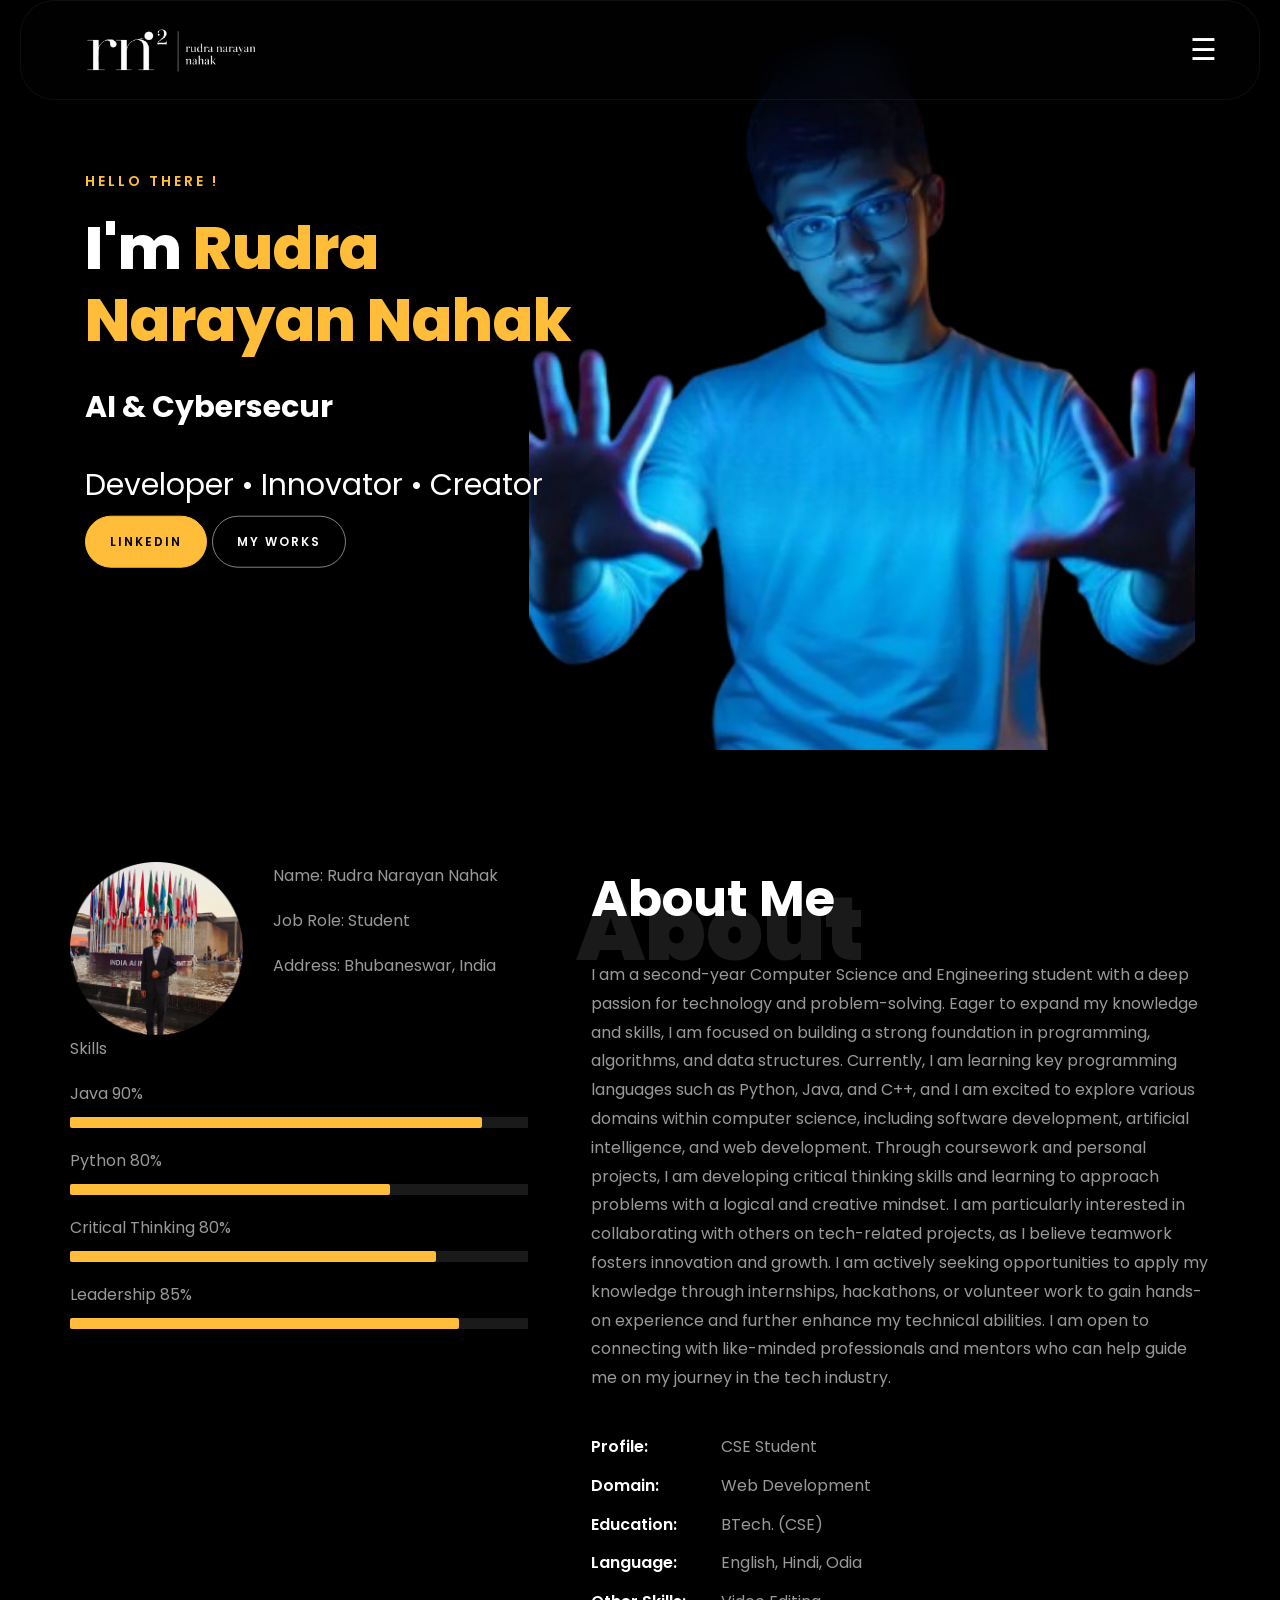
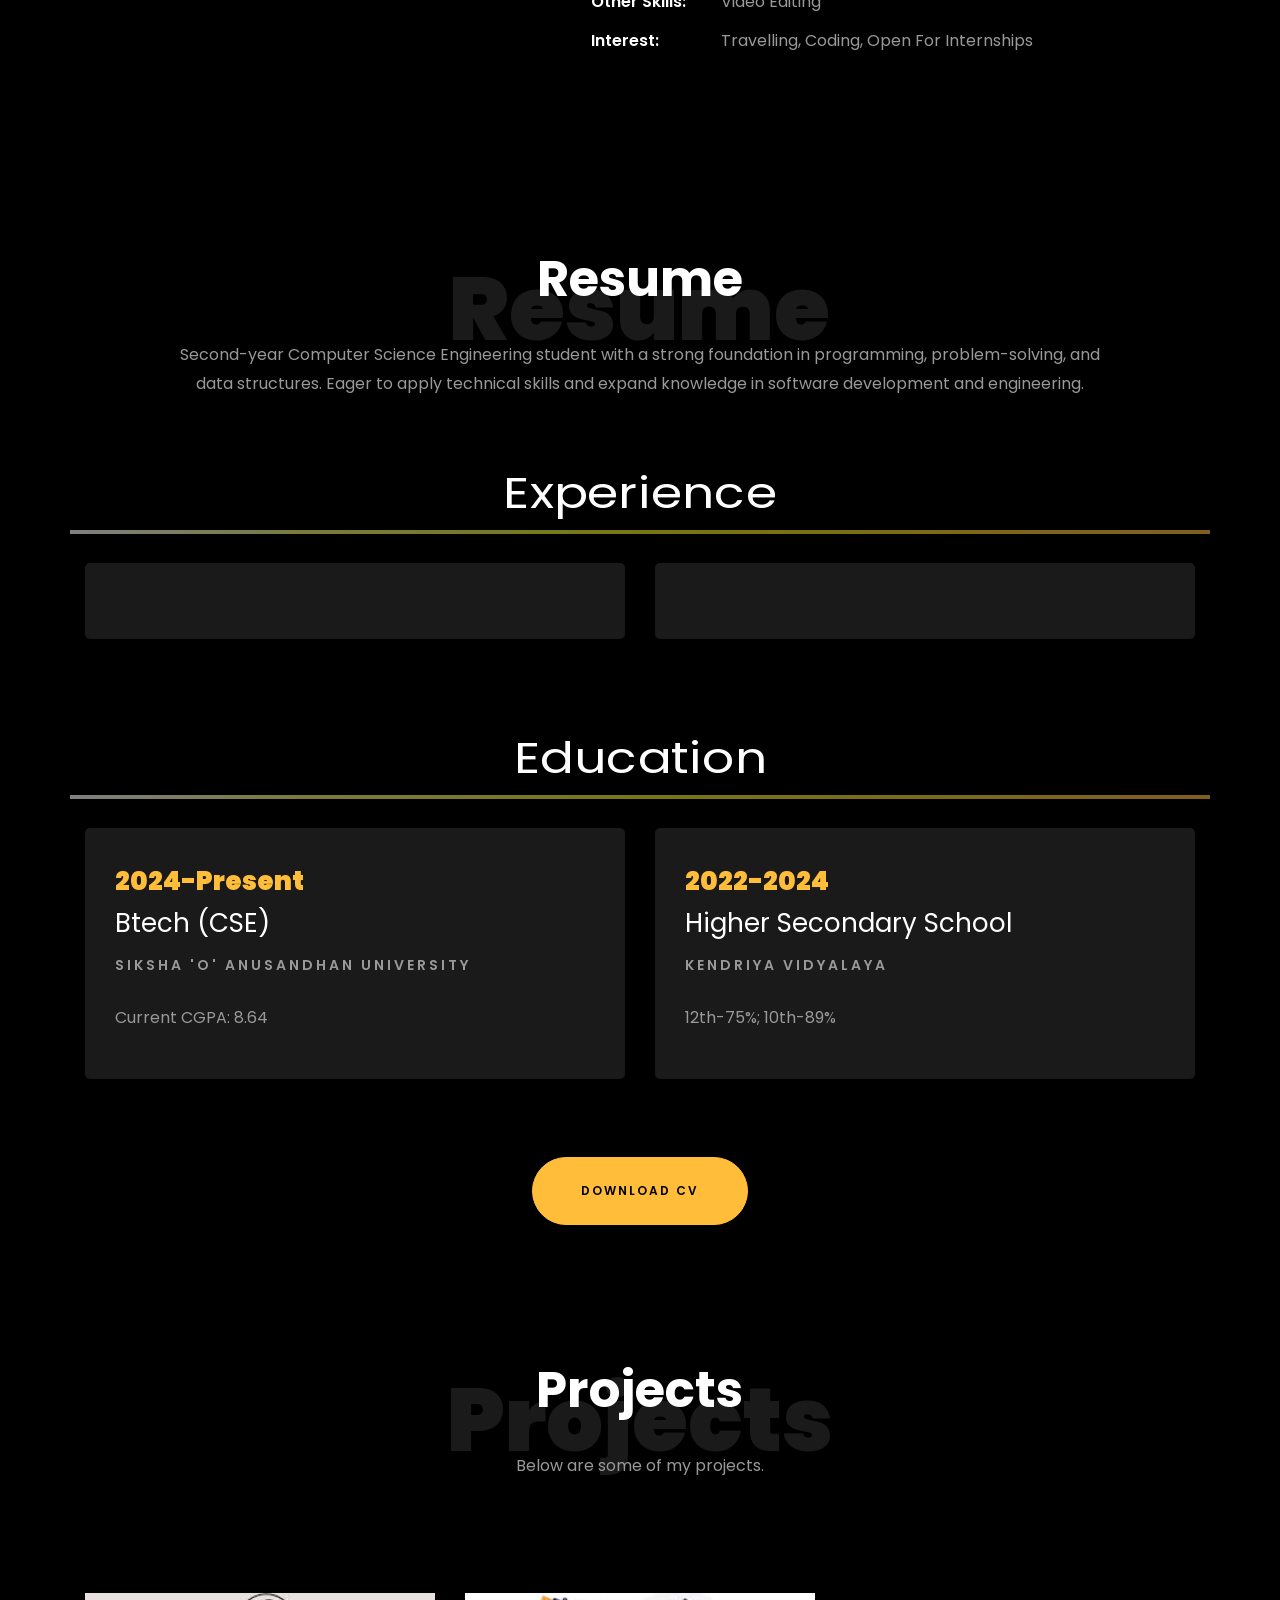
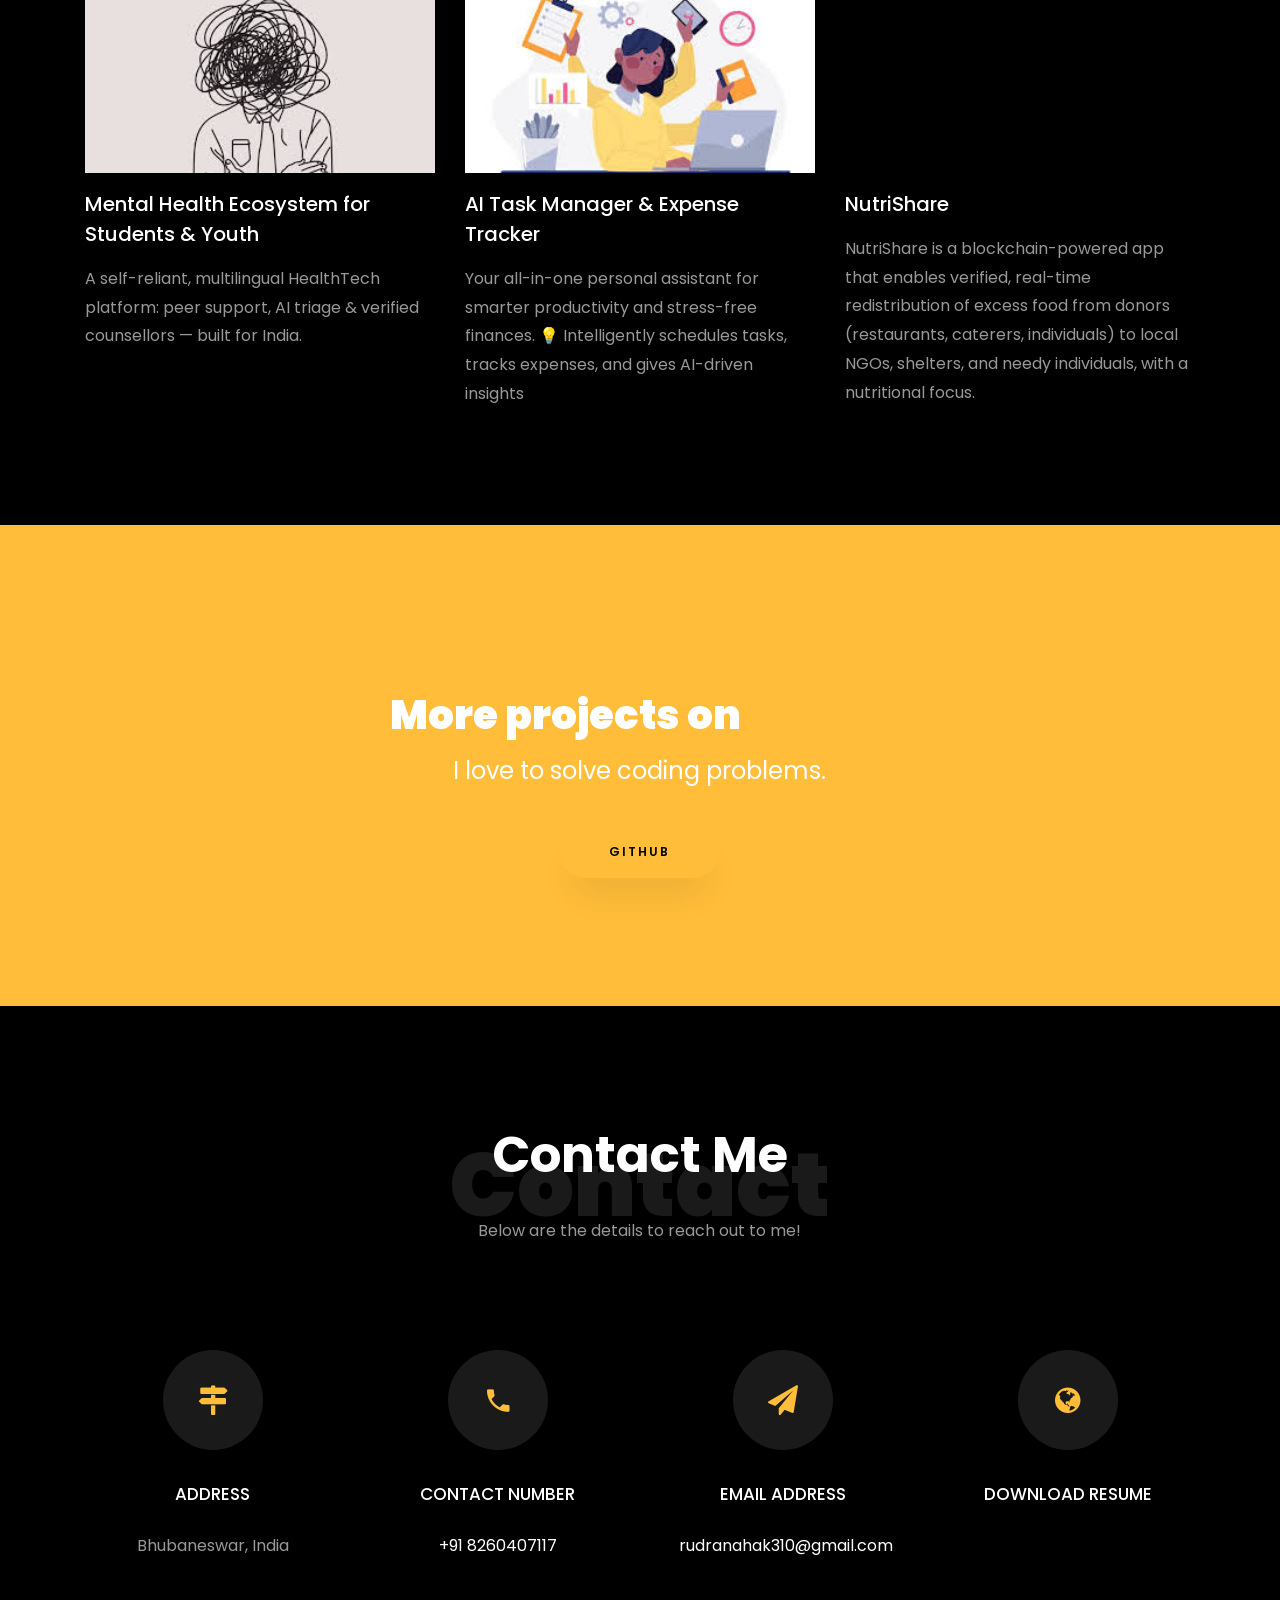
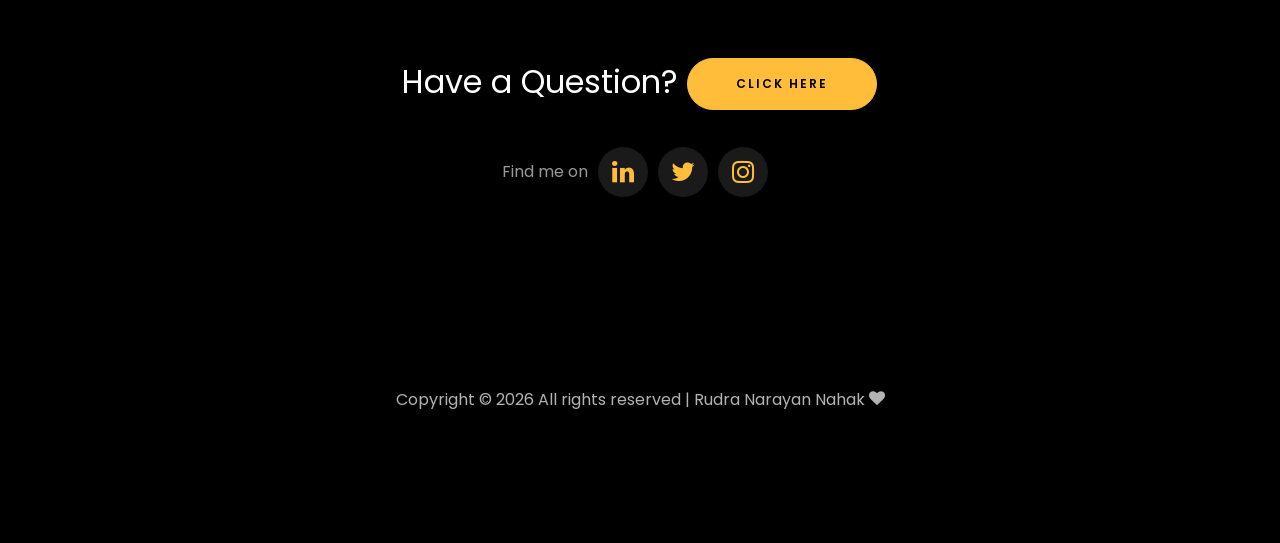
==== index.html @ 5ed01d36 "Updated portfolio design" ====
<!DOCTYPE html>
<html lang="en">

<head>
  <title>Rudra Narayan Portfolio</title>
  <meta charset="utf-8">
  <meta name="viewport" content="width=device-width, initial-scale=1, shrink-to-fit=no">

  <link href="https://fonts.googleapis.com/css?family=Poppins:100,200,300,400,500,600,700,800,900" rel="stylesheet">

  <link rel="stylesheet" href="css/open-iconic-bootstrap.min.css">
  <link rel="stylesheet" href="css/animate.css">

  <link rel="stylesheet" href="css/owl.carousel.min.css">
  <link rel="stylesheet" href="css/owl.theme.default.min.css">
  <link rel="stylesheet" href="css/magnific-popup.css">

  <link rel="stylesheet" href="css/aos.css">

  <link rel="stylesheet" href="css/ionicons.min.css">

  <link rel="stylesheet" href="css/flaticon.css">
  <link rel="stylesheet" href="css/icomoon.css">
  <link rel="stylesheet" href="css/style.css">
  <style>
    /*======================================
//--//-->   ABOUT
======================================*/

    .about-mf .box-shadow-full {
      padding-top: 4rem;
      padding-bottom: 4rem;
    }

    .about-mf .about-img {
      margin-bottom: 2rem;
    }

    .about-mf .about-img img {
      margin-left: 10px;
    }


    .skill-mf .progress {
      /* background-color: #cde1f8; */
      margin: .5rem 0 1.2rem 0;
      border-radius: 0;
      height: .7rem;
    }

    .skill-mf .progress .progress-bar {
      height: .7rem;
      background-color: #ffbd39;
    }

    /* Animation styles */
    #typing-animation {
      position: relative;
      font-size: 30px;
      font-weight: bold;
      color: rgb(255, 255, 255);
      overflow: hidden;
      white-space: nowrap;
      animation: typing 3s steps(20, end) infinite;
    }

    #typing-animation:before {
      content: "";
      /* position: absolute; */
      top: 0;
      left: 0;
      width: 0;
      height: 100%;
      background-color: #ccc;
      animation: typing-cursor 0.5s ease-in-out infinite;
    }

    @keyframes typing {
      from {
        width: 0;
      }

      to {
        width: 100%;
      }
    }

    @keyframes typing-cursor {
      from {
        width: 5px;
      }

      to {
        width: 0;
      }
    }


    /* project image zoom effect */

    .zoom-effect {
      overflow: hidden;
      transition: transform 0.3s ease-out;
    }

    .zoom-effect:hover {
      transform: scale(1.1);
    }

    .logo-box {
      display: flex;
      align-items: center;
      gap: 14px;
    }

    .nav-logo {
      width: 95px;
      height: auto;
      object-fit: contain;
    }

    /* =========================
   MODERN HAMBURGER NAVBAR
========================= */

    .custom-navbar {
      position: fixed;

      top: px;
      left: 20px;
      right: 20px;

      height: 100px;

      padding: 0 42px;

      display: flex;
      justify-content: space-between;
      align-items: center;

      z-index: 9999;

      border-radius: 34px;

      transition: all 0.4s ease;

      background: rgba(10, 10, 10, 0.18);

      backdrop-filter: blur(18px);
      -webkit-backdrop-filter: blur(18px);

      border: 1px solid rgba(255, 255, 255, 0.05);

      box-shadow: 0 8px 32px rgba(0, 0, 0, 0.35);

      overflow: hidden;
    }

    .nav-left {
      display: flex;
      align-items: center;
      gap: 15px;
    }

    .logo-img {
      width: 210px;
      height: auto;
      object-fit: contain;
    }

    .logo-text {
      color: white;
      font-size: 24px;
      font-weight: 700;
      font-family: 'Poppins', sans-serif;
    }

    .menu-btn {
      color: white;
      font-size: 30px;
      cursor: pointer;
      transition: 0.3s ease;
      z-index: 10001;
    }

    .menu-btn:hover {
      transform: scale(1.08);
    }

    /* FULLSCREEN MENU */

    .fullscreen-menu {
      position: fixed;
      top: 0;
      right: -100%;
      width: 100%;
      height: 100vh;
      background: #000;
      z-index: 10000;
      transition: 0.5s ease;

      display: flex;
      align-items: center;
      justify-content: space-between;

      padding: 60px 80px;
      overflow: hidden;
    }

    /* OPEN MENU */

    .fullscreen-menu.active {
      right: 0;
    }

    /* LEFT SIDE */

    .menu-left {
      width: 42%;
      color: white;
      padding-left: 10px;
      display: flex;

      flex-direction: column;

      align-items: flex-start;
    }

    .menu-profile {
      width: 110px;
      height: 110px;
      border-radius: 50%;
      object-fit: cover;
      margin-bottom: 30px;
    }

    .menu-content a:hover {
      color: white;
      transform: translateX(-8px);
    }

    .menu-left h2 {
      font-size: 30px;
      font-weight: 700;
      line-height: 1.2;
      margin-bottom: 45px;
      max-width: 520px;
      color: white;
      font-family: 'Poppins', sans-serif;
    }

    .menu-info p {
      font-size: 18px;
      color: #9c9c9c;
      letter-spacing: 0.3px;
      width: 100%;
    }

    .menu-info {
      width: 100%;
    }

    /* RIGHT SIDE */

    .menu-content a {
      font-size: 30px;
      font-weight: 700;
      line-height: 1.05;
      color: #a8a8a8;
      text-decoration: none;
      transition: 0.3s ease;
      font-family: 'Poppins', sans-serif;
    }

    .menu-content {
      width: 32%;
      display: flex;
      flex-direction: column;
      align-items: flex-end;
      justify-content: center;
      gap: 22px;
      padding-right: 60px;
    }

    .menu-content a:hover {
      color: white;
      transform: translateX(-10px);
    }

    /* CLOSE BUTTON */

    .close-btn {
      position: absolute;
      top: 30px;
      right: 50px;
      color: white;
      font-size: 55px;
      cursor: pointer;
    }

    /* MOBILE */

    @media(max-width:768px) {

      .custom-navbar {
        width: 94%;
        padding: 16px 20px;
        top: 12px;
      }

      .logo-img {
        width: 158px;
      }

      .logo-text {
        font-size: 16px;
      }

      .menu-btn {
        font-size: 34px;
      }

    }

    @media(max-width:768px) {

      .fullscreen-menu {
        position: fixed;
        top: 0;
        right: -100%;
        width: 100%;
        height: 100vh;
        background: #000;
        z-index: 10000;
        transition: 0.5s ease;

        display: flex;
        align-items: center;
        justify-content: space-between;

        padding: 60px 80px;
        overflow: hidden;
      }

      .menu-left {
        width: 42%;
        color: white;
        padding-left: 10px;
        display: flex;

        flex-direction: column;

        align-items: flex-start;
      }

      .menu-content {
        width: 100%;
        align-items: center;
      }

      .menu-content a {
        font-size: 30px;
      }

      .menu-left h2 {
        font-size: 44px;
        font-weight: 700;
        line-height: 1.2;
        margin-bottom: 45px;
        max-width: 520px;
        color: white;
        font-family: 'Poppins', sans-serif;
      }

      .menu-info p {
        font-size: 18px;
        width: 100%;
      }
    }

    .close-btn {
      position: absolute;
      top: 30px;
      right: 50px;
      color: white;
      font-size: 40px;
      cursor: pointer;
    }

    /* MOBILE */

    @media(max-width:768px) {

      .custom-navbar {
        padding: 20px;
      }

      .logo-img {
        width: 155px;
      }

      .logo-text {
        font-size: 18px;
      }

      .menu-content a {
        font-size: 30px;
      }

    }


    .menu-info {
      margin-top: 20px;
    }

    .menu-info p {
      font-size: 15px;
      color: #8d8d8d;
      margin-bottom: 16px;
      font-family: 'Poppins', sans-serif;
      width: 100%;
    }

    .menu-profile {
      width: 120px;
      height: 120px;
      border-radius: 50%;
      object-fit: cover;
      margin-bottom: 35px;
    }

    .menu-content a:hover {
      color: white;
      transform: translateX(-12px);
    }


    .social-icons {
      display: flex;
      align-items: center;
      gap: 12px;
      margin-top: 35px;
      justify-content: flex-start;
    }

    .social-icons a {
      width: 42px;
      height: 42px;

      display: flex;
      align-items: center;
      justify-content: center;

      border-radius: 50%;

      border: 1px solid rgba(255, 255, 255, 0.22);

      color: white;

      font-size: 22px;

      text-decoration: none;

      transition: all 0.35s ease;

      background: rgba(255, 255, 255, 0.02);

      backdrop-filter: blur(10px);
    }

    .social-icons a:hover {

      transform: translateY(-6px);

      background: white;

      color: black;

      border-color: white;

      box-shadow: 0 10px 25px rgba(255, 255, 255, 0.15);
    }

    .home-slider .slider-item .one-third {
    background-position: center  ;
    transform: scale(1.00);
    pointer-events: none;
}
  </style>


</head>

<body data-spy="scroll" data-target=".site-navbar-target" data-offset="300">

  <nav class="custom-navbar">

    <div class="nav-left">

      <img src="images/rudranarayan.png" class="logo-img">

      <!-- <span class="logo-text">Rudra Narayan Nahak</span> -->

    </div>

    <div class="menu-btn" onclick="toggleMenu()">

      ☰

    </div>

  </nav>

  <!-- FULLSCREEN MENU -->

  <div class="fullscreen-menu" id="fullscreenMenu">

    <div class="close-btn" onclick="toggleMenu()">
      ✕
    </div>
    <div class="menu-left">
      <img src="images/about-me.jpeg" class="menu-profile">
      <h2>
        Hi, I am Rudra! Building Ideas Into Digital Experiences <br>
        Developer • Designer • Creator
      </h2>
      <div class="menu-info">
        <p>Location — Odisha, India <br>
          Experience — 2+ Years <br>
          Email — rudranahak310@gmail.com <br>
          Phone No. — 8260407117 </p>
      </div>



      <div class="social-icons">

        <a href="https://www.linkedin.com/in/rudranarayann" target="_blank">
          <i class="icon-linkedin"></i>
        </a>

        <a href="https://www.instagram.com/_.rudra.narayann._" target="_blank">
          <i class="icon-instagram"></i>
        </a>

        <a href="https://mail.google.com/mail/?view=cm&fs=1&to=rudranahak310@gmail.com" target="_blank">
          <i class="icon-envelope"></i>
        </a>

        <a href="https://wa.me/918260407117" target="_blank">
          <i class="icon-whatsapp"></i>
        </a>
      </div>

    </div>

    <div class="menu-content">
      <a href="#home-section" onclick="toggleMenu()">Home</a>
      <a href="#about-section" onclick="toggleMenu()">About</a>
      <a href="#resume-section" onclick="toggleMenu()">Resume</a>
      <a href="#project-section" onclick="toggleMenu()">Projects</a>
      <a href="#contact-section" onclick="toggleMenu()">Contact</a>
    </div>

  </div>

  </div>
  <section id="home-section" class="hero">
    <div class="home-slider  owl-carousel">
      <div class="slider-item ">
        <div class="overlay"></div>
        <div class="container">
          <div class="row d-md-flex no-gutters slider-text align-items-end justify-content-end"
            data-scrollax-parent="true">
            <div class="one-third js-fullheight order-md-last img" style="background-image:url(images/bg_1.png);">
              <div class="overlay"></div>
            </div>
            <div class="one-forth d-flex  align-items-center ftco-animate"
              data-scrollax=" properties: { translateY: '70%' }">
              <div class="text">
                <span class="subheading">Hello There !</span>
                <h1 class="mb-4 mt-3">I'm <span>Rudra Narayan Nahak</span></h1>

                <!-- Element to contain animated typing -->
                <span id="typing-animation"></span>

                <script>

                  // Initialize the typing animation
                  const typingAnimationElement = document.getElementById('typing-animation');

                  // Create an array of typing text
                  const typingTexts = [
                    'AI & Cybersecurity Enthusiast  ',
                    'Python Developer ',
                    '2x Ideathon Winner  ',
                  ];

                  // Create a function to display the typing animation for a given text
                  function playTypingAnimation(text) {
                    // Loop through each character and add it to the element
                    for (let i = 0; i < text.length; i++) {
                      setTimeout(() => {
                        typingAnimationElement.textContent += text[i];
                      }, i * 200); // Increase the delay to slow down the typing animation
                    }

                    // Once the animation is complete, reset the text and start over
                    setTimeout(() => {
                      typingAnimationElement.textContent = '';
                      playTypingAnimation(typingTexts[(typingTexts.indexOf(text) + 1) % typingTexts.length]);
                    }, text.length * 200);
                  }

                  // Start the typing animation loop
                  playTypingAnimation(typingTexts[0]);

                </script>
                <br>
                <br>
                <h2>Developer • Innovator • Creator</h2>
                <!-- <h2 class="d-flex" style="margin-bottom: 0">With over 5 years of experience</h2> -->
                <!-- <br> -->
                <p><a href="http://www.linkedin.com/in/rudranarayann" class="btn btn-primary py-3 px-4">Linkedin</a>
                  <a href="https://github.com/rudranarayann06" class="btn btn-white btn-outline-white py-3 px-4">My
                    works</a>
                </p>
              </div>
            </div>
          </div>
        </div>
      </div>
    </div>
  </section>



  <section class="ftco-about img ftco-section ftco-no-pb" id="about-section">
    <div class="container">
      <div class="row">
        <div class="row d-flex align-items-stretch">
          <!-- <div class="row d-flex"> -->
          <div class="col-md-6 col-lg-5 d-flex">
            <div class="img-about img d-flex align-items-stretch">
              <div class="overlay">
                <div class="row">
                  <div class="col-sm-6 col-md-5">
                    <div class="about-img">
                      <img src="images/about-me.jpeg" class="img-fluid rounded b-shadow-a" alt="">
                    </div>
                  </div>
                  <!-- Details next to profile image -->
                  <div class="col-sm-6 col-md-7">
                    <div class="about-info">
                      <p><span class="title-s">Name: </span> <span>Rudra Narayan Nahak</span></p>
                      <p><span class="title-s">Job Role: </span> <span>Student</span></p>
                      <!-- <p><span class="title-s">Experience: </span> <span>5 Years 3 Months</span></p> -->
                      <p><span class="title-s">Address: </span> <span>Bhubaneswar, India</span></p>
                    </div>
                  </div>
                </div>

                <div class="skill-mf">
                  <p class="title-s">Skills</p>
                  <!-- <span>SQL</span> <span class="pull-right">95%</span> -->
                  <!-- <div class="progress"> -->
                  <!-- <div class="progress-bar" role="progressbar" style="width: 95%;" aria-valuenow="95" aria-valuemin="0" -->
                  <!-- aria-valuemax="100"></div> -->
                  <!-- </div> -->

                  <span>Java</span> <span class="pull-right">90%</span>
                  <div class="progress">
                    <div class="progress-bar" role="progressbar" style="width: 90%" aria-valuenow="85" aria-valuemin="0"
                      aria-valuemax="100"></div>
                  </div>

                  <span>Python</span> <span class="pull-right">80%</span>
                  <div class="progress">
                    <div class="progress-bar" role="progressbar" style="width: 70%" aria-valuenow="90" aria-valuemin="0"
                      aria-valuemax="100"></div>
                  </div>

                  <span>Critical Thinking</span> <span class="pull-right">80%</span>
                  <div class="progress">
                    <div class="progress-bar" role="progressbar" style="width: 80%" aria-valuenow="85" aria-valuemin="0"
                      aria-valuemax="100"></div>
                  </div>

                  <span>Leadership</span> <span class="pull-right">85%</span>
                  <div class="progress">
                    <div class="progress-bar" role="progressbar" style="width: 85%" aria-valuenow="80" aria-valuemin="0"
                      aria-valuemax="100"></div>
                  </div>
                </div>
              </div>
            </div>
          </div>

          <div class="col-md-6 col-lg-7 pl-lg-5 pb-5">
            <div class="row justify-content-start pb-3">
              <div class="col-md-12 heading-section ftco-animate">

                <h1 class="big">About</h1>
                <h2 class="mb-4">About Me</h2>

                <p>I am a second-year Computer Science and Engineering student with a deep passion for technology and
                  problem-solving. Eager to expand my knowledge and skills, I am focused on building a strong foundation
                  in programming, algorithms, and data structures. Currently, I am learning key programming languages
                  such as Python, Java, and C++, and I am excited to explore various domains within computer science,
                  including software development, artificial intelligence, and web development.

                  Through coursework and personal projects, I am developing critical thinking skills and learning to
                  approach problems with a logical and creative mindset. I am particularly interested in collaborating
                  with others on tech-related projects, as I believe teamwork fosters innovation and growth.

                  I am actively seeking opportunities to apply my knowledge through internships, hackathons, or
                  volunteer work to gain hands-on experience and further enhance my technical abilities. I am open to
                  connecting with like-minded professionals and mentors who can help guide me on my journey in the tech
                  industry.</p>
                <ul class="about-info mt-4 px-md-0 px-2">
                  <li class="d-flex"><span>Profile:</span> <span>CSE Student</span></li>
                  <li class="d-flex"><span>Domain:</span> <span>Web Development</span></li>
                  <li class="d-flex"><span>Education:</span> <span>BTech. (CSE)</span></li>
                  <li class="d-flex"><span>Language:</span> <span>English, Hindi, Odia</span></li>
                  <!-- <li class="d-flex"><span>BI Tools:</span> <span>Video Editing,MS Excel,MS Word &amp; Tableau</span></li> -->
                  <li class="d-flex"><span>Other Skills:</span> <span>Video Editing </span></li>
                  <li class="d-flex"><span>Interest:</span> <span>Travelling, Coding, Open For Internships</span></li>

                </ul>
              </div>
            </div>


            <!-- <div class="counter-wrap ftco-animate d-flex mt-md-3"> -->
            <!-- <div class="text"> -->
            <!-- <p class="mb-4"> -->
            <!-- <span class="number" data-number="30">0</span> <span>+</span> -->
            <!-- <span>&nbsp; Projects completed</span> -->
            <!-- </p> -->
            <!-- <p><a href="https://www.linkedin.com/in/rishabhnmishra/" class="btn btn-primary py-3 px-3">LinkedIn</a></p> -->
            <!-- </div> -->
            <!-- </div> -->
            <!-- </div> -->
            <!-- </div> -->
          </div>
        </div>
  </section>




  <section class="ftco-section ftco-no-pb" id="resume-section">
    <div class="container">
      <div class="row justify-content-center pb-5">
        <div class="col-md-10 heading-section text-center ftco-animate">
          <h1 class="big big-2">Resume</h1>
          <h2 class="mb-4">Resume</h2>
          <p>Second-year Computer Science Engineering student with a strong foundation in programming, problem-solving,
            and data structures. Eager to apply technical skills and expand knowledge in software development and
            engineering.</p>
        </div>
      </div>

      <div class="row">
        <h1 class="big-4">Experience</h1>
        <div class="underline"></div>
      </div>
      <br>

      <div class="row">
        <div class="col-md-6">
          <div class="resume-wrap ftco-animate">
            <!-- <span class="date">2021-Present</span> -->
            <!-- <h2>Senior Data Analyst</h2> -->
            <!-- <span class="position">Merkle</span> -->
            <!-- <p class="mt-4">Merkle, a leading CXM and media company with over 10K+ professionals globally. It's a part of Dentsu International.  -->
            <ul>
              <!-- <li>Analysed ad campaigns, clickstream, and customer surveys data, identified an increasing demand and launched a strategic product line.</li> -->
              <!-- <li>Developed time series forecasting models to predict sales and optimize marketing budgets, got model performance of 92%.</li> -->
              <!-- <li>Designed and executed A/B tests, performed rigorous statistical analysis. Led to 20% MoM increase in the conversion rate.</li> -->
            </ul>
            </p>
          </div>

        </div>

        <div class="col-md-6">
          <div class="resume-wrap ftco-animate">
            <!-- <span class="date">2018-2021</span> -->
            <!-- <h2>Senior Data Analyst</h2> -->
            <!-- <span class="position">iQuanti</span> -->
            <!-- <p class="mt-4">iQuanti is a data-driven digital marketing analytics and solutions company, helps top 100 global brands.  -->
            <ul>
              <!-- <li>Performed in-depth market research and analysis to create online pages. Resulted in ~100% website growth and 30% increase in conversion rate YoY.</li> -->
              <!-- <li>Delivered multiple training and mentorship sessions on analytical tools like SQL, MS Excel, Power BI, Tableau and Python.</li> -->
              <!-- <li>Performed migration and enhancements for merchandising dashboard, involved data integration and its feature improvement.</li> -->
            </ul>
            </p>
          </div>

        </div>
      </div>

      <br>
      <br>

      <div class="row">
        <h1 class="big-4">Education</h1>
        <div class="underline"></div>
      </div>
      <br>

      <div class="row">
        <div class="col-md-6">
          <div class="resume-wrap ftco-animate">
            <span class="date">2024-Present</span>
            <h2>Btech (CSE)</h2>
            <span class="position">Siksha 'O' Anusandhan University</span>
            <p class="mt-4">Current CGPA: 8.64</p>
          </div>
        </div>

        <div class="col-md-6">
          <div class="resume-wrap ftco-animate">
            <span class="date">2022-2024</span>
            <h2>Higher Secondary School</h2>
            <span class="position">Kendriya Vidyalaya</span>
            <p class="mt-4">12th-75%; 10th-89%</p>
          </div>
        </div>
      </div>

      <div class="row justify-content-center mt-5">
        <div class="col-md-6 text-center ftco-animate">
          <p><a href="#" class="btn btn-primary py-4 px-5">Download CV</a></p>
        </div>
      </div>
    </div>
  </section>



  <section class="ftco-section" id="project-section">
    <div class="container">
      <div class="row justify-content-center mb-5 pb-5">
        <div class="col-md-7 heading-section text-center ftco-animate">
          <h1 class="big big-2">Projects</h1>
          <h2 class="mb-4">Projects</h2>
          <p>Below are some of my projects.</p>
        </div>
      </div>
      <div class="row d-flex">
        <div class="col-md-4 d-flex ftco-animate">
          <div class="blog-entry justify-content-end">
            <a href="https://rudranarayann06.github.io/sih_ps25131/" class="block-20 zoom-effect"
              style="background-image: url('images/proj_1.jpeg');">
            </a>
            <div class="text mt-3 float-right d-block">

              <h3 class="heading"><a href="https://rudranarayann06.github.io/sih_ps25131/">Mental Health Ecosystem for
                  Students & Youth</a></h3>
              <p>A self-reliant, multilingual HealthTech platform: peer support, AI triage & verified counsellors —
                built for India.</p>
            </div>
          </div>
        </div>
        <div class="col-md-4 d-flex ftco-animate">
          <div class="blog-entry justify-content-end">
            <a href="https://github.com/rudranarayann06/Task_Manager_HackOdisha" class="block-20 zoom-effect"
              style="background-image: url('images/proj_2.jpeg');">
            </a>
            <div class="text mt-3 float-right d-block">

              <h3 class="heading"><a href="https://github.com/rudranarayann06/Task_Manager_HackOdisha">AI Task Manager &
                  Expense Tracker</a></h3>
              <p>Your all-in-one personal assistant for smarter productivity and stress-free finances. 💡 Intelligently
                schedules tasks, tracks expenses, and gives AI-driven insights</p>
            </div>
          </div>
        </div>
        <div class="col-md-4 d-flex ftco-animate">
          <div class="blog-entry">
            <a href="https://github.com/rudranarayann06/nutrishare-byteverse2.0" class="block-20 zoom-effect"
              style="background-image: url('images/proj_3.jpg');">
            </a>
            <div class="text mt-3 float-right d-block">

              <h3 class="heading"><a href="https://github.com/rudranarayann06/nutrishare-byteverse2.0">NutriShare</a>
              </h3>
              <p>NutriShare is a blockchain-powered app that enables verified, real-time redistribution of excess food
                from donors (restaurants, caterers, individuals) to local NGOs, shelters, and needy individuals, with a
                nutritional focus.</p>
            </div>
          </div>
        </div>
      </div>
      <br>
      <!-- added justify-content-center to center align the last two projects -->
      <!-- <div class="row d-flex justify-content-center">  
			<div class="col-md-4 d-flex ftco-animate">
				<div class="blog-entry justify-content-end">
				<a href="https://github.com/rishabhnmishra/sales_forecasting/tree/main" class="block-20 zoom-effect" style="background-image: url('images/proj_4.jpg');">
				</a>
				<div class="text mt-3 float-right d-block">
  
				  <h3 class="heading"><a href="https://github.com/rishabhnmishra/sales_forecasting/tree/main">Sales Forecast- Time Series Forecasting</a></h3>
				  <p>Used multiple machine learning models to forecast sales (retail store) and performed time series analysis.</p>
				</div>
			  </div>
			</div> 
			 <div class="col-md-4 d-flex ftco-animate">
				<div class="blog-entry justify-content-end">
				<a href="https://github.com/rishabhnmishra/customer_segmentation/blob/main/Customer_Segmentation-final.ipynb" class="block-20 zoom-effect" style="background-image: url('images/proj_5.jpg');">
				</a>
				<div class="text mt-3 float-right d-block">
  
				  <h3 class="heading"><a href="https://github.com/rishabhnmishra/customer_segmentation/blob/main/Customer_Segmentation-final.ipynb">Customer Segmentation using clustering model</a></h3>
				  <p>Developed a ML model to give various recommendations of financial products &amp; services on target customer groups.</p>
				</div>
			  </div>
			</div>
		 </div>
	  </div> -->
  </section>

  <!-- <section class="ftco-section ftco-no-pt ftco-no-pb ftco-counter img" id="section-counter">
      <div class="container">
		<div class="row d-md-flex align-items-center">
          <div class="col-md d-flex justify-content-center counter-wrap ftco-animate">
            <div class="block-18">
              <div class="text">
                <strong class="number" data-number="20">0</strong>
                <span>Achievements</span>
              </div>
            </div>
          </div>
          <div class="col-md d-flex justify-content-center counter-wrap ftco-animate">
            <div class="block-18">
              <div class="text">
                <strong class="number" data-number="30">0</strong>
                <span>Projects</span>
              </div>
            </div>
          </div>
          <div class="col-md d-flex justify-content-center counter-wrap ftco-animate">
            <div class="block-18">
              <div class="text">
                <strong class="number" data-number="1000">0</strong>
                <span>Mentored Students</span>
              </div>
            </div>
          </div>
          <div class="col-md d-flex justify-content-center counter-wrap ftco-animate">
            <div class="block-18">
              <div class="text">
                <strong class="number" data-number="500">0</strong>
                <span>Cups of coffee</span>
              </div>
            </div>
          </div>
        </div>
      </div>  -->

  <div class="ftco-section ftco-hireme img margin-top" style="background-image: url(images/bg_1.jpg)">
    <div class="container">
      <div class="row justify-content-center">
        <div class="col-md-7 ftco-animate text-center">
          <h2>More projects on<span> Github </span> </h2>
          <div class="heading">
            <h4> I love to solve coding problems.</h4>
            <br>
            <p><a href="https://github.com/rudranarayann06" class="btn btn-primary py-3 px-5">GitHub</a></p>
          </div>
        </div>
      </div>
    </div>
  </div>
  </section>



  <section class="ftco-section contact-section ftco-no-pb" id="contact-section">
    <div class="container">
      <div class="row justify-content-center mb-5 pb-3">
        <div class="col-md-7 heading-section text-center ftco-animate">
          <h1 class="big big-2">Contact</h1>
          <h2 class="mb-4">Contact Me</h2>
          <p>Below are the details to reach out to me!</p>
        </div>
      </div>

      <div class="row d-flex contact-info mb-5">
        <div class="col-md-6 col-lg-3 d-flex ftco-animate">
          <div class="align-self-stretch box p-4 text-center">
            <div class="icon d-flex align-items-center justify-content-center">
              <span class="icon-map-signs"></span>
            </div>
            <h3 class="mb-4">Address</h3>
            <p>Bhubaneswar, India</p>
          </div>
        </div>
        <div class="col-md-6 col-lg-3 d-flex ftco-animate">
          <div class="align-self-stretch box p-4 text-center">
            <div class="icon d-flex align-items-center justify-content-center">
              <span class="icon-phone2"></span>
            </div>
            <h3 class="mb-4">Contact Number</h3>
            <p><a href="tel://0101010101">+91 8260407117</a></p>
          </div>
        </div>
        <div class="col-md-6 col-lg-3 d-flex ftco-animate">
          <div class="align-self-stretch box p-4 text-center">
            <div class="icon d-flex align-items-center justify-content-center">
              <span class="icon-paper-plane"></span>
            </div>
            <h3 class="mb-4">Email Address</h3>
            <p><a href="mailto:info@yoursite.com">rudranahak310@gmail.com</a></p>
          </div>
        </div>
        <div class="col-md-6 col-lg-3 d-flex ftco-animate">
          <div class="align-self-stretch box p-4 text-center">
            <div class="icon d-flex align-items-center justify-content-center">
              <span class="icon-globe"></span>
            </div>
            <h3 class="mb-4">Download Resume</h3>
            <p><a href="#"></a></p>
          </div>
        </div>

        <div class="container">
          <br>
          <br>
          <div class="row justify-content-center">
            <div class="col-md-7 ftco-animate text-center">
              <h2>Have a<span> Question? </span> <a href="https://forms.gle/8QhZgMhMLB3Uj9R37"
                  class="btn btn-primary py-3 px-5">Click Here</a> </h2>
            </div>
          </div>
          <br>
          <ul class="ftco-footer-social list-unstyled d-flex justify-content-center align-items-center mb-0">
            <li class="ftco-animate normal-txt">Find me on </li>
            <!-- <li class="ftco-animate"><a href="https://www.youtube.com/@RishabhMishraOfficial"><span class="icon-youtube"></span></a></li> -->
            <li class="ftco-animate"><a href="www.linkedin.com/in/rudranarayann"><span class="icon-linkedin"></span></a>
            </li>
            <li class="ftco-animate"><a href="https://x.com/rudranarayan_05"><span class="icon-twitter"></span></a></li>
            <!-- <li class="ftco-animate"><a href="https://twitter.com/rishabhnmishra"><span class="icon-facebook"></span></a></li> -->
            <li class="ftco-animate"><a href="https://www.instagram.com/_.r_u_.d._r_a._"><span
                  class="icon-instagram"></span></a></li>
          </ul>
          <br>
        </div>
      </div>
  </section>




  <footer class="ftco-footer ftco-section">
    <div class="container">
      <div class="row">
        <div class="col-md-12 text-center">

          <p><!-- Link back to Colorlib can't be removed. Template is licensed under CC BY 3.0. -->
            Copyright &copy;
            <script>document.write(new Date().getFullYear());</script> All rights reserved | Rudra Narayan Nahak <i
              class="icon-heart color-danger" aria-hidden="true"></i></a>
            <!-- Link back to Colorlib can't be removed. Template is licensed under CC BY 3.0. -->
          </p>
        </div>
      </div>
    </div>
  </footer>


  <!-- loader -->
  <div id="ftco-loader" class="show fullscreen"><svg class="circular" width="48px" height="48px">
      <circle class="path-bg" cx="24" cy="24" r="22" fill="none" stroke-width="4" stroke="#eeeeee" />
      <circle class="path" cx="24" cy="24" r="22" fill="none" stroke-width="4" stroke-miterlimit="10"
        stroke="#F96D00" />
    </svg></div>


  <script src="js/jquery.min.js"></script>
  <script src="js/jquery-migrate-3.0.1.min.js"></script>
  <script src="js/popper.min.js"></script>
  <script src="js/bootstrap.min.js"></script>
  <script src="js/jquery.easing.1.3.js"></script>
  <script src="js/jquery.waypoints.min.js"></script>
  <script src="js/jquery.stellar.min.js"></script>
  <script src="js/owl.carousel.min.js"></script>
  <script src="js/jquery.magnific-popup.min.js"></script>
  <script src="js/aos.js"></script>
  <script src="js/jquery.animateNumber.min.js"></script>
  <script src="js/scrollax.min.js"></script>

  <script src="js/main.js"></script>

  <script>

    function toggleMenu() {

      document
        .getElementById("fullscreenMenu")
        .classList
        .toggle("active");

      window.addEventListener("scroll", function () {

        const navbar = document.querySelector(".custom-navbar");

        if (window.scrollY > 50) {

          navbar.classList.add("scrolled");

        } else {

          navbar.classList.remove("scrolled");

        }

      });
    }

  </script>
</body>

</html>
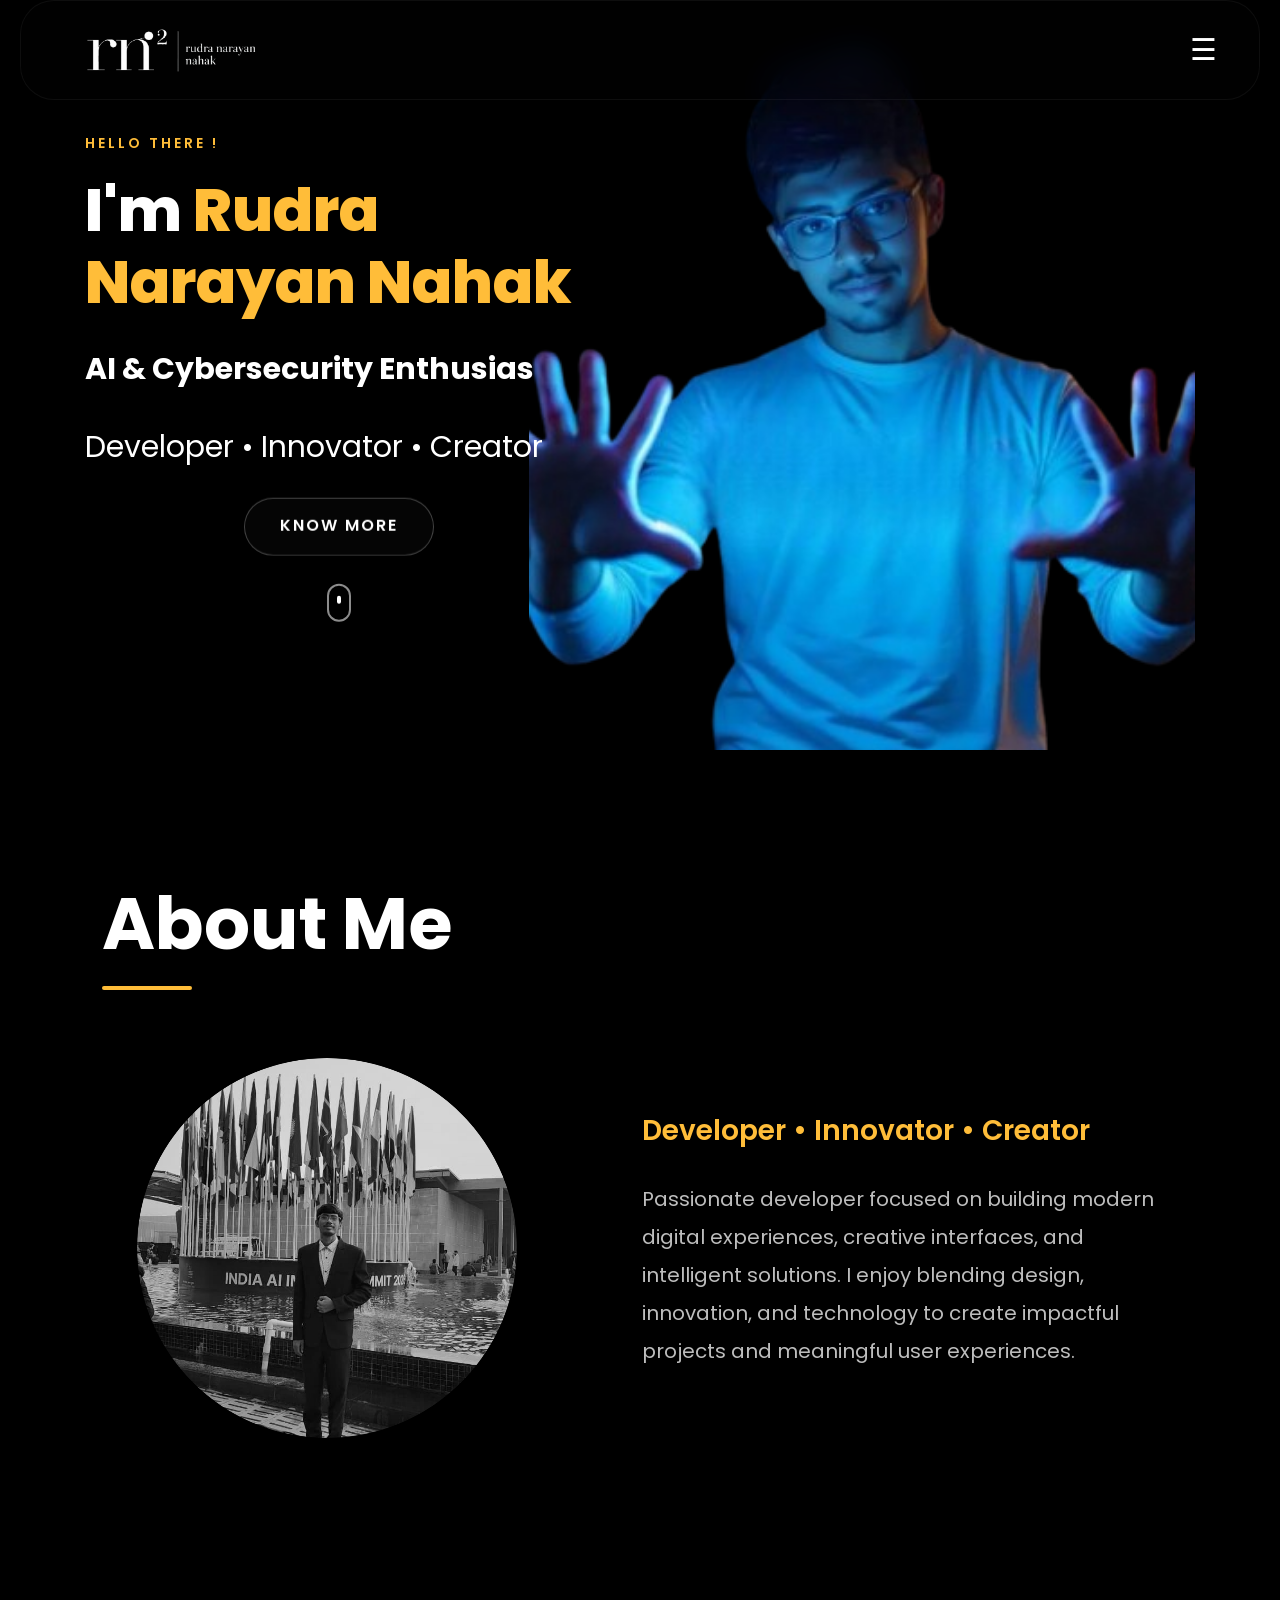
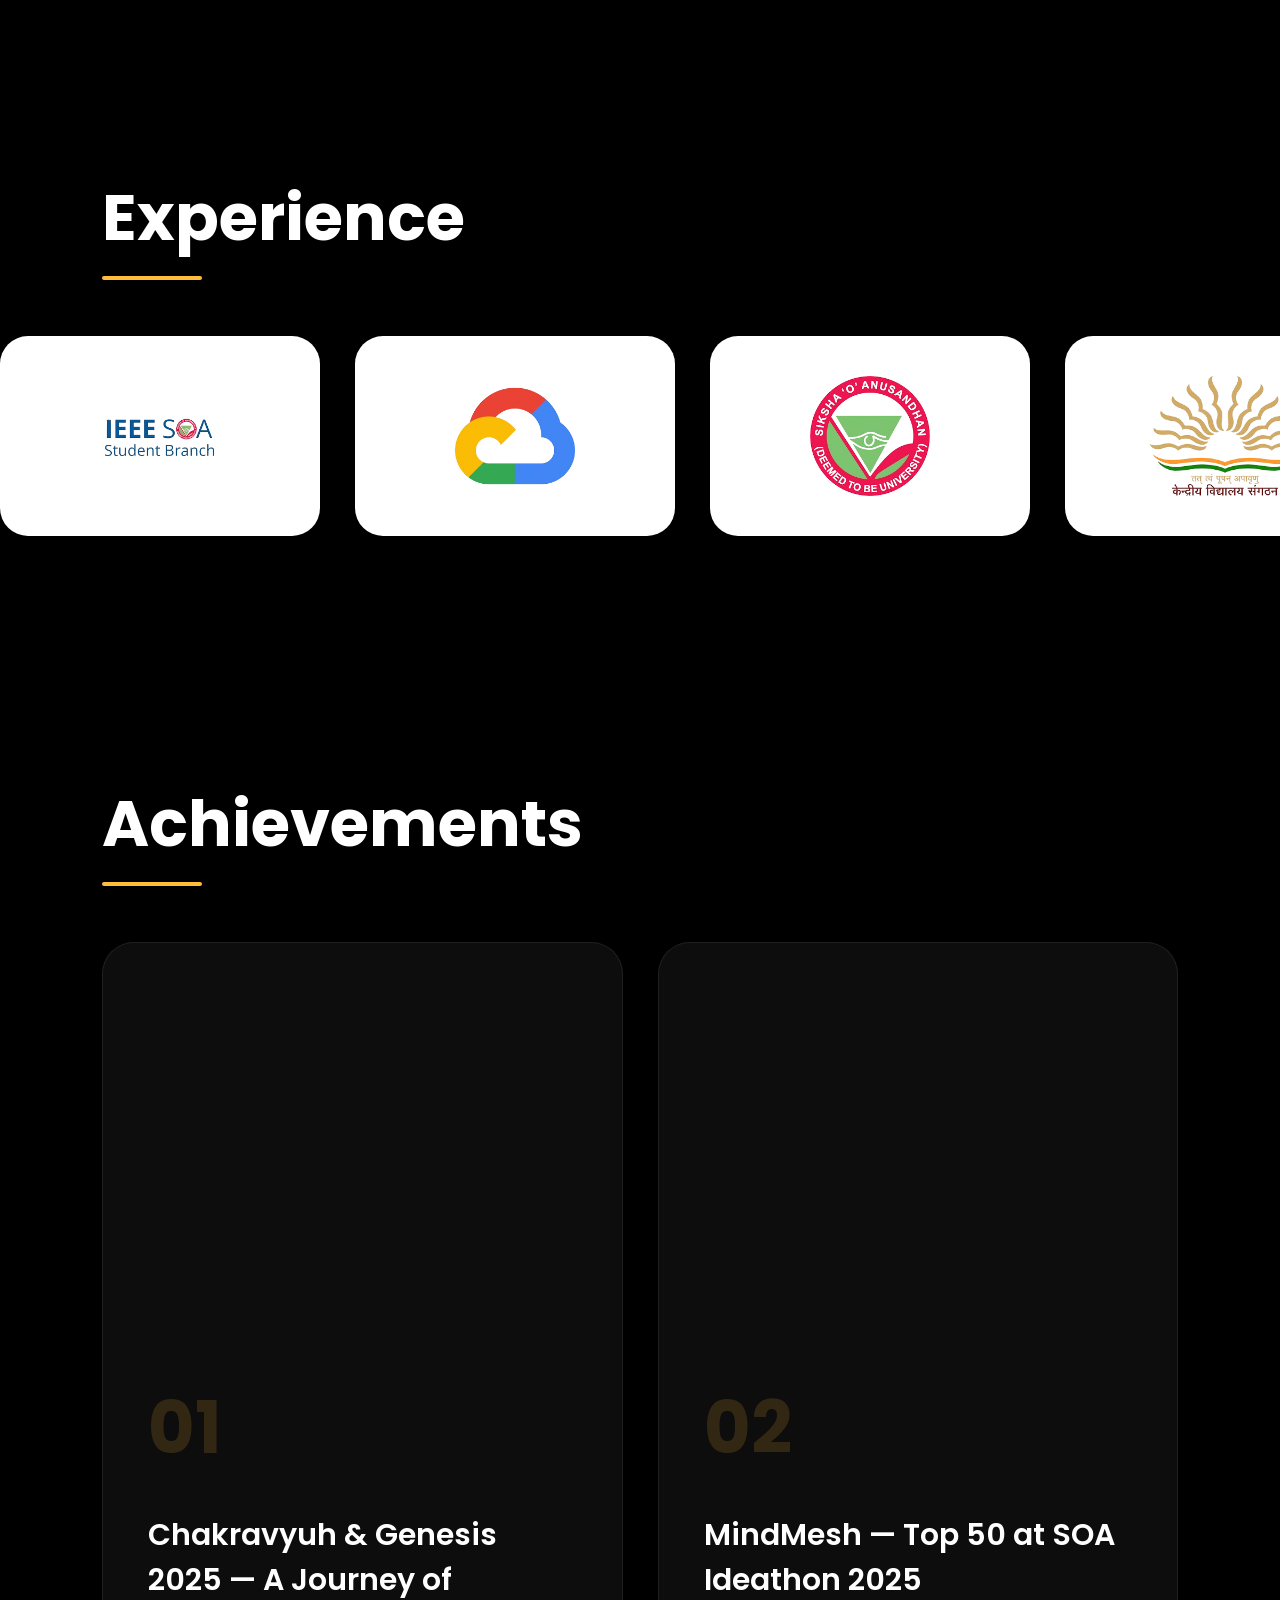
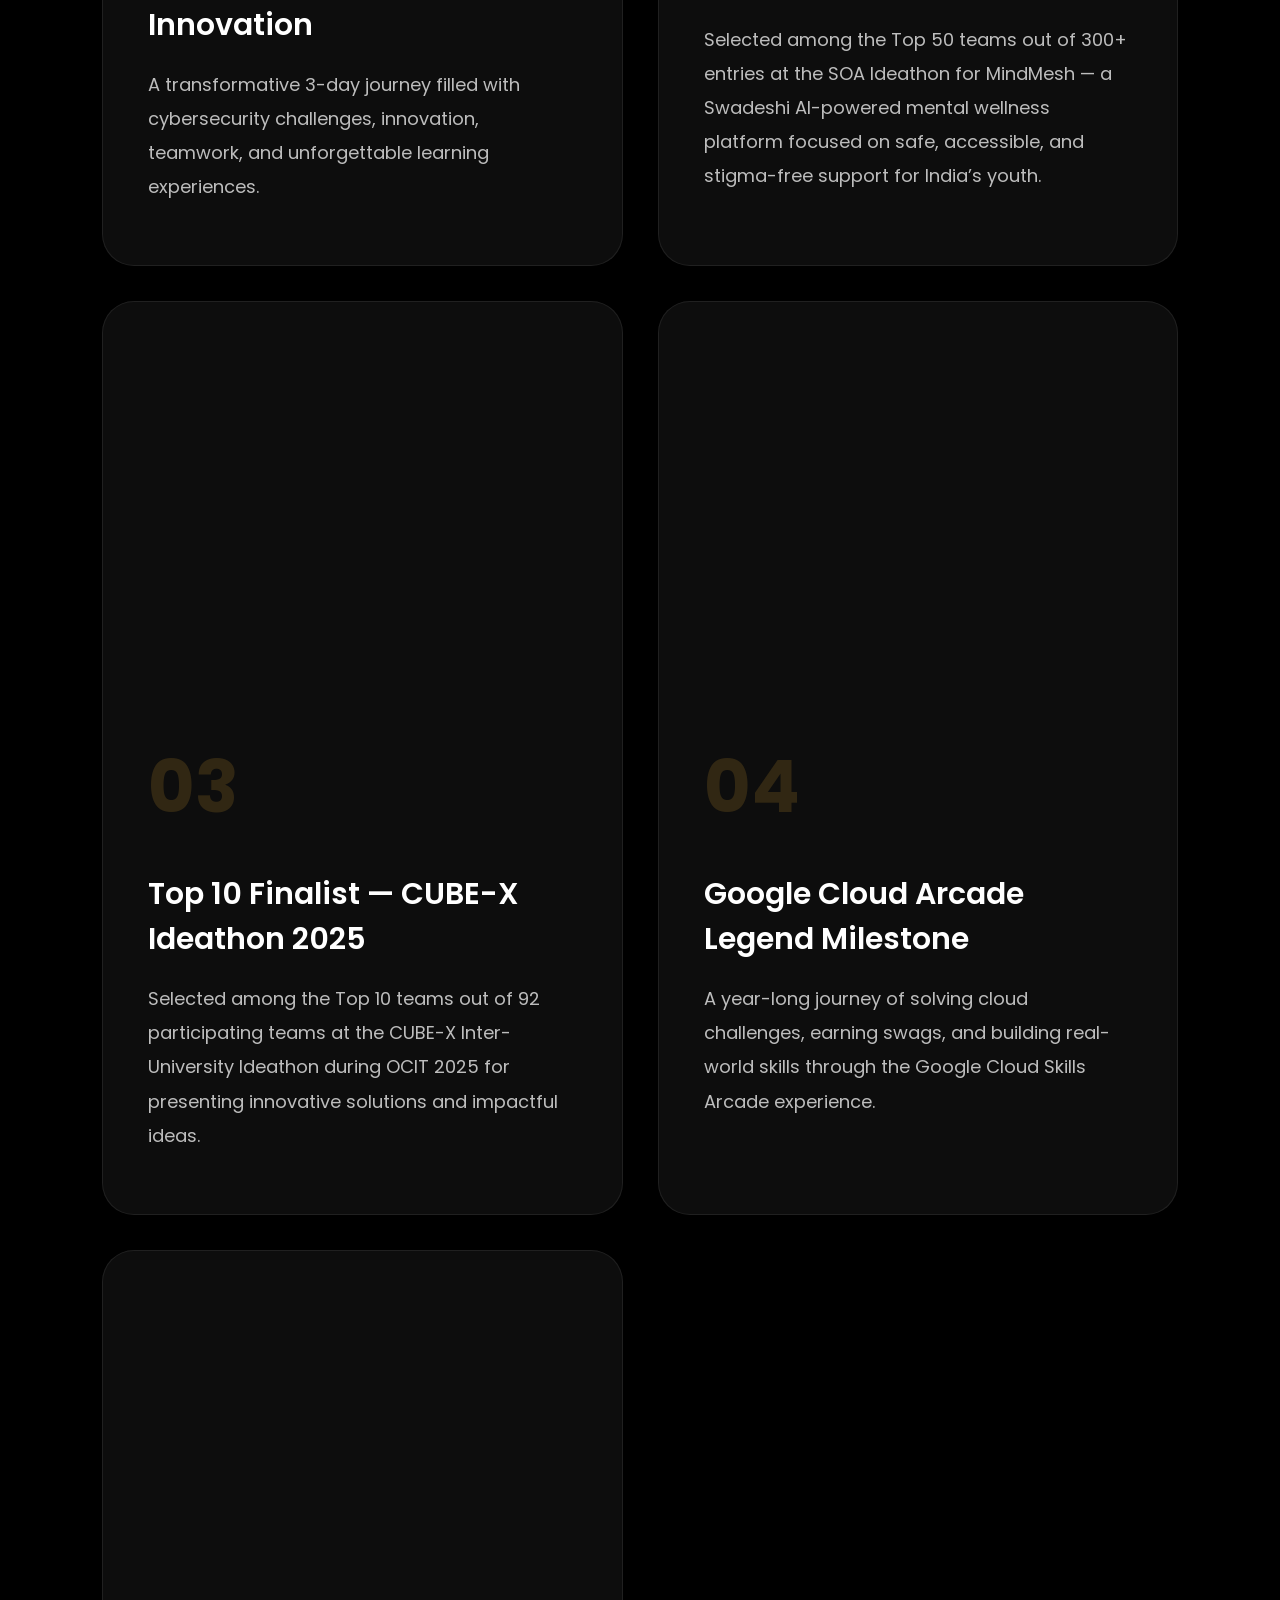
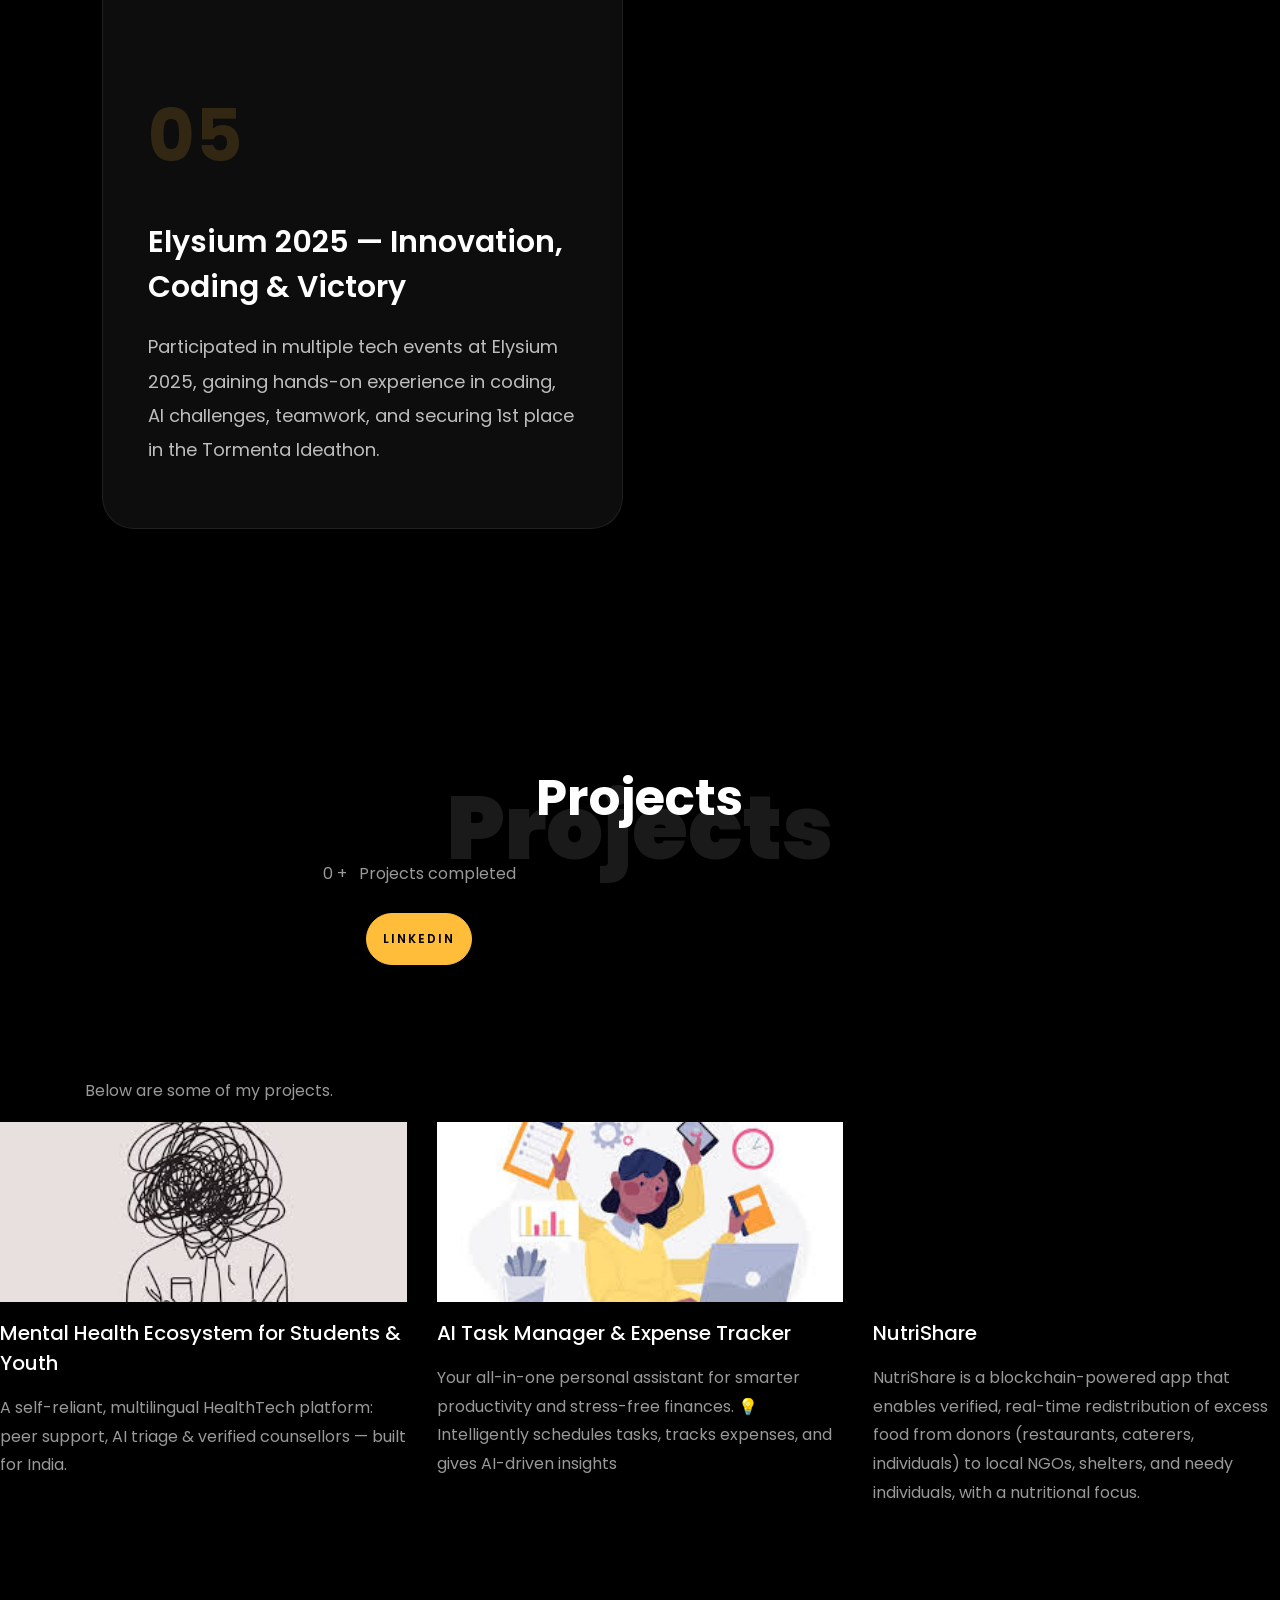
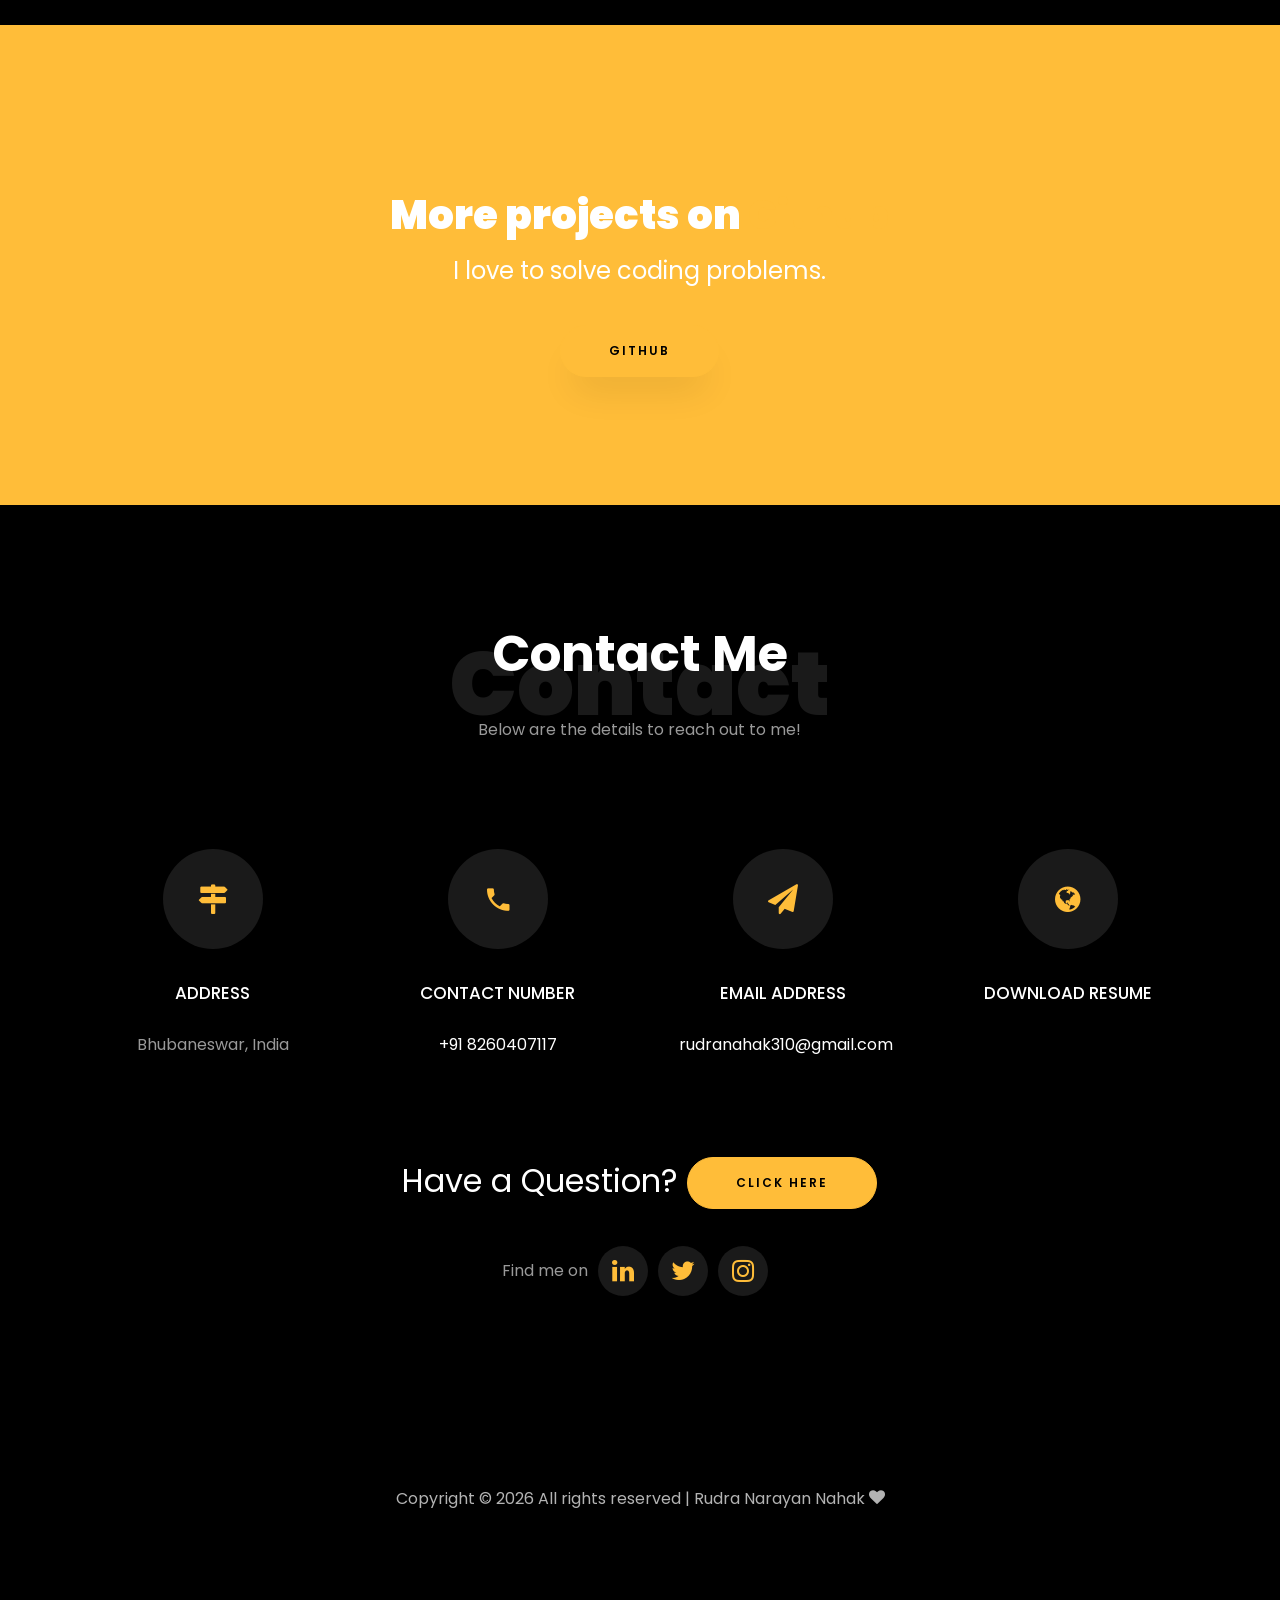
==== commit d4a8d6d7: "Updated portfolio design" ====
--- a/index.html
+++ b/index.html
@@ -26,6 +26,15 @@
     /*======================================
 //--//-->   ABOUT
 ======================================*/
+html{
+
+    scroll-behavior:smooth;
+}
+
+body{
+
+    overflow-x:hidden;
+}
 
     .about-mf .box-shadow-full {
       padding-top: 4rem;
@@ -218,7 +227,7 @@
     .menu-left {
       width: 42%;
       color: white;
-      padding-left: 10px;
+      padding-left: 0px;
       display: flex;
 
       flex-direction: column;
@@ -232,6 +241,21 @@
       border-radius: 50%;
       object-fit: cover;
       margin-bottom: 30px;
+    }
+
+    .menu-logo {
+
+      width: 200px;
+
+      height: auto;
+
+      object-fit: contain;
+
+      margin-bottom: 24px;
+
+      margin-left: -6px;
+
+      display: block;
     }
 
     .menu-content a:hover {
@@ -345,7 +369,7 @@
       .menu-left {
         width: 42%;
         color: white;
-        padding-left: 10px;
+        padding-left: 0px;
         display: flex;
 
         flex-direction: column;
@@ -430,6 +454,8 @@
       margin-bottom: 35px;
     }
 
+
+
     .menu-content a:hover {
       color: white;
       transform: translateX(-12px);
@@ -483,9 +509,856 @@
     }
 
     .home-slider .slider-item .one-third {
-    background-position: center  ;
-    transform: scale(1.00);
-    pointer-events: none;
+      background-position: center;
+      transform: scale(1.00);
+      pointer-events: none;
+    }
+
+    /* =========================
+      MODERN ABOUT SECTION
+========================= */
+
+    .modern-about-section {
+
+      width: 100%;
+      min-height: 100vh;
+
+      padding: 120px 8%;
+
+      background: black;
+    }
+
+    .about-heading {
+
+      color: white;
+
+      font-size: 72px;
+
+      font-weight: 700;
+
+      margin-bottom: 80px;
+
+      font-family: 'Poppins', sans-serif;
+
+      position: relative;
+
+      display: inline-block;
+    }
+
+    .about-heading::after {
+
+      content: "";
+
+      position: absolute;
+
+      left: 0;
+      bottom: -12px;
+
+      width: 90px;
+      height: 4px;
+
+      background: #ffbd39;
+
+      border-radius: 20px;
+    }
+
+    /* MAIN FLEX */
+
+    .about-container {
+
+      display: flex;
+
+      align-items: center;
+
+      justify-content: space-between;
+
+      gap: 90px;
+    }
+
+    /* IMAGE SIDE */
+
+    .about-image-box {
+
+      width: 42%;
+
+      display: flex;
+
+      justify-content: center;
+    }
+
+    .about-image {
+
+      width: 380px;
+      height: 380px;
+
+      object-fit: cover;
+
+      border-radius: 50%;
+
+      filter: grayscale(100%) brightness(0.9);
+
+      transition:
+        filter 0.6s ease,
+        transform 0.6s ease,
+        box-shadow 0.6s ease;
+
+      box-shadow:
+        0 20px 60px rgba(0, 0, 0, 0.45);
+
+      cursor: pointer;
+    }
+
+    /* HOVER EFFECT */
+
+    .about-image:hover {
+
+      filter: grayscale(0%) brightness(1);
+
+      transform: scale(1.04);
+
+      box-shadow:
+        0 0 45px rgba(255, 189, 57, 0.18),
+        0 20px 80px rgba(0, 0, 0, 0.55);
+    }
+
+    /* RIGHT TEXT */
+
+    .about-content {
+
+      width: 50%;
+    }
+
+    .about-content h2 {
+
+      color: #ffbd39;
+
+      font-size: 28px;
+
+      font-weight: 600;
+
+      margin-bottom: 28px;
+
+      font-family: 'Poppins', sans-serif;
+    }
+
+    .about-content p {
+
+      color: #bdbdbd;
+
+      font-size: 20px;
+
+      line-height: 1.9;
+
+      font-family: 'Poppins', sans-serif;
+    }
+
+    /* MOBILE */
+
+    @media(max-width:768px) {
+
+      .modern-about-section {
+
+        padding: 100px 7%;
+      }
+
+      .about-heading {
+
+        font-size: 48px;
+
+        margin-bottom: 50px;
+      }
+
+      .about-container {
+
+        flex-direction: column;
+
+        gap: 50px;
+
+        text-align: center;
+      }
+
+      .about-image-box,
+      .about-content {
+
+        width: 100%;
+      }
+
+      .about-image {
+
+        width: 260px;
+        height: 260px;
+      }
+
+      .about-content p {
+
+        font-size: 17px;
+      }
+
+    }
+
+
+
+
+    /* IMAGE SLIDER */
+    /* =========================
+      EXPERIENCE SECTION
+========================= */
+
+    .experience-section {
+
+      width: 100%;
+
+      padding: 120px 0;
+
+      background: black;
+
+      overflow: hidden;
+    }
+
+    /* TITLE */
+
+    .experience-title {
+
+      color: white;
+
+      font-size: 64px;
+
+      font-weight: 700;
+
+      margin-bottom: 70px;
+
+      padding-left: 8%;
+
+      font-family: 'Poppins', sans-serif;
+
+      position: relative;
+    }
+
+    .experience-title::after {
+
+      content: "";
+
+      position: absolute;
+
+      left: 8%;
+      bottom: -14px;
+
+      width: 100px;
+      height: 4px;
+
+      background: #ffbd39;
+
+      border-radius: 20px;
+    }
+
+    /* SLIDER */
+
+    .logo-slider {
+
+      width: 100%;
+
+      overflow: hidden;
+
+      position: relative;
+    }
+
+    /* TRACK */
+
+    .logo-track {
+
+      display: flex;
+
+      align-items: center;
+
+      gap: 35px;
+
+      width: max-content;
+
+      animation: scrollLogos 22s linear infinite;
+    }
+
+    /* CARD */
+
+    .logo-card {
+
+      min-width: 320px;
+
+      height: 200px;
+
+      padding: 25px;
+
+      border-radius: 28px;
+
+      background: white;
+
+      display: flex;
+
+      align-items: center;
+
+      justify-content: center;
+
+      flex-shrink: 0;
+
+      transition:
+        transform 0.5s ease,
+        box-shadow 0.5s ease;
+    }
+
+    /* LOGO IMAGE */
+
+    .logo-card img {
+
+      width: 80%;
+
+      height: 80%;
+
+      object-fit: contain;
+    }
+
+    /* HOVER */
+
+    .logo-card:hover {
+
+      transform: translateY(-10px);
+
+      box-shadow:
+        0 15px 45px rgba(255, 189, 57, 0.15);
+    }
+
+    /* AUTO SCROLL */
+
+    @keyframes scrollLogos {
+
+      from {
+        transform: translateX(0);
+      }
+
+      to {
+        transform: translateX(-50%);
+      }
+    }
+
+    /* MOBILE FIX */
+
+    @media(max-width:768px) {
+
+      .experience-section {
+
+        padding: 100px 0;
+      }
+
+      .experience-title {
+
+        font-size: 46px;
+
+        margin-bottom: 50px;
+
+        padding-left: 7%;
+      }
+
+      .logo-track {
+
+        gap: 20px;
+      }
+
+      .logo-card {
+
+        min-width: 220px;
+
+        height: 140px;
+
+        border-radius: 22px;
+
+        padding: 18px;
+      }
+
+      .logo-card img {
+
+        width: 85%;
+
+        height: 85%;
+      }
+
+    }
+
+
+    /* =========================
+      ACHIEVEMENTS SECTION
+========================= */
+
+    .achievements-section {
+
+      width: 100%;
+
+      padding: 120px 8%;
+
+      background: black;
+    }
+
+    /* TITLE */
+
+    .achievements-title {
+
+      color: white;
+
+      font-size: 64px;
+
+      font-weight: 700;
+
+      margin-bottom: 70px;
+
+      position: relative;
+
+      display: inline-block;
+
+      font-family: 'Poppins', sans-serif;
+    }
+
+    .achievements-title::after {
+
+      content: "";
+
+      position: absolute;
+
+      left: 0;
+      bottom: -14px;
+
+      width: 100px;
+      height: 4px;
+
+      background: #ffbd39;
+
+      border-radius: 20px;
+    }
+
+    /* GRID */
+
+    .achievements-container {
+
+      display: grid;
+
+      grid-template-columns: repeat(2, 1fr);
+
+      gap: 35px;
+    }
+
+    /* CARD */
+
+    .achievement-card {
+
+      position: relative;
+
+      padding: 45px;
+
+      border-radius: 32px;
+
+      background: rgba(255, 255, 255, 0.05);
+
+      border: 1px solid rgba(255, 255, 255, 0.08);
+
+      backdrop-filter: blur(16px);
+
+      overflow: hidden;
+
+      transition:
+        transform 0.5s ease,
+        background 0.5s ease,
+        box-shadow 0.5s ease;
+    }
+
+    /* HOVER */
+
+    .achievement-card:hover {
+
+      transform: translateY(-12px);
+
+      background: rgba(255, 255, 255, 0.08);
+
+      box-shadow:
+        0 15px 50px rgba(255, 189, 57, 0.12);
+    }
+
+    /* NUMBER */
+
+    .achievement-number {
+
+      font-size: 72px;
+
+      font-weight: 700;
+
+      color: rgba(255, 189, 57, 0.15);
+
+      margin-bottom: 20px;
+
+      font-family: 'Poppins', sans-serif;
+    }
+
+    /* HEADING */
+
+    .achievement-card h3 {
+
+      color: white;
+
+      font-size: 30px;
+
+      margin-bottom: 20px;
+
+      font-weight: 600;
+
+      font-family: 'Poppins', sans-serif;
+    }
+
+    /* TEXT */
+
+    .achievement-card p {
+
+      color: #bdbdbd;
+
+      font-size: 18px;
+
+      line-height: 1.9;
+
+      font-family: 'Poppins', sans-serif;
+    }
+
+    /* MOBILE */
+
+    @media(max-width:768px) {
+
+      .achievements-section {
+
+        padding: 100px 7%;
+      }
+
+      .achievements-title {
+
+        font-size: 46px;
+
+        margin-bottom: 50px;
+      }
+
+      .achievements-container {
+
+        grid-template-columns: 1fr;
+      }
+
+      .achievement-card {
+
+        padding: 35px;
+      }
+
+      .achievement-number {
+
+        font-size: 52px;
+      }
+
+      .achievement-card h3 {
+
+        font-size: 24px;
+      }
+
+      .achievement-card p {
+
+        font-size: 16px;
+      }
+
+    }
+
+
+    /* HOVER EFFECT */
+
+    .achievement-card:hover .achievement-slider img {
+
+      transform: scale(1.02);
+    }
+
+    /* =========================
+      ACHIEVEMENT SLIDER
+========================= */
+
+    .achievement-slider {
+
+      width: 100%;
+
+      height: 340px;
+
+      position: relative;
+
+      overflow: hidden;
+
+      border-radius: 24px;
+
+      margin-bottom: 35px;
+    }
+
+    /* ALL IMAGES */
+
+    .achievement-slider img {
+
+      position: absolute;
+
+      width: 100%;
+      height: 100%;
+
+      left: 0;
+      top: 0;
+
+      object-fit: cover;
+
+      opacity: 0;
+
+      animation: fadeSlider 8s infinite;
+
+      transition: transform 0.5s ease;
+    }
+
+    /* HOVER EFFECT */
+
+    .achievement-card:hover .achievement-slider img {
+
+      transform: scale(1.03);
+    }
+
+    /* IMAGE TIMINGS */
+
+    .achievement-slider img:nth-child(1) {
+      animation-delay: 0s;
+    }
+
+    .achievement-slider img:nth-child(2) {
+      animation-delay: 1s;
+    }
+
+    .achievement-slider img:nth-child(3) {
+      animation-delay: 2s;
+    }
+
+    .achievement-slider img:nth-child(4) {
+      animation-delay: 3s;
+    }
+
+    .achievement-slider img:nth-child(5) {
+      animation-delay: 4s;
+    }
+
+    .achievement-slider img:nth-child(6) {
+      animation-delay: 5s;
+    }
+
+    .achievement-slider img:nth-child(7) {
+      animation-delay: 6s;
+    }
+
+    .achievement-slider img:nth-child(8) {
+      animation-delay: 7s;
+    }
+
+    /* FADE ANIMATION */
+
+    @keyframes fadeSlider {
+
+      0% {
+        opacity: 0;
+      }
+
+      10% {
+        opacity: 1;
+      }
+
+      20% {
+        opacity: 1;
+      }
+
+      30% {
+        opacity: 0;
+      }
+
+      100% {
+        opacity: 0;
+      }
+    }
+
+    /* MOBILE */
+
+    @media(max-width:768px) {
+
+      .achievement-slider {
+
+        height: 240px;
+      }
+
+    }
+
+    /* MOBILE */
+
+    @media(max-width:768px) {
+
+      .achievement-slider {
+
+        height: 240px;
+      }
+
+      .slides img {
+
+        height: 240px;
+      }
+
+    }
+
+/* =========================
+   HERO KNOW MORE BUTTON
+========================= */
+
+.hero-scroll-wrapper{
+
+    margin-top:28px;
+
+    display:flex;
+
+    flex-direction:column;
+
+    align-items:center;
+
+    justify-content:center;
+}
+
+/* BUTTON */
+
+.know-more-btn{
+
+    width:190px;
+
+    height:58px;
+
+    border:1px solid rgba(255,255,255,0.25);
+
+    border-radius:50px;
+
+    display:flex;
+
+    align-items:center;
+
+    justify-content:center;
+
+    color:white;
+
+    font-size:16px;
+
+    letter-spacing:2px;
+
+    font-weight:600;
+
+    text-decoration:none;
+
+    font-family:'Poppins',sans-serif;
+
+    transition:all 0.45s cubic-bezier(0.22,1,0.36,1);
+
+    background:rgba(255,255,255,0.02);
+
+    backdrop-filter:blur(10px);
+}
+
+.know-more-btn:hover{
+
+    transform:translateY(-6px);
+
+    border-color:#ffbd39;
+
+    color:#ffbd39;
+
+    box-shadow:0 10px 35px rgba(255,189,57,0.18);
+}
+
+/* MOUSE ICON */
+
+.scroll-mouse{
+
+    width:24px;
+
+    height:38px;
+
+    border:2px solid rgba(255,255,255,0.55);
+
+    border-radius:25px;
+
+    margin-top:28px;
+
+    position:relative;
+}
+
+/* SCROLL DOT */
+
+.scroll-mouse::before{
+
+    content:"";
+
+    position:absolute;
+
+    top:10px;
+
+    left:50%;
+
+    width:4px;
+
+    height:8px;
+
+    background:white;
+
+    border-radius:20px;
+
+    transform:translateX(-50%);
+
+    animation:scrollAnim 1.6s infinite;
+}
+
+/* ANIMATION */
+
+@keyframes scrollAnim{
+
+    0%{
+        opacity:0;
+        top:10px;
+    }
+
+    30%{
+        opacity:1;
+    }
+
+    100%{
+        opacity:0;
+        top:28px;
+    }
+}
+
+/* MOBILE */
+
+@media(max-width:768px){
+
+    .hero-scroll-wrapper{
+
+        margin-top:28px;
+    }
+
+    .know-more-btn{
+
+        width:220px;
+
+        height:68px;
+
+        font-size:18px;
+
+        letter-spacing:2px;
+    }
+
+    .scroll-mouse{
+
+        width:28px;
+
+        height:46px;
+
+        margin-top:40px;
+    }
 }
   </style>
 
@@ -520,6 +1393,7 @@
       ✕
     </div>
     <div class="menu-left">
+
       <img src="images/about-me.jpeg" class="menu-profile">
       <h2>
         Hi, I am Rudra! Building Ideas Into Digital Experiences <br>
@@ -558,7 +1432,6 @@
     <div class="menu-content">
       <a href="#home-section" onclick="toggleMenu()">Home</a>
       <a href="#about-section" onclick="toggleMenu()">About</a>
-      <a href="#resume-section" onclick="toggleMenu()">Resume</a>
       <a href="#project-section" onclick="toggleMenu()">Projects</a>
       <a href="#contact-section" onclick="toggleMenu()">Contact</a>
     </div>
@@ -620,223 +1493,280 @@
                 <br>
                 <br>
                 <h2>Developer • Innovator • Creator</h2>
-                <!-- <h2 class="d-flex" style="margin-bottom: 0">With over 5 years of experience</h2> -->
-                <!-- <br> -->
-                <p><a href="http://www.linkedin.com/in/rudranarayann" class="btn btn-primary py-3 px-4">Linkedin</a>
-                  <a href="https://github.com/rudranarayann06" class="btn btn-white btn-outline-white py-3 px-4">My
-                    works</a>
-                </p>
-              </div>
-            </div>
-          </div>
-        </div>
-      </div>
-    </div>
-  </section>
-
-
-
-  <section class="ftco-about img ftco-section ftco-no-pb" id="about-section">
-    <div class="container">
-      <div class="row">
-        <div class="row d-flex align-items-stretch">
-          <!-- <div class="row d-flex"> -->
-          <div class="col-md-6 col-lg-5 d-flex">
-            <div class="img-about img d-flex align-items-stretch">
-              <div class="overlay">
-                <div class="row">
-                  <div class="col-sm-6 col-md-5">
-                    <div class="about-img">
-                      <img src="images/about-me.jpeg" class="img-fluid rounded b-shadow-a" alt="">
-                    </div>
-                  </div>
-                  <!-- Details next to profile image -->
-                  <div class="col-sm-6 col-md-7">
-                    <div class="about-info">
-                      <p><span class="title-s">Name: </span> <span>Rudra Narayan Nahak</span></p>
-                      <p><span class="title-s">Job Role: </span> <span>Student</span></p>
-                      <!-- <p><span class="title-s">Experience: </span> <span>5 Years 3 Months</span></p> -->
-                      <p><span class="title-s">Address: </span> <span>Bhubaneswar, India</span></p>
-                    </div>
-                  </div>
-                </div>
-
-                <div class="skill-mf">
-                  <p class="title-s">Skills</p>
-                  <!-- <span>SQL</span> <span class="pull-right">95%</span> -->
-                  <!-- <div class="progress"> -->
-                  <!-- <div class="progress-bar" role="progressbar" style="width: 95%;" aria-valuenow="95" aria-valuemin="0" -->
-                  <!-- aria-valuemax="100"></div> -->
-                  <!-- </div> -->
-
-                  <span>Java</span> <span class="pull-right">90%</span>
-                  <div class="progress">
-                    <div class="progress-bar" role="progressbar" style="width: 90%" aria-valuenow="85" aria-valuemin="0"
-                      aria-valuemax="100"></div>
-                  </div>
-
-                  <span>Python</span> <span class="pull-right">80%</span>
-                  <div class="progress">
-                    <div class="progress-bar" role="progressbar" style="width: 70%" aria-valuenow="90" aria-valuemin="0"
-                      aria-valuemax="100"></div>
-                  </div>
-
-                  <span>Critical Thinking</span> <span class="pull-right">80%</span>
-                  <div class="progress">
-                    <div class="progress-bar" role="progressbar" style="width: 80%" aria-valuenow="85" aria-valuemin="0"
-                      aria-valuemax="100"></div>
-                  </div>
-
-                  <span>Leadership</span> <span class="pull-right">85%</span>
-                  <div class="progress">
-                    <div class="progress-bar" role="progressbar" style="width: 85%" aria-valuenow="80" aria-valuemin="0"
-                      aria-valuemax="100"></div>
-                  </div>
+                <div class="hero-scroll-wrapper">
+
+                  <a href="#about-section" class="know-more-btn">
+                    KNOW MORE
+                  </a>
+
+                  <div class="scroll-mouse"></div>
+
                 </div>
               </div>
             </div>
           </div>
-
-          <div class="col-md-6 col-lg-7 pl-lg-5 pb-5">
-            <div class="row justify-content-start pb-3">
-              <div class="col-md-12 heading-section ftco-animate">
-
-                <h1 class="big">About</h1>
-                <h2 class="mb-4">About Me</h2>
-
-                <p>I am a second-year Computer Science and Engineering student with a deep passion for technology and
-                  problem-solving. Eager to expand my knowledge and skills, I am focused on building a strong foundation
-                  in programming, algorithms, and data structures. Currently, I am learning key programming languages
-                  such as Python, Java, and C++, and I am excited to explore various domains within computer science,
-                  including software development, artificial intelligence, and web development.
-
-                  Through coursework and personal projects, I am developing critical thinking skills and learning to
-                  approach problems with a logical and creative mindset. I am particularly interested in collaborating
-                  with others on tech-related projects, as I believe teamwork fosters innovation and growth.
-
-                  I am actively seeking opportunities to apply my knowledge through internships, hackathons, or
-                  volunteer work to gain hands-on experience and further enhance my technical abilities. I am open to
-                  connecting with like-minded professionals and mentors who can help guide me on my journey in the tech
-                  industry.</p>
-                <ul class="about-info mt-4 px-md-0 px-2">
-                  <li class="d-flex"><span>Profile:</span> <span>CSE Student</span></li>
-                  <li class="d-flex"><span>Domain:</span> <span>Web Development</span></li>
-                  <li class="d-flex"><span>Education:</span> <span>BTech. (CSE)</span></li>
-                  <li class="d-flex"><span>Language:</span> <span>English, Hindi, Odia</span></li>
-                  <!-- <li class="d-flex"><span>BI Tools:</span> <span>Video Editing,MS Excel,MS Word &amp; Tableau</span></li> -->
-                  <li class="d-flex"><span>Other Skills:</span> <span>Video Editing </span></li>
-                  <li class="d-flex"><span>Interest:</span> <span>Travelling, Coding, Open For Internships</span></li>
-
-                </ul>
-              </div>
-            </div>
-
-
-            <!-- <div class="counter-wrap ftco-animate d-flex mt-md-3"> -->
-            <!-- <div class="text"> -->
-            <!-- <p class="mb-4"> -->
-            <!-- <span class="number" data-number="30">0</span> <span>+</span> -->
-            <!-- <span>&nbsp; Projects completed</span> -->
-            <!-- </p> -->
-            <!-- <p><a href="https://www.linkedin.com/in/rishabhnmishra/" class="btn btn-primary py-3 px-3">LinkedIn</a></p> -->
-            <!-- </div> -->
-            <!-- </div> -->
-            <!-- </div> -->
-            <!-- </div> -->
-          </div>
-        </div>
-  </section>
-
-
-
-
-  <section class="ftco-section ftco-no-pb" id="resume-section">
-    <div class="container">
-      <div class="row justify-content-center pb-5">
-        <div class="col-md-10 heading-section text-center ftco-animate">
-          <h1 class="big big-2">Resume</h1>
-          <h2 class="mb-4">Resume</h2>
-          <p>Second-year Computer Science Engineering student with a strong foundation in programming, problem-solving,
-            and data structures. Eager to apply technical skills and expand knowledge in software development and
-            engineering.</p>
-        </div>
-      </div>
-
-      <div class="row">
-        <h1 class="big-4">Experience</h1>
-        <div class="underline"></div>
-      </div>
-      <br>
-
-      <div class="row">
-        <div class="col-md-6">
-          <div class="resume-wrap ftco-animate">
-            <!-- <span class="date">2021-Present</span> -->
-            <!-- <h2>Senior Data Analyst</h2> -->
-            <!-- <span class="position">Merkle</span> -->
-            <!-- <p class="mt-4">Merkle, a leading CXM and media company with over 10K+ professionals globally. It's a part of Dentsu International.  -->
-            <ul>
-              <!-- <li>Analysed ad campaigns, clickstream, and customer surveys data, identified an increasing demand and launched a strategic product line.</li> -->
-              <!-- <li>Developed time series forecasting models to predict sales and optimize marketing budgets, got model performance of 92%.</li> -->
-              <!-- <li>Designed and executed A/B tests, performed rigorous statistical analysis. Led to 20% MoM increase in the conversion rate.</li> -->
-            </ul>
-            </p>
-          </div>
-
-        </div>
-
-        <div class="col-md-6">
-          <div class="resume-wrap ftco-animate">
-            <!-- <span class="date">2018-2021</span> -->
-            <!-- <h2>Senior Data Analyst</h2> -->
-            <!-- <span class="position">iQuanti</span> -->
-            <!-- <p class="mt-4">iQuanti is a data-driven digital marketing analytics and solutions company, helps top 100 global brands.  -->
-            <ul>
-              <!-- <li>Performed in-depth market research and analysis to create online pages. Resulted in ~100% website growth and 30% increase in conversion rate YoY.</li> -->
-              <!-- <li>Delivered multiple training and mentorship sessions on analytical tools like SQL, MS Excel, Power BI, Tableau and Python.</li> -->
-              <!-- <li>Performed migration and enhancements for merchandising dashboard, involved data integration and its feature improvement.</li> -->
-            </ul>
-            </p>
-          </div>
-
-        </div>
-      </div>
-
-      <br>
-      <br>
-
-      <div class="row">
-        <h1 class="big-4">Education</h1>
-        <div class="underline"></div>
-      </div>
-      <br>
-
-      <div class="row">
-        <div class="col-md-6">
-          <div class="resume-wrap ftco-animate">
-            <span class="date">2024-Present</span>
-            <h2>Btech (CSE)</h2>
-            <span class="position">Siksha 'O' Anusandhan University</span>
-            <p class="mt-4">Current CGPA: 8.64</p>
-          </div>
-        </div>
-
-        <div class="col-md-6">
-          <div class="resume-wrap ftco-animate">
-            <span class="date">2022-2024</span>
-            <h2>Higher Secondary School</h2>
-            <span class="position">Kendriya Vidyalaya</span>
-            <p class="mt-4">12th-75%; 10th-89%</p>
-          </div>
-        </div>
-      </div>
-
-      <div class="row justify-content-center mt-5">
-        <div class="col-md-6 text-center ftco-animate">
-          <p><a href="#" class="btn btn-primary py-4 px-5">Download CV</a></p>
         </div>
       </div>
     </div>
+  </section>
+
+  <section class="modern-about-section" id="about-section">
+
+    <h1 class="about-heading">
+      About Me
+    </h1>
+
+    <div class="about-container">
+
+      <!-- LEFT IMAGE -->
+      <div class="about-image-box">
+
+        <img src="images/about-me.jpeg" class="about-image">
+
+      </div>
+
+      <!-- RIGHT CONTENT -->
+      <div class="about-content">
+
+        <h2>
+          Developer • Innovator • Creator
+        </h2>
+
+        <p>
+          Passionate developer focused on building modern digital experiences,
+          creative interfaces, and intelligent solutions.
+          I enjoy blending design, innovation, and technology
+          to create impactful projects and meaningful user experiences.
+        </p>
+
+      </div>
+
+    </div>
+
+  </section>
+
+  <section class="experience-section">
+
+    <h2 class="experience-title">
+      Experience
+    </h2>
+
+    <div class="logo-slider">
+
+      <div class="logo-track">
+
+        <!-- CARD 1 -->
+        <div class="logo-card">
+          <img src="images/IEEE.png">
+        </div>
+
+        <!-- CARD 2 -->
+        <div class="logo-card">
+          <img src="images/Google Cloud.png">
+        </div>
+
+        <!-- CARD 3 -->
+        <div class="logo-card">
+          <img src="images/SOA.png">
+        </div>
+
+        <!-- CARD 4 -->
+        <div class="logo-card">
+          <img src="images/KV.png">
+        </div>
+
+        <div class="logo-card">
+          <img src="images/NCC.png">
+        </div>
+
+        <!-- DUPLICATE FOR SMOOTH LOOP -->
+
+        <div class="logo-card">
+          <img src="images/IEEE.png">
+        </div>
+
+        <!-- CARD 2 -->
+        <div class="logo-card">
+          <img src="images/Google Cloud.png">
+        </div>
+
+        <!-- CARD 3 -->
+        <div class="logo-card">
+          <img src="images/SOA.png">
+        </div>
+
+        <!-- CARD 4 -->
+        <div class="logo-card">
+          <img src="images/KV.png">
+        </div>
+
+        <div class="logo-card">
+          <img src="images/NCC.png">
+        </div>
+
+      </div>
+
+    </div>
+
+  </section>
+
+  <section class="achievements-section" id="achievements-section">
+
+    <h2 class="achievements-title">
+      Achievements
+    </h2>
+
+    <div class="achievements-container">
+
+      <!-- CARD 1 -->
+      <div class="achievement-card">
+
+        <!-- IMAGE SLIDER -->
+        <div class="achievement-slider">
+          <img src="images/CG FEST/CGF-1.jpeg">
+          <img src="images/CG FEST/CGF-2.jpeg">
+          <img src="images/CG FEST/CGF-3.png">
+          <img src="images/CG FEST/CGF-4.png">
+          <img src="images/CG FEST/CGF-5.png">
+          <img src="images/CG FEST/CGF-6.png">
+          <img src="images/CG FEST/CGF-7.jpeg">
+          <img src="images/CG FEST/CGF-8.jpeg">
+        </div>
+
+        <div class="achievement-number">
+          01
+        </div>
+
+        <h3>
+          Chakravyuh & Genesis 2025 — A Journey of Innovation
+        </h3>
+
+        <p>
+          A transformative 3-day journey filled with cybersecurity challenges,
+          innovation, teamwork, and unforgettable learning experiences.
+        </p>
+
+      </div>
+
+      <div class="achievement-card">
+
+        <!-- IMAGE SLIDER -->
+        <div class="achievement-slider">
+          <img src="images/SIH/SIH-1.png">
+          <img src="images/SIH/SIH-2.jpeg">
+          <img src="images/SIH/SIH-3.png">
+          <img src="images/SIH/SIH-4.jpg">
+          <img src="images/SIH/SIH-5.png">
+          <img src="images/SIH/SIH-6.png">
+          <img src="images/SIH/SIH-7.jpg">
+          <img src="images/SIH/SIH-1.png">
+        </div>
+
+        <div class="achievement-number">
+          02
+        </div>
+
+        <h3>
+          MindMesh — Top 50 at SOA Ideathon 2025
+        </h3>
+
+        <p>
+          Selected among the Top 50 teams out of 300+ entries at the SOA Ideathon for
+          MindMesh — a Swadeshi AI-powered mental wellness platform focused on safe, accessible,
+          and stigma-free support for India’s youth.
+        </p>
+
+      </div>
+
+      <div class="achievement-card">
+
+        <!-- IMAGE SLIDER -->
+        <div class="achievement-slider">
+          <img src="images/KIIT/KIIT-1.png">
+          <img src="images/KIIT/KIIT-2.jpg">
+          <img src="images/KIIT/KIIT-3.jpg">
+          <img src="images/KIIT/KIIT-4.jpg">
+          <img src="images/KIIT/KIIT-5.jpg">
+          <img src="images/KIIT/KIIT-1.png">
+          <img src="images/KIIT/KIIT-2.jpg">
+          <img src="images/KIIT/KIIT-3.jpg">
+        </div>
+
+        <div class="achievement-number">
+          03
+        </div>
+
+        <h3>
+          Top 10 Finalist — CUBE-X Ideathon 2025
+        </h3>
+
+        <p>
+          Selected among the Top 10 teams out of 92 participating teams at the CUBE-X Inter-University
+          Ideathon during OCIT 2025 for presenting innovative solutions and impactful ideas.
+        </p>
+
+      </div>
+
+      <div class="achievement-card">
+
+        <!-- IMAGE SLIDER -->
+        <div class="achievement-slider">
+          <img src="images/GC/GC-5.png">
+          <img src="images/GC/GC-1.jpeg">
+          <img src="images/GC/GC-2.jpg">
+          <img src="images/GC/GC-3.jpg">
+          <img src="images/GC/GC-4.jpeg">
+          <img src="images/GC/GC-6.jpeg">
+          <img src="images/GC/GC-7.png">
+          <img src="images/GC/GC-8.png">
+        </div>
+
+        <div class="achievement-number">
+          04
+        </div>
+
+        <h3>
+          Google Cloud Arcade Legend Milestone
+        </h3>
+
+        <p>
+          A year-long journey of solving cloud challenges, earning swags, and
+          building real-world skills through the Google Cloud Skills Arcade experience.
+        </p>
+
+      </div>
+
+      <div class="achievement-card">
+
+        <!-- IMAGE SLIDER -->
+        <div class="achievement-slider">
+          <img src="images/EL/EL-1.png">
+          <img src="images/EL/EL-2.png">
+          <img src="images/EL/EL-3.png">
+          <img src="images/EL/EL-4.png">
+          <img src="images/EL/EL-5.png">
+          <img src="images/EL/EL-1.png">
+          <img src="images/EL/EL-3.png">
+          <img src="images/EL/EL-5.png">
+        </div>
+
+        <div class="achievement-number">
+          05
+        </div>
+
+        <h3>
+          Elysium 2025 — Innovation, Coding & Victory
+        </h3>
+
+        <p>
+          Participated in multiple tech events at Elysium 2025, gaining hands-on experience in coding,
+          AI challenges, teamwork, and securing 1st place in the Tormenta Ideathon.
+        </p>
+
+      </div>
+
+    </div>
+
   </section>
 
 
@@ -847,57 +1777,69 @@
         <div class="col-md-7 heading-section text-center ftco-animate">
           <h1 class="big big-2">Projects</h1>
           <h2 class="mb-4">Projects</h2>
-          <p>Below are some of my projects.</p>
-        </div>
-      </div>
-      <div class="row d-flex">
-        <div class="col-md-4 d-flex ftco-animate">
-          <div class="blog-entry justify-content-end">
-            <a href="https://rudranarayann06.github.io/sih_ps25131/" class="block-20 zoom-effect"
-              style="background-image: url('images/proj_1.jpeg');">
-            </a>
-            <div class="text mt-3 float-right d-block">
-
-              <h3 class="heading"><a href="https://rudranarayann06.github.io/sih_ps25131/">Mental Health Ecosystem for
-                  Students & Youth</a></h3>
-              <p>A self-reliant, multilingual HealthTech platform: peer support, AI triage & verified counsellors —
-                built for India.</p>
+          <div class="counter-wrap ftco-animate d-flex mt-md-3">
+            <div class="text">
+              <p class="mb-4">
+                <span class="number" data-number="30">0</span> <span>+</span>
+                <span>&nbsp; Projects completed</span>
+              </p>
+              <p><a href="https://www.linkedin.com/in/rishabhnmishra/" class="btn btn-primary py-3 px-3">LinkedIn</a>
+              </p>
             </div>
           </div>
         </div>
-        <div class="col-md-4 d-flex ftco-animate">
-          <div class="blog-entry justify-content-end">
-            <a href="https://github.com/rudranarayann06/Task_Manager_HackOdisha" class="block-20 zoom-effect"
-              style="background-image: url('images/proj_2.jpeg');">
-            </a>
-            <div class="text mt-3 float-right d-block">
-
-              <h3 class="heading"><a href="https://github.com/rudranarayann06/Task_Manager_HackOdisha">AI Task Manager &
-                  Expense Tracker</a></h3>
-              <p>Your all-in-one personal assistant for smarter productivity and stress-free finances. 💡 Intelligently
-                schedules tasks, tracks expenses, and gives AI-driven insights</p>
-            </div>
+      </div>
+      <p>Below are some of my projects.</p>
+    </div>
+    </div>
+    <div class="row d-flex">
+      <div class="col-md-4 d-flex ftco-animate">
+        <div class="blog-entry justify-content-end">
+          <a href="https://rudranarayann06.github.io/sih_ps25131/" class="block-20 zoom-effect"
+            style="background-image: url('images/proj_1.jpeg');">
+          </a>
+          <div class="text mt-3 float-right d-block">
+
+            <h3 class="heading"><a href="https://rudranarayann06.github.io/sih_ps25131/">Mental Health Ecosystem for
+                Students & Youth</a></h3>
+            <p>A self-reliant, multilingual HealthTech platform: peer support, AI triage & verified counsellors —
+              built for India.</p>
           </div>
         </div>
-        <div class="col-md-4 d-flex ftco-animate">
-          <div class="blog-entry">
-            <a href="https://github.com/rudranarayann06/nutrishare-byteverse2.0" class="block-20 zoom-effect"
-              style="background-image: url('images/proj_3.jpg');">
-            </a>
-            <div class="text mt-3 float-right d-block">
-
-              <h3 class="heading"><a href="https://github.com/rudranarayann06/nutrishare-byteverse2.0">NutriShare</a>
-              </h3>
-              <p>NutriShare is a blockchain-powered app that enables verified, real-time redistribution of excess food
-                from donors (restaurants, caterers, individuals) to local NGOs, shelters, and needy individuals, with a
-                nutritional focus.</p>
-            </div>
+      </div>
+      <div class="col-md-4 d-flex ftco-animate">
+        <div class="blog-entry justify-content-end">
+          <a href="https://github.com/rudranarayann06/Task_Manager_HackOdisha" class="block-20 zoom-effect"
+            style="background-image: url('images/proj_2.jpeg');">
+          </a>
+          <div class="text mt-3 float-right d-block">
+
+            <h3 class="heading"><a href="https://github.com/rudranarayann06/Task_Manager_HackOdisha">AI Task Manager &
+                Expense Tracker</a></h3>
+            <p>Your all-in-one personal assistant for smarter productivity and stress-free finances. 💡 Intelligently
+              schedules tasks, tracks expenses, and gives AI-driven insights</p>
           </div>
         </div>
       </div>
-      <br>
-      <!-- added justify-content-center to center align the last two projects -->
-      <!-- <div class="row d-flex justify-content-center">  
+      <div class="col-md-4 d-flex ftco-animate">
+        <div class="blog-entry">
+          <a href="https://github.com/rudranarayann06/nutrishare-byteverse2.0" class="block-20 zoom-effect"
+            style="background-image: url('images/proj_3.jpg');">
+          </a>
+          <div class="text mt-3 float-right d-block">
+
+            <h3 class="heading"><a href="https://github.com/rudranarayann06/nutrishare-byteverse2.0">NutriShare</a>
+            </h3>
+            <p>NutriShare is a blockchain-powered app that enables verified, real-time redistribution of excess food
+              from donors (restaurants, caterers, individuals) to local NGOs, shelters, and needy individuals, with a
+              nutritional focus.</p>
+          </div>
+        </div>
+      </div>
+    </div>
+    <br>
+    <!-- added justify-content-center to center align the last two projects -->
+    <!-- <div class="row d-flex justify-content-center">  
 			<div class="col-md-4 d-flex ftco-animate">
 				<div class="blog-entry justify-content-end">
 				<a href="https://github.com/rishabhnmishra/sales_forecasting/tree/main" class="block-20 zoom-effect" style="background-image: url('images/proj_4.jpg');">
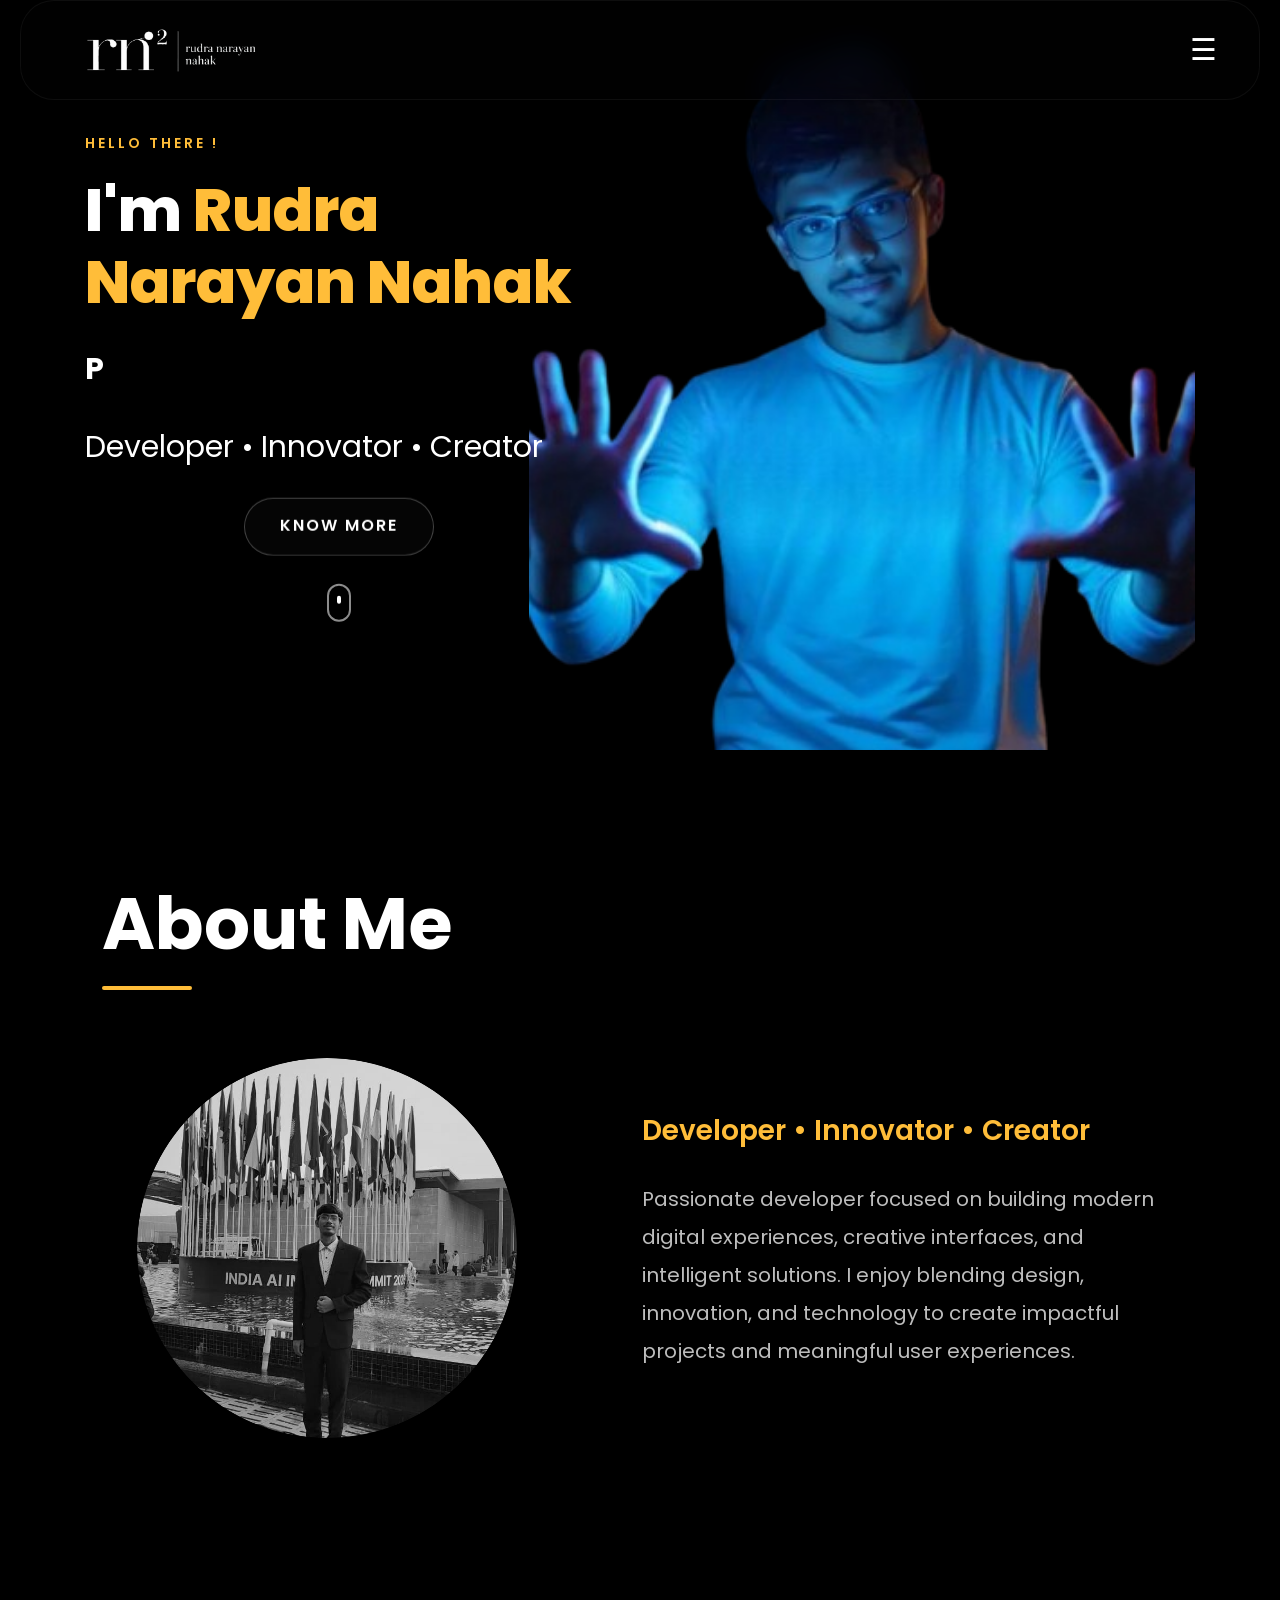
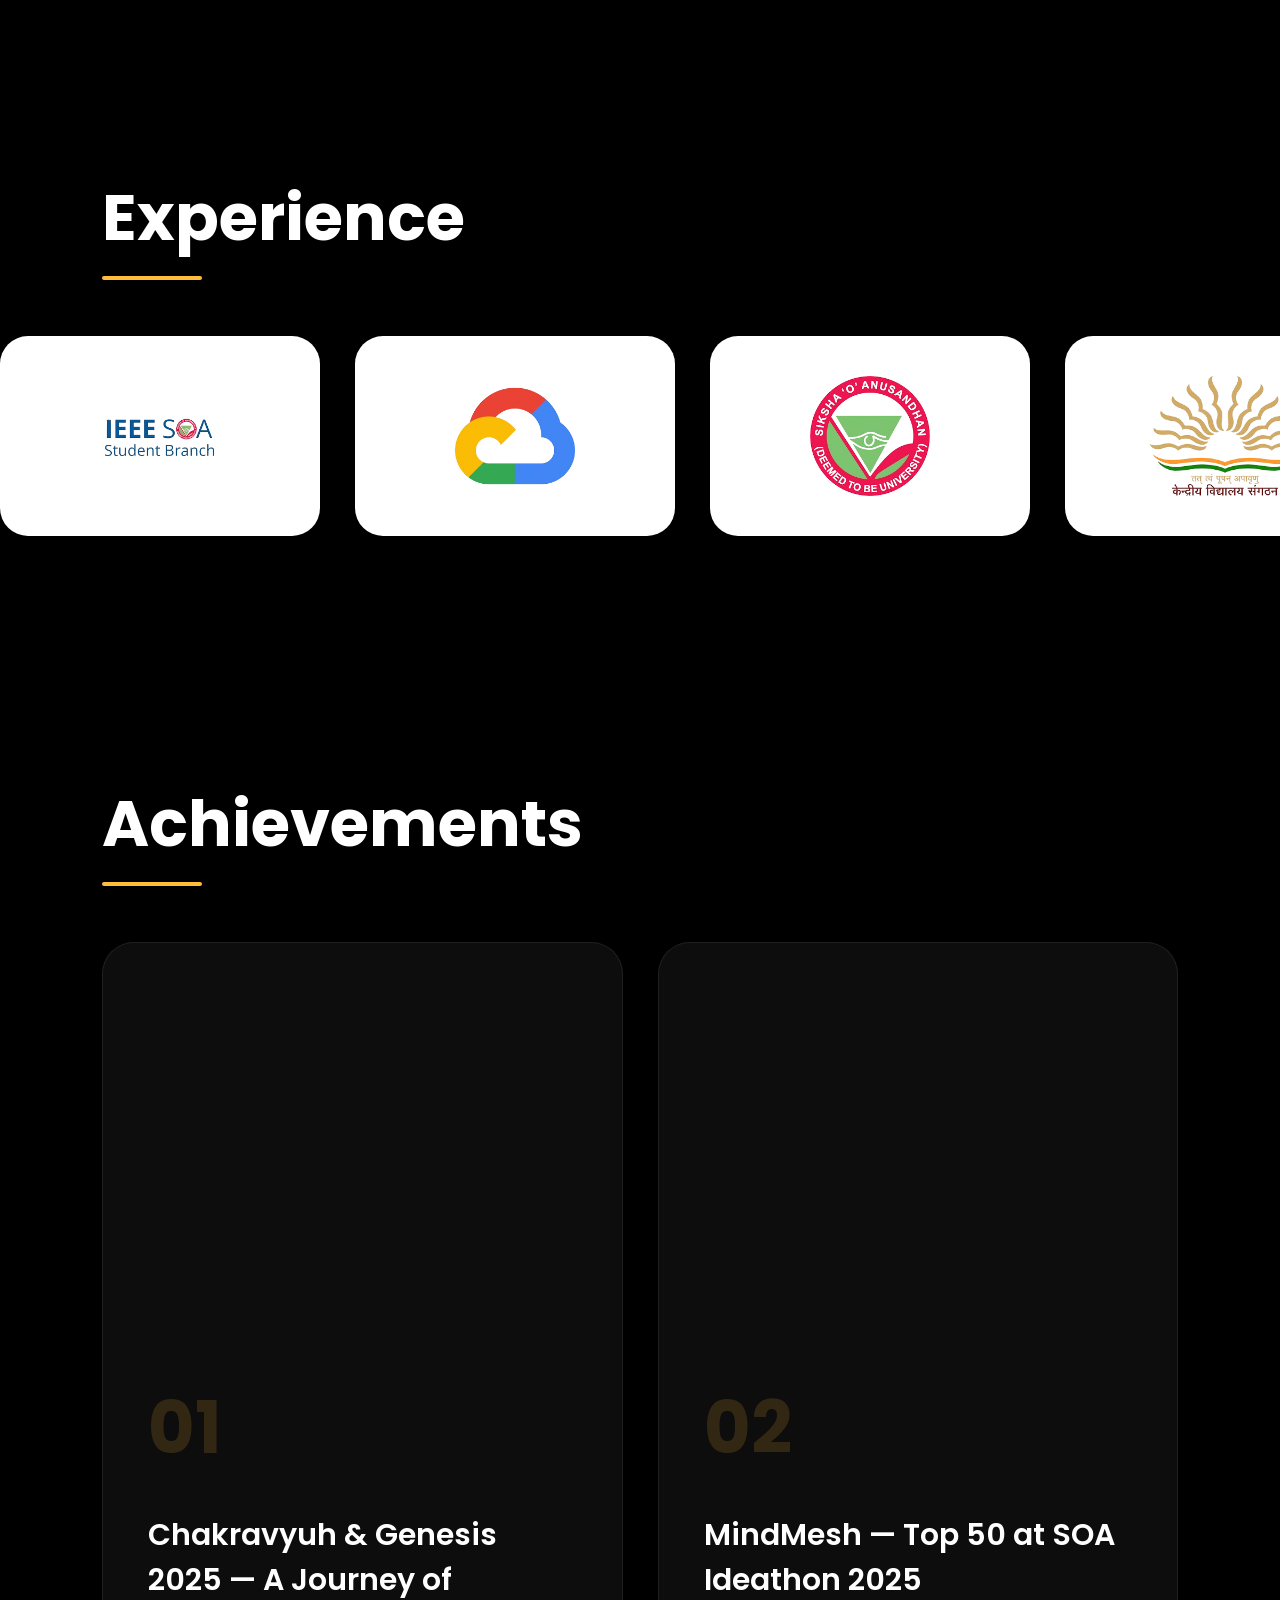
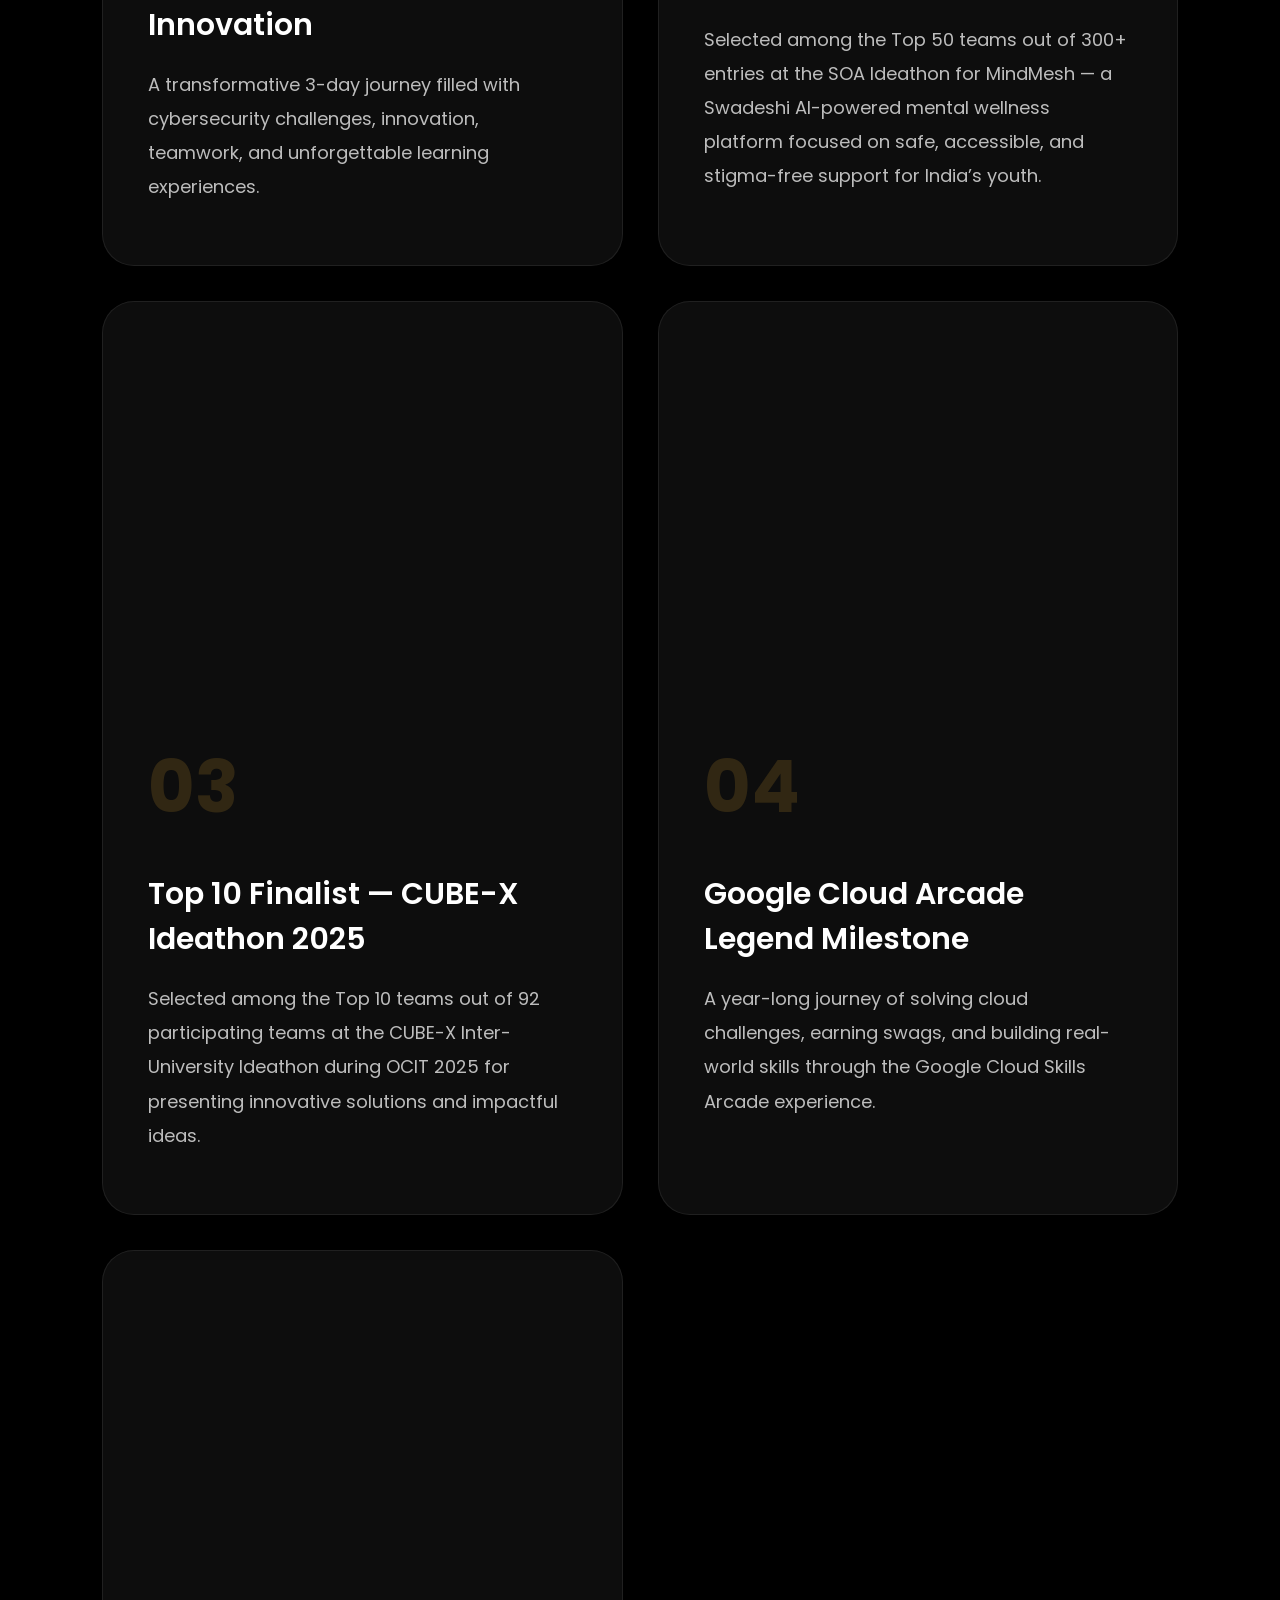
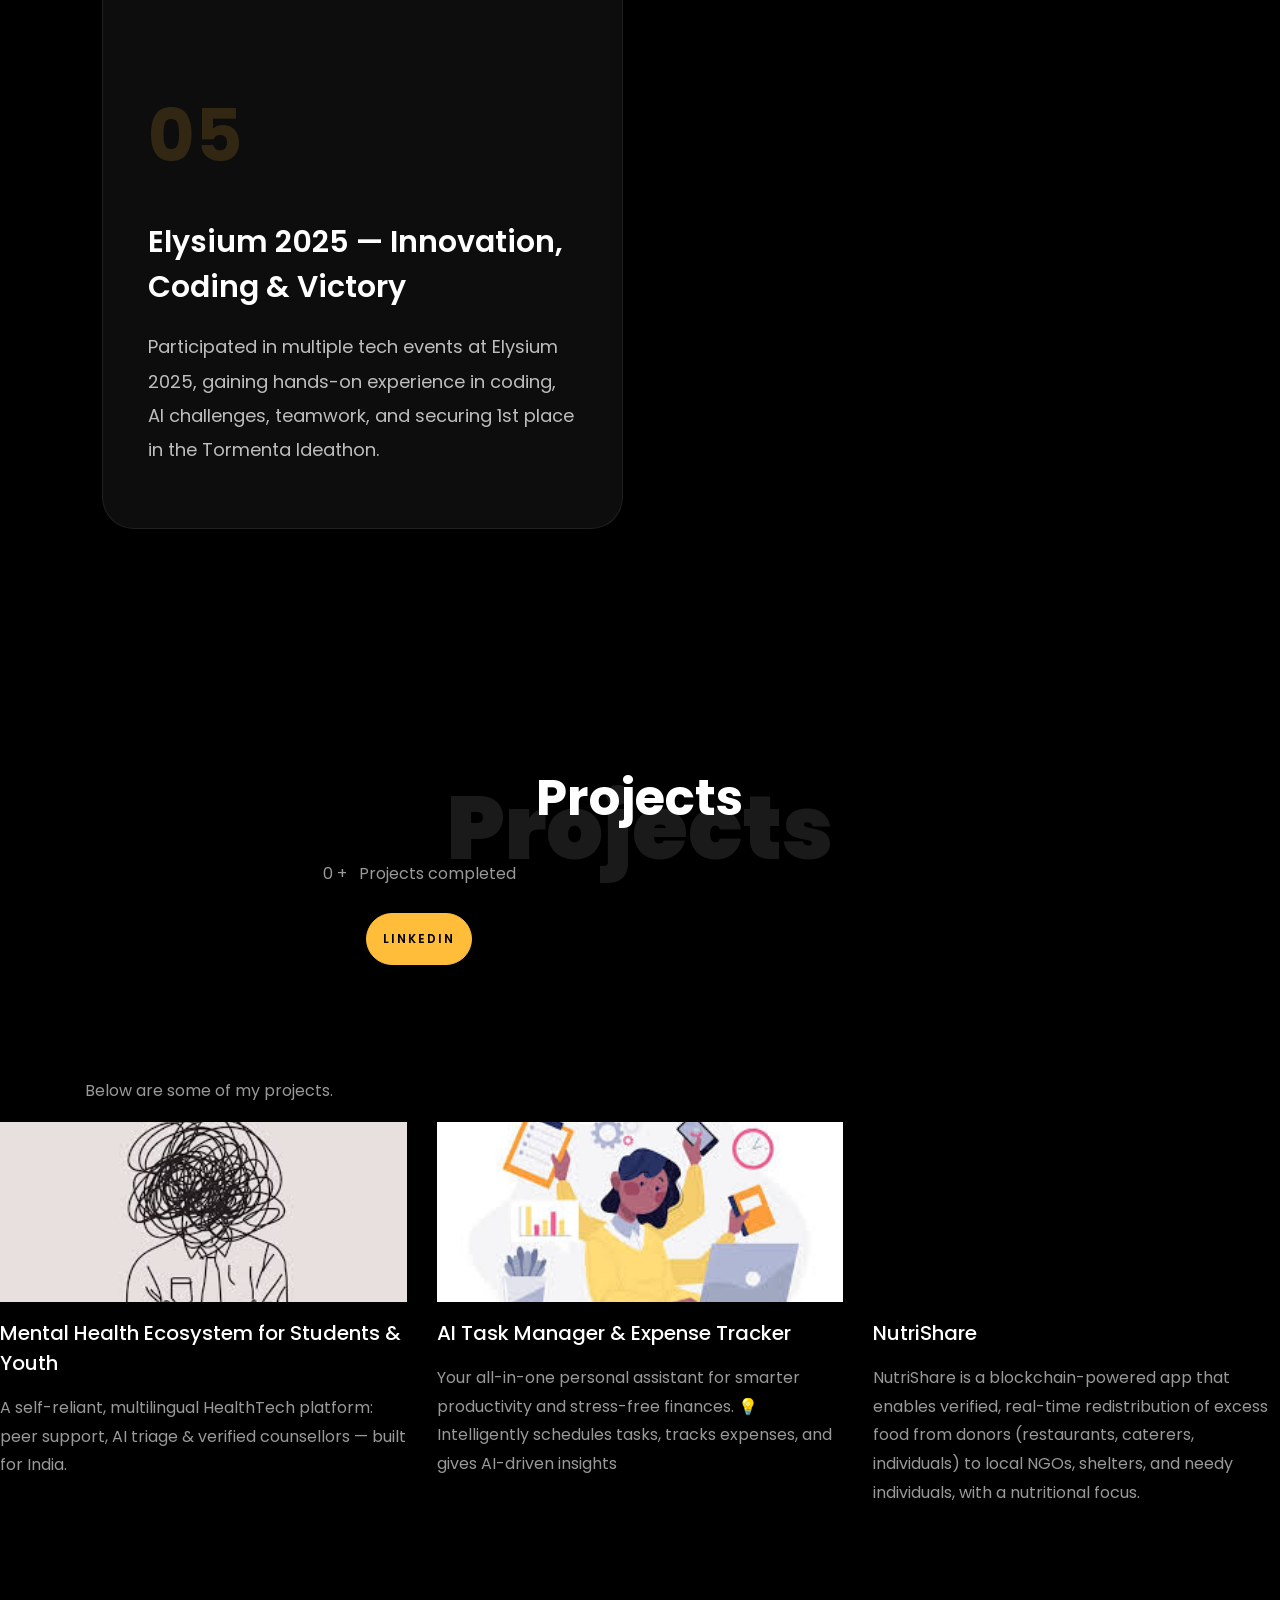
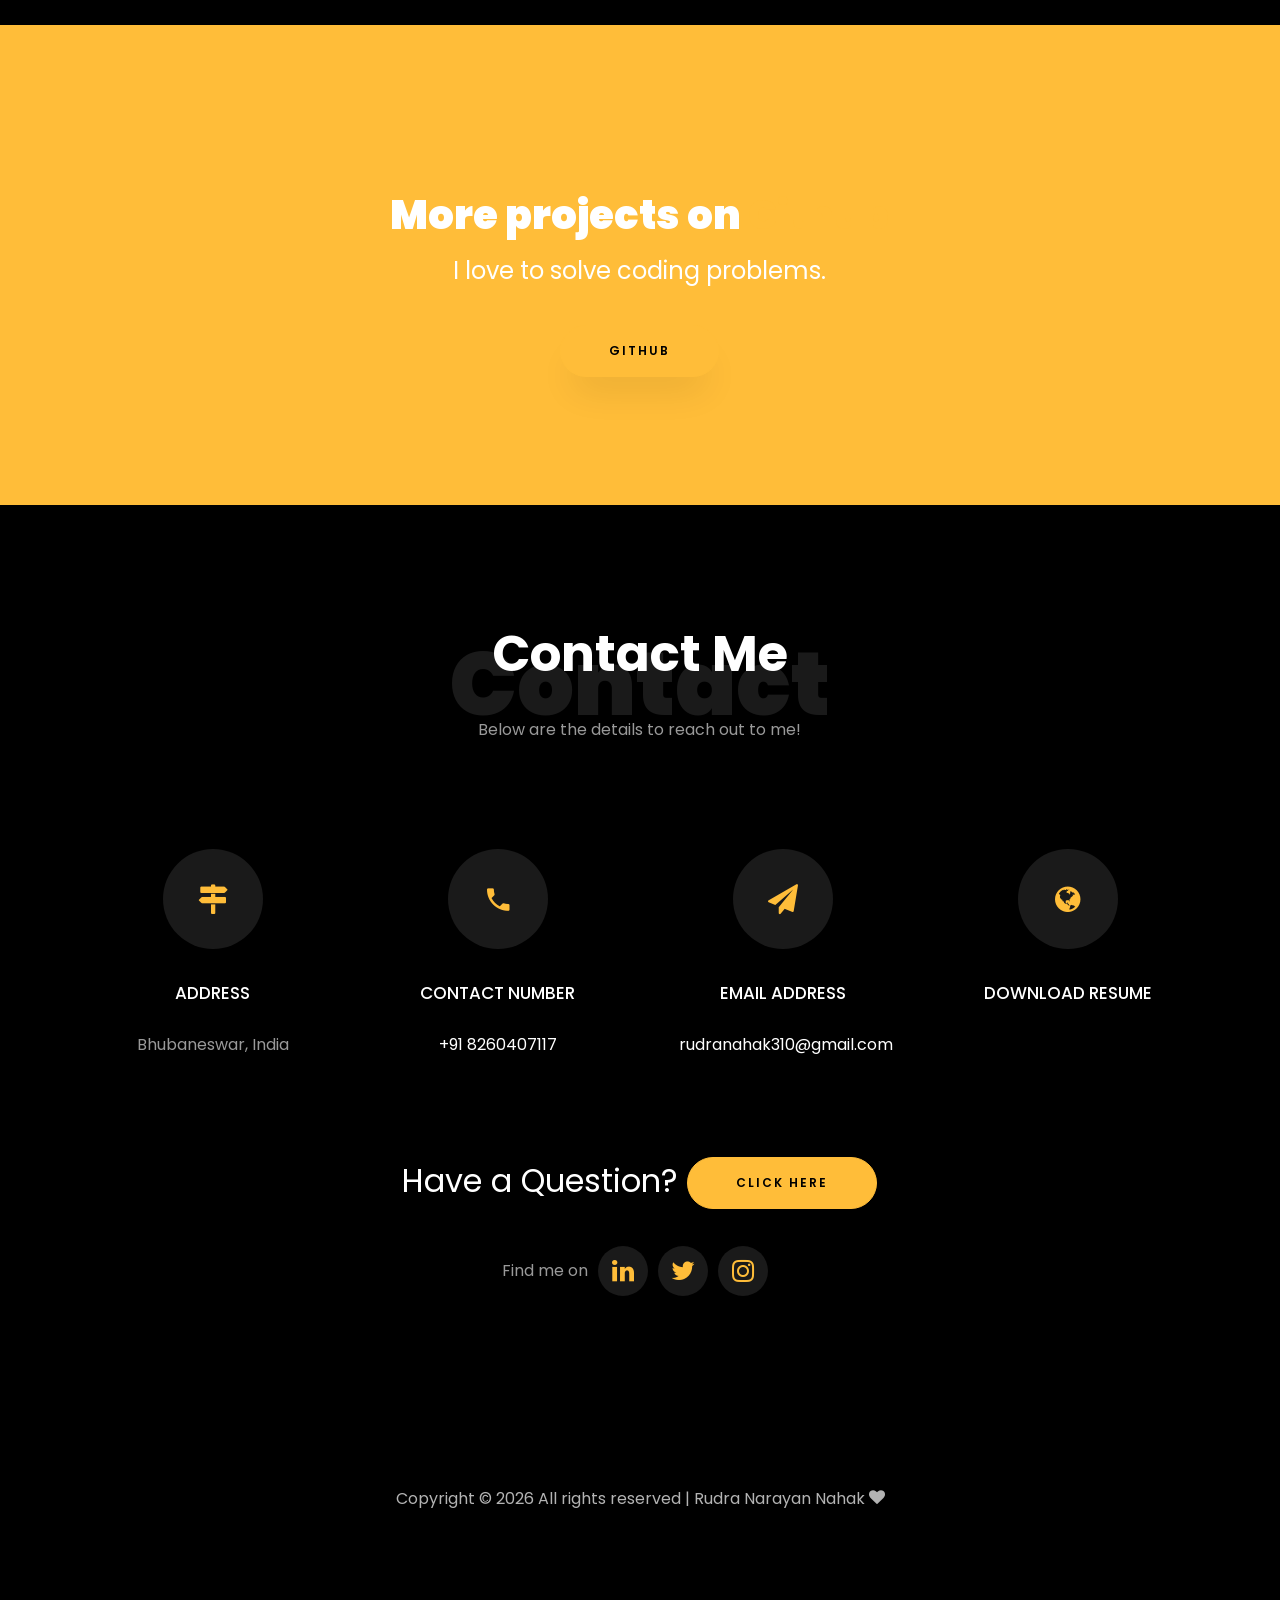
==== commit cc2981fc: "Updated portfolio design" ====
--- a/index.html
+++ b/index.html
@@ -26,15 +26,15 @@
     /*======================================
 //--//-->   ABOUT
 ======================================*/
-html{
-
-    scroll-behavior:smooth;
-}
-
-body{
-
-    overflow-x:hidden;
-}
+    html {
+
+      scroll-behavior: smooth;
+    }
+
+    body {
+
+      overflow-x: hidden;
+    }
 
     .about-mf .box-shadow-full {
       padding-top: 4rem;
@@ -346,61 +346,6 @@
 
     }
 
-    @media(max-width:768px) {
-
-      .fullscreen-menu {
-        position: fixed;
-        top: 0;
-        right: -100%;
-        width: 100%;
-        height: 100vh;
-        background: #000;
-        z-index: 10000;
-        transition: 0.5s ease;
-
-        display: flex;
-        align-items: center;
-        justify-content: space-between;
-
-        padding: 60px 80px;
-        overflow: hidden;
-      }
-
-      .menu-left {
-        width: 42%;
-        color: white;
-        padding-left: 0px;
-        display: flex;
-
-        flex-direction: column;
-
-        align-items: flex-start;
-      }
-
-      .menu-content {
-        width: 100%;
-        align-items: center;
-      }
-
-      .menu-content a {
-        font-size: 30px;
-      }
-
-      .menu-left h2 {
-        font-size: 44px;
-        font-weight: 700;
-        line-height: 1.2;
-        margin-bottom: 45px;
-        max-width: 520px;
-        color: white;
-        font-family: 'Poppins', sans-serif;
-      }
-
-      .menu-info p {
-        font-size: 18px;
-        width: 100%;
-      }
-    }
 
     .close-btn {
       position: absolute;
@@ -413,25 +358,6 @@
 
     /* MOBILE */
 
-    @media(max-width:768px) {
-
-      .custom-navbar {
-        padding: 20px;
-      }
-
-      .logo-img {
-        width: 155px;
-      }
-
-      .logo-text {
-        font-size: 18px;
-      }
-
-      .menu-content a {
-        font-size: 30px;
-      }
-
-    }
 
 
     .menu-info {
@@ -1205,161 +1131,252 @@
 
     }
 
-/* =========================
+    /* =========================
    HERO KNOW MORE BUTTON
 ========================= */
 
-.hero-scroll-wrapper{
-
-    margin-top:28px;
-
-    display:flex;
-
-    flex-direction:column;
-
-    align-items:center;
-
-    justify-content:center;
-}
-
-/* BUTTON */
-
-.know-more-btn{
-
-    width:190px;
-
-    height:58px;
-
-    border:1px solid rgba(255,255,255,0.25);
-
-    border-radius:50px;
-
-    display:flex;
-
-    align-items:center;
-
-    justify-content:center;
-
-    color:white;
-
-    font-size:16px;
-
-    letter-spacing:2px;
-
-    font-weight:600;
-
-    text-decoration:none;
-
-    font-family:'Poppins',sans-serif;
-
-    transition:all 0.45s cubic-bezier(0.22,1,0.36,1);
-
-    background:rgba(255,255,255,0.02);
-
-    backdrop-filter:blur(10px);
-}
-
-.know-more-btn:hover{
-
-    transform:translateY(-6px);
-
-    border-color:#ffbd39;
-
-    color:#ffbd39;
-
-    box-shadow:0 10px 35px rgba(255,189,57,0.18);
-}
-
-/* MOUSE ICON */
-
-.scroll-mouse{
-
-    width:24px;
-
-    height:38px;
-
-    border:2px solid rgba(255,255,255,0.55);
-
-    border-radius:25px;
-
-    margin-top:28px;
-
-    position:relative;
-}
-
-/* SCROLL DOT */
-
-.scroll-mouse::before{
-
-    content:"";
-
-    position:absolute;
-
-    top:10px;
-
-    left:50%;
-
-    width:4px;
-
-    height:8px;
-
-    background:white;
-
-    border-radius:20px;
-
-    transform:translateX(-50%);
-
-    animation:scrollAnim 1.6s infinite;
-}
-
-/* ANIMATION */
-
-@keyframes scrollAnim{
-
-    0%{
-        opacity:0;
-        top:10px;
-    }
-
-    30%{
-        opacity:1;
-    }
-
-    100%{
-        opacity:0;
-        top:28px;
-    }
-}
-
-/* MOBILE */
-
-@media(max-width:768px){
-
-    .hero-scroll-wrapper{
-
-        margin-top:28px;
-    }
-
-    .know-more-btn{
-
-        width:220px;
-
-        height:68px;
-
-        font-size:18px;
-
-        letter-spacing:2px;
-    }
-
-    .scroll-mouse{
-
-        width:28px;
-
-        height:46px;
-
-        margin-top:40px;
-    }
-}
+    .hero-scroll-wrapper {
+
+      margin-top: 28px;
+
+      display: flex;
+
+      flex-direction: column;
+
+      align-items: center;
+
+      justify-content: center;
+    }
+
+    /* BUTTON */
+
+    .know-more-btn {
+
+      width: 190px;
+
+      height: 58px;
+
+      border: 1px solid rgba(255, 255, 255, 0.25);
+
+      border-radius: 50px;
+
+      display: flex;
+
+      align-items: center;
+
+      justify-content: center;
+
+      color: white;
+
+      font-size: 16px;
+
+      letter-spacing: 2px;
+
+      font-weight: 600;
+
+      text-decoration: none;
+
+      font-family: 'Poppins', sans-serif;
+
+      transition: all 0.45s cubic-bezier(0.22, 1, 0.36, 1);
+
+      background: rgba(255, 255, 255, 0.02);
+
+      backdrop-filter: blur(10px);
+    }
+
+    .know-more-btn:hover {
+
+      transform: translateY(-6px);
+
+      border-color: #ffbd39;
+
+      color: #ffbd39;
+
+      box-shadow: 0 10px 35px rgba(255, 189, 57, 0.18);
+    }
+
+    /* MOUSE ICON */
+
+    .scroll-mouse {
+
+      width: 24px;
+
+      height: 38px;
+
+      border: 2px solid rgba(255, 255, 255, 0.55);
+
+      border-radius: 25px;
+
+      margin-top: 28px;
+
+      position: relative;
+    }
+
+    /* SCROLL DOT */
+
+    .scroll-mouse::before {
+
+      content: "";
+
+      position: absolute;
+
+      top: 10px;
+
+      left: 50%;
+
+      width: 4px;
+
+      height: 8px;
+
+      background: white;
+
+      border-radius: 20px;
+
+      transform: translateX(-50%);
+
+      animation: scrollAnim 1.6s infinite;
+    }
+
+    /* ANIMATION */
+
+    @keyframes scrollAnim {
+
+      0% {
+        opacity: 0;
+        top: 10px;
+      }
+
+      30% {
+        opacity: 1;
+      }
+
+      100% {
+        opacity: 0;
+        top: 28px;
+      }
+    }
+
+    /* MOBILE */
+
+    @media(max-width:768px) {
+
+      .hero-scroll-wrapper {
+
+        margin-top: 28px;
+      }
+
+      .know-more-btn {
+
+        width: 220px;
+
+        height: 68px;
+
+        font-size: 18px;
+
+        letter-spacing: 2px;
+      }
+
+      .scroll-mouse {
+
+        width: 28px;
+
+        height: 46px;
+
+        margin-top: 40px;
+      }
+    }
+
+
+    /* =========================
+   MOBILE MENU FIX
+========================= */
+
+    @media(max-width:768px) {
+
+      .fullscreen-menu {
+
+        flex-direction: column;
+
+        justify-content: flex-start;
+
+        align-items: flex-start;
+
+        padding: 35px 28px;
+
+        overflow-y: auto;
+      }
+
+      .menu-left {
+
+        width: 100%;
+
+        margin-top: 20px;
+      }
+
+      .menu-profile {
+
+        width: 90px;
+
+        height: 90px;
+
+        margin-bottom: 20px;
+      }
+
+      .menu-left h2 {
+
+        font-size: 26px;
+
+        line-height: 1.15;
+
+        margin-bottom: 25px;
+
+        max-width: 100%;
+      }
+
+      .menu-info p {
+
+        font-size: 15px;
+
+        line-height: 1.7;
+      }
+
+      .menu-content {
+
+        width: 100%;
+
+        align-items: flex-start;
+
+        margin-top: 35px;
+
+        gap: 14px;
+
+        padding-right: 0;
+      }
+
+      .menu-content a {
+
+        font-size: 24px;
+
+        line-height: 1.1;
+      }
+
+      .close-btn {
+
+        top: 18px;
+
+        right: 22px;
+
+        font-size: 34px;
+      }
+
+      .social-icons {
+
+        margin-top: 22px;
+
+        gap: 10px;
+      }
+    
   </style>
 
 
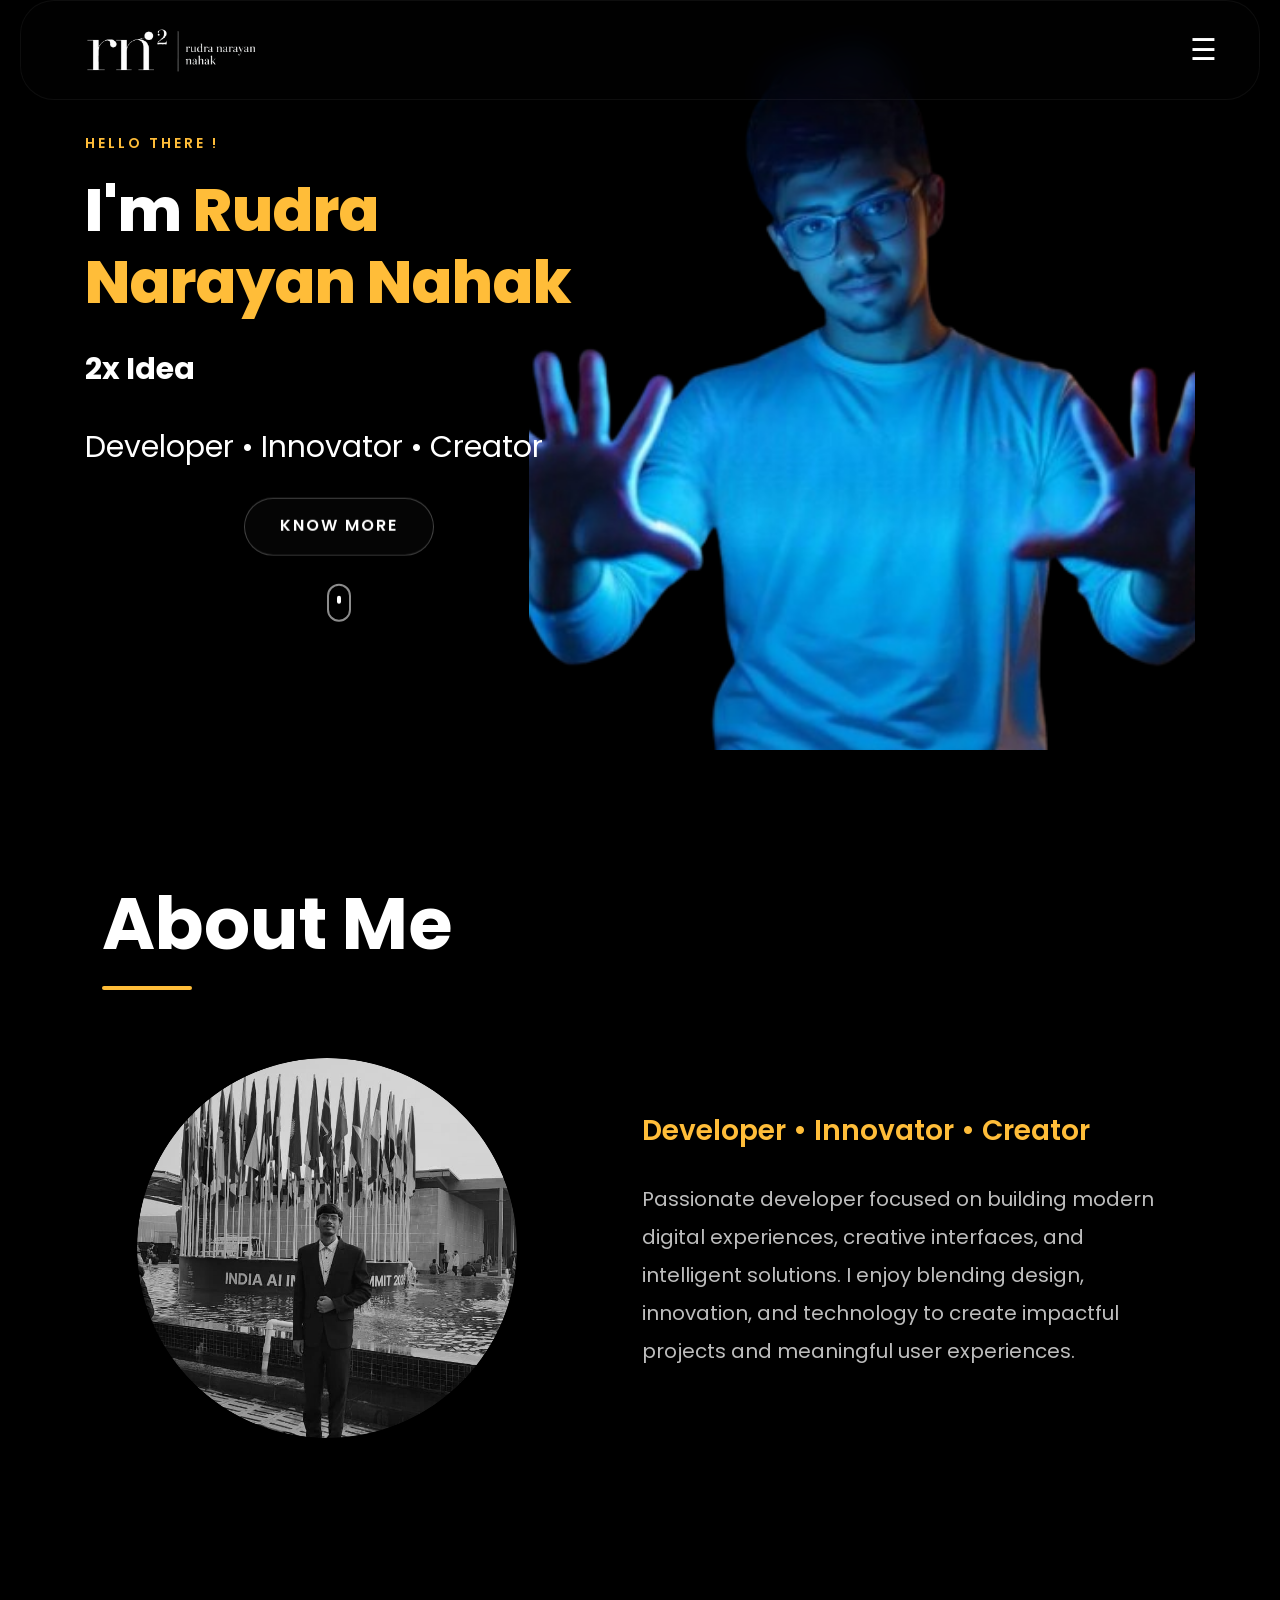
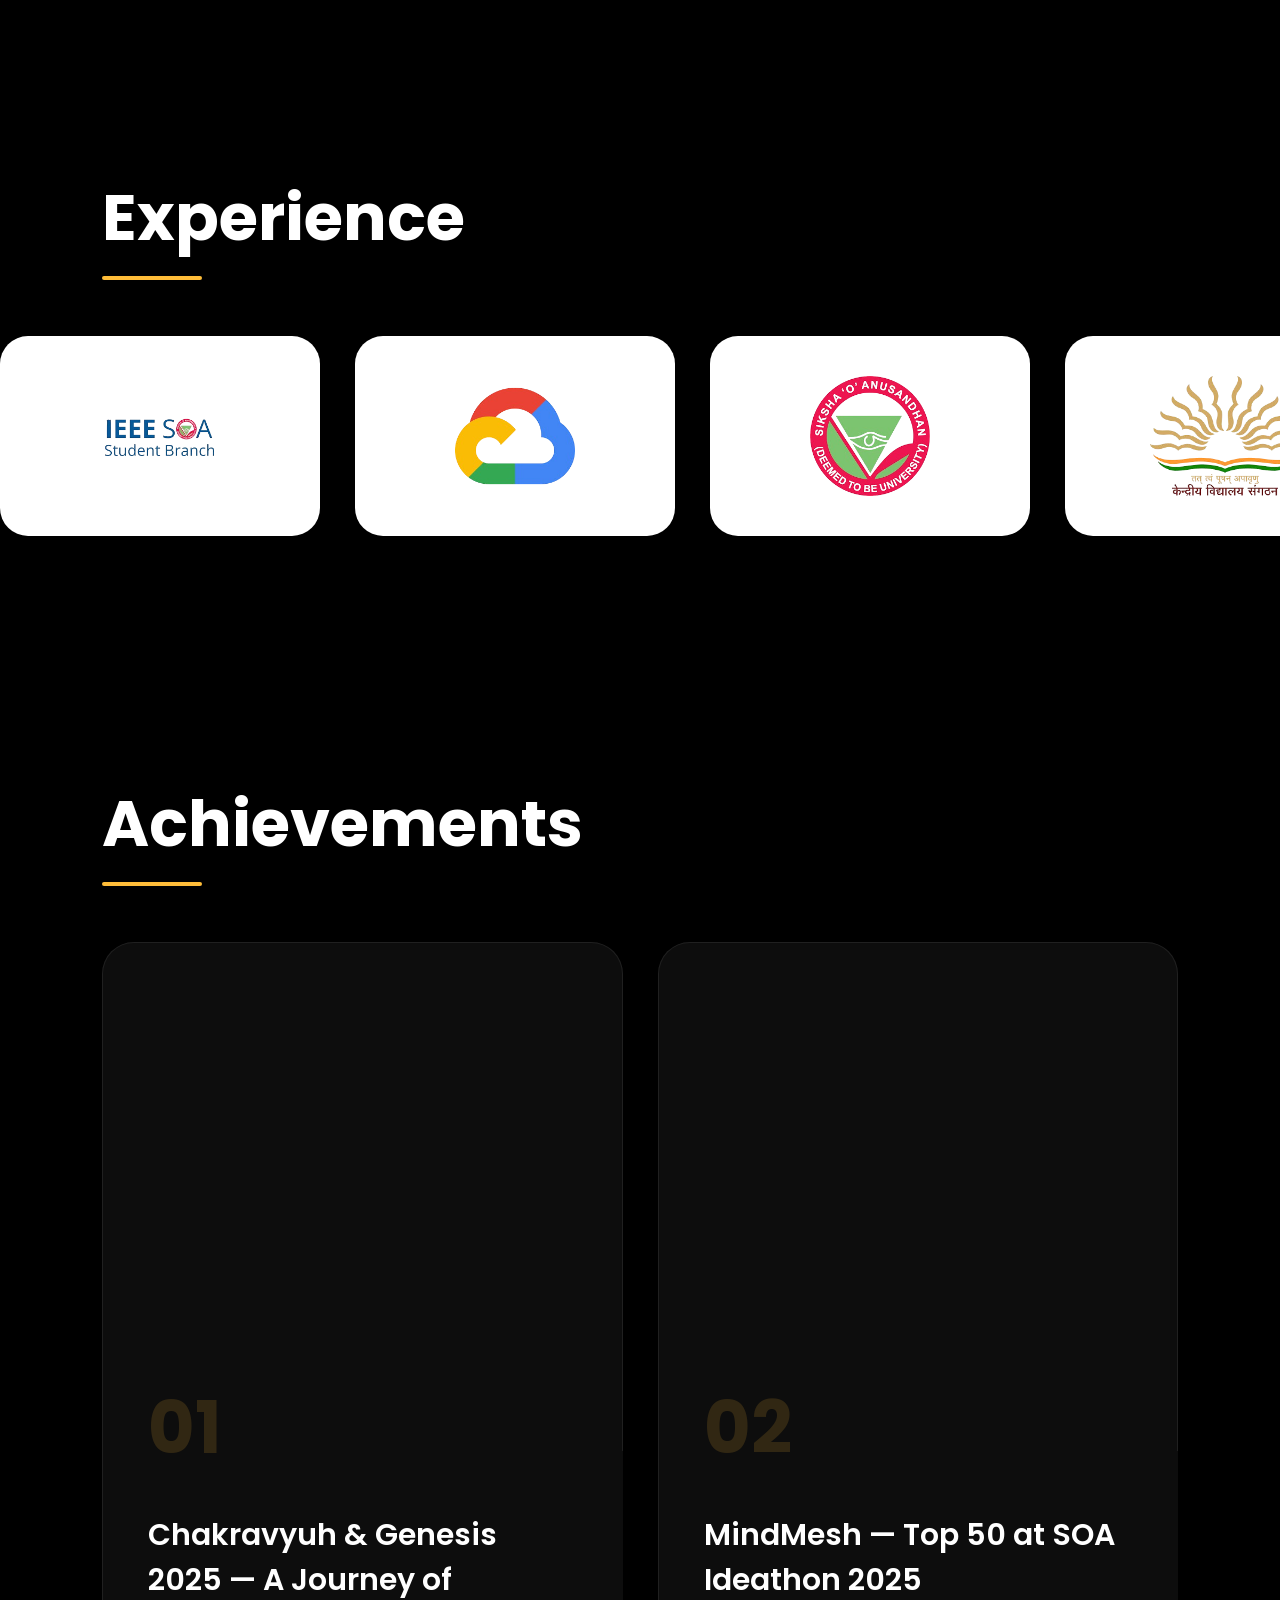
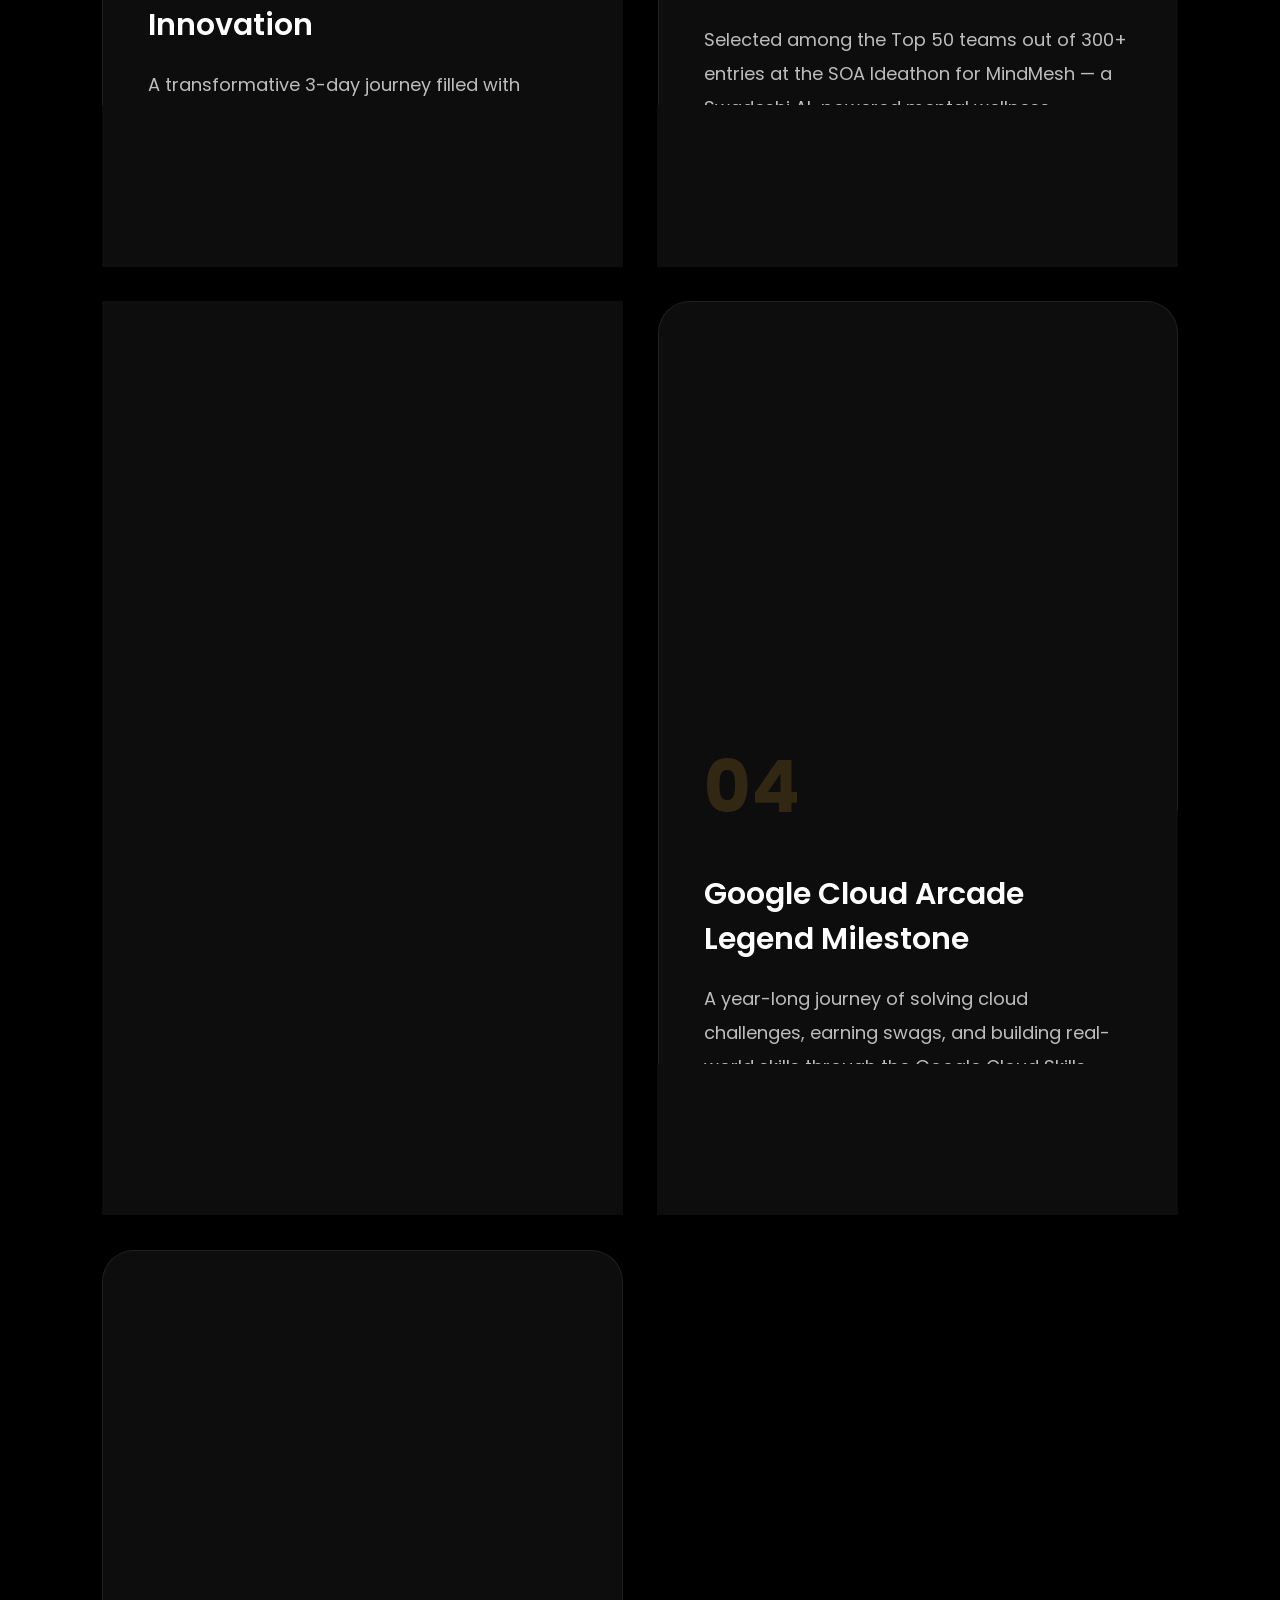
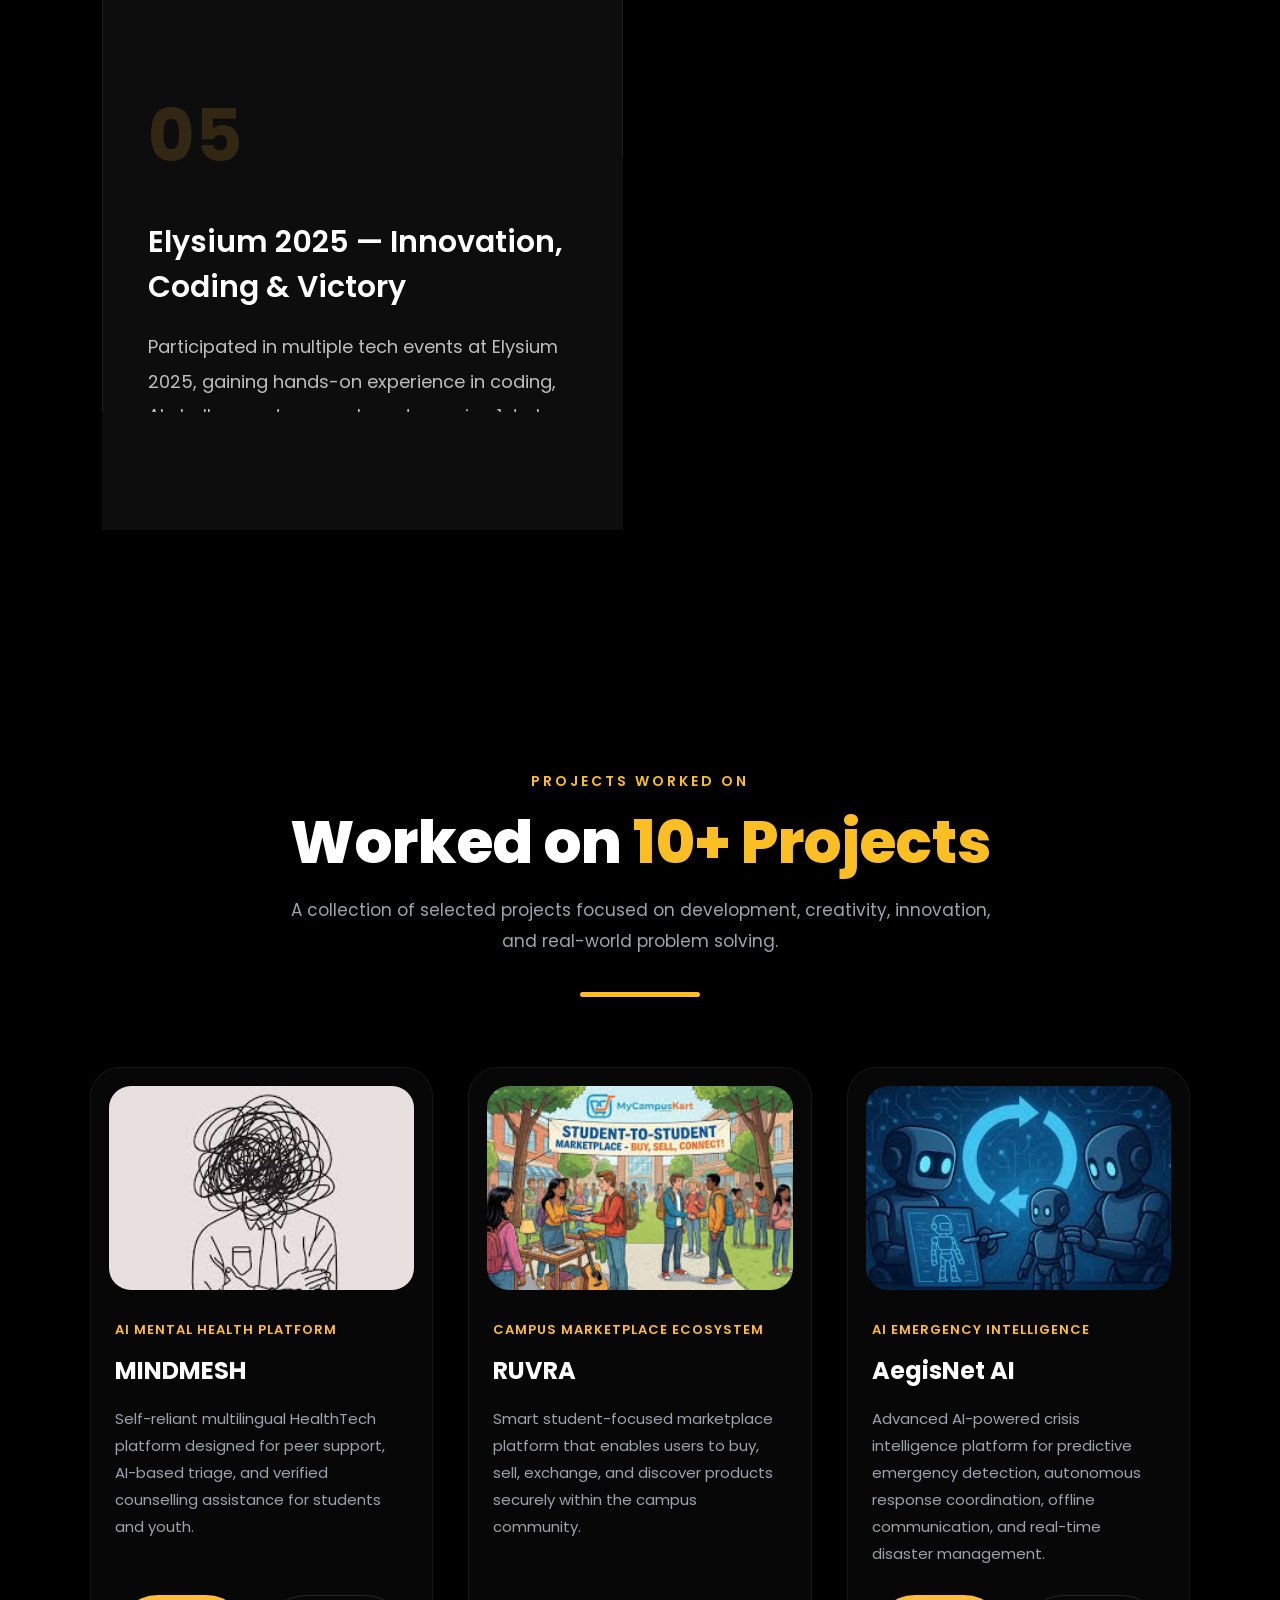
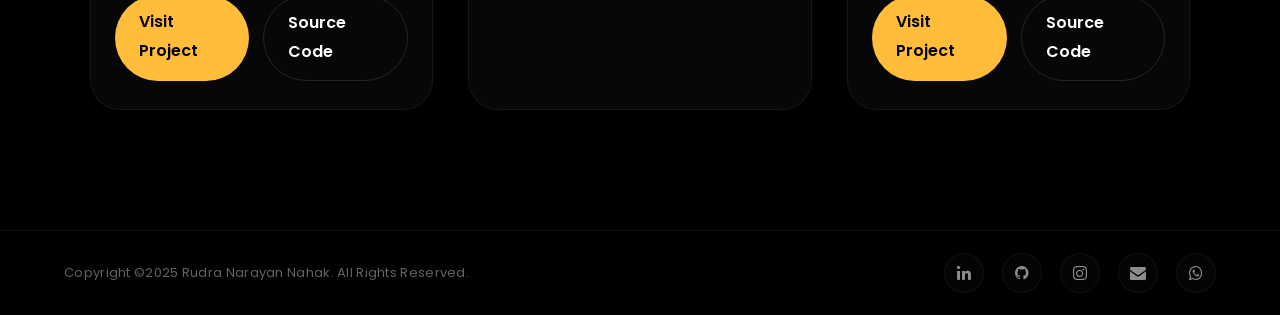
==== commit 2ca24217: "Front page update complete" ====
--- a/index.html
+++ b/index.html
@@ -1287,7 +1287,6 @@
       }
     }
 
-
     /* =========================
    MOBILE MENU FIX
 ========================= */
@@ -1376,7 +1375,369 @@
 
         gap: 10px;
       }
-    
+    }
+
+    /* =========================
+   PROJECTS SECTION
+========================= */
+
+    .projects-section {
+      width: 100%;
+      padding: 120px 7%;
+      background: #000;
+      color: white;
+    }
+
+    /* =========================
+   HEADING
+========================= */
+
+    .projects-heading {
+      text-align: center;
+      margin-bottom: 70px;
+    }
+
+    .projects-tag {
+      color: #fbbf24;
+      font-size: 14px;
+      letter-spacing: 3px;
+      text-transform: uppercase;
+      margin-bottom: 15px;
+      font-weight: 600;
+    }
+
+    .projects-heading h2 {
+      font-size: 60px;
+      font-weight: 800;
+      line-height: 1.1;
+      margin-bottom: 20px;
+    }
+
+    .projects-heading h2 span {
+      color: #fbbf24;
+    }
+
+    .projects-text {
+      max-width: 700px;
+      margin: auto;
+      color: #9ca3af;
+      line-height: 1.8;
+      font-size: 17px;
+    }
+
+    .projects-line {
+      width: 120px;
+      height: 5px;
+      background: #fbbf24;
+      margin: 35px auto 0;
+      border-radius: 20px;
+    }
+
+    /* =========================
+   PROJECTS GRID
+========================= */
+
+    .projects-container {
+      display: grid;
+      grid-template-columns: repeat(3, 1fr);
+      gap: 35px;
+      align-items: stretch;
+    }
+
+    /* =========================
+   PROJECT CARD
+========================= */
+
+    .project-card {
+
+      background: #070707;
+
+      border-radius: 30px;
+
+      overflow: hidden;
+
+      border: 1px solid rgba(255, 255, 255, 0.06);
+
+      transition: 0.45s ease;
+
+      display: flex;
+
+      flex-direction: column;
+
+      height: 100%;
+    }
+
+    .project-card:hover {
+
+      transform: translateY(-10px);
+
+      border-color: rgba(255, 189, 57, 0.25);
+
+      box-shadow:
+        0 20px 50px rgba(255, 189, 57, 0.08);
+    }
+
+    /* IMAGE */
+
+    .project-image {
+
+      width: 100%;
+
+      height: 240px;
+
+      overflow: hidden;
+
+      padding: 18px;
+    }
+
+    .project-image img {
+
+      width: 100%;
+
+      height: 100%;
+
+      object-fit: cover;
+
+      border-radius: 22px;
+
+      transition: 0.5s ease;
+    }
+
+    .project-card:hover img {
+
+      transform: scale(1.05);
+    }
+
+    /* CONTENT */
+
+    .project-content {
+
+      padding: 10px 24px 28px;
+
+      display: flex;
+
+      flex-direction: column;
+
+      flex-grow: 1;
+    }
+
+    /* SMALL TAG */
+
+    .project-tag {
+
+      color: #ffbd39;
+
+      font-size: 13px;
+
+      letter-spacing: 1px;
+
+      text-transform: uppercase;
+
+      font-weight: 600;
+
+      margin-bottom: 14px;
+    }
+
+    /* TITLE */
+
+    .project-content h3 {
+
+      font-size: 24px;
+
+      font-weight: 700;
+
+      line-height: 1.35;
+
+      color: white;
+
+      margin-bottom: 18px;
+    }
+
+    /* DESCRIPTION */
+
+    .project-content p {
+
+      color: #9ca3af;
+
+      line-height: 1.8;
+
+      font-size: 15px;
+
+      margin-bottom: 28px;
+    }
+
+    /* BUTTONS */
+
+    .project-buttons {
+
+      display: flex;
+
+      gap: 14px;
+
+      margin-top: auto;
+    }
+
+    /* VISIT BUTTON */
+
+    .visit-btn {
+
+      padding: 13px 24px;
+
+      background: #ffbd39;
+
+      color: black;
+
+      border-radius: 50px;
+
+      text-decoration: none;
+
+      font-weight: 600;
+
+      transition: 0.3s ease;
+    }
+
+    .visit-btn:hover {
+
+      transform: translateY(-3px);
+
+      background: white;
+    }
+
+    /* SOURCE CODE BUTTON */
+
+    .code-btn {
+
+      padding: 13px 24px;
+
+      border: 1px solid rgba(255, 255, 255, 0.12);
+
+      color: white;
+
+      border-radius: 50px;
+
+      text-decoration: none;
+
+      font-weight: 600;
+
+      transition: 0.3s ease;
+    }
+
+    .code-btn:hover {
+
+      border-color: #ffbd39;
+
+      color: #ffbd39;
+
+      transform: translateY(-3px);
+    }
+
+
+/* =========================
+   FOOTER
+========================= */
+
+.modern-footer{
+
+     width: 100%;
+
+    padding: 22px 5%;
+
+    border-top: 1px solid rgba(255,255,255,0.05);
+
+    display: flex;
+
+    justify-content: space-between;
+
+    align-items: center;
+
+    background: black;
+}
+
+/* LEFT */
+
+.footer-left{
+
+    color: rgba(255,255,255,0.38);
+
+    font-size: 13px;
+
+    font-weight: 400;
+
+    letter-spacing: 0.3px;
+
+    font-family: 'Poppins', sans-serif;f;
+}
+
+/* RIGHT */
+
+.footer-right{
+
+    display: flex;
+
+    align-items: center;
+
+    gap: 18px;
+}
+
+.footer-right a{
+
+    width: 40px;
+
+    height: 40px;
+
+    border-radius: 50%;
+
+    border: 1px solid rgba(255,255,255,0.05);
+
+    display: flex;
+
+    align-items: center;
+
+    justify-content: center;
+
+    color: rgba(255,255,255,0.55);
+
+    text-decoration: none;
+
+    font-size: 16px;
+
+    transition: 0.35s ease;
+
+    background: rgba(255,255,255,0.015);
+}
+
+.footer-right a:hover{
+
+    transform: translateY(-3px);
+
+    color: #ffbd39;
+
+    border-color: rgba(255,189,57,0.25);
+
+    background: rgba(255,189,57,0.05);
+}
+
+/* =========================
+   MOBILE
+========================= */
+
+@media(max-width:768px){
+
+    .modern-footer{
+
+        flex-direction: column;
+
+        gap: 25px;
+
+        text-align: center;
+    }
+
+    .footer-left{
+
+        line-height: 1.8;
+    }
+
+}
   </style>
 
 
@@ -1785,251 +2146,194 @@
     </div>
 
   </section>
-
-
-
-  <section class="ftco-section" id="project-section">
-    <div class="container">
-      <div class="row justify-content-center mb-5 pb-5">
-        <div class="col-md-7 heading-section text-center ftco-animate">
-          <h1 class="big big-2">Projects</h1>
-          <h2 class="mb-4">Projects</h2>
-          <div class="counter-wrap ftco-animate d-flex mt-md-3">
-            <div class="text">
-              <p class="mb-4">
-                <span class="number" data-number="30">0</span> <span>+</span>
-                <span>&nbsp; Projects completed</span>
-              </p>
-              <p><a href="https://www.linkedin.com/in/rishabhnmishra/" class="btn btn-primary py-3 px-3">LinkedIn</a>
-              </p>
-            </div>
+  <section class="projects-section" id="projects">
+
+    <!-- Heading -->
+    <div class="projects-heading">
+
+      <p class="projects-tag">
+        PROJECTS WORKED ON
+      </p>
+
+      <h2>
+        Worked on <span>10+ Projects</span>
+      </h2>
+
+      <p class="projects-text">
+        A collection of selected projects focused on development,
+        creativity, innovation, and real-world problem solving.
+      </p>
+
+      <div class="projects-line"></div>
+
+    </div>
+    <!-- Projects Container -->
+    <div class="projects-container">
+
+      <!-- PROJECT 1 -->
+      <div class="project-card">
+
+        <!-- IMAGE -->
+        <div class="project-image">
+          <img src="images/proj_1.jpeg" alt="">
+        </div>
+
+        <!-- CONTENT -->
+        <div class="project-content">
+
+          <!-- SMALL TAG -->
+          <span class="project-tag">
+            AI Mental Health Platform
+          </span>
+
+          <!-- TITLE -->
+          <h3>
+            MINDMESH
+          </h3>
+
+          <!-- DESCRIPTION -->
+          <p>
+            Self-reliant multilingual HealthTech platform designed for
+            peer support, AI-based triage, and verified counselling
+            assistance for students and youth.
+          </p>
+
+          <!-- BUTTONS -->
+          <div class="project-buttons">
+
+            <a href="https://rudranarayann06.github.io/mindmesh/" class="visit-btn">
+              Visit Project
+            </a>
+
+            <a href="https://github.com/rudranarayann06/mindmesh/" class="code-btn">
+              Source Code
+            </a>
+
           </div>
-        </div>
+
+        </div>
+
       </div>
-      <p>Below are some of my projects.</p>
-    </div>
-    </div>
-    <div class="row d-flex">
-      <div class="col-md-4 d-flex ftco-animate">
-        <div class="blog-entry justify-content-end">
-          <a href="https://rudranarayann06.github.io/sih_ps25131/" class="block-20 zoom-effect"
-            style="background-image: url('images/proj_1.jpeg');">
-          </a>
-          <div class="text mt-3 float-right d-block">
-
-            <h3 class="heading"><a href="https://rudranarayann06.github.io/sih_ps25131/">Mental Health Ecosystem for
-                Students & Youth</a></h3>
-            <p>A self-reliant, multilingual HealthTech platform: peer support, AI triage & verified counsellors —
-              built for India.</p>
+
+      <!-- PROJECT 2 -->
+      <div class="project-card">
+
+        <!-- IMAGE -->
+        <div class="project-image">
+          <img src="images/Proj_2.jfif" alt="">
+        </div>
+
+        <!-- CONTENT -->
+        <div class="project-content">
+
+          <!-- SMALL TAG -->
+          <span class="project-tag">
+            Campus Marketplace Ecosystem
+          </span>
+
+          <!-- TITLE -->
+          <h3>
+            RUVRA
+          </h3>
+
+          <!-- DESCRIPTION -->
+          <p>
+            Smart student-focused marketplace platform that enables users
+            to buy, sell, exchange, and discover products securely within
+            the campus community.
+          </p>
+
+        </div>
+
+      </div>
+
+      <div class="project-card">
+
+        <!-- IMAGE -->
+        <div class="project-image">
+          <img src="images/Proj_3.jfif" alt="">
+        </div>
+
+        <!-- CONTENT -->
+        <div class="project-content">
+          <!-- SMALL TAG -->
+          <span class="project-tag">
+            AI Emergency Intelligence
+          </span>
+
+          <!-- TITLE -->
+          <h3>
+            AegisNet AI
+          </h3>
+
+          <!-- DESCRIPTION -->
+          <p>
+            Advanced AI-powered crisis intelligence platform for predictive
+            emergency detection, autonomous response coordination,
+            offline communication, and real-time disaster management.
+          </p>
+
+          <!-- BUTTONS -->
+          <div class="project-buttons">
+
+            <a href="https://aegisnet-ai.web.app/" class="visit-btn">
+              Visit Project
+            </a>
+
+            <a href="https://github.com/rudranarayann06/aegisnet-server" class="code-btn">
+              Source Code
+            </a>
+
           </div>
-        </div>
-      </div>
-      <div class="col-md-4 d-flex ftco-animate">
-        <div class="blog-entry justify-content-end">
-          <a href="https://github.com/rudranarayann06/Task_Manager_HackOdisha" class="block-20 zoom-effect"
-            style="background-image: url('images/proj_2.jpeg');">
-          </a>
-          <div class="text mt-3 float-right d-block">
-
-            <h3 class="heading"><a href="https://github.com/rudranarayann06/Task_Manager_HackOdisha">AI Task Manager &
-                Expense Tracker</a></h3>
-            <p>Your all-in-one personal assistant for smarter productivity and stress-free finances. 💡 Intelligently
-              schedules tasks, tracks expenses, and gives AI-driven insights</p>
-          </div>
-        </div>
-      </div>
-      <div class="col-md-4 d-flex ftco-animate">
-        <div class="blog-entry">
-          <a href="https://github.com/rudranarayann06/nutrishare-byteverse2.0" class="block-20 zoom-effect"
-            style="background-image: url('images/proj_3.jpg');">
-          </a>
-          <div class="text mt-3 float-right d-block">
-
-            <h3 class="heading"><a href="https://github.com/rudranarayann06/nutrishare-byteverse2.0">NutriShare</a>
-            </h3>
-            <p>NutriShare is a blockchain-powered app that enables verified, real-time redistribution of excess food
-              from donors (restaurants, caterers, individuals) to local NGOs, shelters, and needy individuals, with a
-              nutritional focus.</p>
-          </div>
-        </div>
+
+        </div>
+
       </div>
     </div>
-    <br>
-    <!-- added justify-content-center to center align the last two projects -->
-    <!-- <div class="row d-flex justify-content-center">  
-			<div class="col-md-4 d-flex ftco-animate">
-				<div class="blog-entry justify-content-end">
-				<a href="https://github.com/rishabhnmishra/sales_forecasting/tree/main" class="block-20 zoom-effect" style="background-image: url('images/proj_4.jpg');">
-				</a>
-				<div class="text mt-3 float-right d-block">
-  
-				  <h3 class="heading"><a href="https://github.com/rishabhnmishra/sales_forecasting/tree/main">Sales Forecast- Time Series Forecasting</a></h3>
-				  <p>Used multiple machine learning models to forecast sales (retail store) and performed time series analysis.</p>
-				</div>
-			  </div>
-			</div> 
-			 <div class="col-md-4 d-flex ftco-animate">
-				<div class="blog-entry justify-content-end">
-				<a href="https://github.com/rishabhnmishra/customer_segmentation/blob/main/Customer_Segmentation-final.ipynb" class="block-20 zoom-effect" style="background-image: url('images/proj_5.jpg');">
-				</a>
-				<div class="text mt-3 float-right d-block">
-  
-				  <h3 class="heading"><a href="https://github.com/rishabhnmishra/customer_segmentation/blob/main/Customer_Segmentation-final.ipynb">Customer Segmentation using clustering model</a></h3>
-				  <p>Developed a ML model to give various recommendations of financial products &amp; services on target customer groups.</p>
-				</div>
-			  </div>
-			</div>
-		 </div>
-	  </div> -->
+
   </section>
 
-  <!-- <section class="ftco-section ftco-no-pt ftco-no-pb ftco-counter img" id="section-counter">
-      <div class="container">
-		<div class="row d-md-flex align-items-center">
-          <div class="col-md d-flex justify-content-center counter-wrap ftco-animate">
-            <div class="block-18">
-              <div class="text">
-                <strong class="number" data-number="20">0</strong>
-                <span>Achievements</span>
-              </div>
-            </div>
-          </div>
-          <div class="col-md d-flex justify-content-center counter-wrap ftco-animate">
-            <div class="block-18">
-              <div class="text">
-                <strong class="number" data-number="30">0</strong>
-                <span>Projects</span>
-              </div>
-            </div>
-          </div>
-          <div class="col-md d-flex justify-content-center counter-wrap ftco-animate">
-            <div class="block-18">
-              <div class="text">
-                <strong class="number" data-number="1000">0</strong>
-                <span>Mentored Students</span>
-              </div>
-            </div>
-          </div>
-          <div class="col-md d-flex justify-content-center counter-wrap ftco-animate">
-            <div class="block-18">
-              <div class="text">
-                <strong class="number" data-number="500">0</strong>
-                <span>Cups of coffee</span>
-              </div>
-            </div>
-          </div>
-        </div>
-      </div>  -->
-
-  <div class="ftco-section ftco-hireme img margin-top" style="background-image: url(images/bg_1.jpg)">
-    <div class="container">
-      <div class="row justify-content-center">
-        <div class="col-md-7 ftco-animate text-center">
-          <h2>More projects on<span> Github </span> </h2>
-          <div class="heading">
-            <h4> I love to solve coding problems.</h4>
-            <br>
-            <p><a href="https://github.com/rudranarayann06" class="btn btn-primary py-3 px-5">GitHub</a></p>
-          </div>
-        </div>
-      </div>
+
+
+
+ <!-- FOOTER -->
+
+<footer class="modern-footer">
+
+    <!-- LEFT -->
+    <div class="footer-left">
+
+        Copyright ©2025 Rudra Narayan Nahak.
+        All Rights Reserved.
+
     </div>
-  </div>
-  </section>
-
-
-
-  <section class="ftco-section contact-section ftco-no-pb" id="contact-section">
-    <div class="container">
-      <div class="row justify-content-center mb-5 pb-3">
-        <div class="col-md-7 heading-section text-center ftco-animate">
-          <h1 class="big big-2">Contact</h1>
-          <h2 class="mb-4">Contact Me</h2>
-          <p>Below are the details to reach out to me!</p>
-        </div>
-      </div>
-
-      <div class="row d-flex contact-info mb-5">
-        <div class="col-md-6 col-lg-3 d-flex ftco-animate">
-          <div class="align-self-stretch box p-4 text-center">
-            <div class="icon d-flex align-items-center justify-content-center">
-              <span class="icon-map-signs"></span>
-            </div>
-            <h3 class="mb-4">Address</h3>
-            <p>Bhubaneswar, India</p>
-          </div>
-        </div>
-        <div class="col-md-6 col-lg-3 d-flex ftco-animate">
-          <div class="align-self-stretch box p-4 text-center">
-            <div class="icon d-flex align-items-center justify-content-center">
-              <span class="icon-phone2"></span>
-            </div>
-            <h3 class="mb-4">Contact Number</h3>
-            <p><a href="tel://0101010101">+91 8260407117</a></p>
-          </div>
-        </div>
-        <div class="col-md-6 col-lg-3 d-flex ftco-animate">
-          <div class="align-self-stretch box p-4 text-center">
-            <div class="icon d-flex align-items-center justify-content-center">
-              <span class="icon-paper-plane"></span>
-            </div>
-            <h3 class="mb-4">Email Address</h3>
-            <p><a href="mailto:info@yoursite.com">rudranahak310@gmail.com</a></p>
-          </div>
-        </div>
-        <div class="col-md-6 col-lg-3 d-flex ftco-animate">
-          <div class="align-self-stretch box p-4 text-center">
-            <div class="icon d-flex align-items-center justify-content-center">
-              <span class="icon-globe"></span>
-            </div>
-            <h3 class="mb-4">Download Resume</h3>
-            <p><a href="#"></a></p>
-          </div>
-        </div>
-
-        <div class="container">
-          <br>
-          <br>
-          <div class="row justify-content-center">
-            <div class="col-md-7 ftco-animate text-center">
-              <h2>Have a<span> Question? </span> <a href="https://forms.gle/8QhZgMhMLB3Uj9R37"
-                  class="btn btn-primary py-3 px-5">Click Here</a> </h2>
-            </div>
-          </div>
-          <br>
-          <ul class="ftco-footer-social list-unstyled d-flex justify-content-center align-items-center mb-0">
-            <li class="ftco-animate normal-txt">Find me on </li>
-            <!-- <li class="ftco-animate"><a href="https://www.youtube.com/@RishabhMishraOfficial"><span class="icon-youtube"></span></a></li> -->
-            <li class="ftco-animate"><a href="www.linkedin.com/in/rudranarayann"><span class="icon-linkedin"></span></a>
-            </li>
-            <li class="ftco-animate"><a href="https://x.com/rudranarayan_05"><span class="icon-twitter"></span></a></li>
-            <!-- <li class="ftco-animate"><a href="https://twitter.com/rishabhnmishra"><span class="icon-facebook"></span></a></li> -->
-            <li class="ftco-animate"><a href="https://www.instagram.com/_.r_u_.d._r_a._"><span
-                  class="icon-instagram"></span></a></li>
-          </ul>
-          <br>
-        </div>
-      </div>
-  </section>
-
-
-
-
-  <footer class="ftco-footer ftco-section">
-    <div class="container">
-      <div class="row">
-        <div class="col-md-12 text-center">
-
-          <p><!-- Link back to Colorlib can't be removed. Template is licensed under CC BY 3.0. -->
-            Copyright &copy;
-            <script>document.write(new Date().getFullYear());</script> All rights reserved | Rudra Narayan Nahak <i
-              class="icon-heart color-danger" aria-hidden="true"></i></a>
-            <!-- Link back to Colorlib can't be removed. Template is licensed under CC BY 3.0. -->
-          </p>
-        </div>
-      </div>
+
+    <!-- RIGHT -->
+    <div class="footer-right">
+
+        <a href="http://www.linkedin.com/in/rudranarayann">
+            <i class="icon-linkedin"></i>
+        </a>
+
+        <a href="https://github.com/rudranarayann06">
+            <i class="icon-github"></i>
+        </a>
+
+        <a href="https://www.instagram.com/_.rudra.narayann._">
+            <i class="icon-instagram"></i>
+        </a>
+
+        <a href="https://mail.google.com/mail/?view=cm&fs=1&to=rudranahak310@gmail.com">
+            <i class="icon-envelope"></i>
+        </a>
+
+        <a href="https://wa.me/918260407117">
+            <i class="icon-whatsapp"></i>
+        </a>
+
     </div>
-  </footer>
+
+</footer>
 
 
   <!-- loader -->
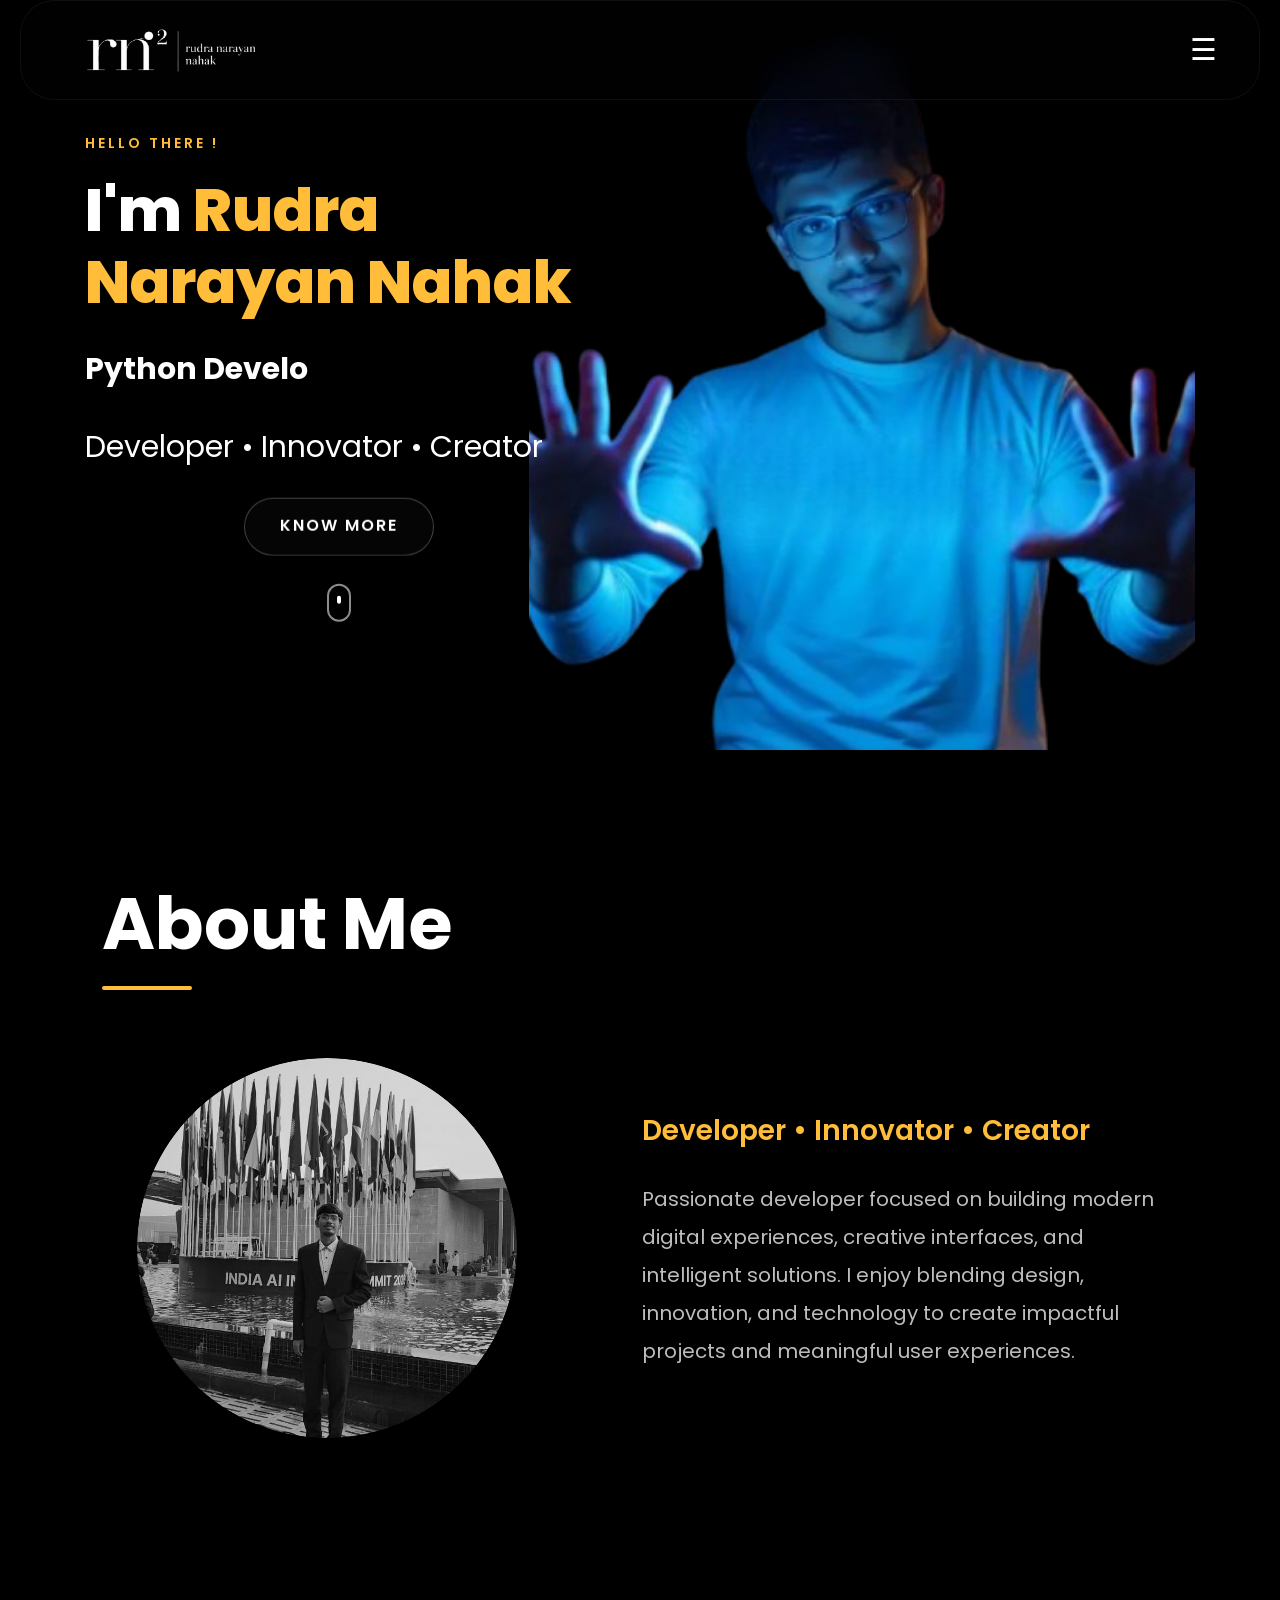
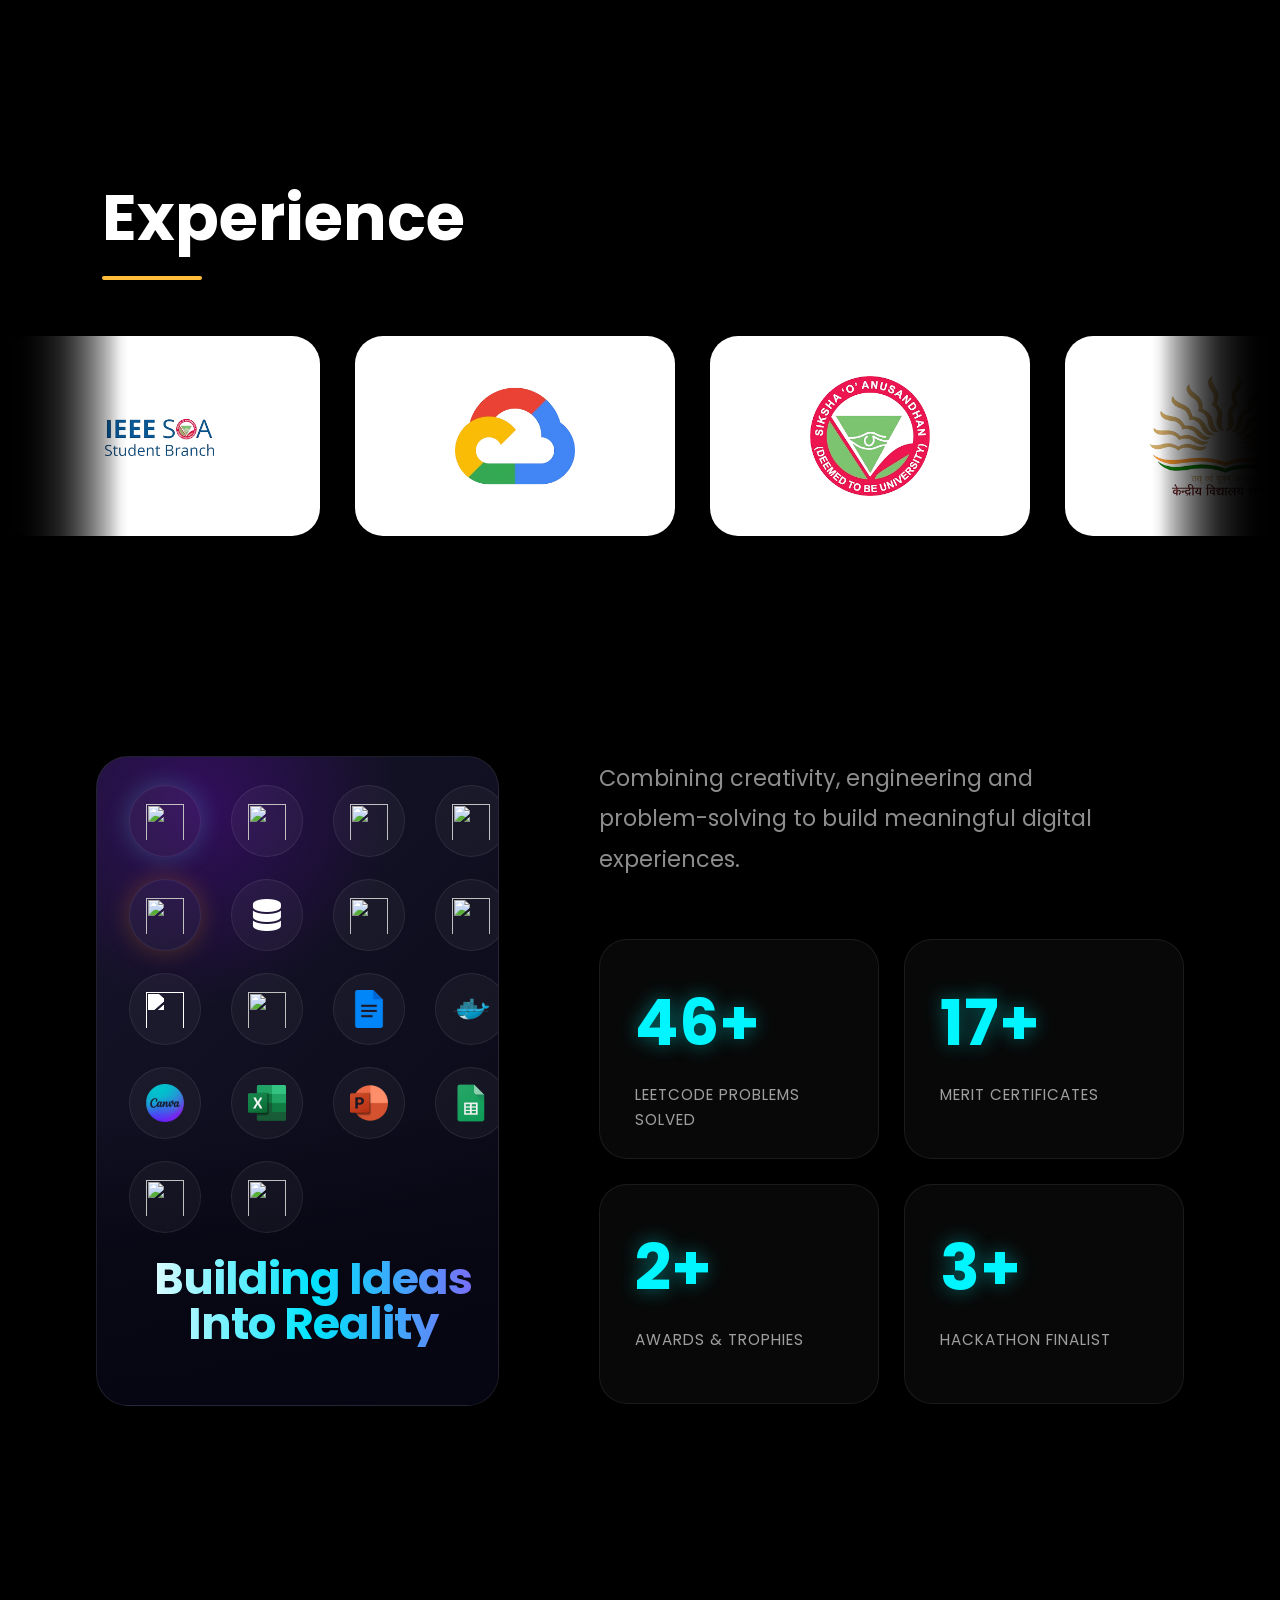
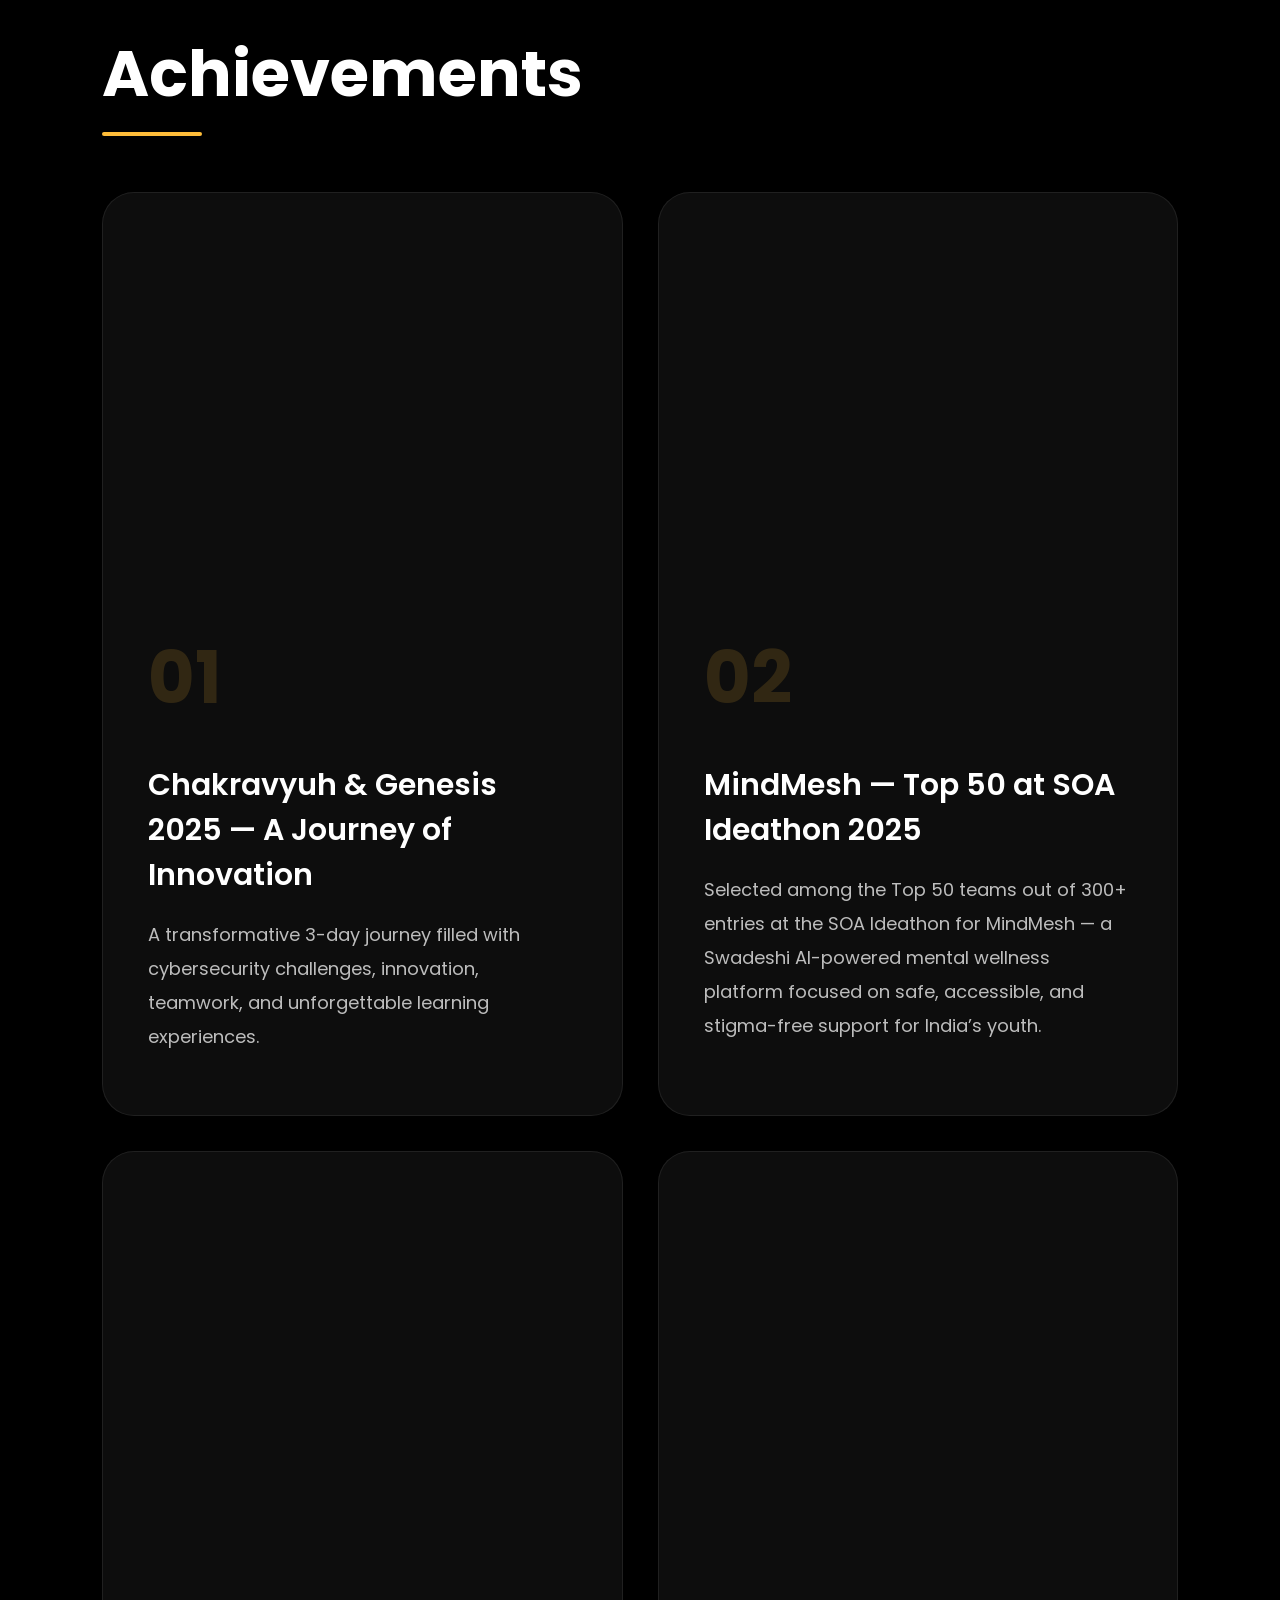
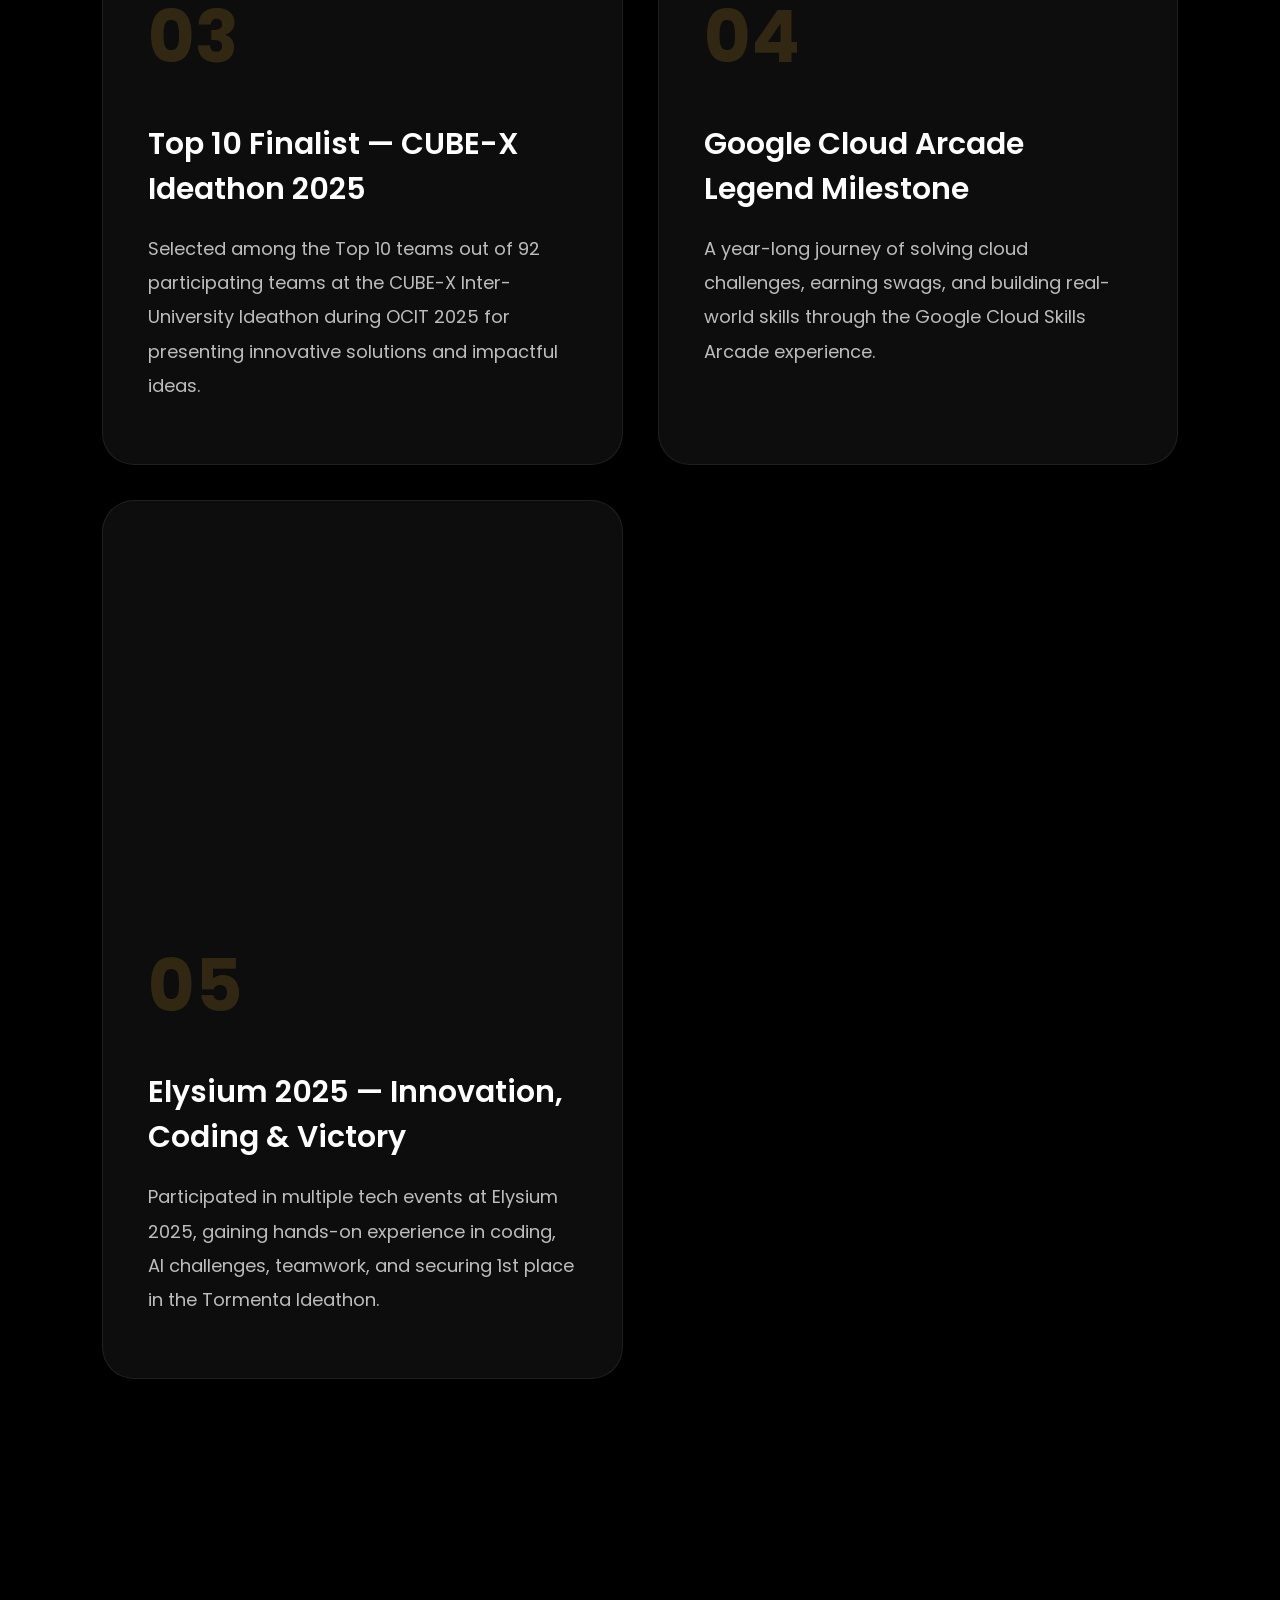
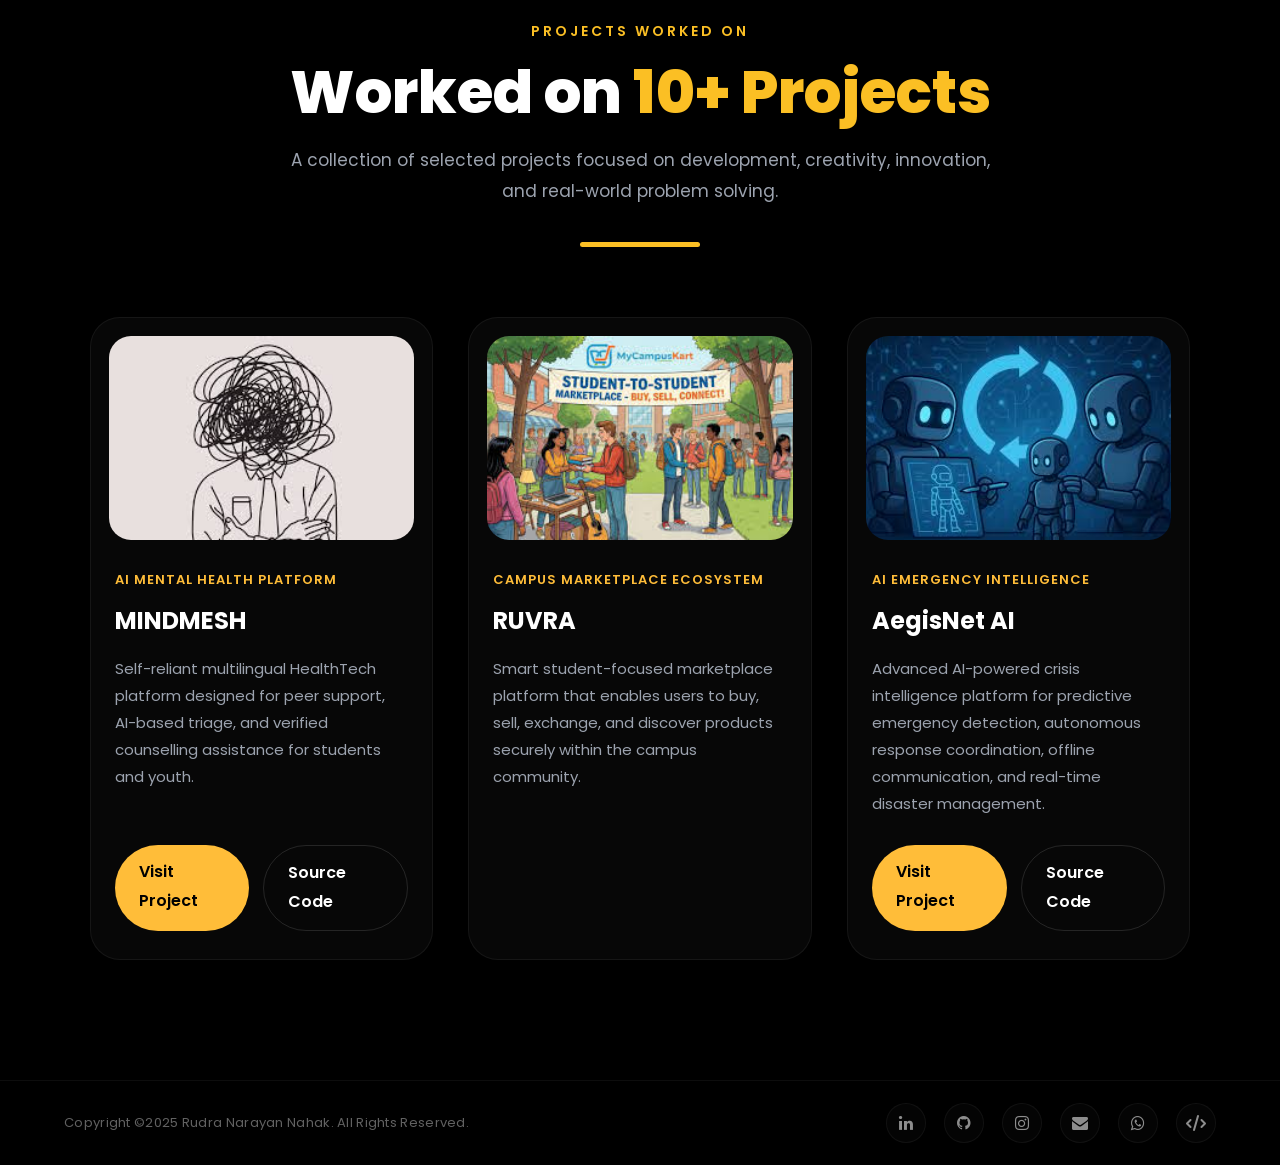
==== commit 8b29cef3: "Updated portfolio skills section and achievements" ====
--- a/index.html
+++ b/index.html
@@ -10,6 +10,7 @@
 
   <link rel="stylesheet" href="css/open-iconic-bootstrap.min.css">
   <link rel="stylesheet" href="css/animate.css">
+  <link rel="stylesheet" href="https://cdnjs.cloudflare.com/ajax/libs/font-awesome/6.5.1/css/all.min.css">
 
   <link rel="stylesheet" href="css/owl.carousel.min.css">
   <link rel="stylesheet" href="css/owl.theme.default.min.css">
@@ -22,1725 +23,7 @@
   <link rel="stylesheet" href="css/flaticon.css">
   <link rel="stylesheet" href="css/icomoon.css">
   <link rel="stylesheet" href="css/style.css">
-  <style>
-    /*======================================
-//--//-->   ABOUT
-======================================*/
-    html {
-
-      scroll-behavior: smooth;
-    }
-
-    body {
-
-      overflow-x: hidden;
-    }
-
-    .about-mf .box-shadow-full {
-      padding-top: 4rem;
-      padding-bottom: 4rem;
-    }
-
-    .about-mf .about-img {
-      margin-bottom: 2rem;
-    }
-
-    .about-mf .about-img img {
-      margin-left: 10px;
-    }
-
-
-    .skill-mf .progress {
-      /* background-color: #cde1f8; */
-      margin: .5rem 0 1.2rem 0;
-      border-radius: 0;
-      height: .7rem;
-    }
-
-    .skill-mf .progress .progress-bar {
-      height: .7rem;
-      background-color: #ffbd39;
-    }
-
-    /* Animation styles */
-    #typing-animation {
-      position: relative;
-      font-size: 30px;
-      font-weight: bold;
-      color: rgb(255, 255, 255);
-      overflow: hidden;
-      white-space: nowrap;
-      animation: typing 3s steps(20, end) infinite;
-    }
-
-    #typing-animation:before {
-      content: "";
-      /* position: absolute; */
-      top: 0;
-      left: 0;
-      width: 0;
-      height: 100%;
-      background-color: #ccc;
-      animation: typing-cursor 0.5s ease-in-out infinite;
-    }
-
-    @keyframes typing {
-      from {
-        width: 0;
-      }
-
-      to {
-        width: 100%;
-      }
-    }
-
-    @keyframes typing-cursor {
-      from {
-        width: 5px;
-      }
-
-      to {
-        width: 0;
-      }
-    }
-
-
-    /* project image zoom effect */
-
-    .zoom-effect {
-      overflow: hidden;
-      transition: transform 0.3s ease-out;
-    }
-
-    .zoom-effect:hover {
-      transform: scale(1.1);
-    }
-
-    .logo-box {
-      display: flex;
-      align-items: center;
-      gap: 14px;
-    }
-
-    .nav-logo {
-      width: 95px;
-      height: auto;
-      object-fit: contain;
-    }
-
-    /* =========================
-   MODERN HAMBURGER NAVBAR
-========================= */
-
-    .custom-navbar {
-      position: fixed;
-
-      top: px;
-      left: 20px;
-      right: 20px;
-
-      height: 100px;
-
-      padding: 0 42px;
-
-      display: flex;
-      justify-content: space-between;
-      align-items: center;
-
-      z-index: 9999;
-
-      border-radius: 34px;
-
-      transition: all 0.4s ease;
-
-      background: rgba(10, 10, 10, 0.18);
-
-      backdrop-filter: blur(18px);
-      -webkit-backdrop-filter: blur(18px);
-
-      border: 1px solid rgba(255, 255, 255, 0.05);
-
-      box-shadow: 0 8px 32px rgba(0, 0, 0, 0.35);
-
-      overflow: hidden;
-    }
-
-    .nav-left {
-      display: flex;
-      align-items: center;
-      gap: 15px;
-    }
-
-    .logo-img {
-      width: 210px;
-      height: auto;
-      object-fit: contain;
-    }
-
-    .logo-text {
-      color: white;
-      font-size: 24px;
-      font-weight: 700;
-      font-family: 'Poppins', sans-serif;
-    }
-
-    .menu-btn {
-      color: white;
-      font-size: 30px;
-      cursor: pointer;
-      transition: 0.3s ease;
-      z-index: 10001;
-    }
-
-    .menu-btn:hover {
-      transform: scale(1.08);
-    }
-
-    /* FULLSCREEN MENU */
-
-    .fullscreen-menu {
-      position: fixed;
-      top: 0;
-      right: -100%;
-      width: 100%;
-      height: 100vh;
-      background: #000;
-      z-index: 10000;
-      transition: 0.5s ease;
-
-      display: flex;
-      align-items: center;
-      justify-content: space-between;
-
-      padding: 60px 80px;
-      overflow: hidden;
-    }
-
-    /* OPEN MENU */
-
-    .fullscreen-menu.active {
-      right: 0;
-    }
-
-    /* LEFT SIDE */
-
-    .menu-left {
-      width: 42%;
-      color: white;
-      padding-left: 0px;
-      display: flex;
-
-      flex-direction: column;
-
-      align-items: flex-start;
-    }
-
-    .menu-profile {
-      width: 110px;
-      height: 110px;
-      border-radius: 50%;
-      object-fit: cover;
-      margin-bottom: 30px;
-    }
-
-    .menu-logo {
-
-      width: 200px;
-
-      height: auto;
-
-      object-fit: contain;
-
-      margin-bottom: 24px;
-
-      margin-left: -6px;
-
-      display: block;
-    }
-
-    .menu-content a:hover {
-      color: white;
-      transform: translateX(-8px);
-    }
-
-    .menu-left h2 {
-      font-size: 30px;
-      font-weight: 700;
-      line-height: 1.2;
-      margin-bottom: 45px;
-      max-width: 520px;
-      color: white;
-      font-family: 'Poppins', sans-serif;
-    }
-
-    .menu-info p {
-      font-size: 18px;
-      color: #9c9c9c;
-      letter-spacing: 0.3px;
-      width: 100%;
-    }
-
-    .menu-info {
-      width: 100%;
-    }
-
-    /* RIGHT SIDE */
-
-    .menu-content a {
-      font-size: 30px;
-      font-weight: 700;
-      line-height: 1.05;
-      color: #a8a8a8;
-      text-decoration: none;
-      transition: 0.3s ease;
-      font-family: 'Poppins', sans-serif;
-    }
-
-    .menu-content {
-      width: 32%;
-      display: flex;
-      flex-direction: column;
-      align-items: flex-end;
-      justify-content: center;
-      gap: 22px;
-      padding-right: 60px;
-    }
-
-    .menu-content a:hover {
-      color: white;
-      transform: translateX(-10px);
-    }
-
-    /* CLOSE BUTTON */
-
-    .close-btn {
-      position: absolute;
-      top: 30px;
-      right: 50px;
-      color: white;
-      font-size: 55px;
-      cursor: pointer;
-    }
-
-    /* MOBILE */
-
-    @media(max-width:768px) {
-
-      .custom-navbar {
-        width: 94%;
-        padding: 16px 20px;
-        top: 12px;
-      }
-
-      .logo-img {
-        width: 158px;
-      }
-
-      .logo-text {
-        font-size: 16px;
-      }
-
-      .menu-btn {
-        font-size: 34px;
-      }
-
-    }
-
-
-    .close-btn {
-      position: absolute;
-      top: 30px;
-      right: 50px;
-      color: white;
-      font-size: 40px;
-      cursor: pointer;
-    }
-
-    /* MOBILE */
-
-
-
-    .menu-info {
-      margin-top: 20px;
-    }
-
-    .menu-info p {
-      font-size: 15px;
-      color: #8d8d8d;
-      margin-bottom: 16px;
-      font-family: 'Poppins', sans-serif;
-      width: 100%;
-    }
-
-    .menu-profile {
-      width: 120px;
-      height: 120px;
-      border-radius: 50%;
-      object-fit: cover;
-      margin-bottom: 35px;
-    }
-
-
-
-    .menu-content a:hover {
-      color: white;
-      transform: translateX(-12px);
-    }
-
-
-    .social-icons {
-      display: flex;
-      align-items: center;
-      gap: 12px;
-      margin-top: 35px;
-      justify-content: flex-start;
-    }
-
-    .social-icons a {
-      width: 42px;
-      height: 42px;
-
-      display: flex;
-      align-items: center;
-      justify-content: center;
-
-      border-radius: 50%;
-
-      border: 1px solid rgba(255, 255, 255, 0.22);
-
-      color: white;
-
-      font-size: 22px;
-
-      text-decoration: none;
-
-      transition: all 0.35s ease;
-
-      background: rgba(255, 255, 255, 0.02);
-
-      backdrop-filter: blur(10px);
-    }
-
-    .social-icons a:hover {
-
-      transform: translateY(-6px);
-
-      background: white;
-
-      color: black;
-
-      border-color: white;
-
-      box-shadow: 0 10px 25px rgba(255, 255, 255, 0.15);
-    }
-
-    .home-slider .slider-item .one-third {
-      background-position: center;
-      transform: scale(1.00);
-      pointer-events: none;
-    }
-
-    /* =========================
-      MODERN ABOUT SECTION
-========================= */
-
-    .modern-about-section {
-
-      width: 100%;
-      min-height: 100vh;
-
-      padding: 120px 8%;
-
-      background: black;
-    }
-
-    .about-heading {
-
-      color: white;
-
-      font-size: 72px;
-
-      font-weight: 700;
-
-      margin-bottom: 80px;
-
-      font-family: 'Poppins', sans-serif;
-
-      position: relative;
-
-      display: inline-block;
-    }
-
-    .about-heading::after {
-
-      content: "";
-
-      position: absolute;
-
-      left: 0;
-      bottom: -12px;
-
-      width: 90px;
-      height: 4px;
-
-      background: #ffbd39;
-
-      border-radius: 20px;
-    }
-
-    /* MAIN FLEX */
-
-    .about-container {
-
-      display: flex;
-
-      align-items: center;
-
-      justify-content: space-between;
-
-      gap: 90px;
-    }
-
-    /* IMAGE SIDE */
-
-    .about-image-box {
-
-      width: 42%;
-
-      display: flex;
-
-      justify-content: center;
-    }
-
-    .about-image {
-
-      width: 380px;
-      height: 380px;
-
-      object-fit: cover;
-
-      border-radius: 50%;
-
-      filter: grayscale(100%) brightness(0.9);
-
-      transition:
-        filter 0.6s ease,
-        transform 0.6s ease,
-        box-shadow 0.6s ease;
-
-      box-shadow:
-        0 20px 60px rgba(0, 0, 0, 0.45);
-
-      cursor: pointer;
-    }
-
-    /* HOVER EFFECT */
-
-    .about-image:hover {
-
-      filter: grayscale(0%) brightness(1);
-
-      transform: scale(1.04);
-
-      box-shadow:
-        0 0 45px rgba(255, 189, 57, 0.18),
-        0 20px 80px rgba(0, 0, 0, 0.55);
-    }
-
-    /* RIGHT TEXT */
-
-    .about-content {
-
-      width: 50%;
-    }
-
-    .about-content h2 {
-
-      color: #ffbd39;
-
-      font-size: 28px;
-
-      font-weight: 600;
-
-      margin-bottom: 28px;
-
-      font-family: 'Poppins', sans-serif;
-    }
-
-    .about-content p {
-
-      color: #bdbdbd;
-
-      font-size: 20px;
-
-      line-height: 1.9;
-
-      font-family: 'Poppins', sans-serif;
-    }
-
-    /* MOBILE */
-
-    @media(max-width:768px) {
-
-      .modern-about-section {
-
-        padding: 100px 7%;
-      }
-
-      .about-heading {
-
-        font-size: 48px;
-
-        margin-bottom: 50px;
-      }
-
-      .about-container {
-
-        flex-direction: column;
-
-        gap: 50px;
-
-        text-align: center;
-      }
-
-      .about-image-box,
-      .about-content {
-
-        width: 100%;
-      }
-
-      .about-image {
-
-        width: 260px;
-        height: 260px;
-      }
-
-      .about-content p {
-
-        font-size: 17px;
-      }
-
-    }
-
-
-
-
-    /* IMAGE SLIDER */
-    /* =========================
-      EXPERIENCE SECTION
-========================= */
-
-    .experience-section {
-
-      width: 100%;
-
-      padding: 120px 0;
-
-      background: black;
-
-      overflow: hidden;
-    }
-
-    /* TITLE */
-
-    .experience-title {
-
-      color: white;
-
-      font-size: 64px;
-
-      font-weight: 700;
-
-      margin-bottom: 70px;
-
-      padding-left: 8%;
-
-      font-family: 'Poppins', sans-serif;
-
-      position: relative;
-    }
-
-    .experience-title::after {
-
-      content: "";
-
-      position: absolute;
-
-      left: 8%;
-      bottom: -14px;
-
-      width: 100px;
-      height: 4px;
-
-      background: #ffbd39;
-
-      border-radius: 20px;
-    }
-
-    /* SLIDER */
-
-    .logo-slider {
-
-      width: 100%;
-
-      overflow: hidden;
-
-      position: relative;
-    }
-
-    /* TRACK */
-
-    .logo-track {
-
-      display: flex;
-
-      align-items: center;
-
-      gap: 35px;
-
-      width: max-content;
-
-      animation: scrollLogos 22s linear infinite;
-    }
-
-    /* CARD */
-
-    .logo-card {
-
-      min-width: 320px;
-
-      height: 200px;
-
-      padding: 25px;
-
-      border-radius: 28px;
-
-      background: white;
-
-      display: flex;
-
-      align-items: center;
-
-      justify-content: center;
-
-      flex-shrink: 0;
-
-      transition:
-        transform 0.5s ease,
-        box-shadow 0.5s ease;
-    }
-
-    /* LOGO IMAGE */
-
-    .logo-card img {
-
-      width: 80%;
-
-      height: 80%;
-
-      object-fit: contain;
-    }
-
-    /* HOVER */
-
-    .logo-card:hover {
-
-      transform: translateY(-10px);
-
-      box-shadow:
-        0 15px 45px rgba(255, 189, 57, 0.15);
-    }
-
-    /* AUTO SCROLL */
-
-    @keyframes scrollLogos {
-
-      from {
-        transform: translateX(0);
-      }
-
-      to {
-        transform: translateX(-50%);
-      }
-    }
-
-    /* MOBILE FIX */
-
-    @media(max-width:768px) {
-
-      .experience-section {
-
-        padding: 100px 0;
-      }
-
-      .experience-title {
-
-        font-size: 46px;
-
-        margin-bottom: 50px;
-
-        padding-left: 7%;
-      }
-
-      .logo-track {
-
-        gap: 20px;
-      }
-
-      .logo-card {
-
-        min-width: 220px;
-
-        height: 140px;
-
-        border-radius: 22px;
-
-        padding: 18px;
-      }
-
-      .logo-card img {
-
-        width: 85%;
-
-        height: 85%;
-      }
-
-    }
-
-
-    /* =========================
-      ACHIEVEMENTS SECTION
-========================= */
-
-    .achievements-section {
-
-      width: 100%;
-
-      padding: 120px 8%;
-
-      background: black;
-    }
-
-    /* TITLE */
-
-    .achievements-title {
-
-      color: white;
-
-      font-size: 64px;
-
-      font-weight: 700;
-
-      margin-bottom: 70px;
-
-      position: relative;
-
-      display: inline-block;
-
-      font-family: 'Poppins', sans-serif;
-    }
-
-    .achievements-title::after {
-
-      content: "";
-
-      position: absolute;
-
-      left: 0;
-      bottom: -14px;
-
-      width: 100px;
-      height: 4px;
-
-      background: #ffbd39;
-
-      border-radius: 20px;
-    }
-
-    /* GRID */
-
-    .achievements-container {
-
-      display: grid;
-
-      grid-template-columns: repeat(2, 1fr);
-
-      gap: 35px;
-    }
-
-    /* CARD */
-
-    .achievement-card {
-
-      position: relative;
-
-      padding: 45px;
-
-      border-radius: 32px;
-
-      background: rgba(255, 255, 255, 0.05);
-
-      border: 1px solid rgba(255, 255, 255, 0.08);
-
-      backdrop-filter: blur(16px);
-
-      overflow: hidden;
-
-      transition:
-        transform 0.5s ease,
-        background 0.5s ease,
-        box-shadow 0.5s ease;
-    }
-
-    /* HOVER */
-
-    .achievement-card:hover {
-
-      transform: translateY(-12px);
-
-      background: rgba(255, 255, 255, 0.08);
-
-      box-shadow:
-        0 15px 50px rgba(255, 189, 57, 0.12);
-    }
-
-    /* NUMBER */
-
-    .achievement-number {
-
-      font-size: 72px;
-
-      font-weight: 700;
-
-      color: rgba(255, 189, 57, 0.15);
-
-      margin-bottom: 20px;
-
-      font-family: 'Poppins', sans-serif;
-    }
-
-    /* HEADING */
-
-    .achievement-card h3 {
-
-      color: white;
-
-      font-size: 30px;
-
-      margin-bottom: 20px;
-
-      font-weight: 600;
-
-      font-family: 'Poppins', sans-serif;
-    }
-
-    /* TEXT */
-
-    .achievement-card p {
-
-      color: #bdbdbd;
-
-      font-size: 18px;
-
-      line-height: 1.9;
-
-      font-family: 'Poppins', sans-serif;
-    }
-
-    /* MOBILE */
-
-    @media(max-width:768px) {
-
-      .achievements-section {
-
-        padding: 100px 7%;
-      }
-
-      .achievements-title {
-
-        font-size: 46px;
-
-        margin-bottom: 50px;
-      }
-
-      .achievements-container {
-
-        grid-template-columns: 1fr;
-      }
-
-      .achievement-card {
-
-        padding: 35px;
-      }
-
-      .achievement-number {
-
-        font-size: 52px;
-      }
-
-      .achievement-card h3 {
-
-        font-size: 24px;
-      }
-
-      .achievement-card p {
-
-        font-size: 16px;
-      }
-
-    }
-
-
-    /* HOVER EFFECT */
-
-    .achievement-card:hover .achievement-slider img {
-
-      transform: scale(1.02);
-    }
-
-    /* =========================
-      ACHIEVEMENT SLIDER
-========================= */
-
-    .achievement-slider {
-
-      width: 100%;
-
-      height: 340px;
-
-      position: relative;
-
-      overflow: hidden;
-
-      border-radius: 24px;
-
-      margin-bottom: 35px;
-    }
-
-    /* ALL IMAGES */
-
-    .achievement-slider img {
-
-      position: absolute;
-
-      width: 100%;
-      height: 100%;
-
-      left: 0;
-      top: 0;
-
-      object-fit: cover;
-
-      opacity: 0;
-
-      animation: fadeSlider 8s infinite;
-
-      transition: transform 0.5s ease;
-    }
-
-    /* HOVER EFFECT */
-
-    .achievement-card:hover .achievement-slider img {
-
-      transform: scale(1.03);
-    }
-
-    /* IMAGE TIMINGS */
-
-    .achievement-slider img:nth-child(1) {
-      animation-delay: 0s;
-    }
-
-    .achievement-slider img:nth-child(2) {
-      animation-delay: 1s;
-    }
-
-    .achievement-slider img:nth-child(3) {
-      animation-delay: 2s;
-    }
-
-    .achievement-slider img:nth-child(4) {
-      animation-delay: 3s;
-    }
-
-    .achievement-slider img:nth-child(5) {
-      animation-delay: 4s;
-    }
-
-    .achievement-slider img:nth-child(6) {
-      animation-delay: 5s;
-    }
-
-    .achievement-slider img:nth-child(7) {
-      animation-delay: 6s;
-    }
-
-    .achievement-slider img:nth-child(8) {
-      animation-delay: 7s;
-    }
-
-    /* FADE ANIMATION */
-
-    @keyframes fadeSlider {
-
-      0% {
-        opacity: 0;
-      }
-
-      10% {
-        opacity: 1;
-      }
-
-      20% {
-        opacity: 1;
-      }
-
-      30% {
-        opacity: 0;
-      }
-
-      100% {
-        opacity: 0;
-      }
-    }
-
-    /* MOBILE */
-
-    @media(max-width:768px) {
-
-      .achievement-slider {
-
-        height: 240px;
-      }
-
-    }
-
-    /* MOBILE */
-
-    @media(max-width:768px) {
-
-      .achievement-slider {
-
-        height: 240px;
-      }
-
-      .slides img {
-
-        height: 240px;
-      }
-
-    }
-
-    /* =========================
-   HERO KNOW MORE BUTTON
-========================= */
-
-    .hero-scroll-wrapper {
-
-      margin-top: 28px;
-
-      display: flex;
-
-      flex-direction: column;
-
-      align-items: center;
-
-      justify-content: center;
-    }
-
-    /* BUTTON */
-
-    .know-more-btn {
-
-      width: 190px;
-
-      height: 58px;
-
-      border: 1px solid rgba(255, 255, 255, 0.25);
-
-      border-radius: 50px;
-
-      display: flex;
-
-      align-items: center;
-
-      justify-content: center;
-
-      color: white;
-
-      font-size: 16px;
-
-      letter-spacing: 2px;
-
-      font-weight: 600;
-
-      text-decoration: none;
-
-      font-family: 'Poppins', sans-serif;
-
-      transition: all 0.45s cubic-bezier(0.22, 1, 0.36, 1);
-
-      background: rgba(255, 255, 255, 0.02);
-
-      backdrop-filter: blur(10px);
-    }
-
-    .know-more-btn:hover {
-
-      transform: translateY(-6px);
-
-      border-color: #ffbd39;
-
-      color: #ffbd39;
-
-      box-shadow: 0 10px 35px rgba(255, 189, 57, 0.18);
-    }
-
-    /* MOUSE ICON */
-
-    .scroll-mouse {
-
-      width: 24px;
-
-      height: 38px;
-
-      border: 2px solid rgba(255, 255, 255, 0.55);
-
-      border-radius: 25px;
-
-      margin-top: 28px;
-
-      position: relative;
-    }
-
-    /* SCROLL DOT */
-
-    .scroll-mouse::before {
-
-      content: "";
-
-      position: absolute;
-
-      top: 10px;
-
-      left: 50%;
-
-      width: 4px;
-
-      height: 8px;
-
-      background: white;
-
-      border-radius: 20px;
-
-      transform: translateX(-50%);
-
-      animation: scrollAnim 1.6s infinite;
-    }
-
-    /* ANIMATION */
-
-    @keyframes scrollAnim {
-
-      0% {
-        opacity: 0;
-        top: 10px;
-      }
-
-      30% {
-        opacity: 1;
-      }
-
-      100% {
-        opacity: 0;
-        top: 28px;
-      }
-    }
-
-    /* MOBILE */
-
-    @media(max-width:768px) {
-
-      .hero-scroll-wrapper {
-
-        margin-top: 28px;
-      }
-
-      .know-more-btn {
-
-        width: 220px;
-
-        height: 68px;
-
-        font-size: 18px;
-
-        letter-spacing: 2px;
-      }
-
-      .scroll-mouse {
-
-        width: 28px;
-
-        height: 46px;
-
-        margin-top: 40px;
-      }
-    }
-
-    /* =========================
-   MOBILE MENU FIX
-========================= */
-
-    @media(max-width:768px) {
-
-      .fullscreen-menu {
-
-        flex-direction: column;
-
-        justify-content: flex-start;
-
-        align-items: flex-start;
-
-        padding: 35px 28px;
-
-        overflow-y: auto;
-      }
-
-      .menu-left {
-
-        width: 100%;
-
-        margin-top: 20px;
-      }
-
-      .menu-profile {
-
-        width: 90px;
-
-        height: 90px;
-
-        margin-bottom: 20px;
-      }
-
-      .menu-left h2 {
-
-        font-size: 26px;
-
-        line-height: 1.15;
-
-        margin-bottom: 25px;
-
-        max-width: 100%;
-      }
-
-      .menu-info p {
-
-        font-size: 15px;
-
-        line-height: 1.7;
-      }
-
-      .menu-content {
-
-        width: 100%;
-
-        align-items: flex-start;
-
-        margin-top: 35px;
-
-        gap: 14px;
-
-        padding-right: 0;
-      }
-
-      .menu-content a {
-
-        font-size: 24px;
-
-        line-height: 1.1;
-      }
-
-      .close-btn {
-
-        top: 18px;
-
-        right: 22px;
-
-        font-size: 34px;
-      }
-
-      .social-icons {
-
-        margin-top: 22px;
-
-        gap: 10px;
-      }
-    }
-
-    /* =========================
-   PROJECTS SECTION
-========================= */
-
-    .projects-section {
-      width: 100%;
-      padding: 120px 7%;
-      background: #000;
-      color: white;
-    }
-
-    /* =========================
-   HEADING
-========================= */
-
-    .projects-heading {
-      text-align: center;
-      margin-bottom: 70px;
-    }
-
-    .projects-tag {
-      color: #fbbf24;
-      font-size: 14px;
-      letter-spacing: 3px;
-      text-transform: uppercase;
-      margin-bottom: 15px;
-      font-weight: 600;
-    }
-
-    .projects-heading h2 {
-      font-size: 60px;
-      font-weight: 800;
-      line-height: 1.1;
-      margin-bottom: 20px;
-    }
-
-    .projects-heading h2 span {
-      color: #fbbf24;
-    }
-
-    .projects-text {
-      max-width: 700px;
-      margin: auto;
-      color: #9ca3af;
-      line-height: 1.8;
-      font-size: 17px;
-    }
-
-    .projects-line {
-      width: 120px;
-      height: 5px;
-      background: #fbbf24;
-      margin: 35px auto 0;
-      border-radius: 20px;
-    }
-
-    /* =========================
-   PROJECTS GRID
-========================= */
-
-    .projects-container {
-      display: grid;
-      grid-template-columns: repeat(3, 1fr);
-      gap: 35px;
-      align-items: stretch;
-    }
-
-    /* =========================
-   PROJECT CARD
-========================= */
-
-    .project-card {
-
-      background: #070707;
-
-      border-radius: 30px;
-
-      overflow: hidden;
-
-      border: 1px solid rgba(255, 255, 255, 0.06);
-
-      transition: 0.45s ease;
-
-      display: flex;
-
-      flex-direction: column;
-
-      height: 100%;
-    }
-
-    .project-card:hover {
-
-      transform: translateY(-10px);
-
-      border-color: rgba(255, 189, 57, 0.25);
-
-      box-shadow:
-        0 20px 50px rgba(255, 189, 57, 0.08);
-    }
-
-    /* IMAGE */
-
-    .project-image {
-
-      width: 100%;
-
-      height: 240px;
-
-      overflow: hidden;
-
-      padding: 18px;
-    }
-
-    .project-image img {
-
-      width: 100%;
-
-      height: 100%;
-
-      object-fit: cover;
-
-      border-radius: 22px;
-
-      transition: 0.5s ease;
-    }
-
-    .project-card:hover img {
-
-      transform: scale(1.05);
-    }
-
-    /* CONTENT */
-
-    .project-content {
-
-      padding: 10px 24px 28px;
-
-      display: flex;
-
-      flex-direction: column;
-
-      flex-grow: 1;
-    }
-
-    /* SMALL TAG */
-
-    .project-tag {
-
-      color: #ffbd39;
-
-      font-size: 13px;
-
-      letter-spacing: 1px;
-
-      text-transform: uppercase;
-
-      font-weight: 600;
-
-      margin-bottom: 14px;
-    }
-
-    /* TITLE */
-
-    .project-content h3 {
-
-      font-size: 24px;
-
-      font-weight: 700;
-
-      line-height: 1.35;
-
-      color: white;
-
-      margin-bottom: 18px;
-    }
-
-    /* DESCRIPTION */
-
-    .project-content p {
-
-      color: #9ca3af;
-
-      line-height: 1.8;
-
-      font-size: 15px;
-
-      margin-bottom: 28px;
-    }
-
-    /* BUTTONS */
-
-    .project-buttons {
-
-      display: flex;
-
-      gap: 14px;
-
-      margin-top: auto;
-    }
-
-    /* VISIT BUTTON */
-
-    .visit-btn {
-
-      padding: 13px 24px;
-
-      background: #ffbd39;
-
-      color: black;
-
-      border-radius: 50px;
-
-      text-decoration: none;
-
-      font-weight: 600;
-
-      transition: 0.3s ease;
-    }
-
-    .visit-btn:hover {
-
-      transform: translateY(-3px);
-
-      background: white;
-    }
-
-    /* SOURCE CODE BUTTON */
-
-    .code-btn {
-
-      padding: 13px 24px;
-
-      border: 1px solid rgba(255, 255, 255, 0.12);
-
-      color: white;
-
-      border-radius: 50px;
-
-      text-decoration: none;
-
-      font-weight: 600;
-
-      transition: 0.3s ease;
-    }
-
-    .code-btn:hover {
-
-      border-color: #ffbd39;
-
-      color: #ffbd39;
-
-      transform: translateY(-3px);
-    }
-
-
-/* =========================
-   FOOTER
-========================= */
-
-.modern-footer{
-
-     width: 100%;
-
-    padding: 22px 5%;
-
-    border-top: 1px solid rgba(255,255,255,0.05);
-
-    display: flex;
-
-    justify-content: space-between;
-
-    align-items: center;
-
-    background: black;
-}
-
-/* LEFT */
-
-.footer-left{
-
-    color: rgba(255,255,255,0.38);
-
-    font-size: 13px;
-
-    font-weight: 400;
-
-    letter-spacing: 0.3px;
-
-    font-family: 'Poppins', sans-serif;f;
-}
-
-/* RIGHT */
-
-.footer-right{
-
-    display: flex;
-
-    align-items: center;
-
-    gap: 18px;
-}
-
-.footer-right a{
-
-    width: 40px;
-
-    height: 40px;
-
-    border-radius: 50%;
-
-    border: 1px solid rgba(255,255,255,0.05);
-
-    display: flex;
-
-    align-items: center;
-
-    justify-content: center;
-
-    color: rgba(255,255,255,0.55);
-
-    text-decoration: none;
-
-    font-size: 16px;
-
-    transition: 0.35s ease;
-
-    background: rgba(255,255,255,0.015);
-}
-
-.footer-right a:hover{
-
-    transform: translateY(-3px);
-
-    color: #ffbd39;
-
-    border-color: rgba(255,189,57,0.25);
-
-    background: rgba(255,189,57,0.05);
-}
-
-/* =========================
-   MOBILE
-========================= */
-
-@media(max-width:768px){
-
-    .modern-footer{
-
-        flex-direction: column;
-
-        gap: 25px;
-
-        text-align: center;
-    }
-
-    .footer-left{
-
-        line-height: 1.8;
-    }
-
-}
-  </style>
-
-
+  <link rel="stylesheet" href="css/styless.css">
 </head>
 
 <body data-spy="scroll" data-target=".site-navbar-target" data-offset="300">
@@ -1803,6 +86,10 @@
         <a href="https://wa.me/918260407117" target="_blank">
           <i class="icon-whatsapp"></i>
         </a>
+
+        <a href="https://codolio.com/profile/rudranarayan" target="_blank">
+          <i class="fas fa-code"></i>
+        </a>
       </div>
 
     </div>
@@ -1923,71 +210,171 @@
 
   </section>
 
+
+
   <section class="experience-section">
 
     <h2 class="experience-title">
       Experience
     </h2>
-
-    <div class="logo-slider">
-
-      <div class="logo-track">
-
-        <!-- CARD 1 -->
-        <div class="logo-card">
-          <img src="images/IEEE.png">
-        </div>
-
-        <!-- CARD 2 -->
-        <div class="logo-card">
-          <img src="images/Google Cloud.png">
-        </div>
-
-        <!-- CARD 3 -->
-        <div class="logo-card">
-          <img src="images/SOA.png">
-        </div>
-
-        <!-- CARD 4 -->
-        <div class="logo-card">
-          <img src="images/KV.png">
-        </div>
-
-        <div class="logo-card">
-          <img src="images/NCC.png">
-        </div>
-
-        <!-- DUPLICATE FOR SMOOTH LOOP -->
-
-        <div class="logo-card">
-          <img src="images/IEEE.png">
-        </div>
-
-        <!-- CARD 2 -->
-        <div class="logo-card">
-          <img src="images/Google Cloud.png">
-        </div>
-
-        <!-- CARD 3 -->
-        <div class="logo-card">
-          <img src="images/SOA.png">
-        </div>
-
-        <!-- CARD 4 -->
-        <div class="logo-card">
-          <img src="images/KV.png">
-        </div>
-
-        <div class="logo-card">
-          <img src="images/NCC.png">
-        </div>
-
-      </div>
-
-    </div>
-
+    <div class="logo-slider-wrapper">
+
+      <div class="logo-slider">
+        <div class="logo-slider">
+
+          <div class="logo-track">
+
+            <!-- CARD 1 -->
+            <div class="logo-card">
+              <img src="images/IEEE.png">
+            </div>
+
+            <!-- CARD 2 -->
+            <div class="logo-card">
+              <img src="images/Google Cloud.png">
+            </div>
+
+            <!-- CARD 3 -->
+            <div class="logo-card">
+              <img src="images/SOA.png">
+            </div>
+
+            <!-- CARD 4 -->
+            <div class="logo-card">
+              <img src="images/KV.png">
+            </div>
+
+            <div class="logo-card">
+              <img src="images/NCC.png">
+            </div>
+
+            <!-- DUPLICATE FOR SMOOTH LOOP -->
+
+            <div class="logo-card">
+              <img src="images/IEEE.png">
+            </div>
+
+            <!-- CARD 2 -->
+            <div class="logo-card">
+              <img src="images/Google Cloud.png">
+            </div>
+
+            <!-- CARD 3 -->
+            <div class="logo-card">
+              <img src="images/SOA.png">
+            </div>
+
+            <!-- CARD 4 -->
+            <div class="logo-card">
+              <img src="images/KV.png">
+            </div>
+
+            <div class="logo-card">
+              <img src="images/NCC.png">
+            </div>
+
+          </div>
+
+        </div>
+      </div>
+    </div>
   </section>
-
+  <section class="skills-section">
+
+    <!-- Left Card -->
+    <div class="skills-card">
+
+      <div class="skills-grid">
+
+        <div class="skills-grid">
+
+          <div class="skill"><img src="https://cdn.jsdelivr.net/gh/devicons/devicon/icons/python/python-original.svg">
+          </div>
+          <div class="skill"><img src="https://cdn.jsdelivr.net/gh/devicons/devicon/icons/java/java-original.svg"></div>
+          <div class="skill"><img src="https://cdn.jsdelivr.net/gh/devicons/devicon/icons/html5/html5-original.svg">
+          </div>
+          <div class="skill"><img src="https://cdn.jsdelivr.net/gh/devicons/devicon/icons/css3/css3-original.svg"></div>
+
+          <div class="skill"><img
+              src="https://cdn.jsdelivr.net/gh/devicons/devicon/icons/javascript/javascript-original.svg"></div>
+          <div class="skill"><img src="https://cdn.jsdelivr.net/gh/devicons/devicon/icons/mysql/mysql-original.svg">
+          </div>
+          <div class="skill"><i class="fas fa-database"></i></div>
+          <div class="skill"><img
+              src="https://cdn.jsdelivr.net/gh/devicons/devicon/icons/googlecloud/googlecloud-original.svg"></div>
+
+          <div class="skill"><img src="https://cdn.jsdelivr.net/gh/devicons/devicon/icons/google/google-original.svg">
+          </div>
+          <div class="skill"><img src="https://cdn.jsdelivr.net/gh/devicons/devicon/icons/git/git-original.svg"></div>
+          <div class="skill"><img class="white-icon"
+              src="https://cdn.jsdelivr.net/gh/devicons/devicon/icons/github/github-original.svg"></div>
+
+          <div class="skill"><img
+              src="https://cdn.jsdelivr.net/gh/devicons/devicon/icons/vscode/vscode-original.svg"></i></div>
+          <div class="skill"><img src="images/Icons/docs.png"" alt=" Canva"></div>
+          <div class="skill"><img src="images/Icons/docker.png" alt="Docs"></div>
+          <div class="skill"><img src="images/Icons/slides.png" alt="Excel"></div>
+          <div class="skill"><img src="images/Icons/canva.png" alt="Powerpoint"></div>
+          <div class="skill"><img src="images/Icons/excel.png" alt="Sheets"></div>
+          <div class="skill"><img src="images/Icons/ppt.png" alt="Slides"></div>
+          <div class="skill"><img src="images/Icons/sheets.png" alt="Word"></div>
+          <div class="skill"><img src="images/Icons/word.png" alt="Word"></div>
+
+          <div class="skill"><img src="https://cdn.simpleicons.org/vercel/FFFFFF"></div>
+          <div class="skill"><img src="https://cdn.simpleicons.org/netlify/00C7B7"></div>
+        </div>
+
+      </div>
+
+      <div class="card-divider"></div>
+
+      <div class="card-content">
+        <h3>Building Ideas Into Reality</h3>
+
+        <p>
+          Frontend • Problem Solver • Tech Explorer
+        </p>
+      </div>
+
+    </div>
+
+    <!-- Right Side -->
+    <div class="skills-info">
+
+      <p class="skills-text">
+        Combining creativity, engineering and
+        problem-solving to build meaningful
+        digital experiences.
+      </p>
+
+      <div class="stats-grid">
+
+        <div class="stat-card">
+          <h2 class="counter" data-target="140">0</h2>
+          <p>LeetCode Problems Solved</p>
+        </div>
+
+        <div class="stat-card">
+          <h2 class="counter" data-target="50">0</h2>
+          <p>Merit Certificates</p>
+        </div>
+
+        <div class="stat-card">
+          <h2 class="counter" data-target="5">0</h2>
+          <p>Awards & Trophies</p>
+        </div>
+
+        <div class="stat-card">
+          <h2 class="counter" data-target="10">0</h2>
+          <p>Hackathon Finalist</p>
+        </div>
+
+      </div>
+    </div>
+
+    </div>
+
+  </section>
   <section class="achievements-section" id="achievements-section">
 
     <h2 class="achievements-title">
@@ -2296,44 +683,47 @@
 
 
 
- <!-- FOOTER -->
-
-<footer class="modern-footer">
+  <!-- FOOTER -->
+
+  <footer class="modern-footer">
 
     <!-- LEFT -->
     <div class="footer-left">
 
-        Copyright ©2025 Rudra Narayan Nahak.
-        All Rights Reserved.
+      Copyright ©2025 Rudra Narayan Nahak.
+      All Rights Reserved.
 
     </div>
 
     <!-- RIGHT -->
     <div class="footer-right">
 
-        <a href="http://www.linkedin.com/in/rudranarayann">
-            <i class="icon-linkedin"></i>
+      <a href="http://www.linkedin.com/in/rudranarayann">
+        <i class="icon-linkedin"></i>
+      </a>
+
+      <a href="https://github.com/rudranarayann06">
+        <i class="icon-github"></i>
+      </a>
+
+      <a href="https://www.instagram.com/_.rudra.narayann._">
+        <i class="icon-instagram"></i>
+      </a>
+
+      <a href="https://mail.google.com/mail/?view=cm&fs=1&to=rudranahak310@gmail.com">
+        <i class="icon-envelope"></i>
+      </a>
+
+      <a href="https://wa.me/918260407117">
+        <i class="icon-whatsapp"></i>
+      </a>
+
+      <a href="https://codolio.com/profile/rudranarayan" target="_blank">
+          <i class="fas fa-code"></i>
         </a>
-
-        <a href="https://github.com/rudranarayann06">
-            <i class="icon-github"></i>
-        </a>
-
-        <a href="https://www.instagram.com/_.rudra.narayann._">
-            <i class="icon-instagram"></i>
-        </a>
-
-        <a href="https://mail.google.com/mail/?view=cm&fs=1&to=rudranahak310@gmail.com">
-            <i class="icon-envelope"></i>
-        </a>
-
-        <a href="https://wa.me/918260407117">
-            <i class="icon-whatsapp"></i>
-        </a>
-
-    </div>
-
-</footer>
+    </div>
+
+  </footer>
 
 
   <!-- loader -->
@@ -2359,33 +749,8 @@
 
   <script src="js/main.js"></script>
 
-  <script>
-
-    function toggleMenu() {
-
-      document
-        .getElementById("fullscreenMenu")
-        .classList
-        .toggle("active");
-
-      window.addEventListener("scroll", function () {
-
-        const navbar = document.querySelector(".custom-navbar");
-
-        if (window.scrollY > 50) {
-
-          navbar.classList.add("scrolled");
-
-        } else {
-
-          navbar.classList.remove("scrolled");
-
-        }
-
-      });
-    }
-
-  </script>
+  <script src="js/scripts.js"></script>
+
 </body>
 
 </html>
--- a/css/styless.css
+++ b/css/styless.css
@@ -0,0 +1,2293 @@
+/*======================================
+    //--//-->   ABOUT
+    ======================================*/
+html {
+
+    scroll-behavior: smooth;
+}
+
+body {
+
+    overflow-x: hidden;
+}
+
+.about-mf .box-shadow-full {
+    padding-top: 4rem;
+    padding-bottom: 4rem;
+}
+
+.about-mf .about-img {
+    margin-bottom: 2rem;
+}
+
+.about-mf .about-img img {
+    margin-left: 10px;
+}
+
+
+.skill-mf .progress {
+    /* background-color: #cde1f8; */
+    margin: .5rem 0 1.2rem 0;
+    border-radius: 0;
+    height: .7rem;
+}
+
+.skill-mf .progress .progress-bar {
+    height: .7rem;
+    background-color: #ffbd39;
+}
+
+/* Animation styles */
+#typing-animation {
+    position: relative;
+    font-size: 30px;
+    font-weight: bold;
+    color: rgb(255, 255, 255);
+    overflow: hidden;
+    white-space: nowrap;
+    animation: typing 3s steps(20, end) infinite;
+}
+
+#typing-animation:before {
+    content: "";
+    /* position: absolute; */
+    top: 0;
+    left: 0;
+    width: 0;
+    height: 100%;
+    background-color: #ccc;
+    animation: typing-cursor 0.5s ease-in-out infinite;
+}
+
+@keyframes typing {
+    from {
+        width: 0;
+    }
+
+    to {
+        width: 100%;
+    }
+}
+
+@keyframes typing-cursor {
+    from {
+        width: 5px;
+    }
+
+    to {
+        width: 0;
+    }
+}
+
+
+/* project image zoom effect */
+
+.zoom-effect {
+    overflow: hidden;
+    transition: transform 0.3s ease-out;
+}
+
+.zoom-effect:hover {
+    transform: scale(1.1);
+}
+
+.logo-box {
+    display: flex;
+    align-items: center;
+    gap: 14px;
+}
+
+.nav-logo {
+    width: 95px;
+    height: auto;
+    object-fit: contain;
+}
+
+/* =========================
+     MODERN HAMBURGER NAVBAR
+    ========================= */
+
+.custom-navbar {
+    position: fixed;
+
+    top: px;
+    left: 20px;
+    right: 20px;
+
+    height: 100px;
+
+    padding: 0 42px;
+
+    display: flex;
+    justify-content: space-between;
+    align-items: center;
+
+    z-index: 9999;
+
+    border-radius: 34px;
+
+    transition: all 0.4s ease;
+
+    background: rgba(10, 10, 10, 0.18);
+
+    backdrop-filter: blur(18px);
+    -webkit-backdrop-filter: blur(18px);
+
+    border: 1px solid rgba(255, 255, 255, 0.05);
+
+    box-shadow: 0 8px 32px rgba(0, 0, 0, 0.35);
+
+    overflow: hidden;
+}
+
+.nav-left {
+    display: flex;
+    align-items: center;
+    gap: 15px;
+}
+
+.logo-img {
+    width: 210px;
+    height: auto;
+    object-fit: contain;
+}
+
+.logo-text {
+    color: white;
+    font-size: 24px;
+    font-weight: 700;
+    font-family: 'Poppins', sans-serif;
+}
+
+.menu-btn {
+    color: white;
+    font-size: 30px;
+    cursor: pointer;
+    transition: 0.3s ease;
+    z-index: 10001;
+}
+
+.menu-btn:hover {
+    transform: scale(1.08);
+}
+
+/* FULLSCREEN MENU */
+
+.fullscreen-menu {
+    position: fixed;
+    top: 0;
+    right: -100%;
+    width: 100%;
+    height: 100vh;
+    background: #000;
+    z-index: 10000;
+    transition: 0.5s ease;
+
+    display: flex;
+    align-items: center;
+    justify-content: space-between;
+
+    padding: 60px 80px;
+    overflow: hidden;
+}
+
+/* OPEN MENU */
+
+.fullscreen-menu.active {
+    right: 0;
+}
+
+/* LEFT SIDE */
+
+.menu-left {
+    width: 42%;
+    color: white;
+    padding-left: 0px;
+    display: flex;
+
+    flex-direction: column;
+
+    align-items: flex-start;
+}
+
+.menu-profile {
+    width: 110px;
+    height: 110px;
+    border-radius: 50%;
+    object-fit: cover;
+    margin-bottom: 30px;
+}
+
+.menu-logo {
+
+    width: 200px;
+
+    height: auto;
+
+    object-fit: contain;
+
+    margin-bottom: 24px;
+
+    margin-left: -6px;
+
+    display: block;
+}
+
+.menu-content a:hover {
+    color: white;
+    transform: translateX(-8px);
+}
+
+.menu-left h2 {
+    font-size: 30px;
+    font-weight: 700;
+    line-height: 1.2;
+    margin-bottom: 45px;
+    max-width: 520px;
+    color: white;
+    font-family: 'Poppins', sans-serif;
+}
+
+.menu-info p {
+    font-size: 18px;
+    color: #9c9c9c;
+    letter-spacing: 0.3px;
+    width: 100%;
+}
+
+.menu-info {
+    width: 100%;
+}
+
+/* RIGHT SIDE */
+
+.menu-content a {
+    font-size: 30px;
+    font-weight: 700;
+    line-height: 1.05;
+    color: #a8a8a8;
+    text-decoration: none;
+    transition: 0.3s ease;
+    font-family: 'Poppins', sans-serif;
+}
+
+.menu-content {
+    width: 32%;
+    display: flex;
+    flex-direction: column;
+    align-items: flex-end;
+    justify-content: center;
+    gap: 22px;
+    padding-right: 60px;
+}
+
+.menu-content a:hover {
+    color: white;
+    transform: translateX(-10px);
+}
+
+/* CLOSE BUTTON */
+
+.close-btn {
+    position: absolute;
+    top: 30px;
+    right: 50px;
+    color: white;
+    font-size: 55px;
+    cursor: pointer;
+}
+
+/* MOBILE */
+
+@media(max-width:768px) {
+
+    .custom-navbar {
+        width: 94%;
+        padding: 16px 20px;
+        top: 12px;
+    }
+
+    .logo-img {
+        width: 158px;
+    }
+
+    .logo-text {
+        font-size: 16px;
+    }
+
+    .menu-btn {
+        font-size: 34px;
+    }
+
+}
+
+
+.close-btn {
+    position: absolute;
+    top: 30px;
+    right: 50px;
+    color: white;
+    font-size: 40px;
+    cursor: pointer;
+}
+
+/* MOBILE */
+
+
+
+.menu-info {
+    margin-top: 20px;
+}
+
+.menu-info p {
+    font-size: 15px;
+    color: #8d8d8d;
+    margin-bottom: 16px;
+    font-family: 'Poppins', sans-serif;
+    width: 100%;
+}
+
+.menu-profile {
+    width: 120px;
+    height: 120px;
+    border-radius: 50%;
+    object-fit: cover;
+    margin-bottom: 35px;
+}
+
+
+
+.menu-content a:hover {
+    color: white;
+    transform: translateX(-12px);
+}
+
+
+.social-icons {
+    display: flex;
+    align-items: center;
+    gap: 12px;
+    margin-top: 35px;
+    justify-content: flex-start;
+}
+
+.social-icons a {
+    width: 42px;
+    height: 42px;
+
+    display: flex;
+    align-items: center;
+    justify-content: center;
+
+    border-radius: 50%;
+
+    border: 1px solid rgba(255, 255, 255, 0.22);
+
+    color: white;
+
+    font-size: 22px;
+
+    text-decoration: none;
+
+    transition: all 0.35s ease;
+
+    background: rgba(255, 255, 255, 0.02);
+
+    backdrop-filter: blur(10px);
+}
+
+.social-icons a:hover {
+
+    transform: translateY(-6px);
+
+    background: white;
+
+    color: black;
+
+    border-color: white;
+
+    box-shadow: 0 10px 25px rgba(255, 255, 255, 0.15);
+}
+
+.home-slider .slider-item .one-third {
+    background-position: center;
+    transform: scale(1.00);
+    pointer-events: none;
+}
+
+/* =========================
+      MODERN ABOUT SECTION
+========================= */
+
+.modern-about-section {
+
+    width: 100%;
+    min-height: 100vh;
+
+    padding: 120px 8%;
+
+    background: black;
+}
+
+.about-heading {
+
+    color: white;
+
+    font-size: 72px;
+
+    font-weight: 700;
+
+    margin-bottom: 80px;
+
+    font-family: 'Poppins', sans-serif;
+
+    position: relative;
+
+    display: inline-block;
+}
+
+.about-heading::after {
+
+    content: "";
+
+    position: absolute;
+
+    left: 0;
+    bottom: -12px;
+
+    width: 90px;
+    height: 4px;
+
+    background: #ffbd39;
+
+    border-radius: 20px;
+}
+
+/* MAIN FLEX */
+
+.about-container {
+
+    display: flex;
+
+    align-items: center;
+
+    justify-content: space-between;
+
+    gap: 90px;
+}
+
+/* IMAGE SIDE */
+
+.about-image-box {
+
+    width: 42%;
+
+    display: flex;
+
+    justify-content: center;
+}
+
+.about-image {
+
+    width: 380px;
+    height: 380px;
+
+    object-fit: cover;
+
+    border-radius: 50%;
+
+    filter: grayscale(100%) brightness(0.9);
+
+    transition:
+        filter 0.6s ease,
+        transform 0.6s ease,
+        box-shadow 0.6s ease;
+
+    box-shadow:
+        0 20px 60px rgba(0, 0, 0, 0.45);
+
+    cursor: pointer;
+}
+
+/* HOVER EFFECT */
+
+.about-image:hover {
+
+    filter: grayscale(0%) brightness(1);
+
+    transform: scale(1.04);
+
+    box-shadow:
+        0 0 45px rgba(255, 189, 57, 0.18),
+        0 20px 80px rgba(0, 0, 0, 0.55);
+}
+
+/* RIGHT TEXT */
+
+.about-content {
+
+    width: 50%;
+}
+
+.about-content h2 {
+
+    color: #ffbd39;
+
+    font-size: 28px;
+
+    font-weight: 600;
+
+    margin-bottom: 28px;
+
+    font-family: 'Poppins', sans-serif;
+}
+
+.about-content p {
+
+    color: #bdbdbd;
+
+    font-size: 20px;
+
+    line-height: 1.9;
+
+    font-family: 'Poppins', sans-serif;
+}
+
+/* MOBILE */
+
+@media(max-width:768px) {
+
+    .modern-about-section {
+
+        padding: 100px 7%;
+    }
+
+    .about-heading {
+
+        font-size: 48px;
+
+        margin-bottom: 50px;
+    }
+
+    .about-container {
+
+        flex-direction: column;
+
+        gap: 50px;
+
+        text-align: center;
+    }
+
+    .about-image-box,
+    .about-content {
+
+        width: 100%;
+    }
+
+    .about-image {
+
+        width: 260px;
+        height: 260px;
+    }
+
+    .about-content p {
+
+        font-size: 17px;
+    }
+
+}
+
+
+
+
+/* IMAGE SLIDER */
+/* =========================
+      EXPERIENCE SECTION
+========================= */
+
+.experience-section {
+
+    width: 100%;
+
+    padding: 120px 0;
+
+    background: black;
+
+    overflow: hidden;
+}
+
+/* TITLE */
+
+.experience-title {
+
+    color: white;
+
+    font-size: 64px;
+
+    font-weight: 700;
+
+    margin-bottom: 70px;
+
+    padding-left: 8%;
+
+    font-family: 'Poppins', sans-serif;
+
+    position: relative;
+}
+
+.experience-title::after {
+
+    content: "";
+
+    position: absolute;
+
+    left: 8%;
+    bottom: -14px;
+
+    width: 100px;
+    height: 4px;
+
+    background: #ffbd39;
+
+    border-radius: 20px;
+}
+
+/* SLIDER */
+
+.logo-slider {
+
+    width: 100%;
+
+    overflow: hidden;
+
+    position: relative;
+}
+
+/* TRACK */
+
+.logo-track {
+
+    display: flex;
+
+    align-items: center;
+
+    gap: 35px;
+
+    width: max-content;
+
+    animation: scrollLogos 22s linear infinite;
+}
+
+/* CARD */
+
+.logo-card {
+
+    min-width: 320px;
+
+    height: 200px;
+
+    padding: 25px;
+
+    border-radius: 28px;
+
+    background: white;
+
+    display: flex;
+
+    align-items: center;
+
+    justify-content: center;
+
+    flex-shrink: 0;
+
+    transition:
+        transform 0.5s ease,
+        box-shadow 0.5s ease;
+}
+
+/* LOGO IMAGE */
+
+.logo-card img {
+
+    width: 80%;
+
+    height: 80%;
+
+    object-fit: contain;
+}
+
+/* HOVER */
+
+.logo-card:hover {
+
+    transform: translateY(-10px);
+
+    box-shadow:
+        0 15px 45px rgba(255, 189, 57, 0.15);
+}
+
+/* AUTO SCROLL */
+
+@keyframes scrollLogos {
+
+    from {
+        transform: translateX(0);
+    }
+
+    to {
+        transform: translateX(-50%);
+    }
+}
+
+/* MOBILE FIX */
+
+@media(max-width:768px) {
+
+    .experience-section {
+
+        padding: 100px 0;
+    }
+
+    .experience-title {
+
+        font-size: 46px;
+
+        margin-bottom: 50px;
+
+        padding-left: 7%;
+    }
+
+    .logo-track {
+
+        gap: 20px;
+    }
+
+    .logo-card {
+
+        min-width: 220px;
+
+        height: 140px;
+
+        border-radius: 22px;
+
+        padding: 18px;
+    }
+
+    .logo-card img {
+
+        width: 85%;
+
+        height: 85%;
+    }
+
+}
+
+
+/* =========================
+      ACHIEVEMENTS SECTION
+========================= */
+
+.achievements-section {
+
+    width: 100%;
+
+    padding: 120px 8%;
+
+    background: black;
+}
+
+/* TITLE */
+
+.achievements-title {
+
+    color: white;
+
+    font-size: 64px;
+
+    font-weight: 700;
+
+    margin-bottom: 70px;
+
+    position: relative;
+
+    display: inline-block;
+
+    font-family: 'Poppins', sans-serif;
+}
+
+.achievements-title::after {
+
+    content: "";
+
+    position: absolute;
+
+    left: 0;
+    bottom: -14px;
+
+    width: 100px;
+    height: 4px;
+
+    background: #ffbd39;
+
+    border-radius: 20px;
+}
+
+/* GRID */
+
+.achievements-container {
+
+    display: grid;
+
+    grid-template-columns: repeat(2, 1fr);
+
+    gap: 35px;
+}
+
+/* CARD */
+
+.achievement-card {
+
+    position: relative;
+
+    padding: 45px;
+
+    border-radius: 32px;
+
+    background: rgba(255, 255, 255, 0.05);
+
+    border: 1px solid rgba(255, 255, 255, 0.08);
+
+    backdrop-filter: blur(16px);
+
+    overflow: hidden;
+
+    transition:
+        transform 0.5s ease,
+        background 0.5s ease,
+        box-shadow 0.5s ease;
+}
+
+/* HOVER */
+
+.achievement-card:hover {
+
+    transform: translateY(-12px);
+
+    background: rgba(255, 255, 255, 0.08);
+
+    box-shadow:
+        0 15px 50px rgba(255, 189, 57, 0.12);
+}
+
+/* NUMBER */
+
+.achievement-number {
+
+    font-size: 72px;
+
+    font-weight: 700;
+
+    color: rgba(255, 189, 57, 0.15);
+
+    margin-bottom: 20px;
+
+    font-family: 'Poppins', sans-serif;
+}
+
+/* HEADING */
+
+.achievement-card h3 {
+
+    color: white;
+
+    font-size: 30px;
+
+    margin-bottom: 20px;
+
+    font-weight: 600;
+
+    font-family: 'Poppins', sans-serif;
+}
+
+/* TEXT */
+
+.achievement-card p {
+
+    color: #bdbdbd;
+
+    font-size: 18px;
+
+    line-height: 1.9;
+
+    font-family: 'Poppins', sans-serif;
+}
+
+/* MOBILE */
+
+@media(max-width:768px) {
+
+    .achievements-section {
+
+        padding: 100px 7%;
+    }
+
+    .achievements-title {
+
+        font-size: 46px;
+
+        margin-bottom: 50px;
+    }
+
+    .achievements-container {
+
+        grid-template-columns: 1fr;
+    }
+
+    .achievement-card {
+
+        padding: 35px;
+    }
+
+    .achievement-number {
+
+        font-size: 52px;
+    }
+
+    .achievement-card h3 {
+
+        font-size: 24px;
+    }
+
+    .achievement-card p {
+
+        font-size: 16px;
+    }
+
+}
+
+
+/* HOVER EFFECT */
+
+.achievement-card:hover .achievement-slider img {
+
+    transform: scale(1.02);
+}
+
+/* =========================
+      ACHIEVEMENT SLIDER
+========================= */
+
+.achievement-slider {
+
+    width: 100%;
+
+    height: 340px;
+
+    position: relative;
+
+    overflow: hidden;
+
+    border-radius: 24px;
+
+    margin-bottom: 35px;
+}
+
+/* ALL IMAGES */
+
+.achievement-slider img {
+
+    position: absolute;
+
+    width: 100%;
+    height: 100%;
+
+    left: 0;
+    top: 0;
+
+    object-fit: cover;
+
+    opacity: 0;
+
+    animation: fadeSlider 8s infinite;
+
+    transition: transform 0.5s ease;
+}
+
+/* HOVER EFFECT */
+
+.achievement-card:hover .achievement-slider img {
+
+    transform: scale(1.03);
+}
+
+/* IMAGE TIMINGS */
+
+.achievement-slider img:nth-child(1) {
+    animation-delay: 0s;
+}
+
+.achievement-slider img:nth-child(2) {
+    animation-delay: 1s;
+}
+
+.achievement-slider img:nth-child(3) {
+    animation-delay: 2s;
+}
+
+.achievement-slider img:nth-child(4) {
+    animation-delay: 3s;
+}
+
+.achievement-slider img:nth-child(5) {
+    animation-delay: 4s;
+}
+
+.achievement-slider img:nth-child(6) {
+    animation-delay: 5s;
+}
+
+.achievement-slider img:nth-child(7) {
+    animation-delay: 6s;
+}
+
+.achievement-slider img:nth-child(8) {
+    animation-delay: 7s;
+}
+
+/* FADE ANIMATION */
+
+@keyframes fadeSlider {
+
+    0% {
+        opacity: 0;
+    }
+
+    10% {
+        opacity: 1;
+    }
+
+    20% {
+        opacity: 1;
+    }
+
+    30% {
+        opacity: 0;
+    }
+
+    100% {
+        opacity: 0;
+    }
+}
+
+/* MOBILE */
+
+@media(max-width:768px) {
+
+    .achievement-slider {
+
+        height: 240px;
+    }
+
+}
+
+/* MOBILE */
+
+@media(max-width:768px) {
+
+    .achievement-slider {
+
+        height: 240px;
+    }
+
+    .slides img {
+
+        height: 240px;
+    }
+
+}
+
+/* =========================
+   HERO KNOW MORE BUTTON
+========================= */
+
+.hero-scroll-wrapper {
+
+    margin-top: 28px;
+
+    display: flex;
+
+    flex-direction: column;
+
+    align-items: center;
+
+    justify-content: center;
+}
+
+/* BUTTON */
+
+.know-more-btn {
+
+    width: 190px;
+
+    height: 58px;
+
+    border: 1px solid rgba(255, 255, 255, 0.25);
+
+    border-radius: 50px;
+
+    display: flex;
+
+    align-items: center;
+
+    justify-content: center;
+
+    color: white;
+
+    font-size: 16px;
+
+    letter-spacing: 2px;
+
+    font-weight: 600;
+
+    text-decoration: none;
+
+    font-family: 'Poppins', sans-serif;
+
+    transition: all 0.45s cubic-bezier(0.22, 1, 0.36, 1);
+
+    background: rgba(255, 255, 255, 0.02);
+
+    backdrop-filter: blur(10px);
+}
+
+.know-more-btn:hover {
+
+    transform: translateY(-6px);
+
+    border-color: #ffbd39;
+
+    color: #ffbd39;
+
+    box-shadow: 0 10px 35px rgba(255, 189, 57, 0.18);
+}
+
+/* MOUSE ICON */
+
+.scroll-mouse {
+
+    width: 24px;
+
+    height: 38px;
+
+    border: 2px solid rgba(255, 255, 255, 0.55);
+
+    border-radius: 25px;
+
+    margin-top: 28px;
+
+    position: relative;
+}
+
+/* SCROLL DOT */
+
+.scroll-mouse::before {
+
+    content: "";
+
+    position: absolute;
+
+    top: 10px;
+
+    left: 50%;
+
+    width: 4px;
+
+    height: 8px;
+
+    background: white;
+
+    border-radius: 20px;
+
+    transform: translateX(-50%);
+
+    animation: scrollAnim 1.6s infinite;
+}
+
+/* ANIMATION */
+
+@keyframes scrollAnim {
+
+    0% {
+        opacity: 0;
+        top: 10px;
+    }
+
+    30% {
+        opacity: 1;
+    }
+
+    100% {
+        opacity: 0;
+        top: 28px;
+    }
+}
+
+/* MOBILE */
+
+@media(max-width:768px) {
+
+    .hero-scroll-wrapper {
+
+        margin-top: 28px;
+    }
+
+    .know-more-btn {
+
+        width: 220px;
+
+        height: 68px;
+
+        font-size: 18px;
+
+        letter-spacing: 2px;
+    }
+
+    .scroll-mouse {
+
+        width: 28px;
+
+        height: 46px;
+
+        margin-top: 40px;
+    }
+}
+
+/* =========================
+   MOBILE MENU FIX
+========================= */
+
+@media(max-width:768px) {
+
+    .fullscreen-menu {
+
+        flex-direction: column;
+
+        justify-content: flex-start;
+
+        align-items: flex-start;
+
+        padding: 35px 28px;
+
+        overflow-y: auto;
+    }
+
+    .menu-left {
+
+        width: 100%;
+
+        margin-top: 20px;
+    }
+
+    .menu-profile {
+
+        width: 90px;
+
+        height: 90px;
+
+        margin-bottom: 20px;
+    }
+
+    .menu-left h2 {
+
+        font-size: 26px;
+
+        line-height: 1.15;
+
+        margin-bottom: 25px;
+
+        max-width: 100%;
+    }
+
+    .menu-info p {
+
+        font-size: 15px;
+
+        line-height: 1.7;
+    }
+
+    .menu-content {
+
+        width: 100%;
+
+        align-items: flex-start;
+
+        margin-top: 35px;
+
+        gap: 14px;
+
+        padding-right: 0;
+    }
+
+    .menu-content a {
+
+        font-size: 24px;
+
+        line-height: 1.1;
+    }
+
+    .close-btn {
+
+        top: 18px;
+
+        right: 22px;
+
+        font-size: 34px;
+    }
+
+    .social-icons {
+
+        margin-top: 22px;
+
+        gap: 10px;
+    }
+}
+
+/* =========================
+   PROJECTS SECTION
+========================= */
+
+.projects-section {
+    width: 100%;
+    padding: 120px 7%;
+    background: #000;
+    color: white;
+}
+
+/* =========================
+   HEADING
+========================= */
+
+.projects-heading {
+    text-align: center;
+    margin-bottom: 70px;
+}
+
+.projects-tag {
+    color: #fbbf24;
+    font-size: 14px;
+    letter-spacing: 3px;
+    text-transform: uppercase;
+    margin-bottom: 15px;
+    font-weight: 600;
+}
+
+.projects-heading h2 {
+    font-size: 60px;
+    font-weight: 800;
+    line-height: 1.1;
+    margin-bottom: 20px;
+}
+
+.projects-heading h2 span {
+    color: #fbbf24;
+}
+
+.projects-text {
+    max-width: 700px;
+    margin: auto;
+    color: #9ca3af;
+    line-height: 1.8;
+    font-size: 17px;
+}
+
+.projects-line {
+    width: 120px;
+    height: 5px;
+    background: #fbbf24;
+    margin: 35px auto 0;
+    border-radius: 20px;
+}
+
+/* =========================
+   PROJECTS GRID
+========================= */
+
+.projects-container {
+    display: grid;
+    grid-template-columns: repeat(3, 1fr);
+    gap: 35px;
+    align-items: stretch;
+}
+
+/* =========================
+   PROJECT CARD
+========================= */
+
+.project-card {
+
+    background: #070707;
+
+    border-radius: 30px;
+
+    overflow: hidden;
+
+    border: 1px solid rgba(255, 255, 255, 0.06);
+
+    transition: 0.45s ease;
+
+    display: flex;
+
+    flex-direction: column;
+
+    height: 100%;
+}
+
+.project-card:hover {
+
+    transform: translateY(-10px);
+
+    border-color: rgba(255, 189, 57, 0.25);
+
+    box-shadow:
+        0 20px 50px rgba(255, 189, 57, 0.08);
+}
+
+/* IMAGE */
+
+.project-image {
+
+    width: 100%;
+
+    height: 240px;
+
+    overflow: hidden;
+
+    padding: 18px;
+}
+
+.project-image img {
+
+    width: 100%;
+
+    height: 100%;
+
+    object-fit: cover;
+
+    border-radius: 22px;
+
+    transition: 0.5s ease;
+}
+
+.project-card:hover img {
+
+    transform: scale(1.05);
+}
+
+/* CONTENT */
+
+.project-content {
+
+    padding: 10px 24px 28px;
+
+    display: flex;
+
+    flex-direction: column;
+
+    flex-grow: 1;
+}
+
+/* SMALL TAG */
+
+.project-tag {
+
+    color: #ffbd39;
+
+    font-size: 13px;
+
+    letter-spacing: 1px;
+
+    text-transform: uppercase;
+
+    font-weight: 600;
+
+    margin-bottom: 14px;
+}
+
+/* TITLE */
+
+.project-content h3 {
+
+    font-size: 24px;
+
+    font-weight: 700;
+
+    line-height: 1.35;
+
+    color: white;
+
+    margin-bottom: 18px;
+}
+
+/* DESCRIPTION */
+
+.project-content p {
+
+    color: #9ca3af;
+
+    line-height: 1.8;
+
+    font-size: 15px;
+
+    margin-bottom: 28px;
+}
+
+/* BUTTONS */
+
+.project-buttons {
+
+    display: flex;
+
+    gap: 14px;
+
+    margin-top: auto;
+}
+
+/* VISIT BUTTON */
+
+.visit-btn {
+
+    padding: 13px 24px;
+
+    background: #ffbd39;
+
+    color: black;
+
+    border-radius: 50px;
+
+    text-decoration: none;
+
+    font-weight: 600;
+
+    transition: 0.3s ease;
+}
+
+.visit-btn:hover {
+
+    transform: translateY(-3px);
+
+    background: white;
+}
+
+/* SOURCE CODE BUTTON */
+
+.code-btn {
+
+    padding: 13px 24px;
+
+    border: 1px solid rgba(255, 255, 255, 0.12);
+
+    color: white;
+
+    border-radius: 50px;
+
+    text-decoration: none;
+
+    font-weight: 600;
+
+    transition: 0.3s ease;
+}
+
+.code-btn:hover {
+
+    border-color: #ffbd39;
+
+    color: #ffbd39;
+
+    transform: translateY(-3px);
+}
+
+
+/* =========================
+   FOOTER
+========================= */
+
+.modern-footer {
+
+    width: 100%;
+
+    padding: 22px 5%;
+
+    border-top: 1px solid rgba(255, 255, 255, 0.05);
+
+    display: flex;
+
+    justify-content: space-between;
+
+    align-items: center;
+
+    background: black;
+}
+
+/* LEFT */
+
+.footer-left {
+
+    color: rgba(255, 255, 255, 0.38);
+
+    font-size: 13px;
+
+    font-weight: 400;
+
+    letter-spacing: 0.3px;
+
+    font-family: 'Poppins', sans-serif;
+}
+
+/* RIGHT */
+
+.footer-right {
+
+    display: flex;
+
+    align-items: center;
+
+    gap: 18px;
+}
+
+.footer-right a {
+
+    width: 40px;
+
+    height: 40px;
+
+    border-radius: 50%;
+
+    border: 1px solid rgba(255, 255, 255, 0.05);
+
+    display: flex;
+
+    align-items: center;
+
+    justify-content: center;
+
+    color: rgba(255, 255, 255, 0.55);
+
+    text-decoration: none;
+
+    font-size: 16px;
+
+    transition: 0.35s ease;
+
+    background: rgba(255, 255, 255, 0.015);
+}
+
+.footer-right a:hover {
+
+    transform: translateY(-3px);
+
+    color: #ffbd39;
+
+    border-color: rgba(255, 189, 57, 0.25);
+
+    background: rgba(255, 189, 57, 0.05);
+}
+
+/* =========================
+   MOBILE
+========================= */
+
+@media(max-width:768px) {
+
+    .modern-footer {
+
+        flex-direction: column;
+
+        gap: 25px;
+
+        text-align: center;
+    }
+
+    .footer-left {
+
+        line-height: 1.8;
+    }
+
+}
+
+.skills-section {
+    width: 85%;
+    margin: auto;
+    padding: 100px 0;
+    display: flex;
+    align-items: center;
+    justify-content: space-between;
+    gap: 100px;
+}
+
+.skills-card {
+    width: 100%;
+    max-width: 580px;
+    height: 560px;
+
+    padding: 28px;
+
+    border-radius: 32px;
+
+    background:
+        linear-gradient(135deg,
+            #17152b,
+            #080814);
+
+    border: 1px solid rgba(255, 255, 255, .08);
+
+
+
+    position: relative;
+
+    overflow: hidden;
+
+    display: flex;
+    flex-direction: column;
+
+    gap: 30px;
+
+    min-height: 650px;
+}
+
+.skills-grid {
+    display: grid;
+
+    grid-template-columns: repeat(5, 80px);
+
+    gap: 22px;
+    width: fit-content;
+    margin: 0 auto;
+    justify-items: center;
+    margin-bottom: 40px;
+}
+
+.skill {
+    width: 72px;
+    height: 72px;
+
+    border-radius: 50%;
+
+    background:
+        rgba(255, 255, 255, .04);
+
+    border:
+        1px solid rgba(255, 255, 255, .08);
+
+    display: flex;
+    justify-content: center;
+    align-items: center;
+
+    font-size: 2rem;
+
+    transition: .4s ease;
+}
+
+.skill:hover {
+    transform: translateY(-6px) scale(1.08);
+
+    box-shadow:
+        0 0 15px rgba(0, 229, 255, .25),
+        0 0 35px rgba(139, 92, 246, .15);
+}
+
+.skills-card h3 {
+    position: absolute;
+    bottom: 40px;
+    left: 30px;
+
+    color: white;
+    font-size: 4rem;
+    line-height: 1;
+    letter-spacing: -2px;
+    max-width: 380px;
+}
+
+
+.skills-info {
+    flex: 1;
+}
+
+.skills-text {
+    color: #8d8d8d;
+    font-size: 1.4rem;
+    line-height: 1.8;
+    max-width: 500px;
+    margin-bottom: 60px;
+}
+
+.stats {
+    display: flex;
+    gap: 60px;
+}
+
+.stat h2 {
+    color: white;
+    font-size: 4rem;
+    margin-bottom: 10px;
+}
+
+.stat span {
+    color: #888;
+    font-size: 1rem;
+}
+
+.stats-grid {
+    display: grid;
+    grid-template-columns: repeat(2, minmax(280px, 1fr));
+    gap: 25px;
+}
+
+.stat-card {
+    height: 220px;
+    padding: 30px;
+    border-radius: 24px;
+    background: rgba(255, 255, 255, 0.03);
+    border: 1px solid rgba(255, 255, 255, 0.08);
+
+    border-radius: 28px;
+
+    padding: 35px;
+
+    backdrop-filter: blur(10px);
+
+    transition: .4s ease;
+
+    position: relative;
+    overflow: hidden;
+}
+
+.stat-card::before {
+    content: '';
+
+    position: absolute;
+    inset: 0;
+
+    background:
+        radial-gradient(circle at top left,
+            rgba(0, 255, 255, .12),
+            transparent 55%);
+
+    opacity: 0;
+
+    transition: .4s;
+    background:
+        radial-gradient(circle,
+            rgba(0, 255, 255, .15),
+            transparent 70%);
+}
+
+.stat-card:hover::before {
+    opacity: 1;
+}
+
+.stat-card:hover {
+    transform: translateY(-8px);
+    border-color: rgba(0, 255, 255, .3);
+
+    box-shadow:
+        0 0 30px rgba(0, 255, 255, .12);
+}
+
+.stat-card h2 {
+    font-size: 4rem;
+    font-weight: 700;
+
+    color: #00F5FF;
+
+    margin-bottom: 12px;
+
+    text-shadow:
+        0 0 20px rgba(0, 255, 255, .4);
+}
+
+.stat-card p {
+    color: #9f9f9f;
+    font-size: 0.95rem;
+    line-height: 1.6;
+    letter-spacing: 1px;
+    text-transform: uppercase;
+}
+
+
+
+.skills-card::before {
+    content: "";
+
+    position: absolute;
+
+    width: 400px;
+    height: 400px;
+
+    background:
+        radial-gradient(circle,
+            rgba(128, 0, 255, .18),
+            transparent 70%);
+
+    top: -150px;
+    left: -100px;
+
+    animation: glowMove 8s ease infinite;
+    background:
+        radial-gradient(circle,
+            rgba(140, 0, 255, .25),
+            transparent 70%);
+}
+
+@keyframes glowMove {
+
+    0% {
+        transform: translate(0, 0);
+    }
+
+    50% {
+        transform: translate(50px, 30px);
+    }
+
+    100% {
+        transform: translate(0, 0);
+    }
+}
+
+.skill {
+    animation: float 4s ease-in-out infinite;
+}
+
+.skill:nth-child(2) {
+    animation-delay: .3s;
+}
+
+.skill:nth-child(3) {
+    animation-delay: .6s;
+}
+
+.skill:nth-child(4) {
+    animation-delay: .9s;
+}
+
+.skill:nth-child(5) {
+    animation-delay: 1.2s;
+}
+
+@keyframes float {
+
+    0%,
+    100% {
+        transform: translateY(0);
+    }
+
+    50% {
+        transform: translateY(-10px);
+    }
+}
+
+.card-content {
+    margin-top: 20px;
+    display: flex;
+    flex-direction: column;
+    gap: 14px;
+    padding-top: 25px;
+    text-align: center;
+    padding-top: 20px;
+}
+
+.card-content h3 {
+    color: white;
+
+    font-size: 3.2rem;
+
+    line-height: 0.95;
+
+    margin-bottom: 18px;
+    background: linear-gradient(90deg,
+            #ffffff,
+            #00e5ff,
+            #8b5cf6);
+
+    -webkit-background-clip: text;
+    -webkit-text-fill-color: transparent;
+
+    font-size: 3rem;
+    font-weight: 700;
+}
+
+.card-content p {
+    color: #8d8d8d;
+
+    font-size: .95rem;
+    letter-spacing: 1px;
+    line-height: 1.8;
+    margin-top: 15px;
+    color: #8a8a8a;
+    font-size: 1rem;
+    letter-spacing: 1px;
+}
+
+
+.card-content h3 {
+    font-size: 2.8rem;
+    line-height: 1;
+    letter-spacing: -1px;
+    color: #fff;
+    margin-bottom: 18px;
+    max-width: 400px;
+}
+
+.card-content p {
+    font-size: .95rem;
+    color: #8d8d8d;
+    letter-spacing: 1px;
+}
+
+.skill:hover {
+    transform:
+        translateY(-8px) scale(1.08);
+
+    border-color: #00e5ff;
+
+    box-shadow:
+        0 0 20px rgba(0, 229, 255, .3),
+        0 0 40px rgba(0, 229, 255, .15);
+}
+
+.skill {
+    animation: float 4s ease-in-out infinite;
+}
+
+.skill:nth-child(odd) {
+    animation-delay: .8s;
+}
+
+.skill:nth-child(3n) {
+    animation-delay: 1.5s;
+}
+
+@keyframes float {
+
+    0%,
+    100% {
+        transform: translateY(0px);
+    }
+
+    50% {
+        transform: translateY(-10px);
+    }
+}
+
+
+.skills-card::after {
+    content: "";
+    position: absolute;
+    inset: 0;
+
+    background: linear-gradient(to bottom,
+            transparent 55%,
+            rgba(6, 6, 18, .7) 75%,
+            rgba(6, 6, 18, .95) 100%);
+
+    pointer-events: none;
+}
+
+.card-content {
+    z-index: 10;
+
+}
+
+.skills-grid {
+    z-index: 5;
+    position: relative;
+}
+
+.card-divider {
+    width: 100%;
+    height: 1px;
+
+    background:
+        rgba(255, 255, 255, .08);
+}
+
+.skills-layout {
+    display: grid;
+
+    grid-template-columns: 460px 1fr;
+
+    gap: 40px;
+
+    align-items: start;
+}
+
+.stat-card {
+    backdrop-filter: blur(20px);
+
+    transition: .4s ease;
+}
+
+.stat-card:hover {
+    transform:
+        translateY(-10px);
+
+    box-shadow:
+        0 0 40px rgba(0, 255, 255, .15);
+}
+
+.skill {
+    width: 72px;
+    height: 72px;
+}
+
+.skill img {
+    width: 36px;
+    height: 36px;
+    object-fit: contain;
+}
+
+.skill:hover {
+    transform: translateY(-6px) scale(1.08);
+
+    box-shadow:
+        0 0 15px rgba(0, 229, 255, .25),
+        0 0 35px rgba(139, 92, 246, .15);
+}
+
+.skill:nth-child(1) {
+    box-shadow: 0 0 25px rgba(97, 218, 251, .25);
+}
+
+.skill:nth-child(6) {
+    box-shadow: 0 0 25px rgba(255, 153, 0, .25);
+}
+
+.skill:nth-child(10) {
+    box-shadow: 0 0 25px rgba(0, 255, 127, .25);
+}
+
+.skills-card {
+    animation: cardFloat 6s ease-in-out infinite;
+}
+
+@keyframes cardFloat {
+
+    0%,
+    100% {
+        transform: translateY(0);
+    }
+
+    50% {
+        transform: translateY(-8px);
+    }
+}
+
+.skill {
+    color: white;
+}
+
+.skill img {
+    width: 38px;
+    height: 38px;
+    transition: 0.4s ease;
+    object-fit: contain;
+}
+
+.skill img.github,
+.skill img.vercel {
+    filter: invert(1);
+}
+
+.skill:hover img {
+    transform: scale(1.15) rotate(5deg);
+}
+
+.skill:hover {
+    border-color: #00e5ff;
+    box-shadow:
+        0 0 20px rgba(0, 229, 255, .25);
+}
+
+.white-icon {
+    filter: brightness(0) invert(1);
+}
+
+.logo-slider-wrapper{
+    position:relative;
+    overflow:hidden;
+}
+
+/* Left fade */
+.logo-slider-wrapper::before{
+    content:'';
+    position:absolute;
+    left:0;
+    top:0;
+    width:120px;
+    height:100%;
+    z-index:10;
+    pointer-events:none;
+
+    background:linear-gradient(
+        to right,
+        #000 0%,
+        rgba(0,0,0,0) 100%
+    );
+}
+
+/* Right fade */
+.logo-slider-wrapper::after{
+    content:'';
+    position:absolute;
+    right:0;
+    top:0;
+    width:120px;
+    height:100%;
+    z-index:10;
+    pointer-events:none;
+
+    background:linear-gradient(
+        to left,
+        #000 0%,
+        rgba(0,0,0,0) 100%
+    );
+}
+
+.logo-slider-wrapper::before{
+    background:linear-gradient(
+        90deg,
+        rgba(0,0,0,1) 0%,
+        rgba(0,0,0,.95) 20%,
+        rgba(0,0,0,.7) 50%,
+        rgba(0,0,0,0) 100%
+    );
+}
+
+.logo-slider-wrapper::after{
+    background:linear-gradient(
+        -90deg,
+        rgba(0,0,0,1) 0%,
+        rgba(0,0,0,.95) 20%,
+        rgba(0,0,0,.7) 50%,
+        rgba(0,0,0,0) 100%
+    );
+}
+
+.logo-slider-wrapper{
+    overflow:hidden;
+
+    -webkit-mask-image:linear-gradient(
+        to right,
+        transparent,
+        black 10%,
+        black 90%,
+        transparent
+    );
+
+    mask-image:linear-gradient(
+        to right,
+        transparent,
+        black 10%,
+        black 90%,
+        transparent
+    );
+}
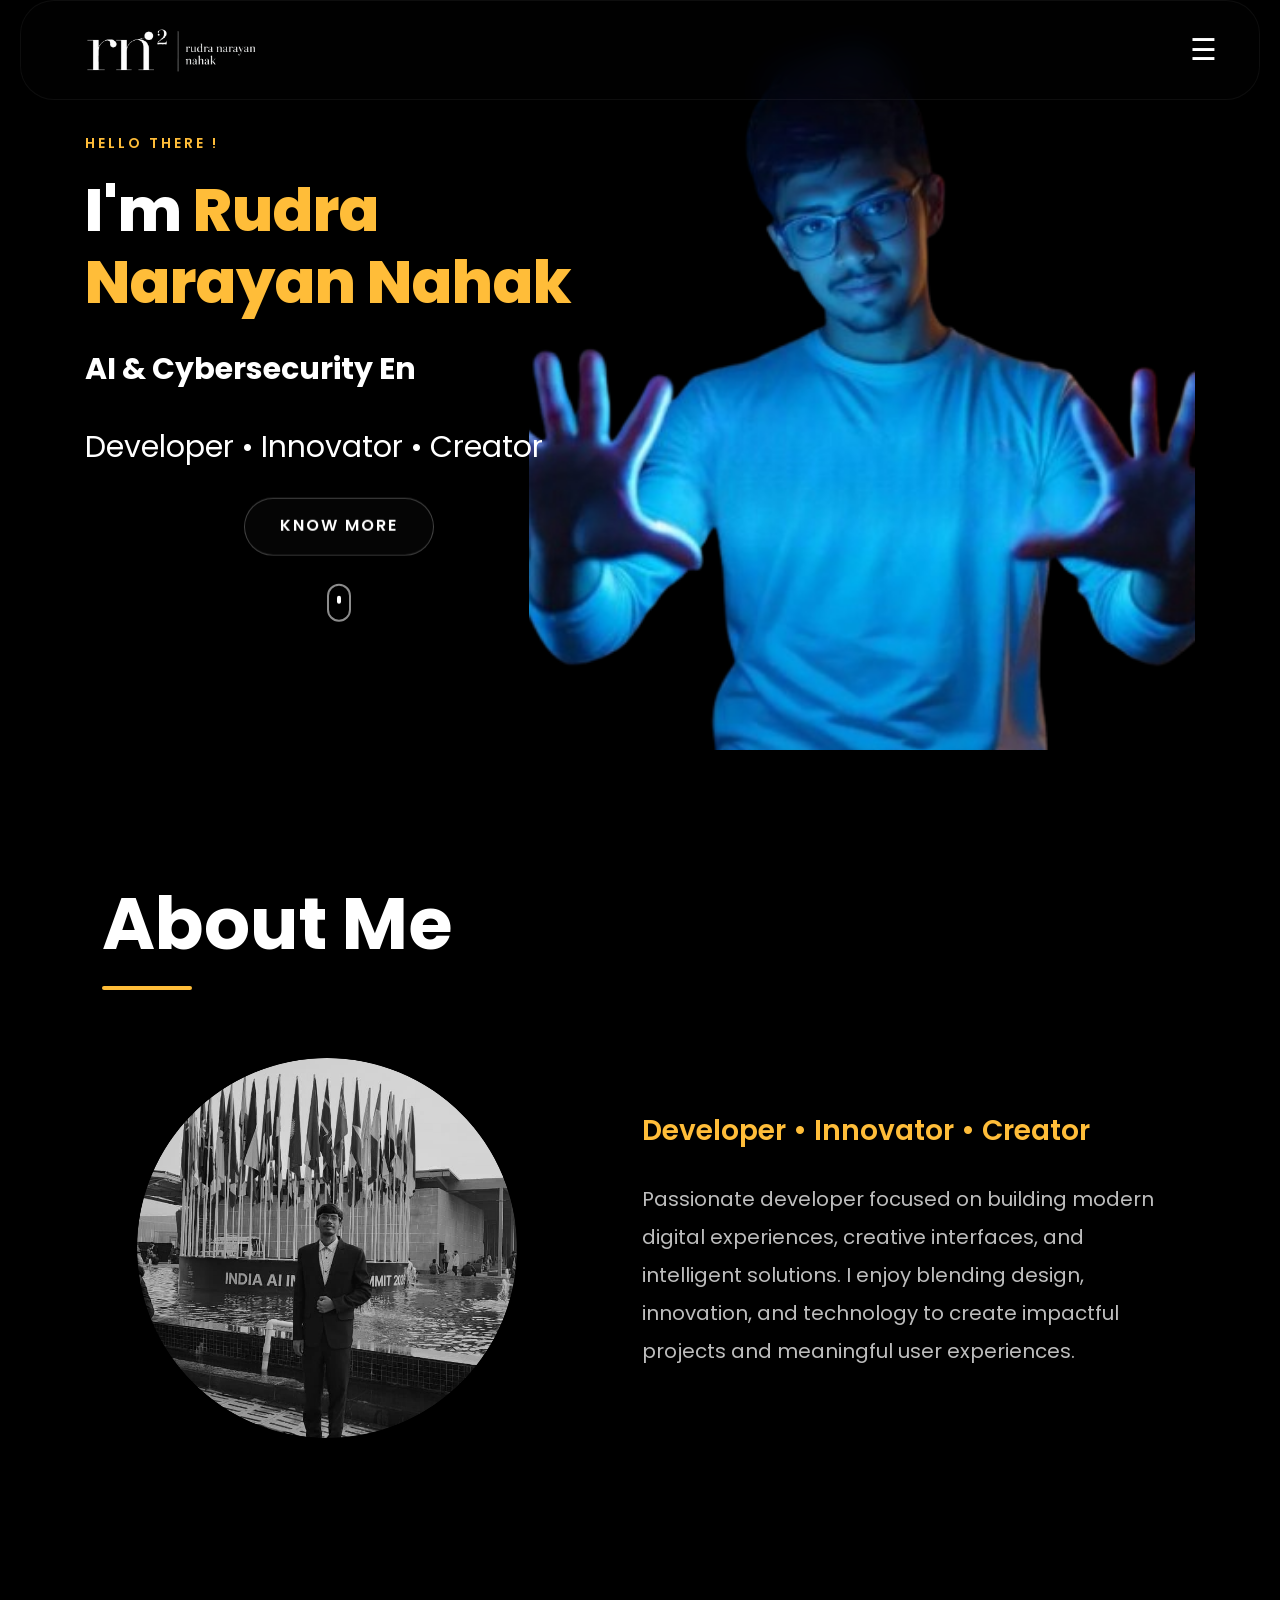
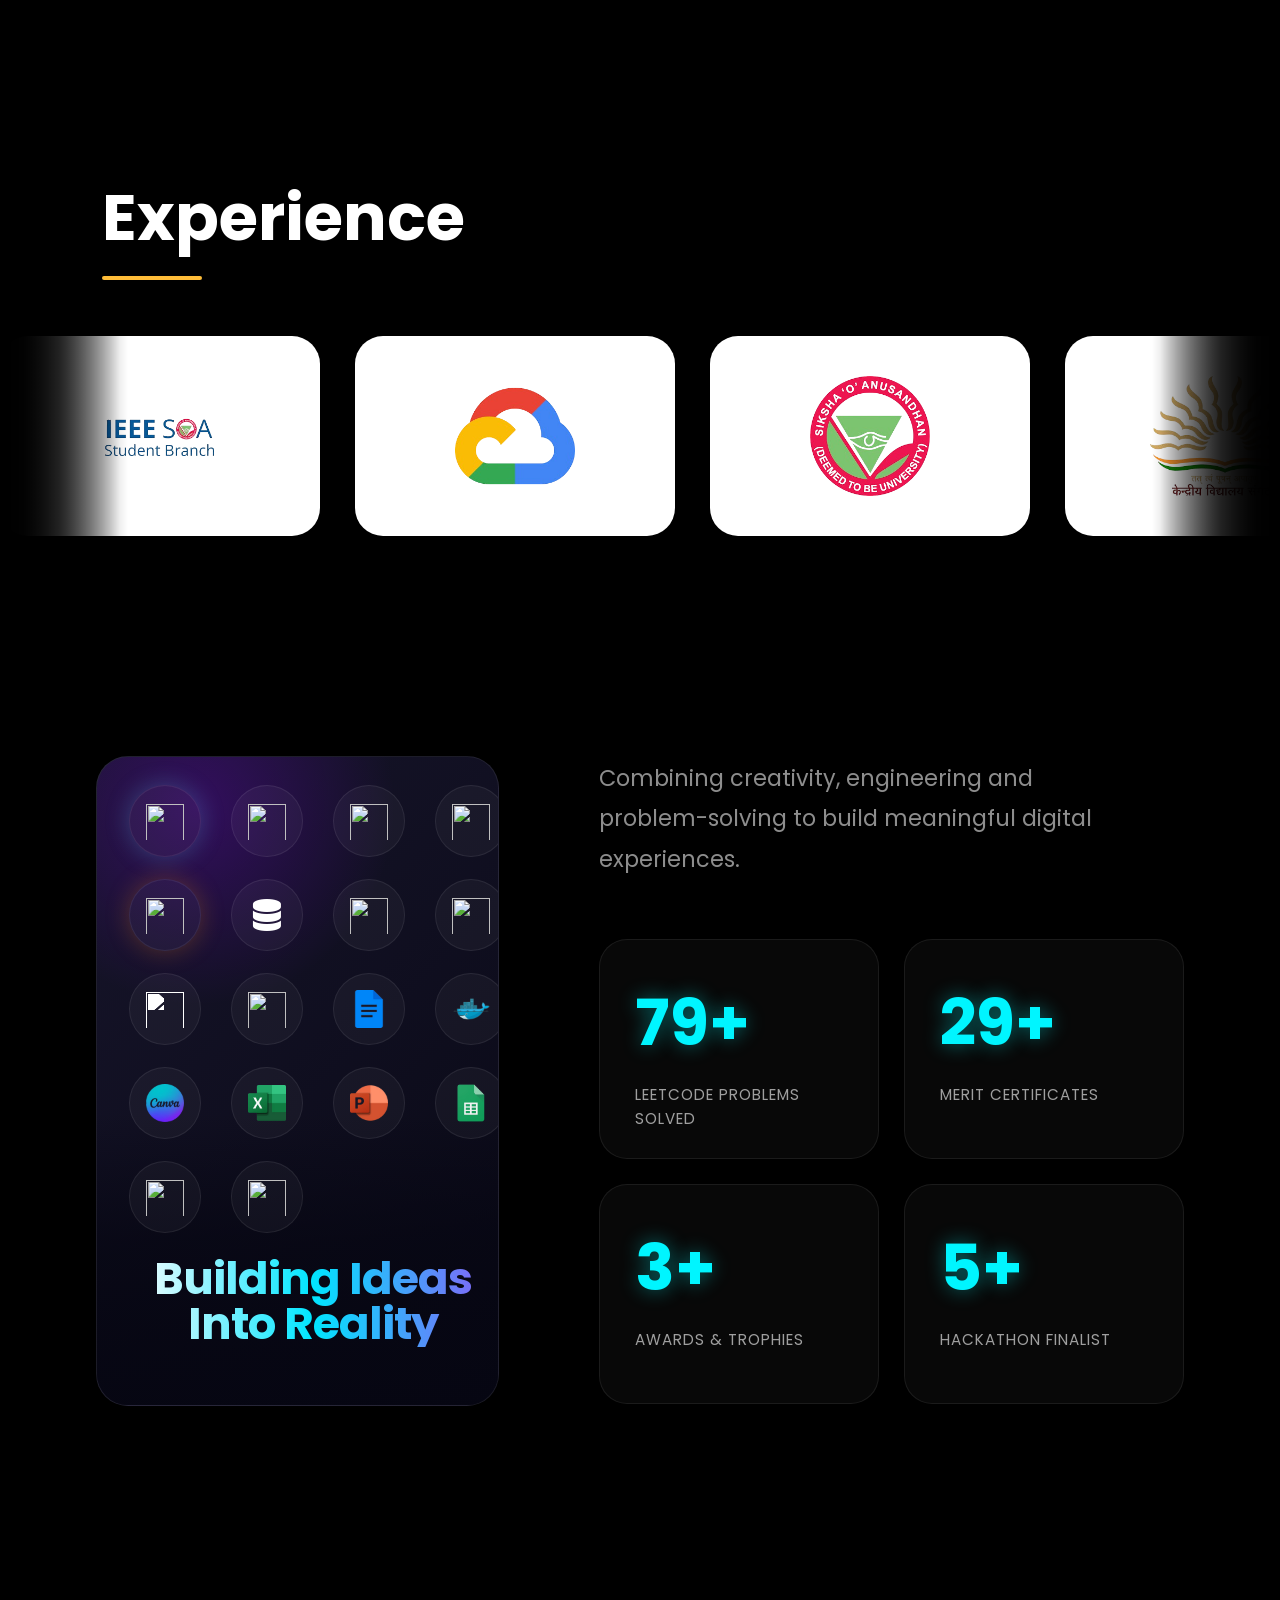
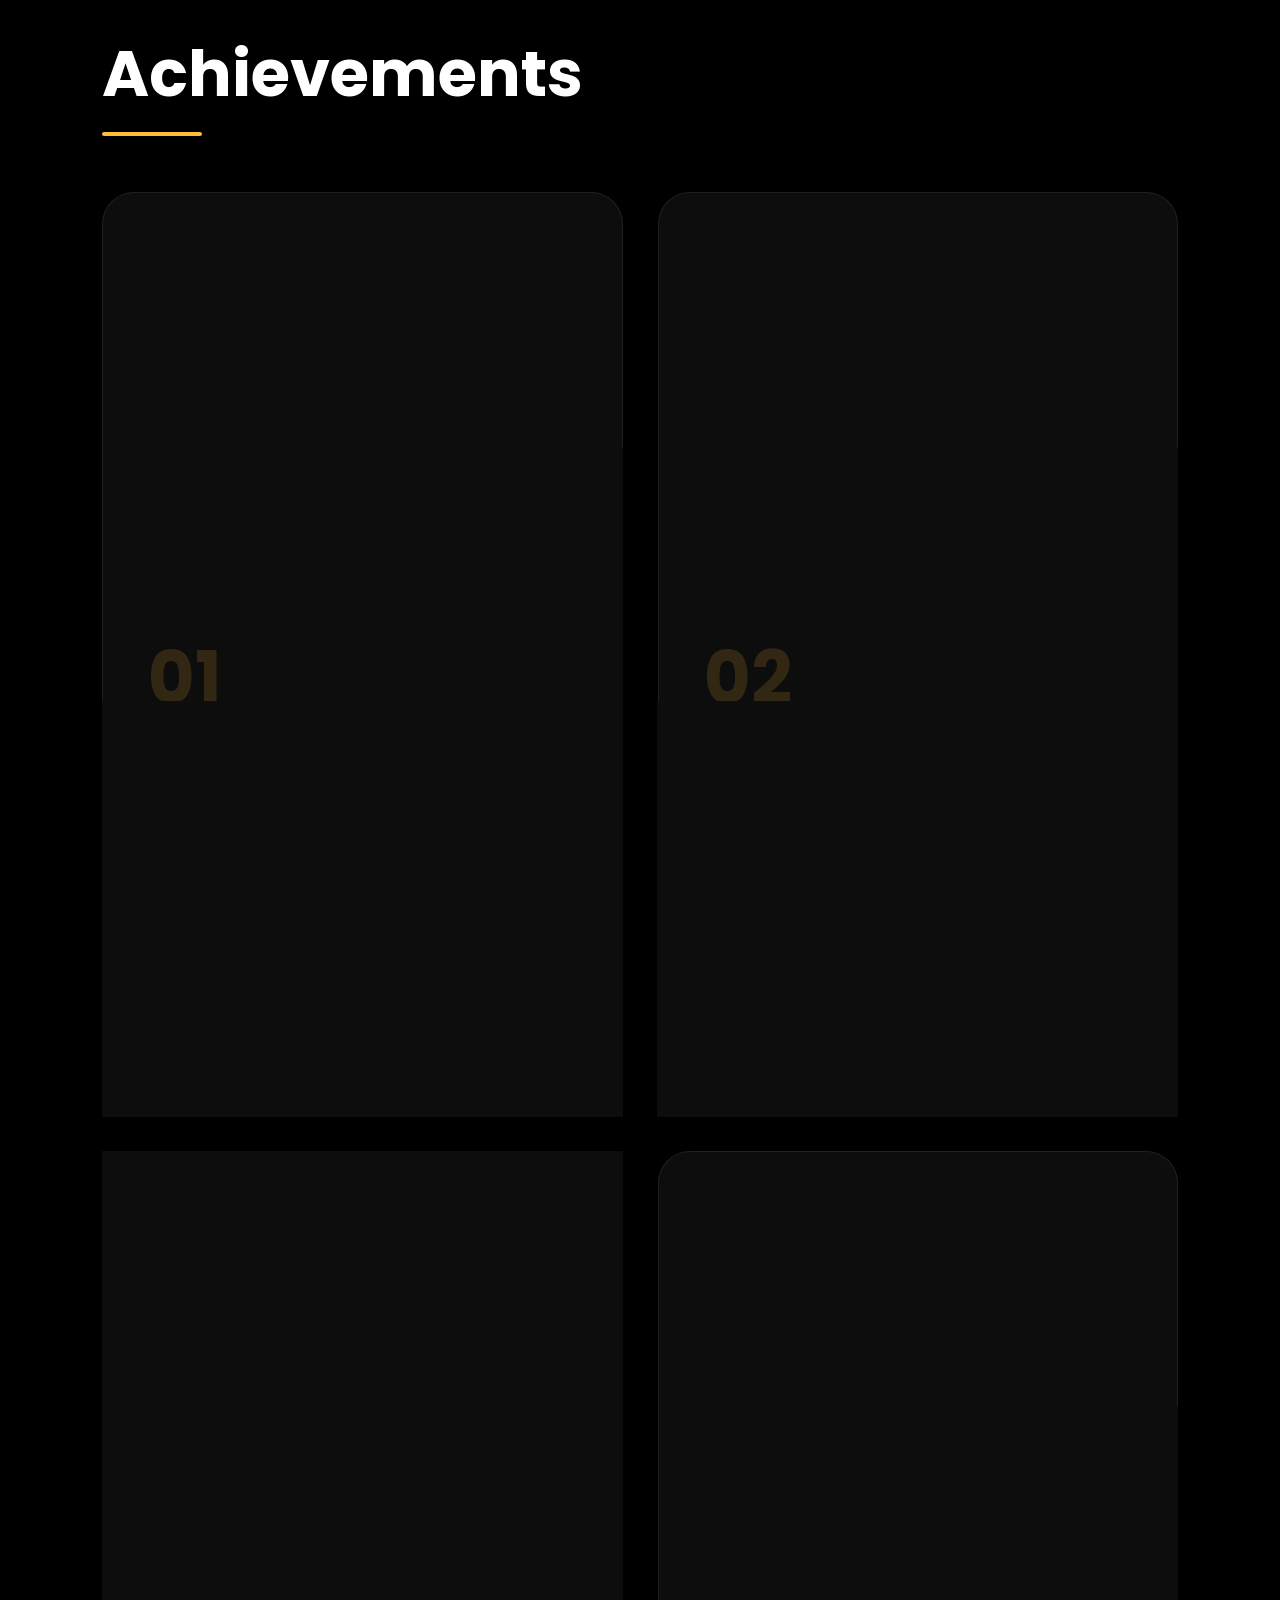
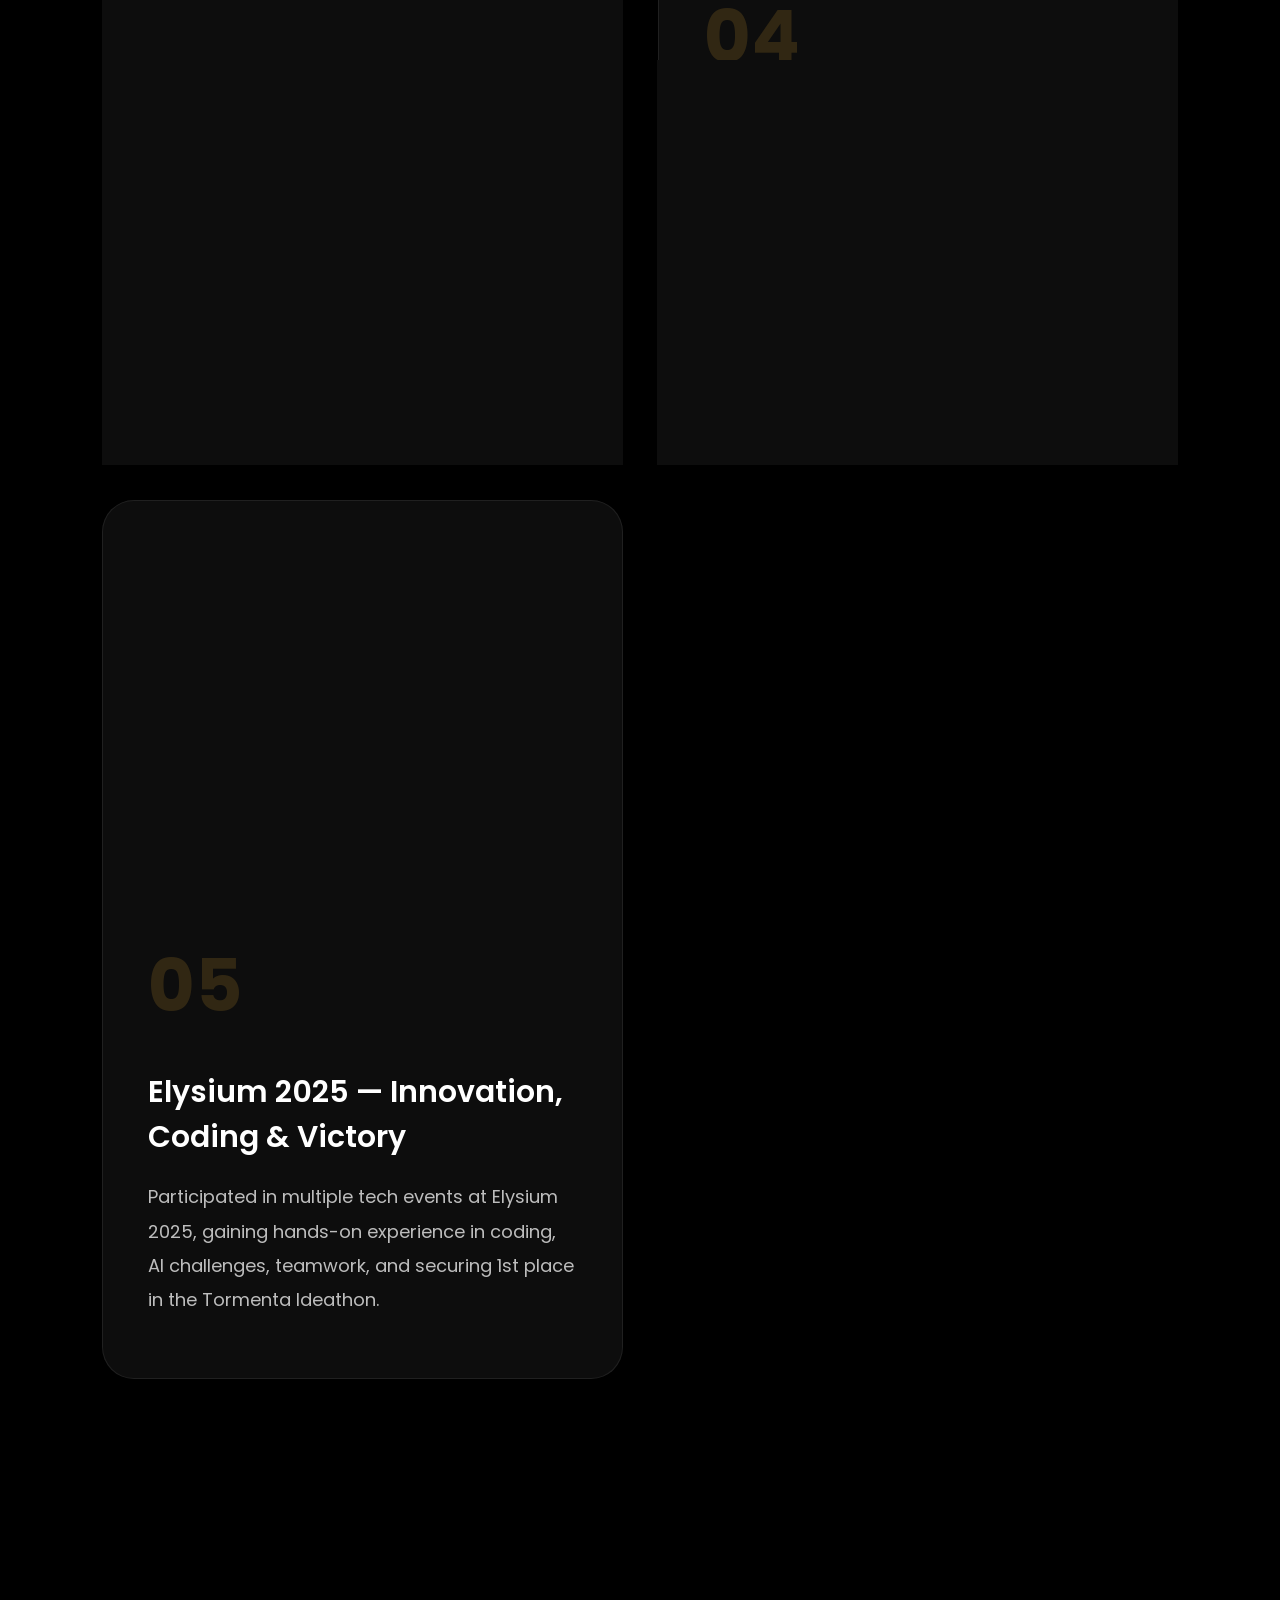
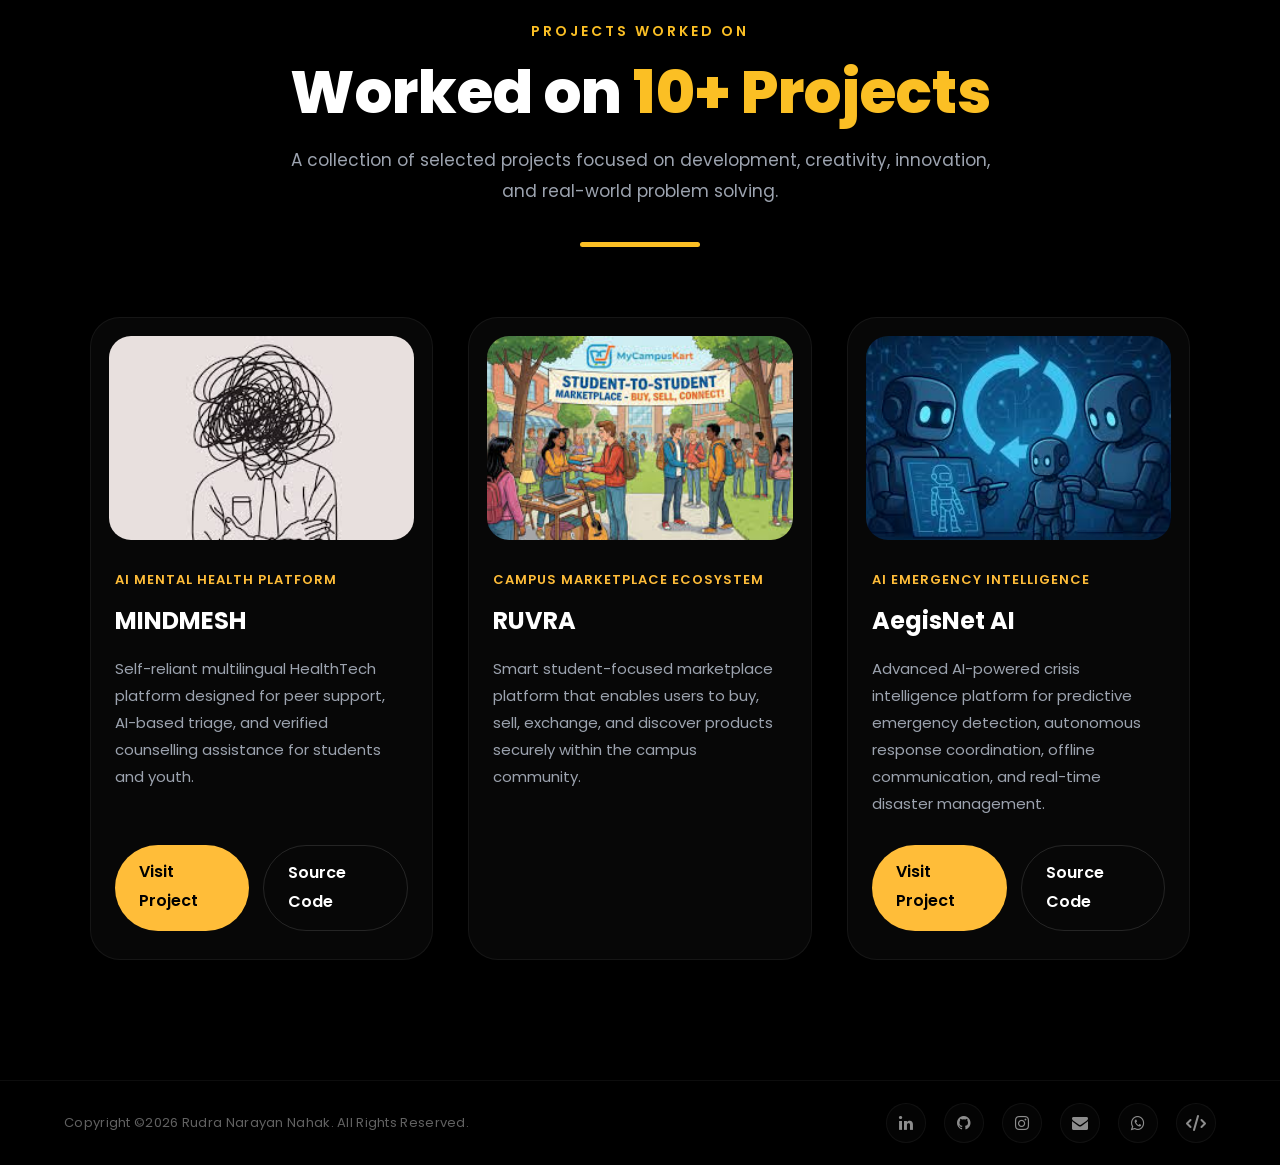
==== commit 9e3897f6: "Updated contact page and footer" ====
--- a/index.html
+++ b/index.html
@@ -60,6 +60,7 @@
         Hi, I am Rudra! Building Ideas Into Digital Experiences <br>
         Developer • Designer • Creator
       </h2>
+      
       <div class="menu-info">
         <p>Location — Odisha, India <br>
           Experience — 2+ Years <br>
@@ -68,7 +69,6 @@
       </div>
 
 
-
       <div class="social-icons">
 
         <a href="https://www.linkedin.com/in/rudranarayann" target="_blank">
@@ -98,7 +98,7 @@
       <a href="#home-section" onclick="toggleMenu()">Home</a>
       <a href="#about-section" onclick="toggleMenu()">About</a>
       <a href="#project-section" onclick="toggleMenu()">Projects</a>
-      <a href="#contact-section" onclick="toggleMenu()">Contact</a>
+      <a href="contact.html" onclick="toggleMenu()">Contact</a>
     </div>
 
   </div>
@@ -690,7 +690,7 @@
     <!-- LEFT -->
     <div class="footer-left">
 
-      Copyright ©2025 Rudra Narayan Nahak.
+      Copyright ©2026 Rudra Narayan Nahak.
       All Rights Reserved.
 
     </div>
--- a/css/styless.css
+++ b/css/styless.css
@@ -2211,83 +2211,562 @@
     filter: brightness(0) invert(1);
 }
 
-.logo-slider-wrapper{
-    position:relative;
+.logo-slider-wrapper {
+    position: relative;
+    overflow: hidden;
+}
+
+/* Left fade */
+.logo-slider-wrapper::before {
+    content: '';
+    position: absolute;
+    left: 0;
+    top: 0;
+    width: 120px;
+    height: 100%;
+    z-index: 10;
+    pointer-events: none;
+
+    background: linear-gradient(to right,
+            #000 0%,
+            rgba(0, 0, 0, 0) 100%);
+}
+
+/* Right fade */
+.logo-slider-wrapper::after {
+    content: '';
+    position: absolute;
+    right: 0;
+    top: 0;
+    width: 120px;
+    height: 100%;
+    z-index: 10;
+    pointer-events: none;
+
+    background: linear-gradient(to left,
+            #000 0%,
+            rgba(0, 0, 0, 0) 100%);
+}
+
+.logo-slider-wrapper::before {
+    background: linear-gradient(90deg,
+            rgba(0, 0, 0, 1) 0%,
+            rgba(0, 0, 0, .95) 20%,
+            rgba(0, 0, 0, .7) 50%,
+            rgba(0, 0, 0, 0) 100%);
+}
+
+.logo-slider-wrapper::after {
+    background: linear-gradient(-90deg,
+            rgba(0, 0, 0, 1) 0%,
+            rgba(0, 0, 0, .95) 20%,
+            rgba(0, 0, 0, .7) 50%,
+            rgba(0, 0, 0, 0) 100%);
+}
+
+.logo-slider-wrapper {
+    overflow: hidden;
+
+    -webkit-mask-image: linear-gradient(to right,
+            transparent,
+            black 10%,
+            black 90%,
+            transparent);
+
+    mask-image: linear-gradient(to right,
+            transparent,
+            black 10%,
+            black 90%,
+            transparent);
+}
+
+/* CONTACT PAGE */
+
+.contact-section {
+    min-height: 100vh;
+    background: #000;
+    padding: 180px 7%;
+}
+
+.contact-title {
+    text-align: center;
+    color: #fff;
+    font-size: 64px;
+    font-family: 'Poppins', sans-serif;
+    font-weight: 700;
+    margin-bottom: 15px;
+    line-height: 1.1;
+
+}
+
+.contact-container {
+    max-width: 1400px;
+    margin: auto;
+    width: 90%;
+    display: grid;
+    grid-template-columns: 300px 1fr;
+    gap: 30px;
+}
+
+.contact-info,
+.contact-form{
+    background: rgba(255,255,255,0.03);
+    border:1px solid rgba(255,255,255,0.12);
+    border-radius:32px;
+    backdrop-filter:blur(10px);
+    padding:40px;
+}
+
+    /* Hide scrollbar completely */
+    textarea::-webkit-scrollbar {
+        display: none;
+    }
+
+    .contact-info {
+        padding: 40px;
+    }
+
+    .info-block {
+        margin-bottom: 35px;
+        overflow: hidden;
+    }
+
+    .info-block:last-child {
+        margin-bottom: 0;
+    }
+
+    .info-block h3 {
+        color: white;
+        font-size: 1.7rem;
+        margin-bottom: 10px;
+        font-size: 18px;
+        white-space: nowrap;
+    }
+
+    .info-block a,
+    .info-block p {
+        color: #9ca3af;
+        text-decoration: none;
+        font-size: 1rem;
+    }
+
+    .contact-form {
+        padding: 50px;
+    }
+
+    .form-row {
+        display: grid;
+        grid-template-columns: 1fr 1fr;
+        gap: 25px;
+        margin-bottom: 25px;
+    }
+
+    .input-group {
+        width: 100%;
+        margin-bottom: 35px;
+    }
+
+    .input-group label {
+        color: white;
+        display: block;
+        margin-bottom: 10px;
+    }
+
+    .input-group input,
+    .input-group textarea {
+        width: 100%;
+        height: 60px;
+        background: #111;
+        border: 1px solid rgba(255, 255, 255, .08);
+        border-radius: 16px;
+        color: white;
+        padding: 0 20px;
+        font-size: 1rem;
+    }
+
+    .input-group textarea {
+        width: 100%;
+        height: 220px;
+
+        background: #111;
+        border: 1px solid rgba(255, 255, 255, .08);
+        border-radius: 16px;
+
+        color: white;
+        padding: 20px;
+
+        font-size: 18px;
+
+        resize: none;
+        overflow: hidden;
+    }
+
+    .send-btn {
+        background: white;
+        color: black;
+        border: none;
+        padding: 16px 35px;
+        border-radius: 14px;
+        font-size: 1rem;
+        font-weight: 600;
+        cursor: pointer;
+        transition: .3s;
+    }
+
+    .send-btn:hover {
+        transform: translateY(-3px);
+    }
+
+    html,
+    body {
+        overflow-x: hidden;
+    }
+
+    /* MOBILE */
+
+    @media(max-width: 900px) {
+
+        .contact-title {
+            font-size: 3rem;
+        }
+
+        .contact-container {
+            grid-template-columns: 1fr;
+        }
+
+        .form-row {
+            flex-direction: column;
+            gap: 0;
+        }
+
+    }
+
+    input::placeholder,
+    textarea::placeholder {
+        color: #6b7280;
+        font-size: 18px;
+    }
+
+    .contact-subtitle {
+        display: block;
+        width: 100%;
+        text-align: center !important;
+        margin: 30px auto !important;
+        width: 100%;
+        font-size: 20px;
+        color: #b3b3b3;
+        line-height: 1.7;
+
+    }
+
+    .contact-info,
+    .contact-form {
+        background: #0a0a0a;
+        border: 1px solid rgba(255, 255, 255, .06);
+        border-radius: 28px;
+        backdrop-filter: blur(12px);
+    }
+
+    .button-wrapper {
+        display: flex;
+        justify-content: center;
+        /* center button */
+        margin-top: 30px;
+    }
+
+    .send-btn {
+        background: #ffffff;
+        color: #000000;
+
+        width: 200px;
+        height: 56px;
+
+        border: none;
+        border-radius: 18px;
+
+        font-size: 17px;
+        font-weight: 600;
+
+        display: flex;
+        align-items: center;
+        justify-content: center;
+        gap: 10px;
+
+        cursor: pointer;
+
+        transition: all .3s ease;
+        white-space: nowrap;
+        box-shadow:
+            0 10px 30px rgba(255, 255, 255, .08);
+    }
+
+    .send-btn:hover {
+        transform: translateY(-2px);
+        background: #f5f5f5;
+        
+    }
+    .send-btn i{
+    font-size:18px;
+}
+
+
+html,
+body {
+    overflow-x: hidden;
+}
+
+.info-block h3 i {
+    color: #ffffff;
+    margin-right: 12px;
+    font-size: 20px;
+}
+
+.info-block h3 {
+    display: flex;
+    align-items: center;
+    gap: 12px;
+    font-size: 18px;
+    white-space: nowrap;
+}
+
+.phone-icon {
+    color: #22c55e;
+    /* Green */
+    font-size: 28px;
+    margin-right: 12px;
+}
+
+.contact-heading {
+    display: flex;
+    align-items: center;
+    gap: 12px;
+
+    font-size: 18px;
+}
+
+/* FORCE FIX */
+
+.contact-form input{
+    width:100%;
+    height:70px;
+
+    background:#111;
+    color:white;
+
+    border:1px solid rgba(255,255,255,.12);
+    border-radius:20px;
+
+    padding:0 25px;
+
+    font-size:20px;
+}
+
+.contact-form textarea{
+    width:100%;
+
+    min-height:280px;   /* height */
+    height:280px;
+
+    background:#111;
+    color:white;
+
+    border:1px solid rgba(255,255,255,.12);
+    border-radius:20px;
+
+    padding:25px;
+
+    resize:none;
     overflow:hidden;
-}
-
-/* Left fade */
-.logo-slider-wrapper::before{
-    content:'';
-    position:absolute;
-    left:0;
-    top:0;
-    width:120px;
-    height:100%;
-    z-index:10;
-    pointer-events:none;
-
-    background:linear-gradient(
-        to right,
-        #000 0%,
-        rgba(0,0,0,0) 100%
-    );
-}
-
-/* Right fade */
-.logo-slider-wrapper::after{
-    content:'';
-    position:absolute;
-    right:0;
-    top:0;
-    width:120px;
-    height:100%;
-    z-index:10;
-    pointer-events:none;
-
-    background:linear-gradient(
-        to left,
-        #000 0%,
-        rgba(0,0,0,0) 100%
-    );
-}
-
-.logo-slider-wrapper::before{
-    background:linear-gradient(
-        90deg,
-        rgba(0,0,0,1) 0%,
-        rgba(0,0,0,.95) 20%,
-        rgba(0,0,0,.7) 50%,
-        rgba(0,0,0,0) 100%
-    );
-}
-
-.logo-slider-wrapper::after{
-    background:linear-gradient(
-        -90deg,
-        rgba(0,0,0,1) 0%,
-        rgba(0,0,0,.95) 20%,
-        rgba(0,0,0,.7) 50%,
-        rgba(0,0,0,0) 100%
-    );
-}
-
-.logo-slider-wrapper{
-    overflow:hidden;
-
-    -webkit-mask-image:linear-gradient(
-        to right,
-        transparent,
-        black 10%,
-        black 90%,
-        transparent
-    );
-
-    mask-image:linear-gradient(
-        to right,
-        transparent,
-        black 10%,
-        black 90%,
-        transparent
-    );
-}+
+    font-size:20px;
+}
+
+.form-row {
+    display: grid !important;
+    grid-template-columns: 1fr 1fr !important;
+    gap: 24px !important;
+}
+
+.input-group {
+    width: 100%;
+}
+
+.contact-link {
+    display: inline-flex;
+    align-items: center;
+    gap: 8px;
+    flex-wrap: nowrap;
+}
+
+.contact-link span {
+    flex-shrink: 0;
+}
+
+.bottom-text {
+    width: 100%;
+    display: flex;
+    justify-content: center;
+}
+
+.contact-subtitle {
+    text-align: center;
+    max-width: 900px;
+}
+
+.contact-container {
+    display: grid;
+    grid-template-columns: 320px 1fr;
+    gap: 35px;
+
+    max-width: 1400px;
+    margin: auto;
+}
+
+/* LEFT BOX */
+.contact-info {
+    background: #0a0a0a;
+    border: 1px solid rgba(255, 255, 255, .06);
+
+    border-radius: 32px;
+
+    padding: 40px;
+
+    height: fit-content;
+}
+
+/* RIGHT BOX */
+.contact-form {
+    background: #0a0a0a;
+    border: 1px solid rgba(255, 255, 255, .06);
+
+    border-radius: 32px;
+
+    padding: 40px;
+}
+
+.message-box {
+    background: #111;
+
+    border: 1px solid rgba(255, 255, 255, .08);
+
+    border-radius: 24px;
+
+    padding: 25px;
+
+    margin-top: 20px;
+}
+
+input,
+textarea {
+    background: #111;
+
+    border: 1px solid rgba(255, 255, 255, .12);
+
+    color: white;
+}
+
+.contact-info:hover,
+.contact-form:hover {
+    border-color: rgba(255, 255, 255, .25);
+
+    transform: translateY(-3px);
+
+    transition: .3s ease;
+}
+
+.required {
+    color: #ef4444;
+}
+
+.send-btn{
+    width:220px !important;
+    height:55px !important;
+    font-size:18px !important;
+}
+.button-wrapper{
+    width:auto !important;
+    display:inline-block !important;
+}
+textarea{
+    width:100% !important;
+    min-width:100% !important;
+    height:280px !important;
+}
+
+.input-group{
+    width:100% !important;
+}
+
+.contact-form{
+    width:100% !important;
+}
+
+.message-group{
+    width:100%;
+    margin-top:20px;
+}
+
+.message-group textarea{
+    width:100%;
+    height:300px;
+}
+
+.contact-info,
+.contact-form{
+    background:#0a0a0a;
+    border:1px solid rgba(255,255,255,0.08);
+
+    box-shadow:
+    0 0 0 1px rgba(255,255,255,0.03),
+    0 20px 50px rgba(0,0,0,0.6);
+
+    transition:all .3s ease;
+}
+
+.contact-info:hover,
+.contact-form:hover{
+    transform:translateY(-5px);
+
+    border-color:rgba(255,255,255,0.15);
+}
+.contact-title{
+    font-size:72px;
+    font-weight:700;
+    letter-spacing:-2px;
+
+    margin-bottom:10px;
+}
+
+.send-btn{
+    width:240px;
+    height:60px;
+
+    border-radius:18px;
+
+    font-size:18px;
+    font-weight:600;
+
+    background:white;
+    color:black;
+
+    transition:.3s ease;
+}
+
+.send-btn:hover{
+    transform:translateY(-4px);
+
+    box-shadow:
+    0 15px 40px rgba(255,255,255,.15);
+}
+
+.contact-form input:focus,
+.contact-form textarea:focus{
+    outline:none;
+
+    border-color:rgba(255,255,255,.35);
+
+    box-shadow:
+    0 0 0 3px rgba(255,255,255,.05);
+}
+
+
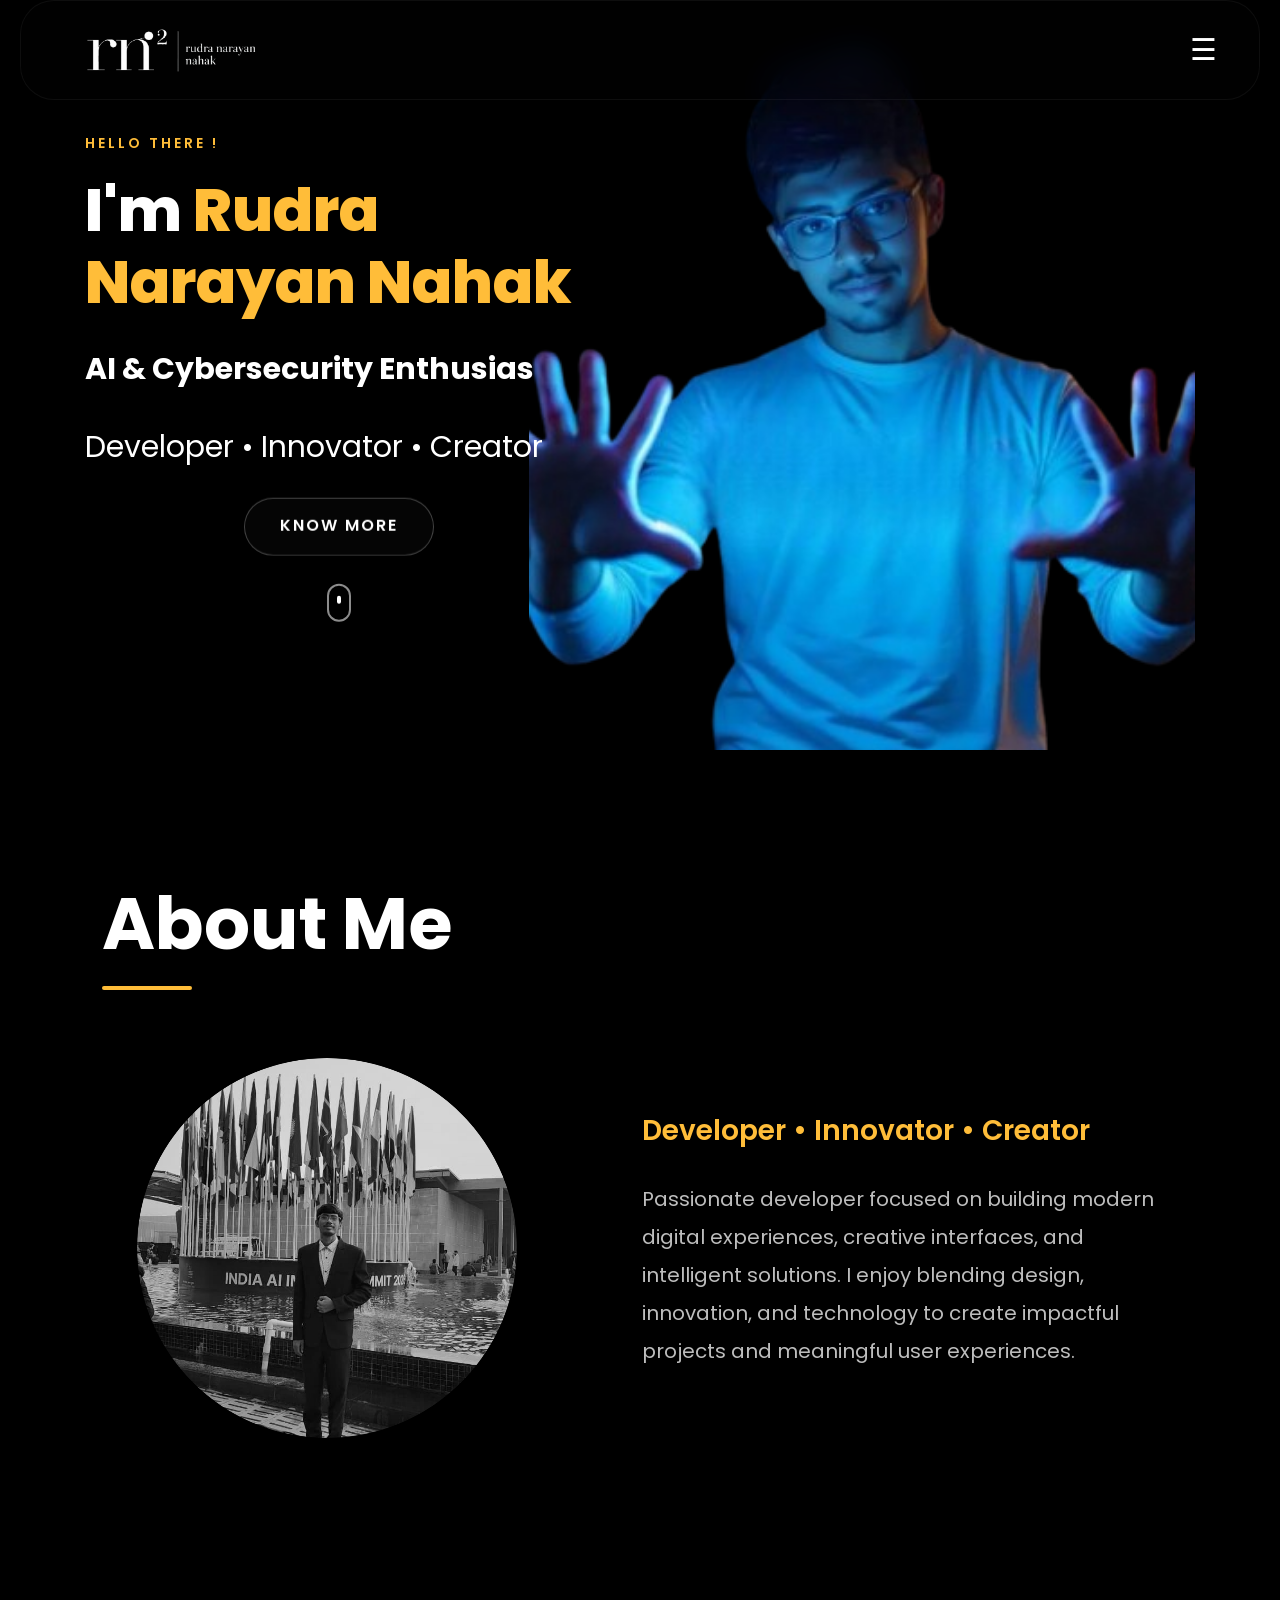
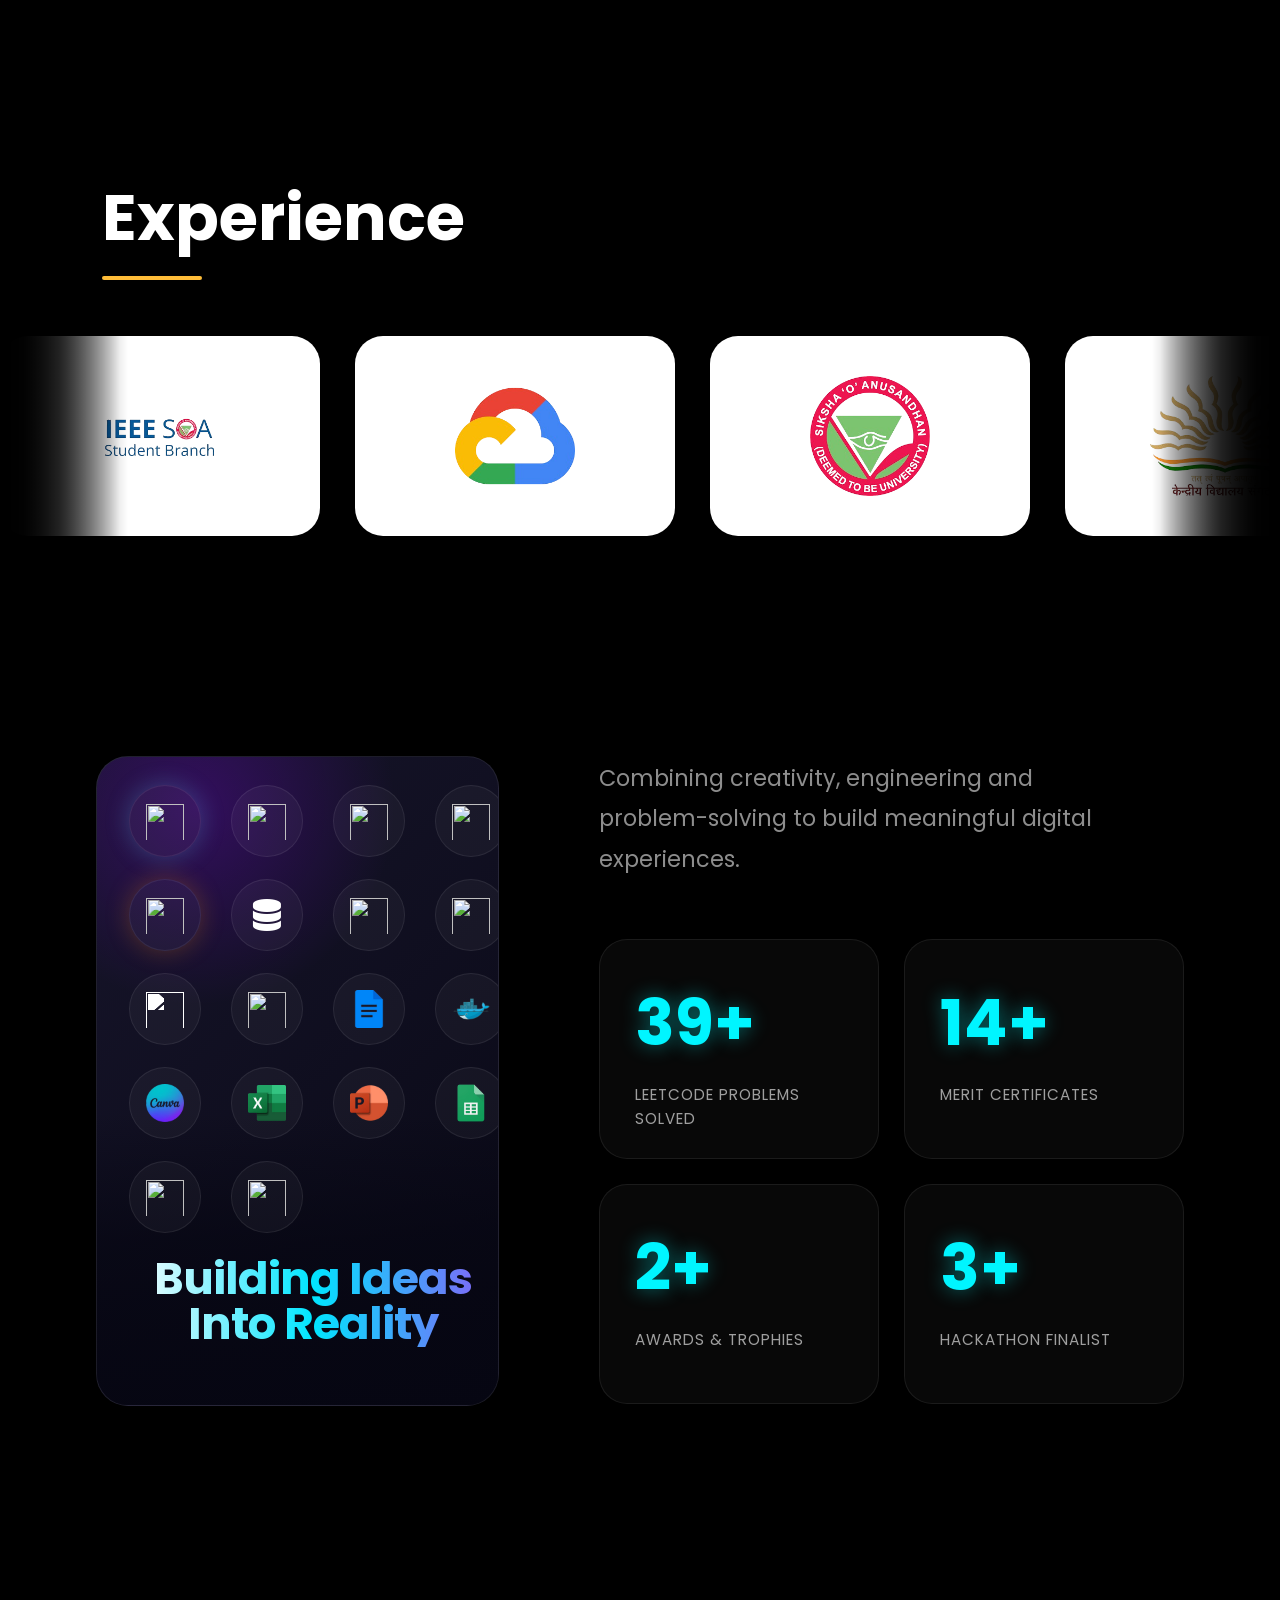
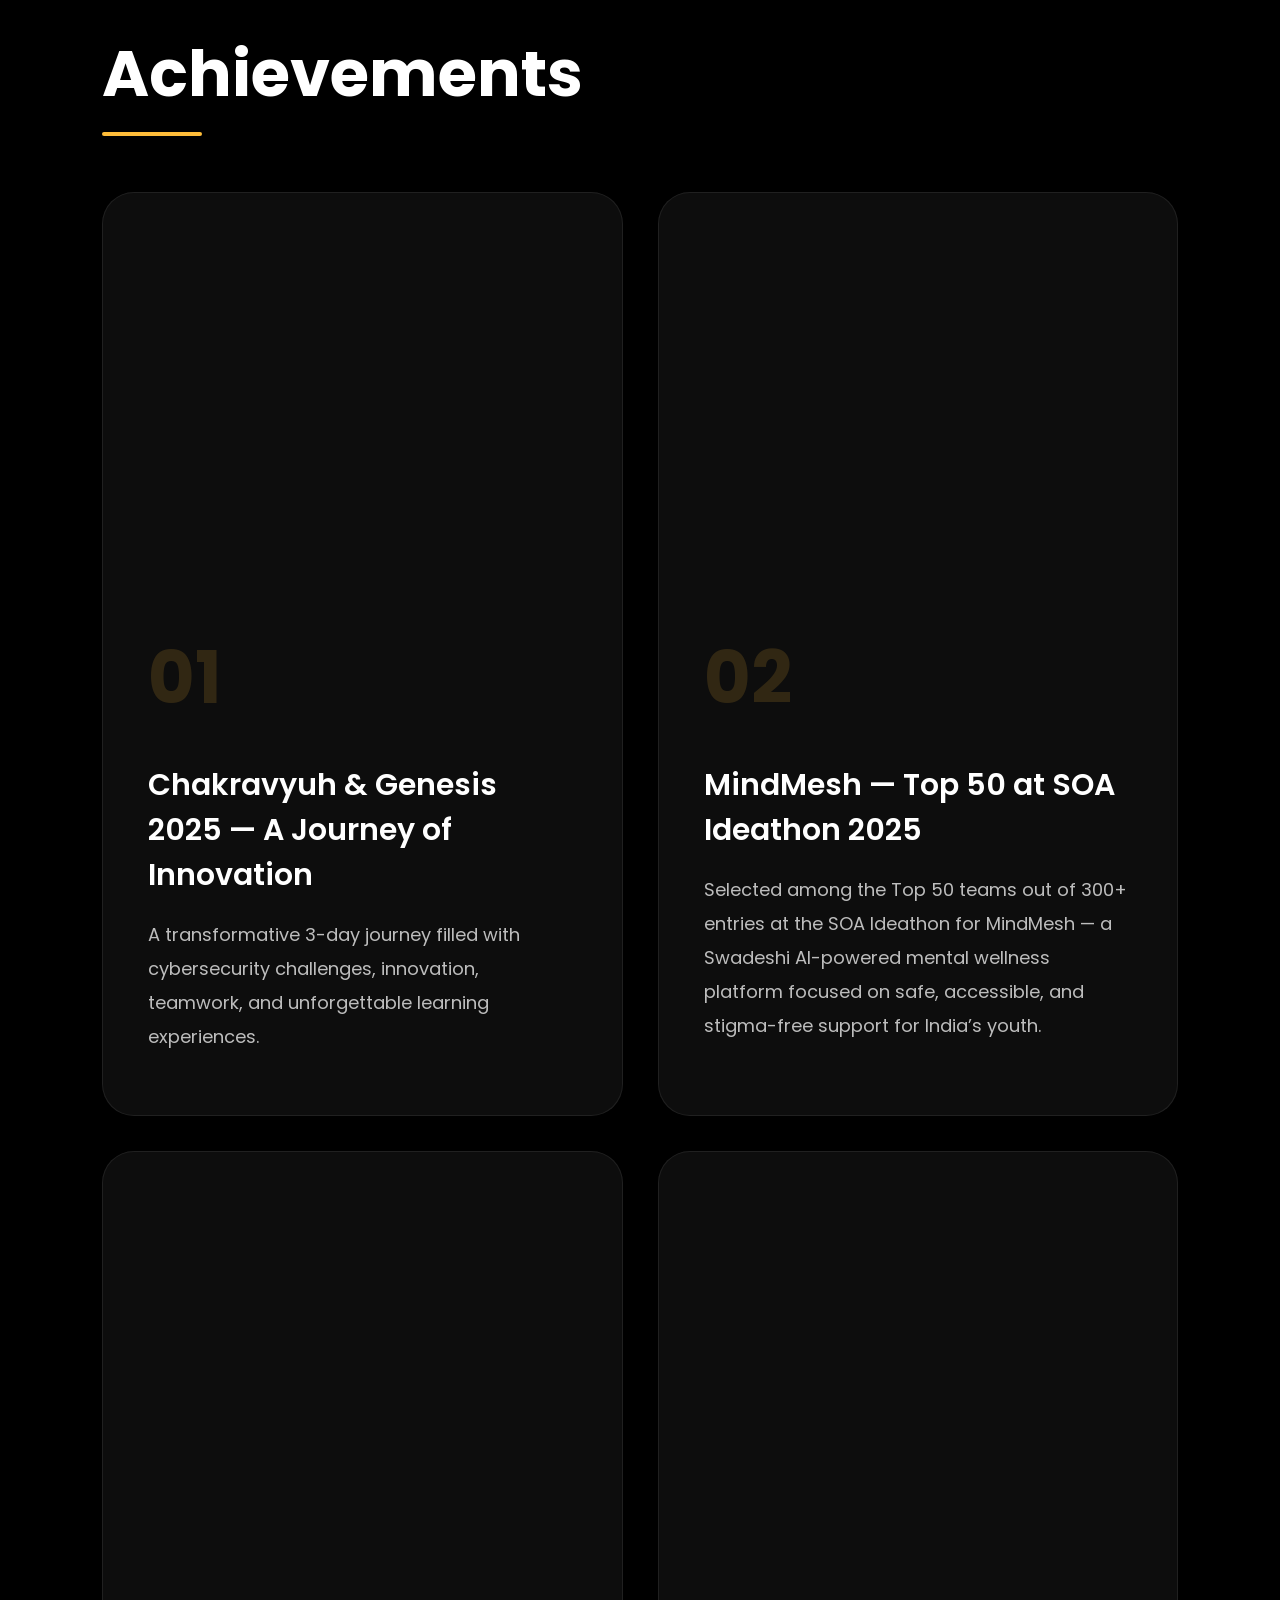
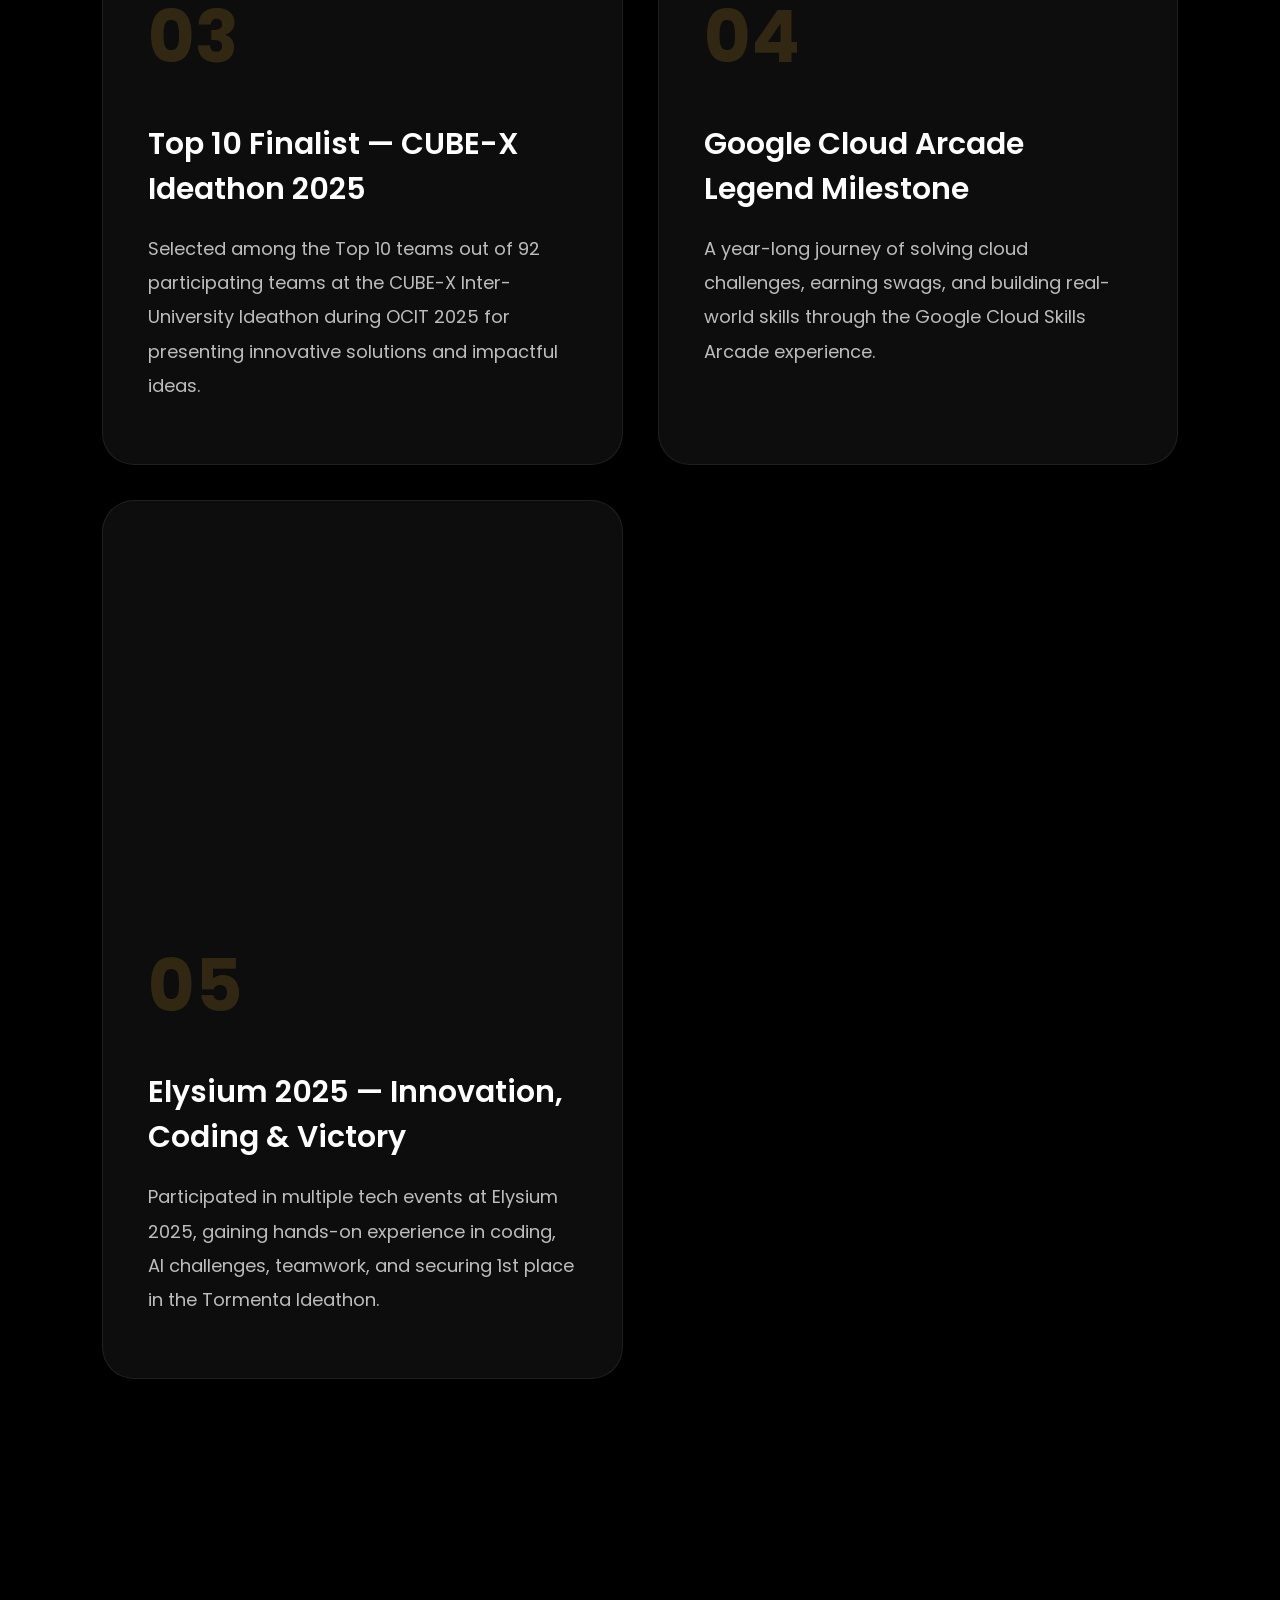
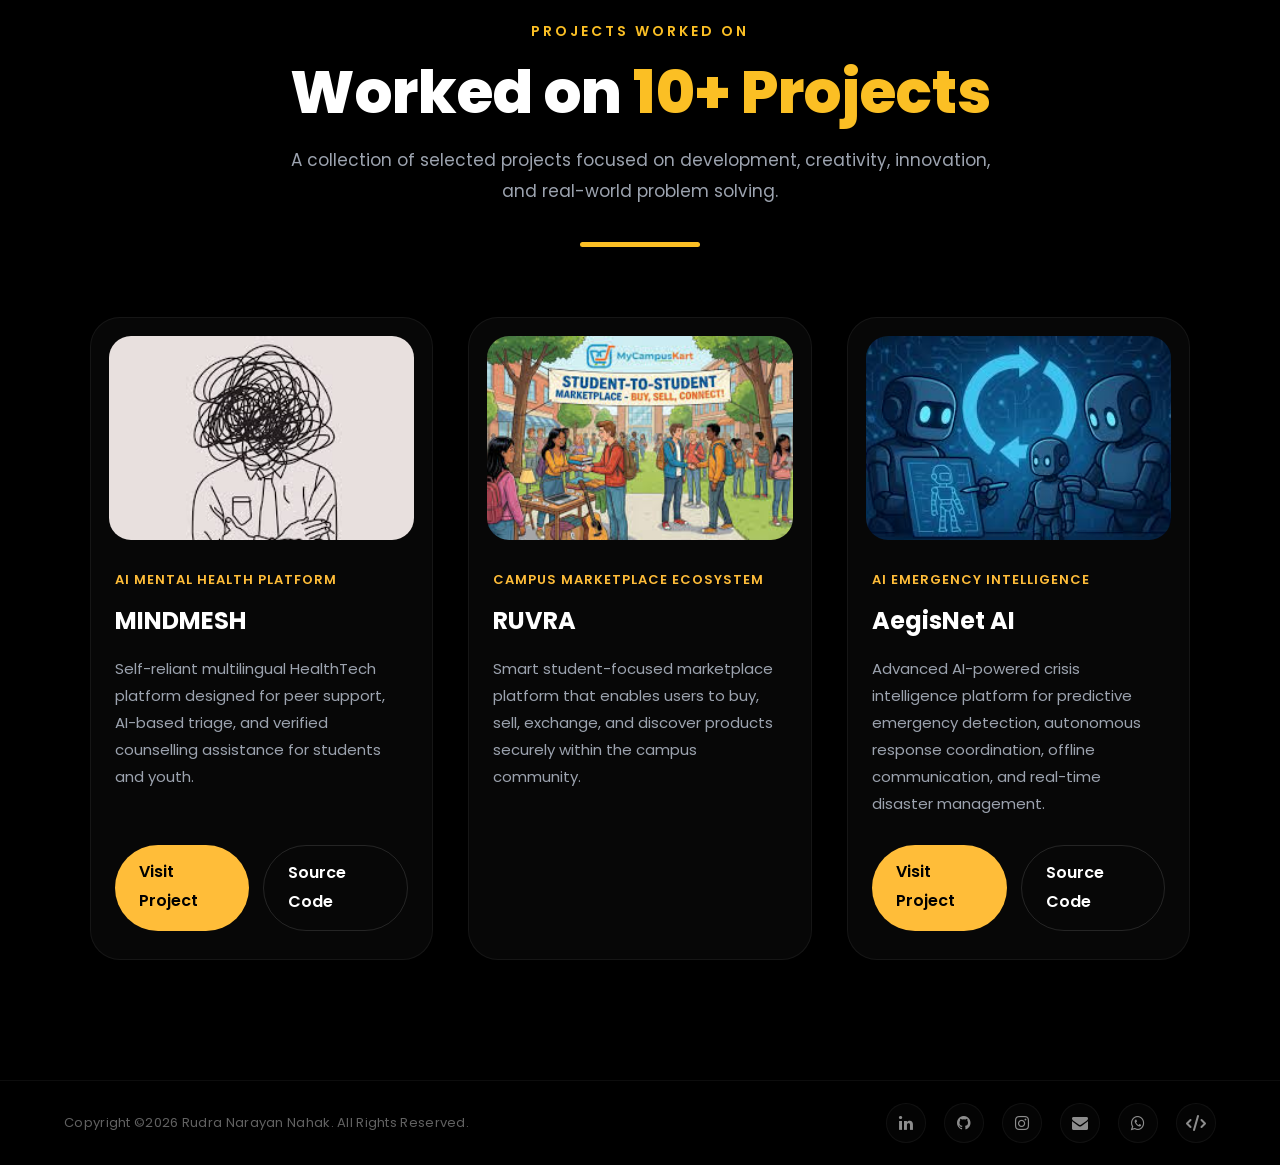
==== commit f671d255: "Add Google Analytics" ====
--- a/index.html
+++ b/index.html
@@ -24,6 +24,19 @@
   <link rel="stylesheet" href="css/icomoon.css">
   <link rel="stylesheet" href="css/style.css">
   <link rel="stylesheet" href="css/styless.css">
+
+
+  
+<!-- Google tag (gtag.js) -->
+<script async src="https://www.googletagmanager.com/gtag/js?id=G-944QSKKWMS"></script>
+<script>
+  window.dataLayer = window.dataLayer || [];
+  function gtag(){dataLayer.push(arguments);}
+  gtag('js', new Date());
+
+  gtag('config', 'G-944QSKKWMS');
+</script>
+
 </head>
 
 <body data-spy="scroll" data-target=".site-navbar-target" data-offset="300">
@@ -60,6 +73,9 @@
         Hi, I am Rudra! Building Ideas Into Digital Experiences <br>
         Developer • Designer • Creator
       </h2>
+      <div class="visitor-counter">
+  <img src="https://visitor-badge.laobi.icu/badge?page_id=rudranarayann06.rudranarayan_portfolio" alt="Visitors">
+</div>
       
       <div class="menu-info">
         <p>Location — Odisha, India <br>
@@ -93,6 +109,7 @@
       </div>
 
     </div>
+    
 
     <div class="menu-content">
       <a href="#home-section" onclick="toggleMenu()">Home</a>
--- a/css/styless.css
+++ b/css/styless.css
@@ -2769,4 +2769,95 @@
     0 0 0 3px rgba(255,255,255,.05);
 }
 
-
+/* ==========================
+   PROJECTS MOBILE FIX
+========================== */
+
+@media (max-width:768px){
+
+    .projects-container{
+        grid-template-columns: 1fr !important;
+        gap: 25px !important;
+    }
+
+    .project-card{
+        width: 100% !important;
+    }
+
+    .project-image{
+        height: 220px !important;
+    }
+
+    .project-content h3{
+        font-size: 1.6rem !important;
+        line-height: 1.3 !important;
+    }
+
+    .project-content p{
+        font-size: 0.95rem !important;
+        line-height: 1.7 !important;
+    }
+
+    .project-buttons{
+        flex-direction: column;
+        gap: 12px;
+    }
+
+    .visit-btn,
+    .code-btn{
+        width:100%;
+        text-align:center;
+    }
+}
+
+@media (max-width:992px){
+    .projects-container{
+        grid-template-columns: repeat(2,1fr);
+    }
+}
+
+@media (max-width:768px){
+    .projects-container{
+        grid-template-columns: 1fr;
+    }
+}
+
+/* FORCE MOBILE STACK */
+
+@media only screen and (max-width: 768px) {
+
+    .skills-section,
+    .skills-layout {
+        display: flex !important;
+        flex-direction: column !important;
+        width: 100% !important;
+        gap: 30px !important;
+    }
+
+    .skills-card,
+    .skills-info {
+        width: 100% !important;
+        max-width: 100% !important;
+    }
+
+    .stats-grid {
+        display: grid !important;
+        grid-template-columns: 1fr !important;
+        width: 100% !important;
+    }
+
+    .stat-card {
+        width: 100% !important;
+        min-width: unset !important;
+    }
+
+    .skills-text {
+        text-align: center;
+    }
+}
+
+.visitor-counter{
+    display:flex;
+    justify-content:center;
+    margin-top:20px;
+}
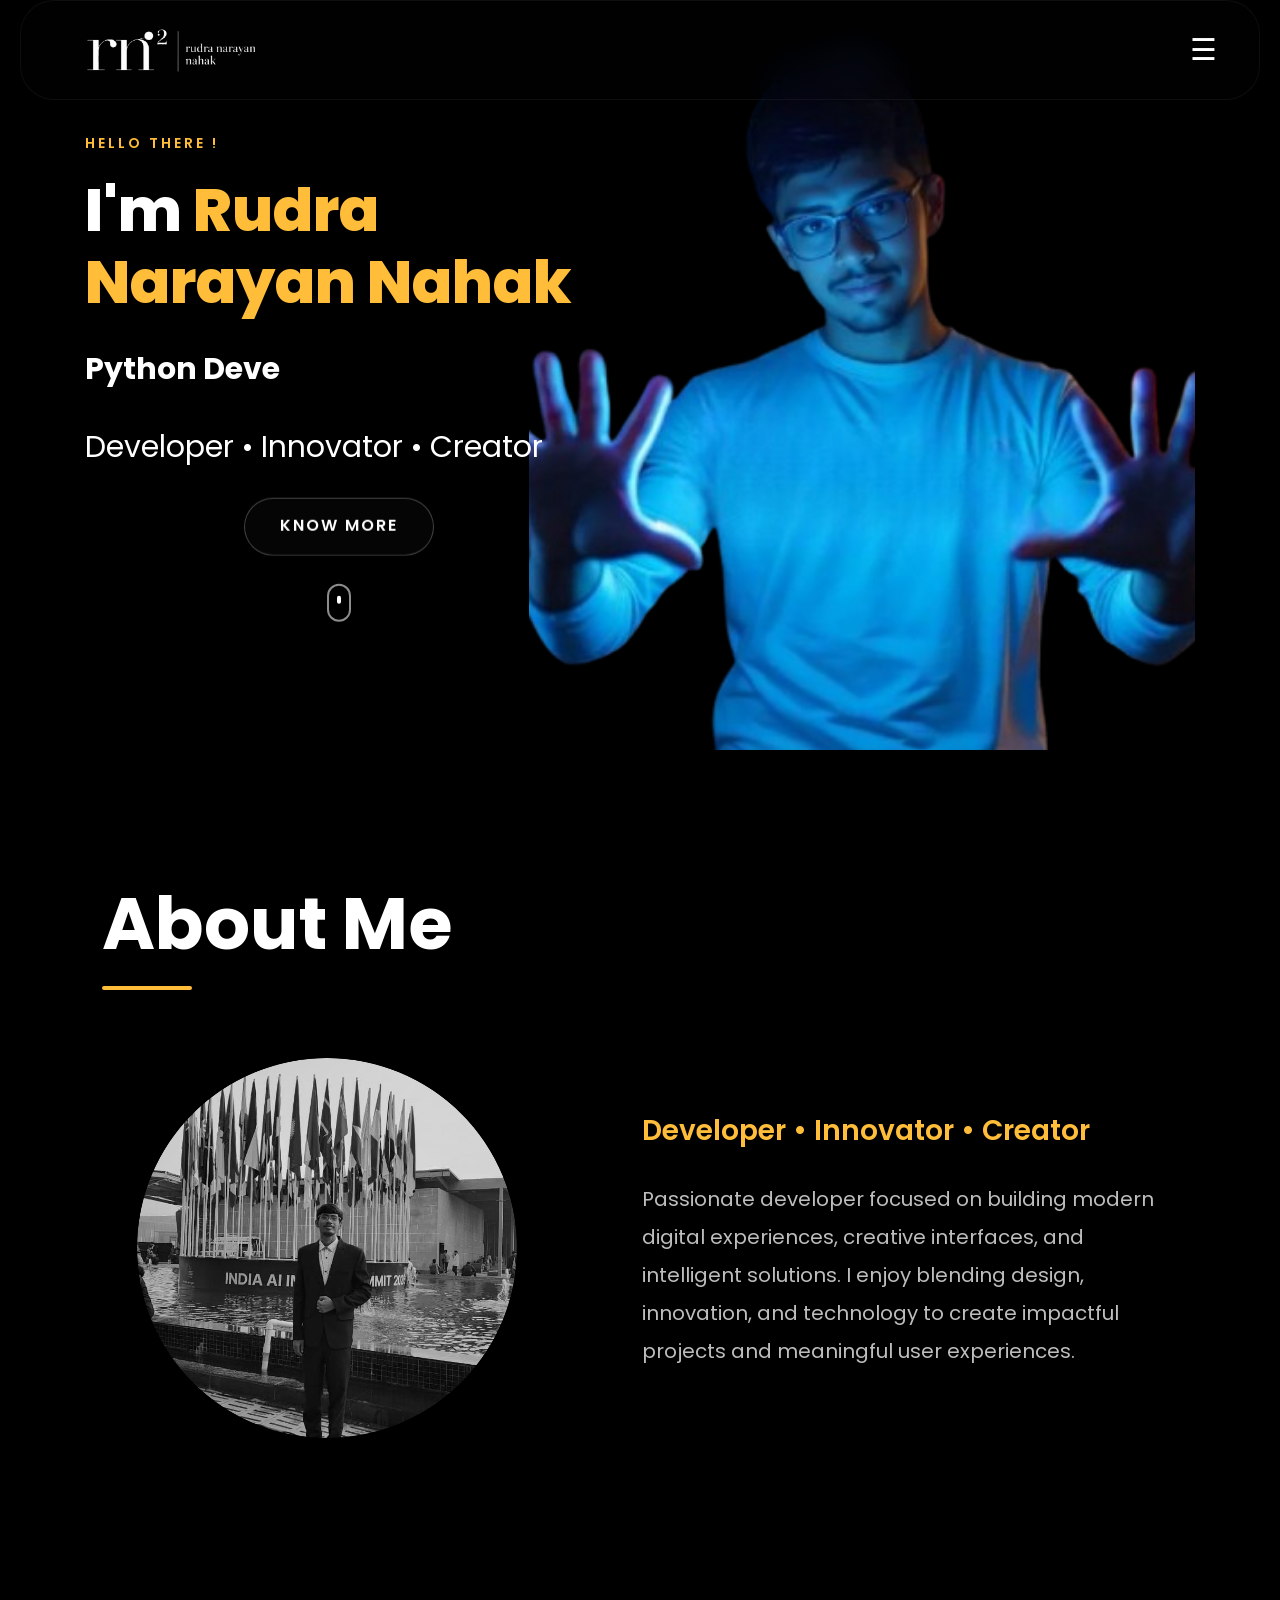
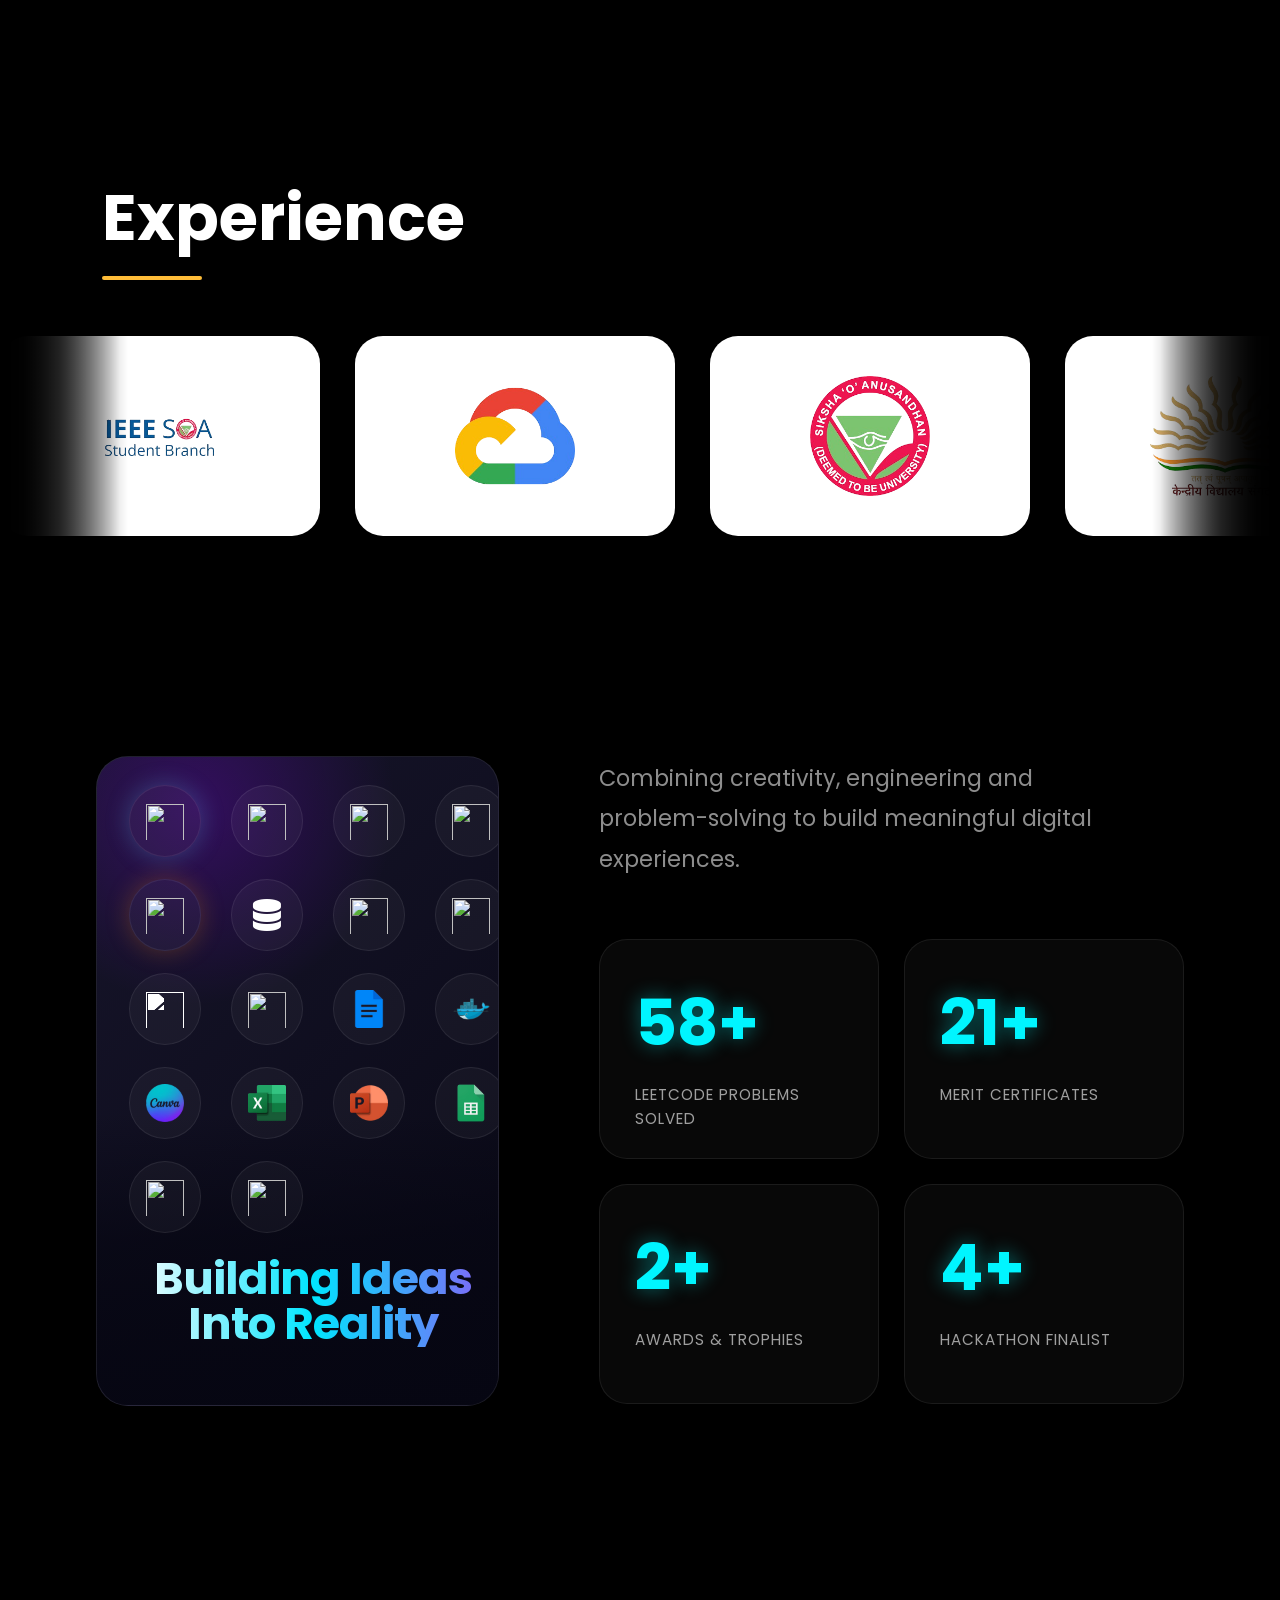
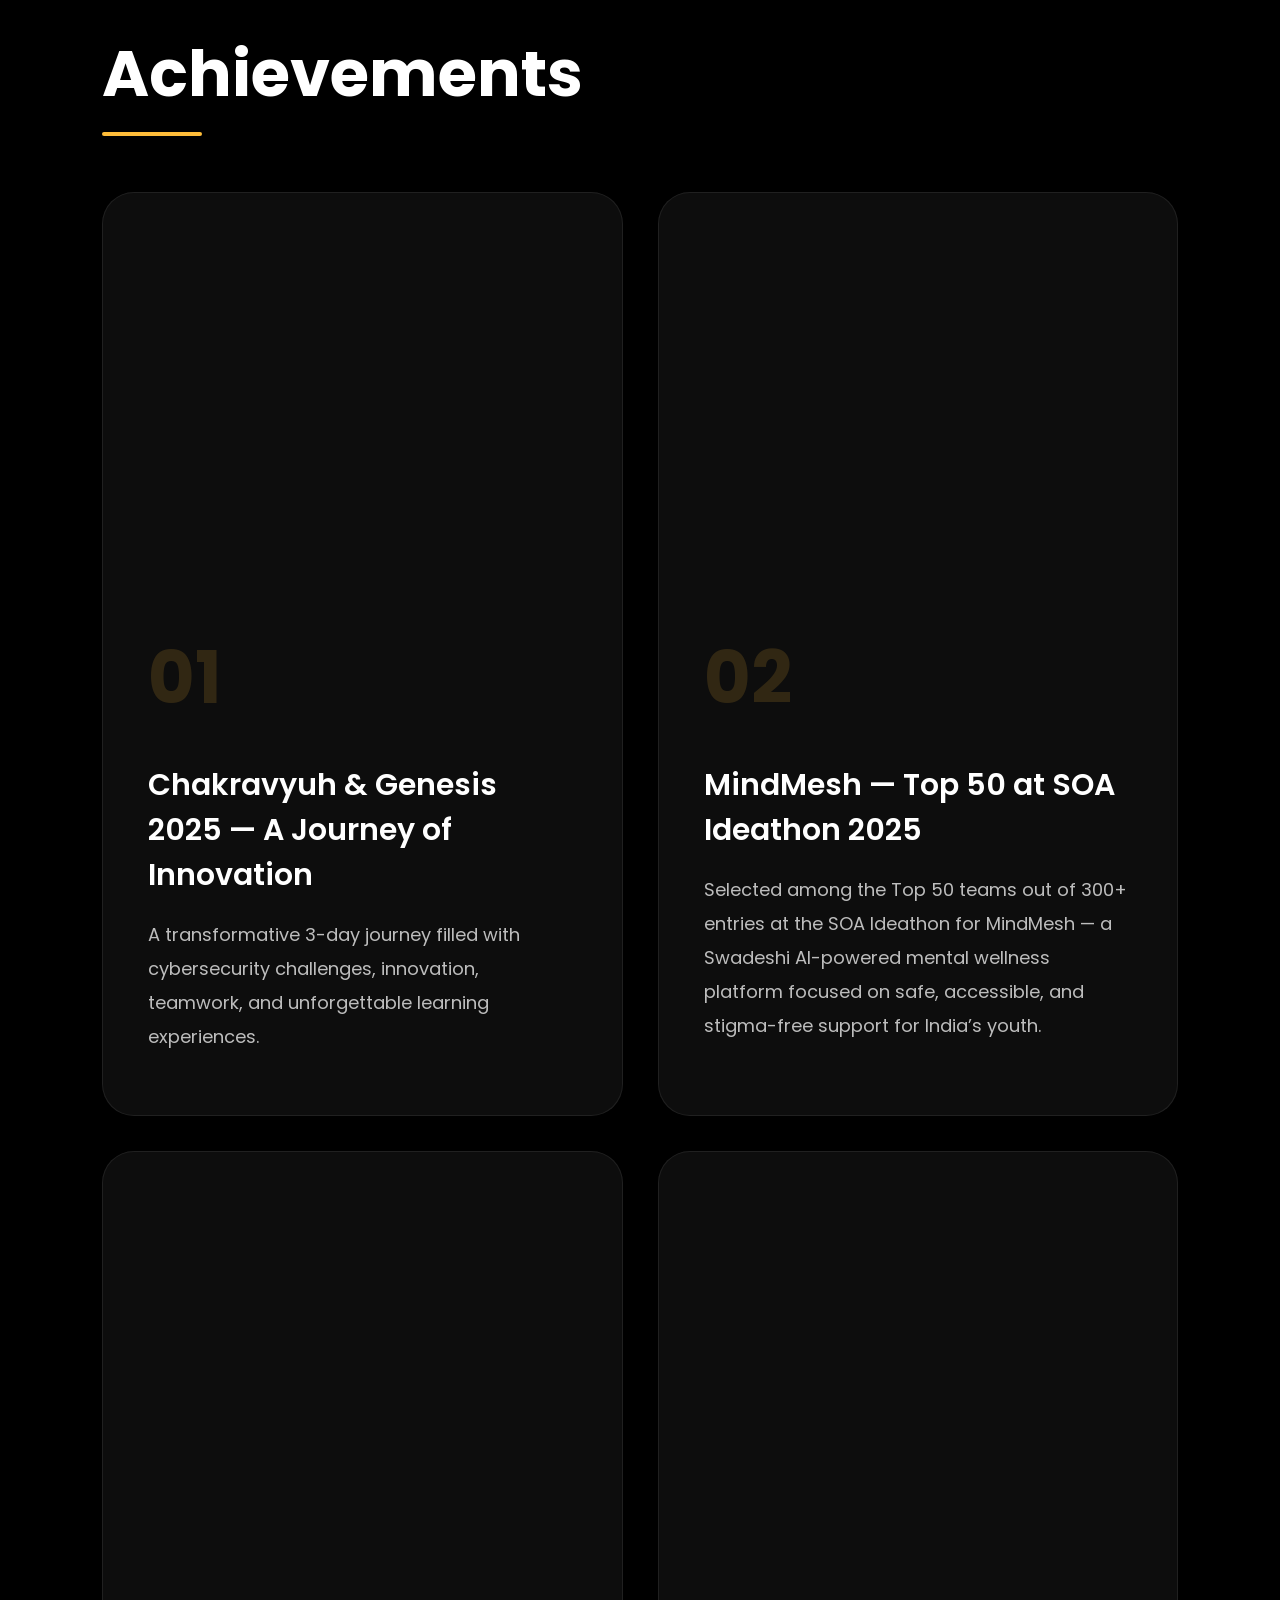
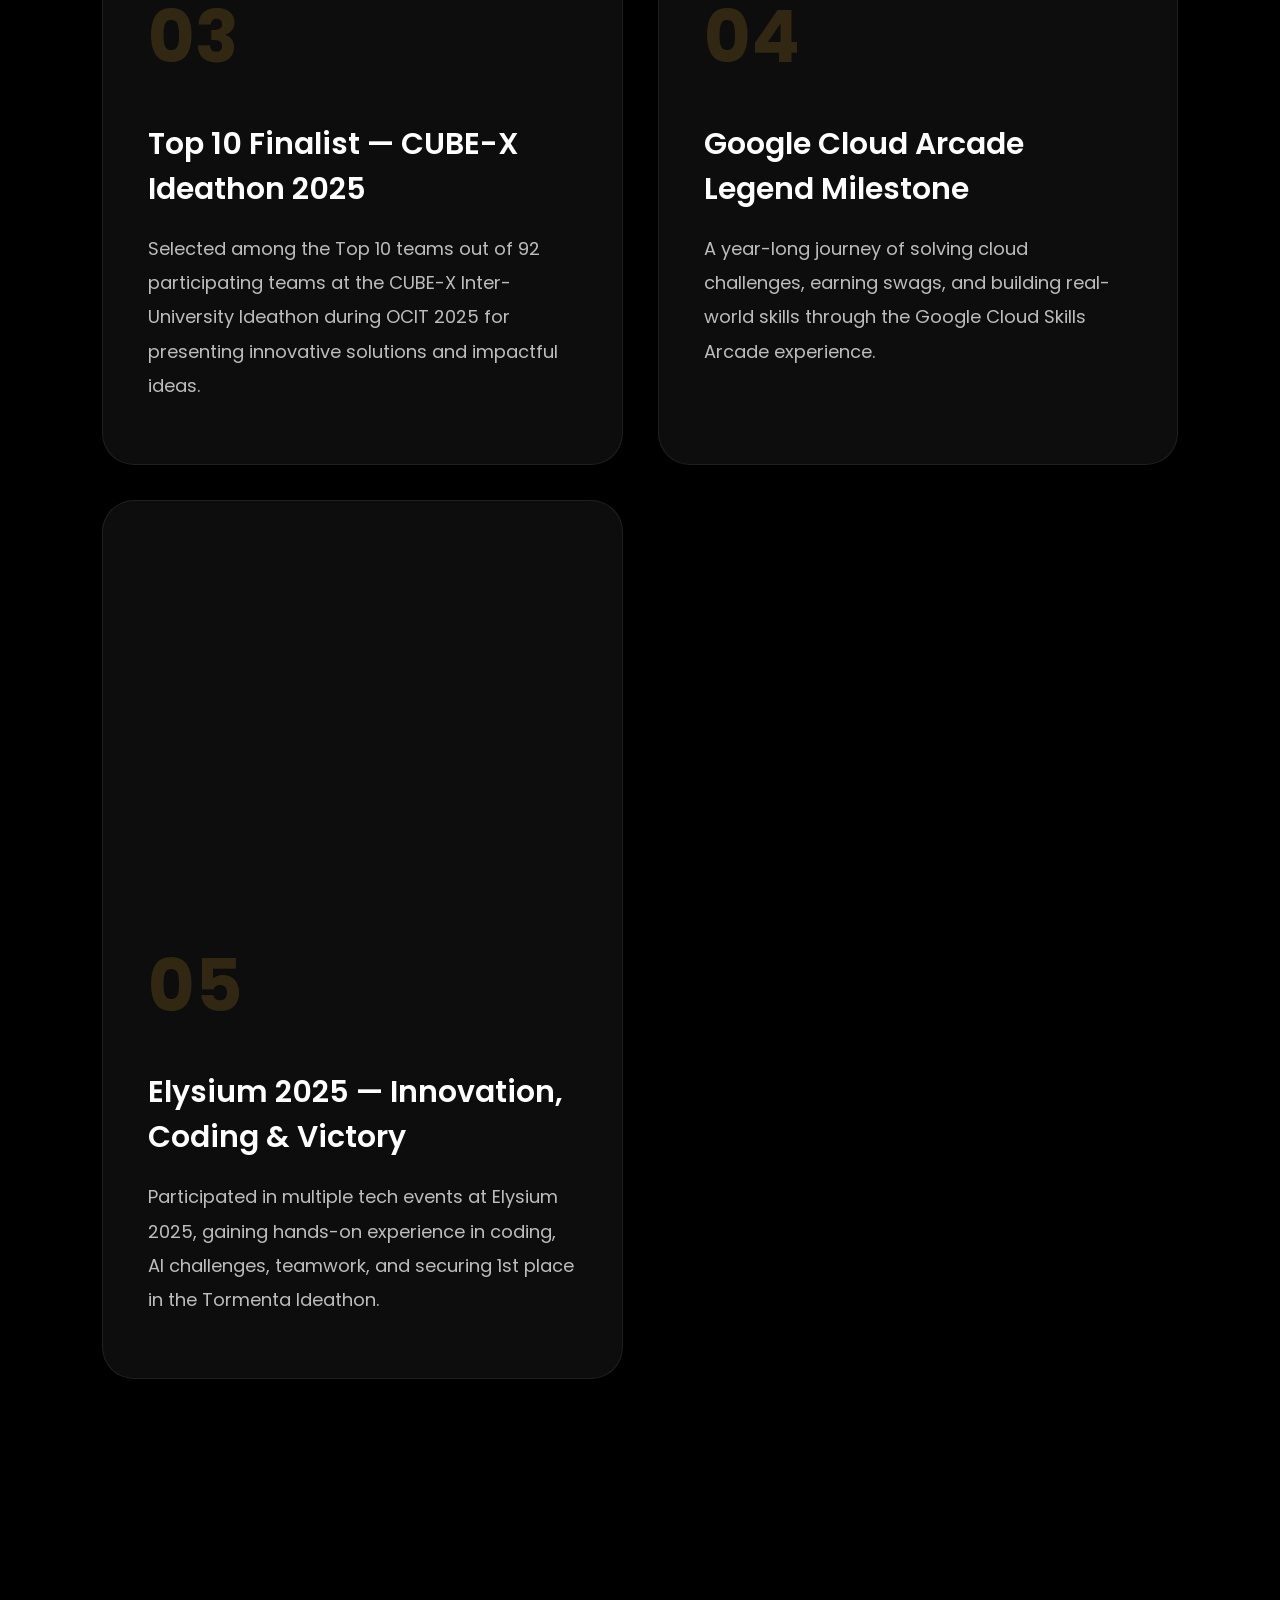
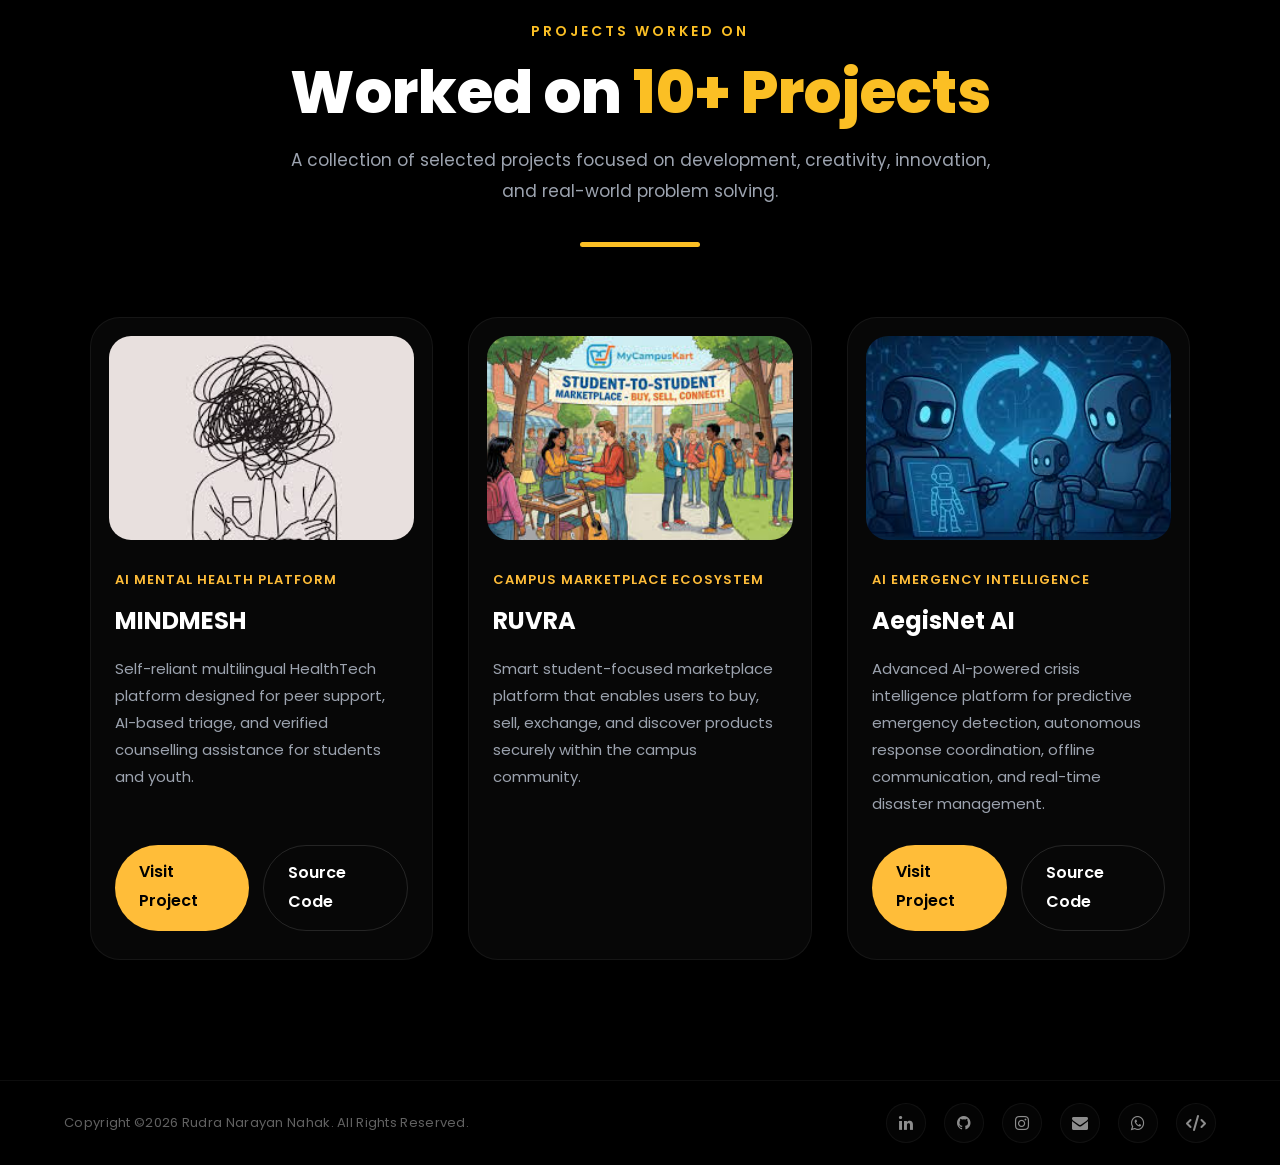
==== commit 03cc46ab: "Added Resume" ====
--- a/index.html
+++ b/index.html
@@ -26,16 +26,16 @@
   <link rel="stylesheet" href="css/styless.css">
 
 
-  
-<!-- Google tag (gtag.js) -->
-<script async src="https://www.googletagmanager.com/gtag/js?id=G-944QSKKWMS"></script>
-<script>
-  window.dataLayer = window.dataLayer || [];
-  function gtag(){dataLayer.push(arguments);}
-  gtag('js', new Date());
-
-  gtag('config', 'G-944QSKKWMS');
-</script>
+
+  <!-- Google tag (gtag.js) -->
+  <script async src="https://www.googletagmanager.com/gtag/js?id=G-944QSKKWMS"></script>
+  <script>
+    window.dataLayer = window.dataLayer || [];
+    function gtag() { dataLayer.push(arguments); }
+    gtag('js', new Date());
+
+    gtag('config', 'G-944QSKKWMS');
+  </script>
 
 </head>
 
@@ -73,10 +73,8 @@
         Hi, I am Rudra! Building Ideas Into Digital Experiences <br>
         Developer • Designer • Creator
       </h2>
-      <div class="visitor-counter">
-  <img src="https://visitor-badge.laobi.icu/badge?page_id=rudranarayann06.rudranarayan_portfolio" alt="Visitors">
-</div>
-      
+
+
       <div class="menu-info">
         <p>Location — Odisha, India <br>
           Experience — 2+ Years <br>
@@ -109,12 +107,13 @@
       </div>
 
     </div>
-    
+
 
     <div class="menu-content">
       <a href="#home-section" onclick="toggleMenu()">Home</a>
       <a href="#about-section" onclick="toggleMenu()">About</a>
-      <a href="#project-section" onclick="toggleMenu()">Projects</a>
+      <a href="https://drive.google.com/file/d/1kwnWr69BNAWQpy-gpe-vsk5EXc6edUNe/view?usp=drive_link"
+        onclick="toggleMenu()">Resume</a>
       <a href="contact.html" onclick="toggleMenu()">Contact</a>
     </div>
 
@@ -736,8 +735,8 @@
       </a>
 
       <a href="https://codolio.com/profile/rudranarayan" target="_blank">
-          <i class="fas fa-code"></i>
-        </a>
+        <i class="fas fa-code"></i>
+      </a>
     </div>
 
   </footer>
--- a/css/styless.css
+++ b/css/styless.css
@@ -2309,204 +2309,205 @@
 }
 
 .contact-info,
-.contact-form{
-    background: rgba(255,255,255,0.03);
-    border:1px solid rgba(255,255,255,0.12);
-    border-radius:32px;
-    backdrop-filter:blur(10px);
-    padding:40px;
-}
-
-    /* Hide scrollbar completely */
-    textarea::-webkit-scrollbar {
-        display: none;
-    }
-
-    .contact-info {
-        padding: 40px;
-    }
-
-    .info-block {
-        margin-bottom: 35px;
-        overflow: hidden;
-    }
-
-    .info-block:last-child {
-        margin-bottom: 0;
-    }
-
-    .info-block h3 {
-        color: white;
-        font-size: 1.7rem;
-        margin-bottom: 10px;
-        font-size: 18px;
-        white-space: nowrap;
-    }
-
-    .info-block a,
-    .info-block p {
-        color: #9ca3af;
-        text-decoration: none;
-        font-size: 1rem;
-    }
-
-    .contact-form {
-        padding: 50px;
+.contact-form {
+    background: rgba(255, 255, 255, 0.03);
+    border: 1px solid rgba(255, 255, 255, 0.12);
+    border-radius: 32px;
+    backdrop-filter: blur(10px);
+    padding: 40px;
+}
+
+/* Hide scrollbar completely */
+textarea::-webkit-scrollbar {
+    display: none;
+}
+
+.contact-info {
+    padding: 40px;
+}
+
+.info-block {
+    margin-bottom: 35px;
+    overflow: hidden;
+}
+
+.info-block:last-child {
+    margin-bottom: 0;
+}
+
+.info-block h3 {
+    color: white;
+    font-size: 1.7rem;
+    margin-bottom: 10px;
+    font-size: 18px;
+    white-space: nowrap;
+}
+
+.info-block a,
+.info-block p {
+    color: #9ca3af;
+    text-decoration: none;
+    font-size: 1rem;
+}
+
+.contact-form {
+    padding: 50px;
+}
+
+.form-row {
+    display: grid;
+    grid-template-columns: 1fr 1fr;
+    gap: 25px;
+    margin-bottom: 25px;
+}
+
+.input-group {
+    width: 100%;
+    margin-bottom: 35px;
+}
+
+.input-group label {
+    color: white;
+    display: block;
+    margin-bottom: 10px;
+}
+
+.input-group input,
+.input-group textarea {
+    width: 100%;
+    height: 60px;
+    background: #111;
+    border: 1px solid rgba(255, 255, 255, .08);
+    border-radius: 16px;
+    color: white;
+    padding: 0 20px;
+    font-size: 1rem;
+}
+
+.input-group textarea {
+    width: 100%;
+    height: 220px;
+
+    background: #111;
+    border: 1px solid rgba(255, 255, 255, .08);
+    border-radius: 16px;
+
+    color: white;
+    padding: 20px;
+
+    font-size: 18px;
+
+    resize: none;
+    overflow: hidden;
+}
+
+.send-btn {
+    background: white;
+    color: black;
+    border: none;
+    padding: 16px 35px;
+    border-radius: 14px;
+    font-size: 1rem;
+    font-weight: 600;
+    cursor: pointer;
+    transition: .3s;
+}
+
+.send-btn:hover {
+    transform: translateY(-3px);
+}
+
+html,
+body {
+    overflow-x: hidden;
+}
+
+/* MOBILE */
+
+@media(max-width: 900px) {
+
+    .contact-title {
+        font-size: 3rem;
+    }
+
+    .contact-container {
+        grid-template-columns: 1fr;
     }
 
     .form-row {
-        display: grid;
-        grid-template-columns: 1fr 1fr;
-        gap: 25px;
-        margin-bottom: 25px;
-    }
-
-    .input-group {
-        width: 100%;
-        margin-bottom: 35px;
-    }
-
-    .input-group label {
-        color: white;
-        display: block;
-        margin-bottom: 10px;
-    }
-
-    .input-group input,
-    .input-group textarea {
-        width: 100%;
-        height: 60px;
-        background: #111;
-        border: 1px solid rgba(255, 255, 255, .08);
-        border-radius: 16px;
-        color: white;
-        padding: 0 20px;
-        font-size: 1rem;
-    }
-
-    .input-group textarea {
-        width: 100%;
-        height: 220px;
-
-        background: #111;
-        border: 1px solid rgba(255, 255, 255, .08);
-        border-radius: 16px;
-
-        color: white;
-        padding: 20px;
-
-        font-size: 18px;
-
-        resize: none;
-        overflow: hidden;
-    }
-
-    .send-btn {
-        background: white;
-        color: black;
-        border: none;
-        padding: 16px 35px;
-        border-radius: 14px;
-        font-size: 1rem;
-        font-weight: 600;
-        cursor: pointer;
-        transition: .3s;
-    }
-
-    .send-btn:hover {
-        transform: translateY(-3px);
-    }
-
-    html,
-    body {
-        overflow-x: hidden;
-    }
-
-    /* MOBILE */
-
-    @media(max-width: 900px) {
-
-        .contact-title {
-            font-size: 3rem;
-        }
-
-        .contact-container {
-            grid-template-columns: 1fr;
-        }
-
-        .form-row {
-            flex-direction: column;
-            gap: 0;
-        }
-
-    }
-
-    input::placeholder,
-    textarea::placeholder {
-        color: #6b7280;
-        font-size: 18px;
-    }
-
-    .contact-subtitle {
-        display: block;
-        width: 100%;
-        text-align: center !important;
-        margin: 30px auto !important;
-        width: 100%;
-        font-size: 20px;
-        color: #b3b3b3;
-        line-height: 1.7;
-
-    }
-
-    .contact-info,
-    .contact-form {
-        background: #0a0a0a;
-        border: 1px solid rgba(255, 255, 255, .06);
-        border-radius: 28px;
-        backdrop-filter: blur(12px);
-    }
-
-    .button-wrapper {
-        display: flex;
-        justify-content: center;
-        /* center button */
-        margin-top: 30px;
-    }
-
-    .send-btn {
-        background: #ffffff;
-        color: #000000;
-
-        width: 200px;
-        height: 56px;
-
-        border: none;
-        border-radius: 18px;
-
-        font-size: 17px;
-        font-weight: 600;
-
-        display: flex;
-        align-items: center;
-        justify-content: center;
-        gap: 10px;
-
-        cursor: pointer;
-
-        transition: all .3s ease;
-        white-space: nowrap;
-        box-shadow:
-            0 10px 30px rgba(255, 255, 255, .08);
-    }
-
-    .send-btn:hover {
-        transform: translateY(-2px);
-        background: #f5f5f5;
-        
-    }
-    .send-btn i{
-    font-size:18px;
+        flex-direction: column;
+        gap: 0;
+    }
+
+}
+
+input::placeholder,
+textarea::placeholder {
+    color: #6b7280;
+    font-size: 18px;
+}
+
+.contact-subtitle {
+    display: block;
+    width: 100%;
+    text-align: center !important;
+    margin: 30px auto !important;
+    width: 100%;
+    font-size: 20px;
+    color: #b3b3b3;
+    line-height: 1.7;
+
+}
+
+.contact-info,
+.contact-form {
+    background: #0a0a0a;
+    border: 1px solid rgba(255, 255, 255, .06);
+    border-radius: 28px;
+    backdrop-filter: blur(12px);
+}
+
+.button-wrapper {
+    display: flex;
+    justify-content: center;
+    /* center button */
+    margin-top: 30px;
+}
+
+.send-btn {
+    background: #ffffff;
+    color: #000000;
+
+    width: 200px;
+    height: 56px;
+
+    border: none;
+    border-radius: 18px;
+
+    font-size: 17px;
+    font-weight: 600;
+
+    display: flex;
+    align-items: center;
+    justify-content: center;
+    gap: 10px;
+
+    cursor: pointer;
+
+    transition: all .3s ease;
+    white-space: nowrap;
+    box-shadow:
+        0 10px 30px rgba(255, 255, 255, .08);
+}
+
+.send-btn:hover {
+    transform: translateY(-2px);
+    background: #f5f5f5;
+
+}
+
+.send-btn i {
+    font-size: 18px;
 }
 
 
@@ -2546,39 +2547,40 @@
 
 /* FORCE FIX */
 
-.contact-form input{
-    width:100%;
-    height:70px;
-
-    background:#111;
-    color:white;
-
-    border:1px solid rgba(255,255,255,.12);
-    border-radius:20px;
-
-    padding:0 25px;
-
-    font-size:20px;
-}
-
-.contact-form textarea{
-    width:100%;
-
-    min-height:280px;   /* height */
-    height:280px;
-
-    background:#111;
-    color:white;
-
-    border:1px solid rgba(255,255,255,.12);
-    border-radius:20px;
-
-    padding:25px;
-
-    resize:none;
-    overflow:hidden;
-
-    font-size:20px;
+.contact-form input {
+    width: 100%;
+    height: 70px;
+
+    background: #111;
+    color: white;
+
+    border: 1px solid rgba(255, 255, 255, .12);
+    border-radius: 20px;
+
+    padding: 0 25px;
+
+    font-size: 20px;
+}
+
+.contact-form textarea {
+    width: 100%;
+
+    min-height: 280px;
+    /* height */
+    height: 280px;
+
+    background: #111;
+    color: white;
+
+    border: 1px solid rgba(255, 255, 255, .12);
+    border-radius: 20px;
+
+    padding: 25px;
+
+    resize: none;
+    overflow: hidden;
+
+    font-size: 20px;
 }
 
 .form-row {
@@ -2678,146 +2680,149 @@
     color: #ef4444;
 }
 
-.send-btn{
-    width:220px !important;
-    height:55px !important;
-    font-size:18px !important;
-}
-.button-wrapper{
-    width:auto !important;
-    display:inline-block !important;
-}
-textarea{
-    width:100% !important;
-    min-width:100% !important;
-    height:280px !important;
-}
-
-.input-group{
-    width:100% !important;
-}
-
-.contact-form{
-    width:100% !important;
-}
-
-.message-group{
-    width:100%;
-    margin-top:20px;
-}
-
-.message-group textarea{
-    width:100%;
-    height:300px;
+.send-btn {
+    width: 220px !important;
+    height: 55px !important;
+    font-size: 18px !important;
+}
+
+.button-wrapper {
+    width: auto !important;
+    display: inline-block !important;
+}
+
+textarea {
+    width: 100% !important;
+    min-width: 100% !important;
+    height: 280px !important;
+}
+
+.input-group {
+    width: 100% !important;
+}
+
+.contact-form {
+    width: 100% !important;
+}
+
+.message-group {
+    width: 100%;
+    margin-top: 20px;
+}
+
+.message-group textarea {
+    width: 100%;
+    height: 300px;
 }
 
 .contact-info,
-.contact-form{
-    background:#0a0a0a;
-    border:1px solid rgba(255,255,255,0.08);
+.contact-form {
+    background: #0a0a0a;
+    border: 1px solid rgba(255, 255, 255, 0.08);
 
     box-shadow:
-    0 0 0 1px rgba(255,255,255,0.03),
-    0 20px 50px rgba(0,0,0,0.6);
-
-    transition:all .3s ease;
+        0 0 0 1px rgba(255, 255, 255, 0.03),
+        0 20px 50px rgba(0, 0, 0, 0.6);
+
+    transition: all .3s ease;
 }
 
 .contact-info:hover,
-.contact-form:hover{
-    transform:translateY(-5px);
-
-    border-color:rgba(255,255,255,0.15);
-}
-.contact-title{
-    font-size:72px;
-    font-weight:700;
-    letter-spacing:-2px;
-
-    margin-bottom:10px;
-}
-
-.send-btn{
-    width:240px;
-    height:60px;
-
-    border-radius:18px;
-
-    font-size:18px;
-    font-weight:600;
-
-    background:white;
-    color:black;
-
-    transition:.3s ease;
-}
-
-.send-btn:hover{
-    transform:translateY(-4px);
+.contact-form:hover {
+    transform: translateY(-5px);
+
+    border-color: rgba(255, 255, 255, 0.15);
+}
+
+.contact-title {
+    font-size: 72px;
+    font-weight: 700;
+    letter-spacing: -2px;
+
+    margin-bottom: 10px;
+}
+
+.send-btn {
+    width: 240px;
+    height: 60px;
+
+    border-radius: 18px;
+
+    font-size: 18px;
+    font-weight: 600;
+
+    background: white;
+    color: black;
+
+    transition: .3s ease;
+}
+
+.send-btn:hover {
+    transform: translateY(-4px);
 
     box-shadow:
-    0 15px 40px rgba(255,255,255,.15);
+        0 15px 40px rgba(255, 255, 255, .15);
 }
 
 .contact-form input:focus,
-.contact-form textarea:focus{
-    outline:none;
-
-    border-color:rgba(255,255,255,.35);
+.contact-form textarea:focus {
+    outline: none;
+
+    border-color: rgba(255, 255, 255, .35);
 
     box-shadow:
-    0 0 0 3px rgba(255,255,255,.05);
+        0 0 0 3px rgba(255, 255, 255, .05);
 }
 
 /* ==========================
    PROJECTS MOBILE FIX
 ========================== */
 
-@media (max-width:768px){
-
-    .projects-container{
+@media (max-width:768px) {
+
+    .projects-container {
         grid-template-columns: 1fr !important;
         gap: 25px !important;
     }
 
-    .project-card{
+    .project-card {
         width: 100% !important;
     }
 
-    .project-image{
+    .project-image {
         height: 220px !important;
     }
 
-    .project-content h3{
+    .project-content h3 {
         font-size: 1.6rem !important;
         line-height: 1.3 !important;
     }
 
-    .project-content p{
+    .project-content p {
         font-size: 0.95rem !important;
         line-height: 1.7 !important;
     }
 
-    .project-buttons{
+    .project-buttons {
         flex-direction: column;
         gap: 12px;
     }
 
     .visit-btn,
-    .code-btn{
-        width:100%;
-        text-align:center;
-    }
-}
-
-@media (max-width:992px){
-    .projects-container{
-        grid-template-columns: repeat(2,1fr);
-    }
-}
-
-@media (max-width:768px){
-    .projects-container{
+    .code-btn {
+        width: 100%;
+        text-align: center;
+    }
+}
+
+@media (max-width:992px) {
+    .projects-container {
+        grid-template-columns: repeat(2, 1fr);
+    }
+}
+
+@media (max-width:768px) {
+    .projects-container {
         grid-template-columns: 1fr;
     }
 }
@@ -2856,8 +2861,93 @@
     }
 }
 
-.visitor-counter{
-    display:flex;
-    justify-content:center;
-    margin-top:20px;
+
+
+.show-more-wrapper {
+    text-align: center;
+    margin-top: 40px;
+}
+
+.show-more-btn {
+    padding: 16px 35px;
+    border: none;
+    border-radius: 50px;
+    background: #ffbd39;
+    color: black;
+    font-weight: 600;
+    cursor: pointer;
+}
+
+.achievement-modal {
+    display: none;
+
+    position: fixed;
+    inset: 0;
+
+    background: rgba(0, 0, 0, .9);
+
+    backdrop-filter: blur(10px);
+
+    z-index: 99999;
+
+    justify-content: center;
+    align-items: center;
+
+    padding: 40px;
+}
+
+.modal-content {
+    width: 90%;
+    max-width: 1300px;
+
+    height: 85vh;
+    overflow-y: auto;
+
+    background: #0a0a0a;
+
+    border-radius: 30px;
+
+    padding: 40px;
+
+    position: relative;
+}
+
+.close-modal {
+    position: absolute;
+    top: 20px;
+    right: 25px;
+
+    font-size: 40px;
+    color: white;
+    cursor: pointer;
+}
+
+.modal-achievements {
+    display: grid;
+    grid-template-columns: repeat(auto-fit, minmax(350px, 1fr));
+    gap: 25px;
+    margin-top: 30px;
+}
+
+@media(max-width:768px) {
+    .modal-achievements {
+        grid-template-columns: 1fr;
+    }
+}
+
+.modal-achievements .achievement-card {
+    width: 100%;
+    margin: 0;
+}
+
+.modal-achievements .achievement-slider {
+    height: 250px;
+    border-radius: 20px;
+    overflow: hidden;
+}
+
+.modal-achievements .achievement-slider img {
+    width: 100%;
+    height: 100%;
+    object-fit: cover;
 }
